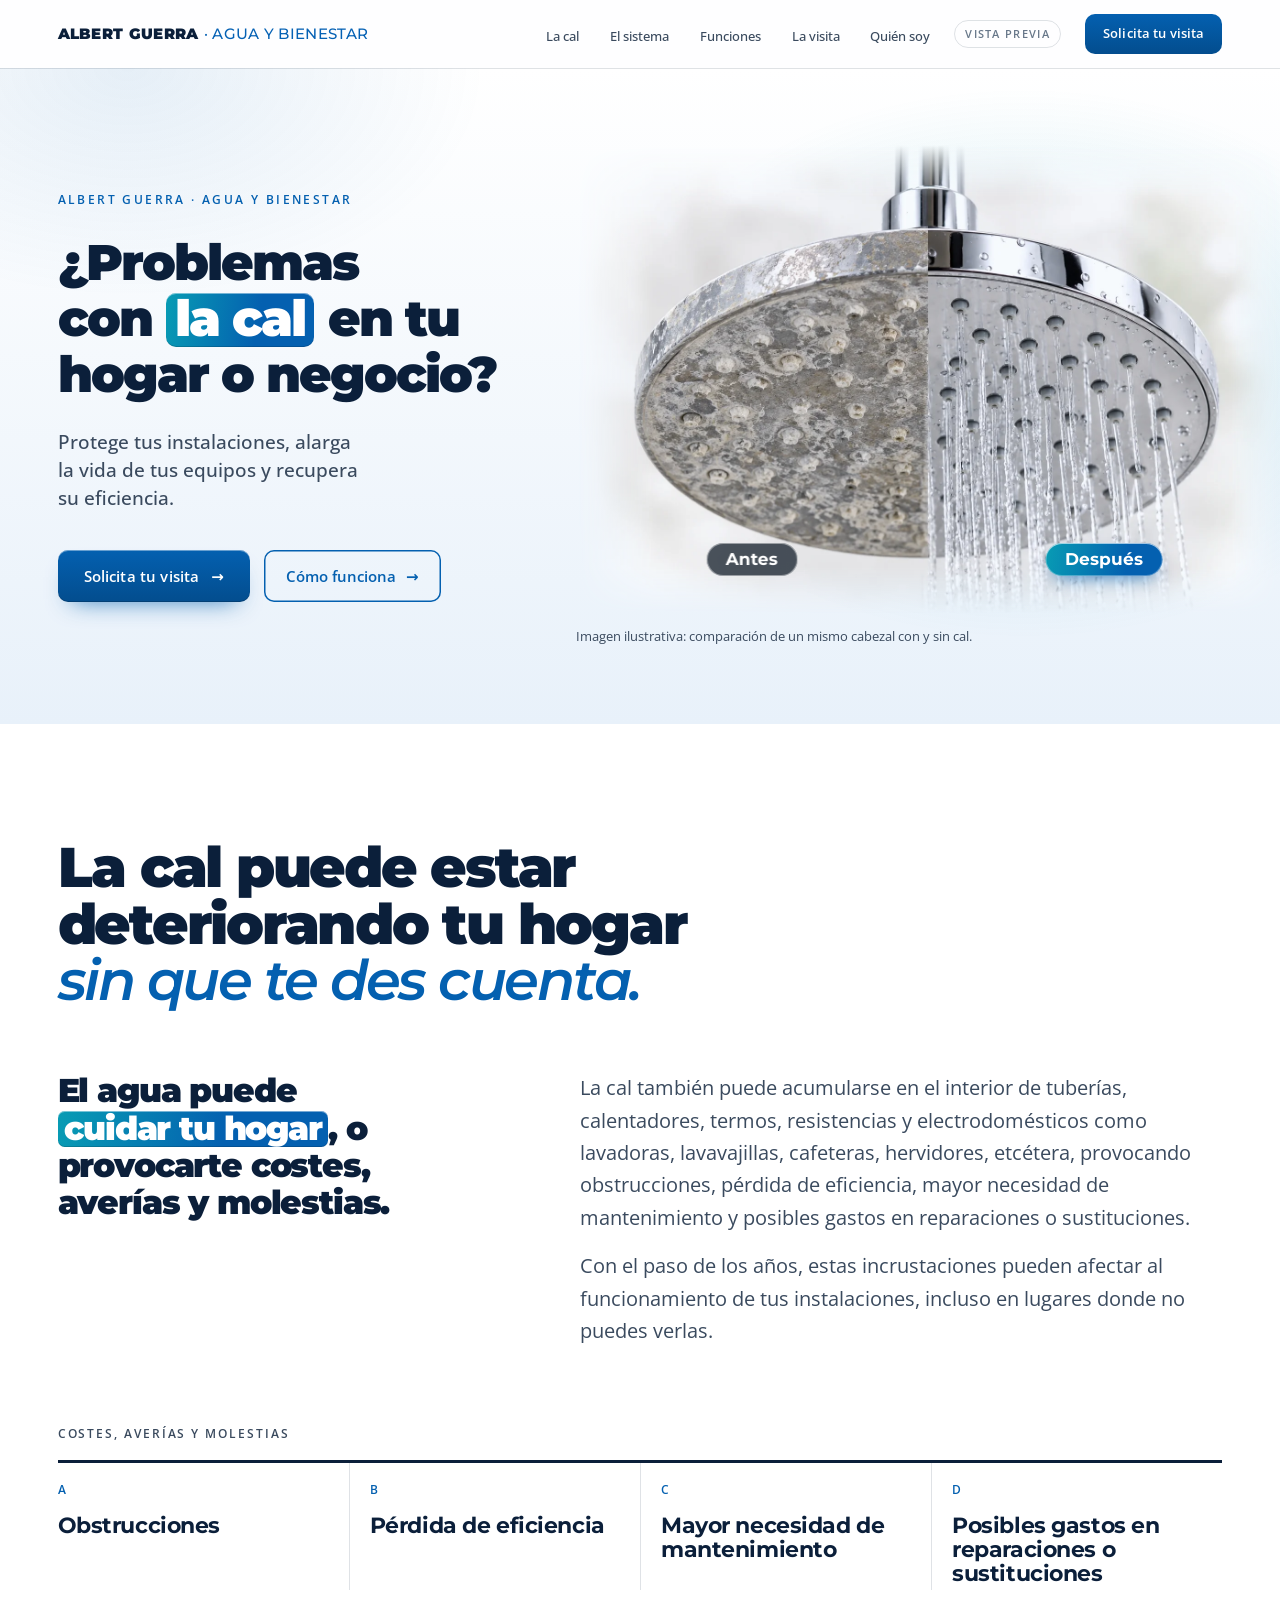
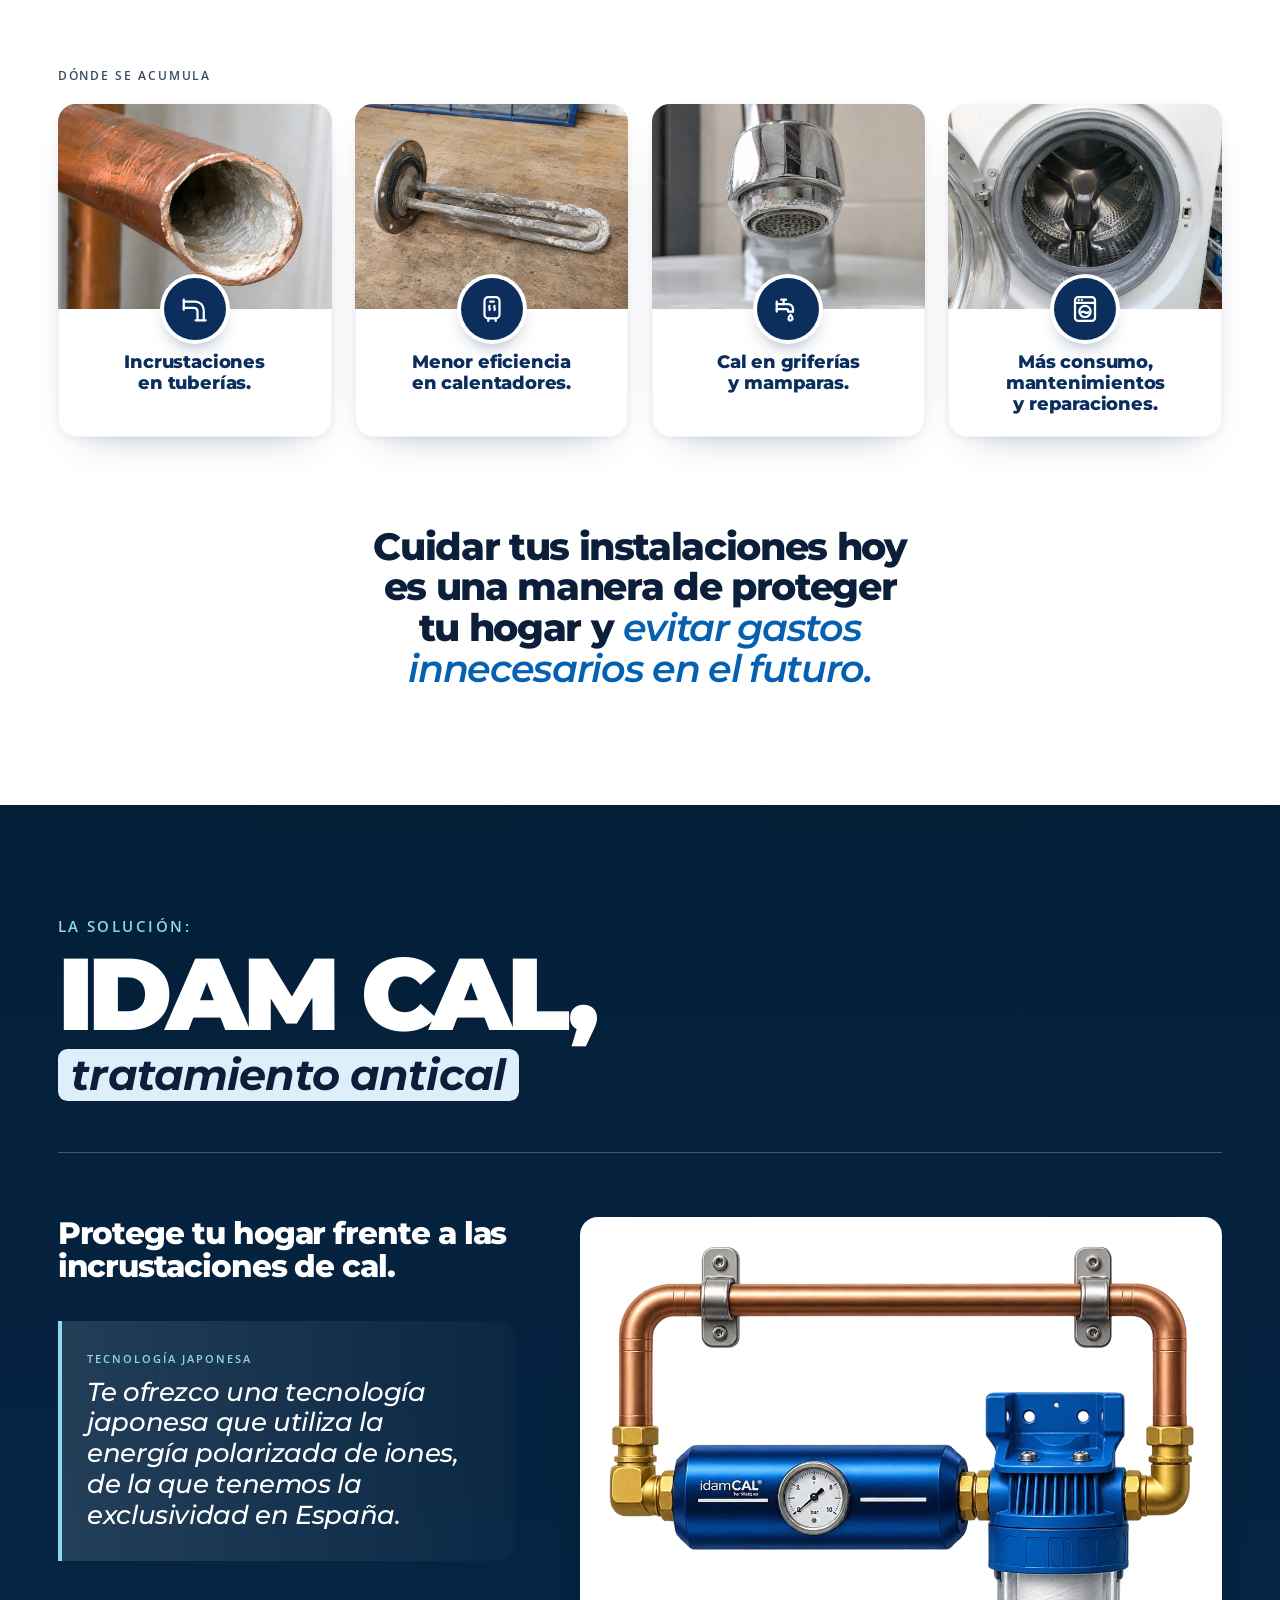
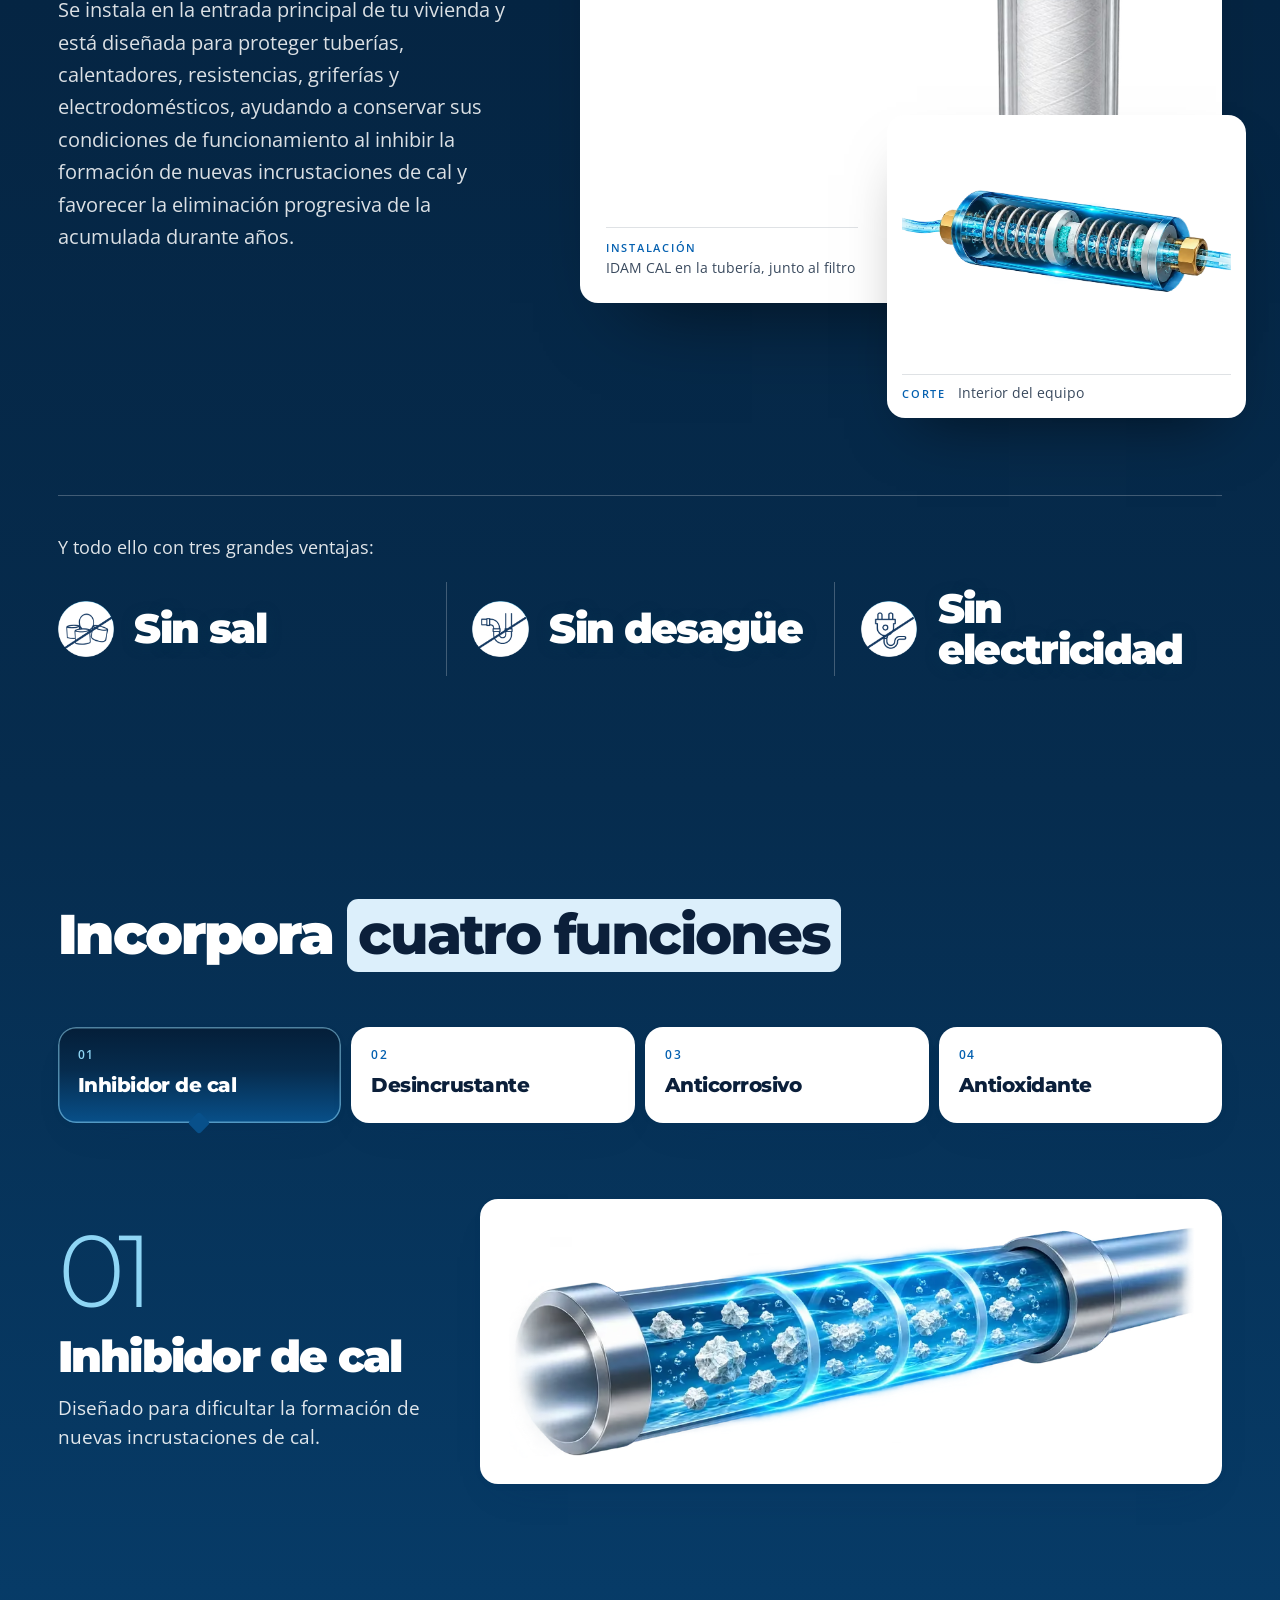
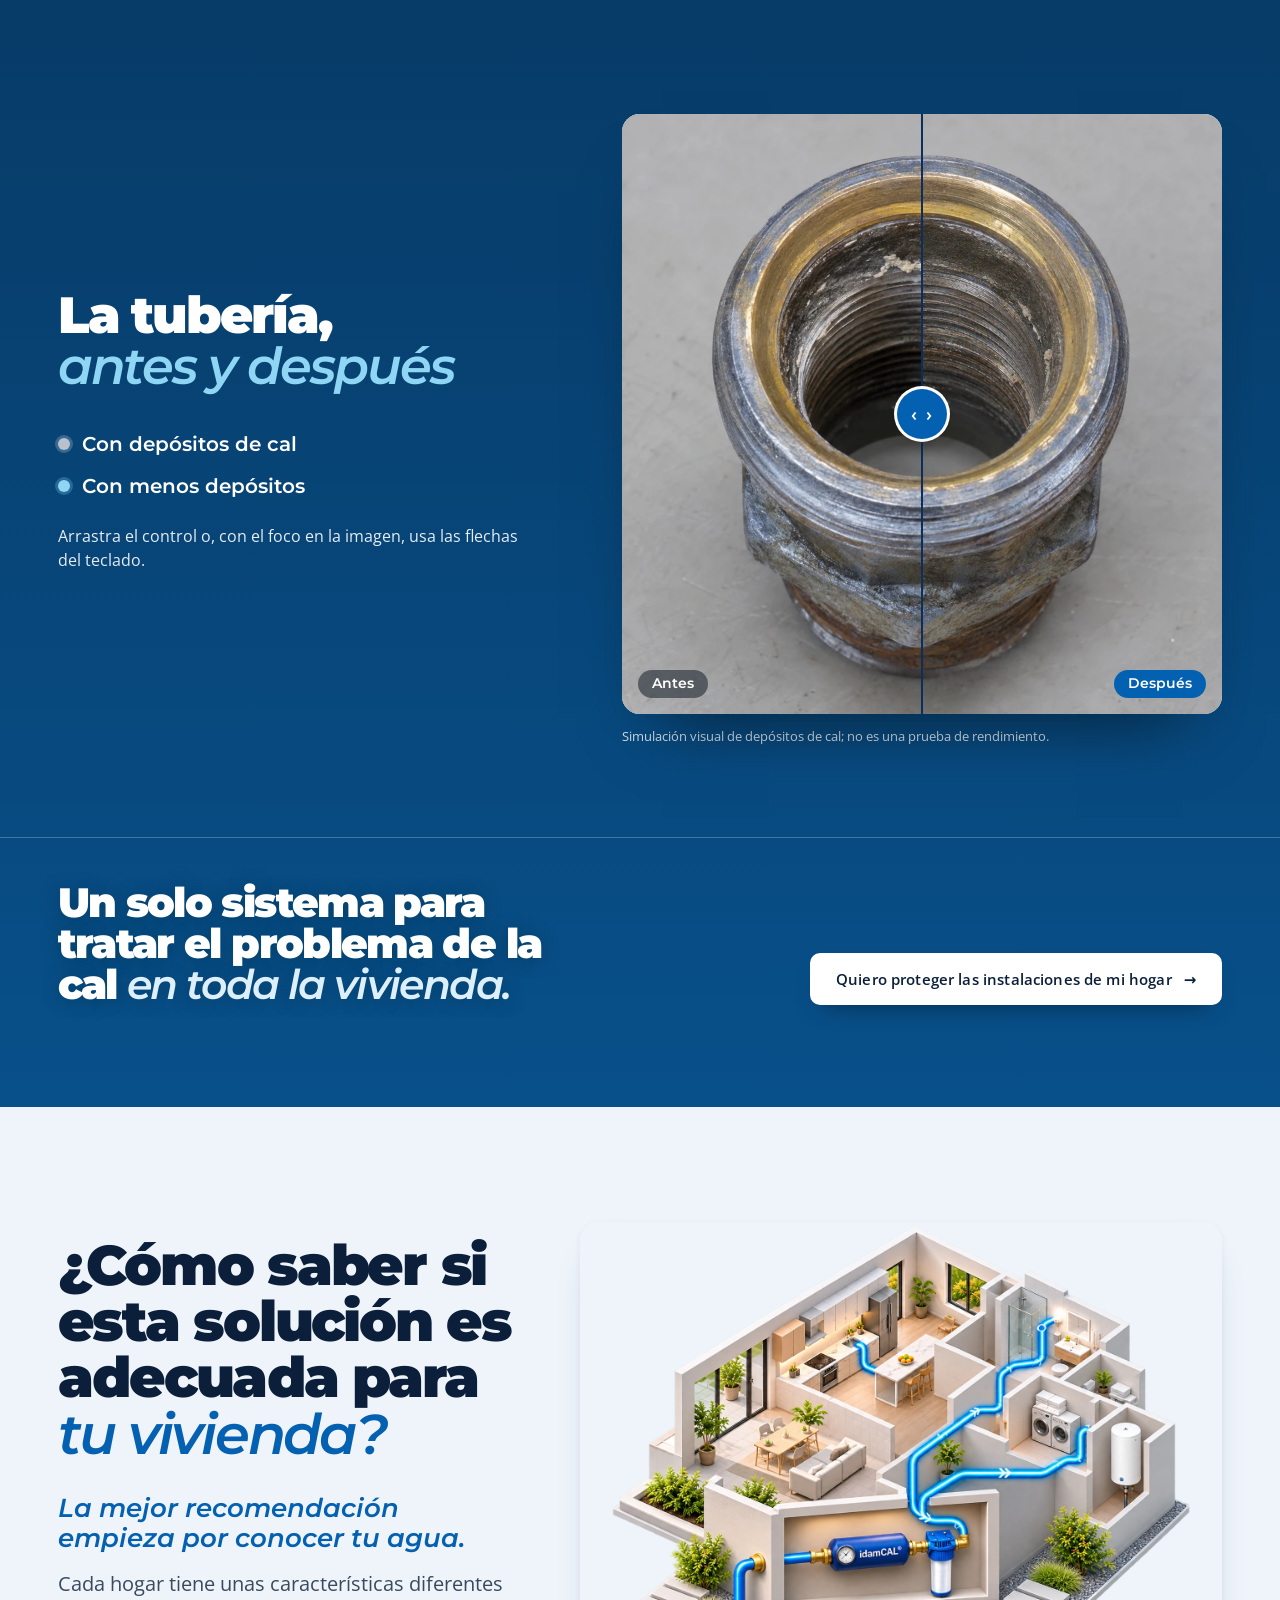
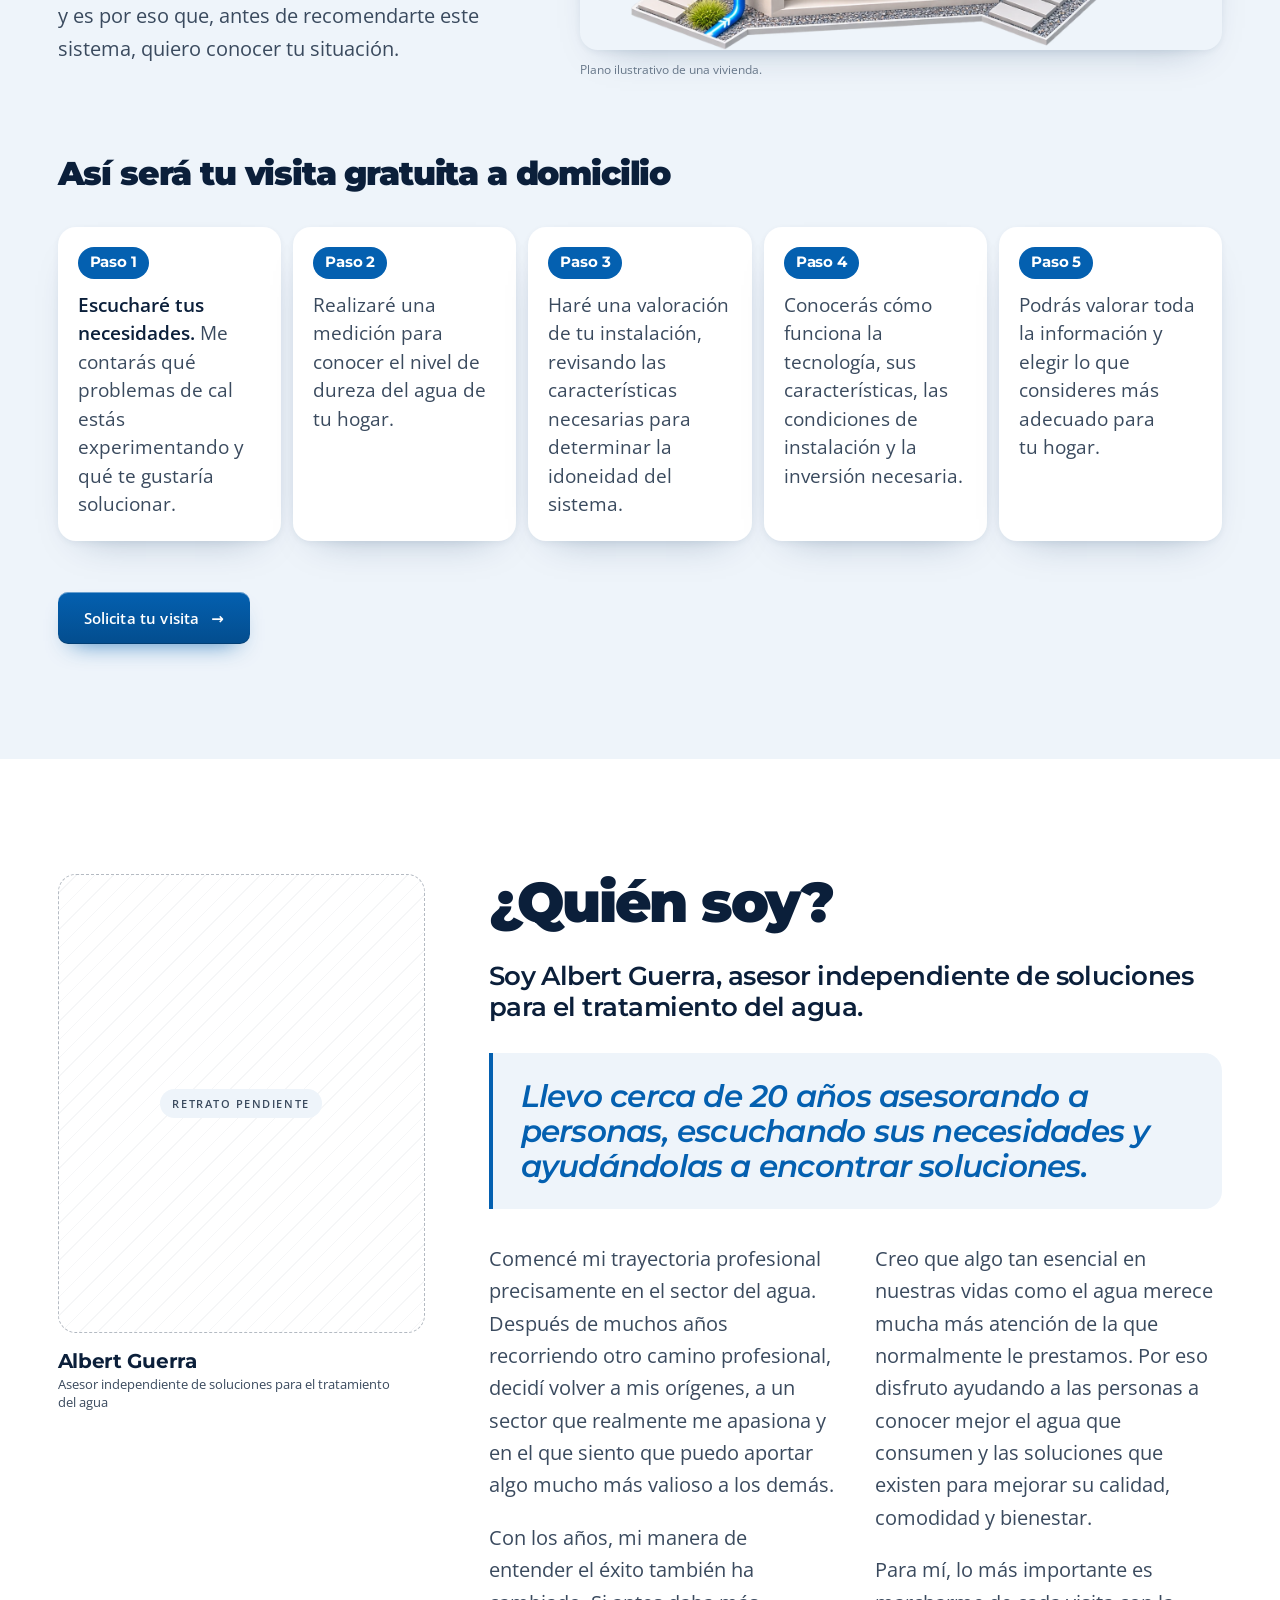
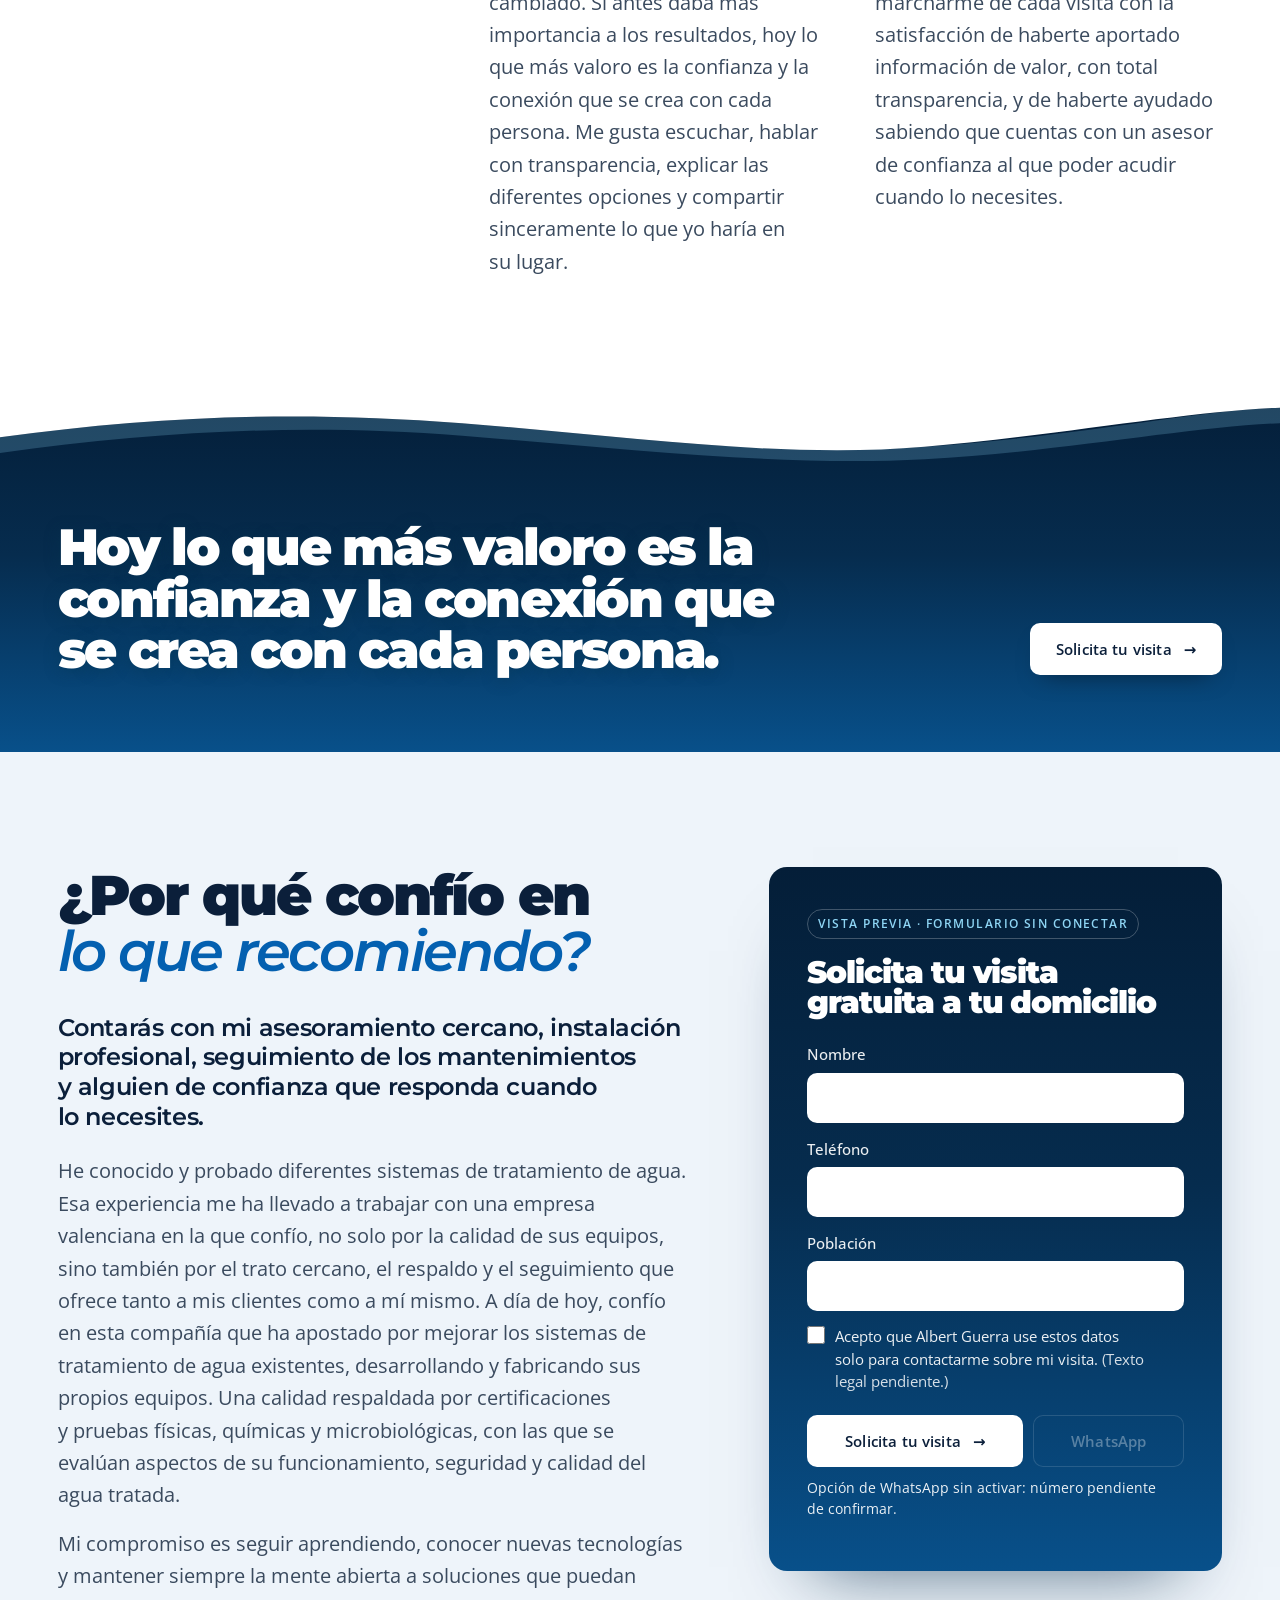
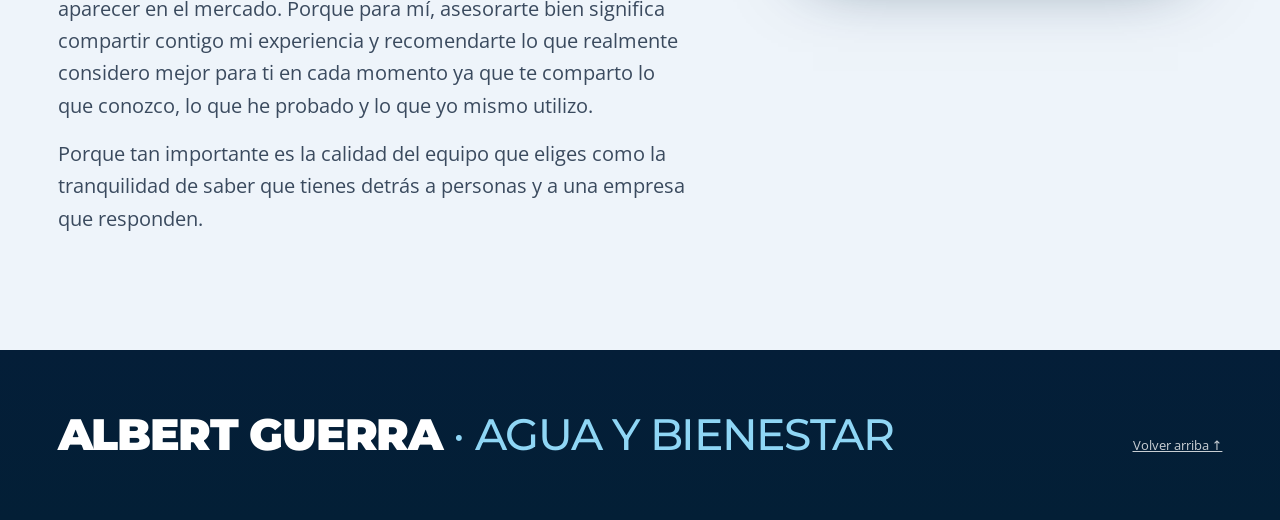
==== v4/index.html @ b1572c94 "feat(v4): Montserrat + Open Sans a 20px, azules del anuncio y etiquetas nuevas - Tipografía: Montser" ====
<!doctype html>
<html lang="es">
<head>
<meta charset="utf-8">
<meta name="robots" content="noindex, nofollow">
<meta name="viewport" content="width=device-width, initial-scale=1">
<title>Albert Guerra · Agua y Bienestar — Protege tu hogar de la cal</title>
<meta name="description" content="Protege tu hogar de las incrustaciones de cal y evita gastos innecesarios en reparaciones y sustituciones. Solicita tu visita gratuita a domicilio.">
<!--
  VISTA PREVIA DE REVISIÓN — no publicar (ver CAMBIO.md).
  Fotos locales en assets/: instalacion, equipo, corte, accion-* (cuatro funciones),
  antes-/despues-tuberia (comparador del catálogo, provisional), visita-plano, cal-* (cuatro ejemplos)
  y hero-ducha-integrada (imagen ilustrativa generada, sin texto, fundida con el fondo).
  Sin foto todavía: el retrato de Albert.
-->
<script>document.documentElement.classList.add('js')</script>
<link rel="preload" href="assets/fuente-4.woff2" as="font" type="font/woff2" crossorigin>
<link rel="preload" href="assets/fuente-6.woff2" as="font" type="font/woff2" crossorigin>
<link rel="stylesheet" href="styles.css?v=tipografia-2026-11-20">
<script src="app.js" defer></script>
<script defer src="siteping-review.js?v=2"></script>
</head>
<body>

<a class="skip" href="#main">Saltar al contenido</a>

<header class="top">
  <div class="wrap top__in">
    <a class="brand" href="#inicio">Albert Guerra <span>· Agua y Bienestar</span></a>
    <nav class="top__nav" aria-label="Secciones">
      <ul>
        <li><a href="#cal">La cal</a></li>
        <li><a href="#sistema">El sistema</a></li>
        <li><a href="#funciones">Funciones</a></li>
        <li><a href="#visita">La visita</a></li>
        <li><a href="#albert">Quién soy</a></li>
      </ul>
    </nav>
    <span class="preview-tag">Vista previa</span>
    <a class="btn btn--primary btn--sm" href="#contacto">Solicita tu visita</a>
  </div>
</header>

<main id="main">

<!-- ============ CABECERA · estilo del anuncio: texto a la izquierda, ducha partida a la derecha. En móvil: texto y la imagen debajo ============ -->
<!-- la imagen es ilustrativa (generada), no una foto real de un cliente -->
<section class="hero" id="inicio" aria-labelledby="hero-t">
  <div class="wrap hero__in">
    <div class="hero__copy">
      <p class="kicker">Albert Guerra · Agua y Bienestar</p>
      <h1 class="hero__title" id="hero-t">¿Problemas con <span class="pill">la cal</span> en tu hogar o negocio?</h1>
      <p class="hero__sub">Protege tus instalaciones, alarga la vida de tus equipos y recupera su eficiencia.</p>
      <div class="actions">
        <a class="btn btn--primary" href="#contacto">Solicita tu visita <span class="arr" aria-hidden="true">→</span></a>
        <a class="hero__link" href="#sistema">Cómo funciona <span class="arr" aria-hidden="true">→</span></a>
      </div>
    </div>

    <figure class="hero__media">
      <div class="hero__frame">
        <img src="assets/hero-ducha-integrada.webp" width="1536" height="1024" alt="Cabezal de ducha partido en dos: la mitad izquierda cubierta de cal y la derecha limpia y con el agua saliendo." fetchpriority="high">
        <span class="hero__tag hero__tag--before">Antes</span>
        <span class="hero__tag hero__tag--after">Después</span>
      </div>
      <figcaption class="hero__cap">Imagen ilustrativa: comparación de un mismo cabezal con y sin cal.</figcaption>
    </figure>
  </div>
</section>

<!-- ============ 01 · EL PROBLEMA ============ -->
<section class="sec problem" id="cal" aria-labelledby="cal-t">
  <div class="wrap">
    <header class="head">
      <h2 class="h2" id="cal-t">La cal puede estar deteriorando tu hogar <em>sin que te des cuenta.</em></h2>
    </header>

    <div class="problem__cols">
      <p class="problem__lead">El agua puede <span class="pill">cuidar tu hogar</span>, o provocarte costes, averías y molestias.</p>
      <div class="problem__body">
        <p>La cal también puede acumularse en el interior de tuberías, calentadores, termos, resistencias y electrodomésticos como lavadoras, lavavajillas, cafeteras, hervidores, etcétera, provocando obstrucciones, pérdida de eficiencia, mayor necesidad de mantenimiento y posibles gastos en reparaciones o sustituciones.</p>
        <p>Con el paso de los años, estas incrustaciones pueden afectar al funcionamiento de tus instalaciones, incluso en lugares donde no puedes verlas.</p>
      </div>
    </div>

    <div class="ledger">
      <p class="label">Costes, averías y molestias</p>
      <ol class="ledger__list">
        <li><span class="ledger__n">A</span>Obstrucciones</li>
        <li><span class="ledger__n">B</span>Pérdida de eficiencia</li>
        <li><span class="ledger__n">C</span>Mayor necesidad de mantenimiento</li>
        <li><span class="ledger__n">D</span>Posibles gastos en reparaciones o sustituciones</li>
      </ol>
    </div>

    <div class="examples" id="donde-se-acumula">
      <div class="examples__head">
        <p class="label">Dónde se acumula</p>
      </div>
      <ul class="examples__grid">
        <li class="ex">
          <img src="assets/cal-tuberia.webp" width="960" height="720" alt="Depósitos blancos en el interior de una tubería de cobre cortada." loading="lazy">
          <span class="ex__icon" aria-hidden="true"><svg viewBox="0 0 24 24" width="24" height="24" fill="none" stroke="#fff" stroke-width="1.8" stroke-linecap="round" stroke-linejoin="round"><path d="M3 6h9a7 7 0 0 1 7 7v8"/><path d="M3 11h8a3 3 0 0 1 3 3v7"/><path d="M3 4.5v8M12.5 21h8"/></svg></span>
          <p class="ex__name">Incrustaciones en tuberías.</p>
        </li>
        <li class="ex">
          <img src="assets/cal-resistencia.webp" width="960" height="720" alt="Resistencia de un termo con manchas blancas de cal sobre el metal." loading="lazy">
          <span class="ex__icon" aria-hidden="true"><svg viewBox="0 0 24 24" width="24" height="24" fill="none" stroke="#fff" stroke-width="1.8" stroke-linecap="round" stroke-linejoin="round"><rect x="6" y="2.5" width="12" height="17" rx="3"/><path d="M9 19.5v2M15 19.5v2"/><path d="M10 9.5c-1 1.1 1 2.2 0 3.3M14 9.5c-1 1.1 1 2.2 0 3.3"/><path d="M10.5 6h3"/></svg></span>
          <p class="ex__name">Menor eficiencia en calentadores.</p>
        </li>
        <li class="ex">
          <img src="assets/cal-grifo.webp" width="960" height="720" alt="Depósitos de cal alrededor del aireador de un grifo cromado." loading="lazy">
          <span class="ex__icon" aria-hidden="true"><svg viewBox="0 0 24 24" width="24" height="24" fill="none" stroke="#fff" stroke-width="1.8" stroke-linecap="round" stroke-linejoin="round"><path d="M3 8h9a4 4 0 0 1 4 4v2"/><path d="M3 12h8a1 1 0 0 1 1 1v1h4"/><path d="M3 6v8"/><path d="M8.5 8V4.5M6.5 4.5h4"/><path d="M14 16.5s-1.6 1.9-1.6 3a1.6 1.6 0 0 0 3.2 0c0-1.1-1.6-3-1.6-3z"/></svg></span>
          <p class="ex__name">Cal en griferías y mamparas.</p>
        </li>
        <li class="ex">
          <img src="assets/cal-lavadora.webp" width="960" height="720" alt="Depósitos blancos en la junta de una lavadora de carga frontal." loading="lazy">
          <span class="ex__icon" aria-hidden="true"><svg viewBox="0 0 24 24" width="24" height="24" fill="none" stroke="#fff" stroke-width="1.8" stroke-linecap="round" stroke-linejoin="round"><rect x="4" y="2.5" width="16" height="19" rx="2.5"/><path d="M4 7h16"/><path d="M7 4.8h.01M9.5 4.8h.01"/><circle cx="12" cy="14" r="4.5"/><path d="M9.2 14.6c.9-.7 1.9-.7 2.8 0s1.9.7 2.8 0"/></svg></span>
          <p class="ex__name">Más consumo, mantenimientos y reparaciones.</p>
        </li>
      </ul>
    </div>

    <p class="statement">Cuidar tus instalaciones hoy es una manera de proteger tu hogar y <em>evitar gastos innecesarios en el futuro.</em></p>
  </div>
</section>

<!-- ============ 02 · LA SOLUCIÓN · azul verdoso, títulos en blanco ============ -->
<section class="sec solution" id="sistema" aria-labelledby="sis-t">
  <div class="wrap">
    <header class="solution__head">
      <h2 class="solution__title" id="sis-t"><span class="solution__kicker">La solución:</span> IDAM CAL, <em>tratamiento antical</em></h2>
    </header>

    <div class="solution__grid">
      <div class="solution__copy">
        <p class="solution__h3">Protege tu hogar frente a las incrustaciones de cal.</p>
        <p class="jp"><span class="jp__tag">Tecnología japonesa</span>Te ofrezco una tecnología japonesa que utiliza la energía polarizada de iones, de la que tenemos la exclusividad en España.</p>
        <p class="solution__body">Se instala en la entrada principal de tu vivienda y está diseñada para proteger tuberías, calentadores, resistencias, griferías y electrodomésticos, ayudando a conservar sus condiciones de funcionamiento al inhibir la formación de nuevas incrustaciones de cal y favorecer la eliminación progresiva de la acumulada durante años.</p>
      </div>

      <div class="solution__media">
        <figure class="plate plate--instal">
          <img src="assets/instalacion.avif" width="1000" height="748" alt="IDAM CAL montado en la tubería de cobre junto al filtro" loading="lazy">
          <figcaption class="plate__cap"><span>Instalación</span>IDAM CAL en la tubería, junto al filtro</figcaption>
        </figure>
        <figure class="plate plate--corte">
          <img src="assets/corte.avif" width="1000" height="715" alt="Corte del interior del equipo: espirales, paso del agua y núcleos turquesa" loading="lazy">
          <figcaption class="plate__cap"><span>Corte</span>Interior del equipo</figcaption>
        </figure>
      </div>
    </div>

    <div class="perks">
      <p class="perks__intro">Y todo ello con tres grandes ventajas:</p>
      <ul class="perks__row">
        <li>
          <img src="assets/catalogo-sin-sal.webp" width="180" height="180" alt="" loading="lazy">
          <span>Sin sal</span>
        </li>
        <li>
          <img src="assets/catalogo-sin-desague.webp" width="180" height="180" alt="" loading="lazy">
          <span>Sin desagüe</span>
        </li>
        <li>
          <img src="assets/catalogo-sin-electricidad.webp" width="180" height="180" alt="" loading="lazy">
          <span>Sin electricidad</span>
        </li>
      </ul>

    </div>
  </div>
</section>

<!-- ============ 02 · CUATRO FUNCIONES + COMPARADOR ============ -->
<section class="sec functions" id="funciones" aria-labelledby="fn-t">
  <div class="wrap">
    <header class="head head--split">
      <h2 class="h2" id="fn-t">Incorpora <em>cuatro funciones</em></h2>
    </header>

    <!-- pestañas: sin JS se ven los cuatro paneles seguidos -->
    <div class="tabs" data-tabs>
      <div class="tabs__list" role="tablist" aria-label="Las cuatro funciones del sistema">
        <button class="tab" type="button" role="tab" id="tab-1" aria-selected="true" aria-controls="panel-1"><span class="tab__n">01</span><span class="tab__t">Inhibidor de cal</span></button>
        <button class="tab" type="button" role="tab" id="tab-2" aria-selected="false" aria-controls="panel-2"><span class="tab__n">02</span><span class="tab__t">Desincrustante</span></button>
        <button class="tab" type="button" role="tab" id="tab-3" aria-selected="false" aria-controls="panel-3"><span class="tab__n">03</span><span class="tab__t">Anticorrosivo</span></button>
        <button class="tab" type="button" role="tab" id="tab-4" aria-selected="false" aria-controls="panel-4"><span class="tab__n">04</span><span class="tab__t">Antioxidante</span></button>
      </div>

      <div class="tabs__panels">
        <div class="panel" role="tabpanel" id="panel-1" aria-labelledby="tab-1" tabindex="0">
          <div class="panel__copy">
            <p class="panel__n">01</p>
            <h3 class="panel__t">Inhibidor de cal</h3>
            <p class="panel__d">Diseñado para dificultar la formación de nuevas incrustaciones de cal.</p>
          </div>
          <figure class="plate panel__fig"><img src="assets/accion-inhibidor.avif" width="1008" height="340" alt="Corte de tubería con cristales blancos de cal en el agua, rodeados por anillos de luz" loading="lazy"></figure>
        </div>
        <div class="panel" role="tabpanel" id="panel-2" aria-labelledby="tab-2" tabindex="0" hidden>
          <div class="panel__copy">
            <p class="panel__n">02</p>
            <h3 class="panel__t">Desincrustante</h3>
            <p class="panel__d">Orientado a favorecer la eliminación progresiva de la cal acumulada durante años.</p>
          </div>
          <figure class="plate panel__fig"><img src="assets/accion-desincrustante.avif" width="1008" height="337" alt="Corte de tubería con una costra blanca de cal adherida que se deshace y deja paso al agua limpia" loading="lazy"></figure>
        </div>
        <div class="panel" role="tabpanel" id="panel-3" aria-labelledby="tab-3" tabindex="0" hidden>
          <div class="panel__copy">
            <p class="panel__n">03</p>
            <h3 class="panel__t">Anticorrosivo</h3>
            <p class="panel__d">Concebido para contribuir a la protección de las instalaciones frente a determinados procesos de corrosión.</p>
          </div>
          <figure class="plate panel__fig"><img src="assets/accion-anticorrosivo.avif" width="1008" height="335" alt="Corte de tubería con una capa de óxido marrón en la pared que da paso a agua limpia" loading="lazy"></figure>
        </div>
        <div class="panel" role="tabpanel" id="panel-4" aria-labelledby="tab-4" tabindex="0" hidden>
          <div class="panel__copy">
            <p class="panel__n">04</p>
            <h3 class="panel__t">Antioxidante</h3>
            <p class="panel__d">Diseñado para ayudar a proteger las tuberías frente a la oxidación asociada al contacto con el agua.</p>
          </div>
          <figure class="plate panel__fig"><img src="assets/accion-antioxidante.avif" width="1008" height="325" alt="Corte de tubería con burbujas naranjas de oxígeno que dan paso a agua limpia" loading="lazy"></figure>
        </div>
      </div>
    </div>
  </div>

  <div class="compare" id="comparador">
    <div class="wrap compare__grid">
      <div class="compare__copy">
        <h3 class="compare__t">La tubería, <em>antes y después</em></h3>
        <ul class="compare__key">
          <li><i class="dot dot--before" aria-hidden="true"></i>Con depósitos de cal</li>
          <li><i class="dot dot--after" aria-hidden="true"></i>Con menos depósitos</li>
        </ul>
        <p class="compare__hint">Arrastra el control o, con el foco en la imagen, usa las flechas del teclado.</p>

      </div>

      <figure class="ba">
        <div class="ba__frame" id="ba" style="--p:50%">
          <img class="ba__img ba__after" src="assets/racor-despues-moderado.webp" width="900" height="900" alt="Racor roscado con menos depósitos de cal en el interior." loading="lazy">
          <img class="ba__img ba__before" src="assets/racor-antes-moderado.webp" width="900" height="900" alt="Racor roscado con depósitos leves de cal y el paso abierto." loading="lazy">
          <span class="ba__tag ba__tag--before" aria-hidden="true">Antes</span>
          <span class="ba__tag ba__tag--after" aria-hidden="true">Después</span>
          <span class="ba__handle" aria-hidden="true"><span class="ba__knob">‹ ›</span></span>
          <input class="ba__range" type="range" min="0" max="100" step="1" value="50" aria-label="Comparar el racor con depósitos de cal y con menos depósitos">
        </div>
        <figcaption class="ba__cap">Simulación visual de depósitos de cal; no es una prueba de rendimiento.</figcaption>
      </figure>
    </div>

    <div class="wrap one">
      <p class="one__t">Un solo sistema para tratar el problema de la cal <em>en toda la vivienda.</em></p>
      <a class="btn btn--light" href="#contacto">Quiero proteger las instalaciones de mi hogar <span class="arr" aria-hidden="true">→</span></a>
    </div>
  </div>
</section>

<!-- ============ 03 · LA VISITA ============ -->
<section class="sec visit" id="visita" aria-labelledby="vis-t">
  <div class="wrap visit__grid">
    <div class="visit__copy">
      <h2 class="h2" id="vis-t">¿Cómo saber si esta solución es adecuada para <em>tu vivienda?</em></h2>
      <p class="visit__lead">La mejor recomendación empieza por conocer tu agua.</p>
      <p class="visit__body">Cada hogar tiene unas características diferentes y es por eso que, antes de recomendarte este sistema, quiero conocer tu situación.</p>
    </div>
    <figure class="visit__map">
      <img src="assets/visita-plano-renovado.webp" width="1536" height="1024" alt="Corte isométrico de una vivienda con el recorrido del agua: entrada con el sistema idamCAL, cocina, baño, lavadero y termo." loading="lazy">
      <figcaption>Plano ilustrativo de una vivienda.</figcaption>
    </figure>
  </div>

  <div class="wrap">
    <h3 class="steps__h">Así será tu visita gratuita a domicilio</h3>
    <ol class="steps">
      <li><span class="steps__n">Paso 1</span><p><strong>Escucharé tus necesidades.</strong> Me contarás qué problemas de cal estás experimentando y qué te gustaría solucionar.</p></li>
      <li><span class="steps__n">Paso 2</span><p>Realizaré una medición para conocer el nivel de dureza del agua de tu hogar.</p></li>
      <li><span class="steps__n">Paso 3</span><p>Haré una valoración de tu instalación, revisando las características necesarias para determinar la idoneidad del sistema.</p></li>
      <li><span class="steps__n">Paso 4</span><p>Conocerás cómo funciona la tecnología, sus características, las condiciones de instalación y la inversión necesaria.</p></li>
      <li><span class="steps__n">Paso 5</span><p>Podrás valorar toda la información y elegir lo que consideres más adecuado para tu hogar.</p></li>
    </ol>
    <a class="btn btn--primary" href="#contacto">Solicita tu visita <span class="arr" aria-hidden="true">→</span></a>
  </div>
</section>

<!-- ============ 04 · QUIÉN SOY · sin «20» suelto; franja azul verdosa debajo ============ -->
<section class="sec about" id="albert" aria-labelledby="alb-t">
  <div class="wrap about__grid">
    <figure class="about__portrait">
      <div class="pending pending--tall" role="img" aria-label="Retrato de Albert Guerra pendiente"><span>Retrato pendiente</span></div>
      <figcaption><b>Albert Guerra</b>Asesor independiente de soluciones para el tratamiento del agua</figcaption>
    </figure>

    <div class="about__copy">
      <h2 class="h2" id="alb-t">¿Quién soy?</h2>
      <p class="about__lead">Soy Albert Guerra, asesor independiente de soluciones para el tratamiento del agua.</p>
      <p class="about__years">Llevo cerca de 20 años asesorando a personas, escuchando sus necesidades y ayudándolas a encontrar soluciones.</p>
      <div class="about__prose">
        <p>Comencé mi trayectoria profesional precisamente en el sector del agua. Después de muchos años recorriendo otro camino profesional, decidí volver a mis orígenes, a un sector que realmente me apasiona y en el que siento que puedo aportar algo mucho más valioso a los demás.</p>
        <p>Con los años, mi manera de entender el éxito también ha cambiado. Si antes daba más importancia a los resultados, hoy lo que más valoro es la confianza y la conexión que se crea con cada persona. Me gusta escuchar, hablar con transparencia, explicar las diferentes opciones y compartir sinceramente lo que yo haría en su lugar.</p>
        <p>Creo que algo tan esencial en nuestras vidas como el agua merece mucha más atención de la que normalmente le prestamos. Por eso disfruto ayudando a las personas a conocer mejor el agua que consumen y las soluciones que existen para mejorar su calidad, comodidad y bienestar.</p>
        <p>Para mí, lo más importante es marcharme de cada visita con la satisfacción de haberte aportado información de valor, con total transparencia, y de haberte ayudado sabiendo que cuentas con un asesor de confianza al que poder acudir cuando lo necesites.</p>
      </div>
    </div>
  </div>

  <!-- franja pedida por Albert; la frase destacada es provisional (confirmar) -->
  <div class="band">
    <svg class="band__wave" viewBox="0 0 1440 90" preserveAspectRatio="none" aria-hidden="true" focusable="false">
      <path class="band__wave-glow" d="M0 58C180 30 340 24 520 40s340 44 520 30 300-46 400-50v20C1340 44 1200 76 1040 86s-340-14-520-30S180 50 0 78z"/>
      <path d="M0 0h1440v20c-100 4-240 34-400 50s-340-14-520-30S180 30 0 58z"/>
    </svg>
    <div class="wrap band__in">
      <p class="band__line">Hoy lo que más valoro es la confianza y la conexión que se crea con cada persona.</p>
      <a class="btn btn--light" href="#contacto">Solicita tu visita <span class="arr" aria-hidden="true">→</span></a>
    </div>
  </div>
</section>

<!-- ============ 05 · CONFIANZA + CONTACTO ============ -->
<section class="sec trust" id="contacto" aria-labelledby="tr-t">
  <div class="wrap trust__grid">
    <div class="trust__copy">
      <h2 class="h2" id="tr-t">¿Por qué confío en <em>lo que recomiendo?</em></h2>
      <p class="trust__key">Contarás con mi asesoramiento cercano, instalación profesional, seguimiento de los mantenimientos y alguien de confianza que responda cuando lo necesites.</p>
      <div class="trust__prose">
        <p>He conocido y probado diferentes sistemas de tratamiento de agua. Esa experiencia me ha llevado a trabajar con una empresa valenciana en la que confío, no solo por la calidad de sus equipos, sino también por el trato cercano, el respaldo y el seguimiento que ofrece tanto a mis clientes como a mí mismo. A día de hoy, confío en esta compañía que ha apostado por mejorar los sistemas de tratamiento de agua existentes, desarrollando y fabricando sus propios equipos. Una calidad respaldada por certificaciones y pruebas físicas, químicas y microbiológicas, con las que se evalúan aspectos de su funcionamiento, seguridad y calidad del agua tratada.</p>
        <p>Mi compromiso es seguir aprendiendo, conocer nuevas tecnologías y mantener siempre la mente abierta a soluciones que puedan aparecer en el mercado. Porque para mí, asesorarte bien significa compartir contigo mi experiencia y recomendarte lo que realmente considero mejor para ti en cada momento ya que te comparto lo que conozco, lo que he probado y lo que yo mismo utilizo.</p>
        <p>Porque tan importante es la calidad del equipo que eliges como la tranquilidad de saber que tienes detrás a personas y a una empresa que responden.</p>
      </div>
    </div>

    <!-- formulario de vista previa: los campos no llevan name y app.js nunca envía; no hay número de WhatsApp -->
    <form class="form" id="form" aria-labelledby="form-t">
      <p class="form__flag">Vista previa · formulario sin conectar</p>
      <h2 class="form__t" id="form-t">Solicita tu visita gratuita a tu domicilio</h2>
      <div class="field"><label for="f-name">Nombre</label><input id="f-name" autocomplete="name" required></div>
      <div class="field"><label for="f-tel">Teléfono</label><input id="f-tel" type="tel" inputmode="tel" autocomplete="tel" required></div>
      <div class="field"><label for="f-town">Población</label><input id="f-town" autocomplete="address-level2"></div>
      <label class="check"><input type="checkbox" required> <span>Acepto que Albert Guerra use estos datos solo para contactarme sobre mi visita. <em>(Texto legal pendiente.)</em></span></label>
      <div class="form__btns">
        <button class="btn btn--primary" type="submit">Solicita tu visita <span class="arr" aria-hidden="true">→</span></button>
        <button class="btn btn--wa" type="button" disabled aria-describedby="wa-note">WhatsApp</button>
      </div>
      <p class="form__note" id="wa-note">Opción de WhatsApp sin activar: número pendiente de confirmar.</p>
      <p class="form__status" id="form-status" role="status" aria-live="polite"></p>
    </form>
  </div>
</section>

</main>

<footer class="foot">
  <div class="wrap foot__in">
    <p class="foot__word">Albert Guerra <span>· Agua y Bienestar</span></p>
    <a href="#inicio">Volver arriba ↑</a>
  </div>
</footer>

</body>
</html>
---- v4/styles.css ----
/* Albert Guerra · Agua y Bienestar — vista previa (ronda de comentarios 2026-11-20)
   Lenguaje del anuncio del cliente: base clara fría, titulares azul marino, palabra clave en pastilla azul,
   tarjetas redondeadas con sombra baja y zonas oscuras con el degradado «de agua» de la referencia. */

/* fuente-1/2/3: orden supuesto Archivo normal, Archivo itálica, Inter normal (confirmar) */
@font-face{font-family:"Montserrat";font-style:normal;font-weight:100 900;font-display:swap;src:url(assets/fuente-4.woff2) format("woff2")}
@font-face{font-family:"Montserrat";font-style:italic;font-weight:100 900;font-display:swap;src:url(assets/fuente-5.woff2) format("woff2")}
@font-face{font-family:"Open Sans";font-style:normal;font-weight:300 800;font-display:swap;src:url(assets/fuente-6.woff2) format("woff2")}

:root{
  --paper:#EEF4FA;      /* azul muy claro, frío */
  --white:#FFFFFF;
  --ink:#0B1F3A;        /* azul marino casi negro: titulares */
  --ink-2:#3A4A5E;
  --mute:#677789;
  --line:rgba(11,31,58,.13);
  --line-l:rgba(255,255,255,.24);

  --azul:#0460B0;       /* azul del botón del anuncio (texto normal sobre claro: 6,35:1) */
  --azul-d:#034D8E;     /* azul profundo: final del degradado (8,5:1) */
  --turquesa:#089CB4;   /* cian del degradado del anuncio, solo texto grande (3,27:1) */
  --azul-marca:#0561B4; /* el azul original, solo para el nombre */
  --marino:#0B2E5C;     /* iconos circulares */
  --aqua:#8FD6F5;       /* acento sobre oscuro (azul claro, sin verde) */
  --cian-claro:#DCEFFB; /* pastilla sobre oscuro */

  /* degradado de agua: tres paradas en un solo eje, de oscuro a menos oscuro y sin volver a oscurecer.
     Punto más claro (--agua-3): #FFF 8,3:1 · --aqua 5,2:1. */
  --agua-1:#041E38; --agua-2:#062C4E; --agua-3:#08508A;
  --agua:linear-gradient(180deg,var(--agua-1) 0%,var(--agua-2) 45%,var(--agua-3) 100%);

  --r:18px;
  --r-btn:10px;
  --shadow:0 18px 40px -26px rgba(8,45,90,.38),0 2px 6px rgba(8,45,90,.06);

  --display:"Montserrat",ui-sans-serif,system-ui,"Segoe UI",Arial,sans-serif;
  --body:"Open Sans",ui-sans-serif,system-ui,-apple-system,"Segoe UI",Roboto,Arial,sans-serif;

  --max:1320px;
  --pad:clamp(20px,4.5vw,64px);
  --sec:clamp(80px,9vw,140px);
  --h2:clamp(2.1rem,4.4vw,4.1rem);
  --ease:cubic-bezier(.2,.7,.1,1);
}

*,*::before,*::after{box-sizing:border-box}
html{-webkit-text-size-adjust:100%;scroll-behavior:smooth;scroll-padding-top:84px}
body{margin:0;background:var(--paper);color:var(--ink);font:400 20px/1.62 var(--body);text-wrap:pretty;-webkit-font-smoothing:antialiased;overflow-x:clip}
img,svg{display:block;max-width:100%}
img{height:auto}
a{color:inherit}
p,h1,h2,h3,figure,ul,ol{margin:0}
ul,ol{padding:0;list-style:none}
em{font-family:var(--display);font-style:italic}
:focus-visible{outline:3px solid var(--azul);outline-offset:3px}

.wrap{max-width:var(--max);margin:0 auto;padding:0 var(--pad)}
.skip{position:absolute;left:12px;top:-60px;z-index:50;padding:10px 16px;background:var(--ink);color:#fff;border-radius:6px;text-decoration:none}
.skip:focus{top:12px}

/* ---------- zonas azules: degradado de agua ----------
   Las mismas tres paradas para todas las zonas; sin radiales encima ni paradas atadas al relleno.
   Se declaran solo los longhands para que ningún atajo `background` posterior lo borre. */
.band,.form,.tab[aria-selected="true"]{
  background-color:var(--agua-2);
  background-image:var(--agua);
}
/* tramo #sistema → #funciones (con .compare dentro): una sola rampa repartida en dos mitades.
   La junta casa por construcción: --agua-2 cierra .solution y abre .functions. */
.solution{background-color:var(--agua-1);background-image:linear-gradient(180deg,var(--agua-1),var(--agua-2))}
.functions{background-color:var(--agua-2);background-image:linear-gradient(180deg,var(--agua-2),var(--agua-3))}
.compare{background:transparent}

/* ---------- piezas comunes ---------- */
.label{font-size:12px;font-weight:600;letter-spacing:.16em;text-transform:uppercase;color:var(--ink-2)}

/* pastilla azul: una palabra clave por titular como máximo */
.pill{display:inline-block;padding:.02em .18em .04em;margin:0 .02em;line-height:1.02;border-radius:.2em;background:linear-gradient(100deg,var(--turquesa) 0%,var(--azul) 62%);color:#fff;font-style:normal;
  box-shadow:inset 0 1px 0 rgba(255,255,255,.45),inset 0 -1px 0 rgba(0,0,0,.16);
  -webkit-box-decoration-break:clone;box-decoration-break:clone}

.h2{font-family:var(--display);font-weight:900;font-size:var(--h2);line-height:1;letter-spacing:-.04em;max-width:18ch;text-wrap:balance;color:var(--ink)}
.h2 em{font-weight:600;color:var(--azul)}

.head{display:grid;gap:22px;margin-bottom:clamp(40px,5vw,72px)}
.head--split{grid-template-columns:minmax(0,1fr) auto;align-items:end}

.btn{display:inline-flex;align-items:center;justify-content:center;gap:12px;min-height:52px;padding:12px 26px;border:0;border-radius:var(--r-btn);font:600 15px/1.2 var(--body);letter-spacing:.01em;text-decoration:none;cursor:pointer;transition:background .25s var(--ease),color .25s var(--ease),box-shadow .25s var(--ease)}
.btn .arr{transition:transform .25s var(--ease)}
.btn:hover .arr{transform:translateX(4px)}
.btn--primary{background:linear-gradient(180deg,var(--azul) 0%,var(--azul-d) 100%);color:#fff;
  box-shadow:inset 0 1px 0 rgba(255,255,255,.4),inset 0 -1px 0 rgba(0,0,0,.18),0 12px 24px -14px rgba(4,96,176,.85)}
.btn--primary:hover{background:var(--azul-d)}
.btn--line{background:transparent;color:var(--azul);box-shadow:inset 0 0 0 1.5px var(--azul)}
.btn--line:hover{background:rgba(5,97,180,.08)}
.btn--light{background:#fff;color:var(--ink);box-shadow:0 12px 24px -14px rgba(0,0,0,.5)}
.btn--light:hover{background:var(--cian-claro)}
.btn--sm{min-height:40px;padding:8px 18px;font-size:13px;box-shadow:none}

/* placa blanca: las fotos del equipo y del catálogo se posan siempre sobre blanco */
.plate{position:relative;background:var(--white);padding:clamp(14px,2vw,28px);border-radius:var(--r);box-shadow:var(--shadow)}
.plate img{width:100%;border-radius:8px}
.plate__cap{display:flex;gap:12px;align-items:baseline;margin-top:14px;padding-top:12px;border-top:1px solid var(--line);font-size:14px;line-height:1.4;color:var(--ink-2)}
.plate__cap span{font-size:11px;font-weight:600;letter-spacing:.16em;text-transform:uppercase;color:var(--azul)}

/* hueco honesto para fotos que aún no existen */
.pending{position:relative;display:grid;place-items:center;aspect-ratio:4/3;border:1.5px dashed rgba(11,31,58,.3);border-radius:var(--r);
  background:repeating-linear-gradient(135deg,transparent 0 12px,rgba(11,31,58,.04) 12px 13px),var(--white);color:var(--ink-2)}
.pending span{padding:6px 12px;border-radius:999px;background:var(--paper);font-size:11px;font-weight:600;letter-spacing:.14em;text-transform:uppercase}
.pending--tall{aspect-ratio:4/5}

/* ---------- barra superior ---------- */
.top{position:sticky;top:0;z-index:30;background:rgba(255,255,255,.9);-webkit-backdrop-filter:blur(12px);backdrop-filter:blur(12px);box-shadow:0 1px 0 var(--line)}
.top__in{display:flex;align-items:center;gap:24px;height:68px}
.brand{font-family:var(--display);font-size:15px;font-weight:900;letter-spacing:.02em;text-transform:uppercase;text-decoration:none;white-space:nowrap;color:var(--ink)}
.brand span{font-weight:500;color:var(--azul-marca)}
.top__nav{margin-left:auto}
.top__nav ul{display:flex;gap:clamp(16px,2.4vw,34px)}
.top__nav a{font-size:13px;font-weight:500;text-decoration:none;color:var(--ink-2)}
.top__nav a:hover{color:var(--azul)}
.preview-tag{padding:4px 10px;border:1px solid var(--line);border-radius:999px;font-size:11px;font-weight:600;letter-spacing:.12em;text-transform:uppercase;color:var(--mute);white-space:nowrap}

/* ---------- cabecera (C1) ----------
   Como el anuncio: texto a la izquierda y la ducha partida a la derecha, en un marco redondeado.
   En móvil la imagen va debajo del texto. Todo acotado a #inicio. */
.kicker{font-size:12px;font-weight:600;letter-spacing:.2em;text-transform:uppercase;color:var(--azul);margin-bottom:clamp(18px,2vw,28px)}
.actions{display:flex;flex-wrap:wrap;gap:12px;margin-top:clamp(28px,3vw,40px)}

#inicio{position:relative;overflow:hidden;background:
  radial-gradient(45% 60% at 80% 45%,rgba(8,156,180,.18),rgba(8,156,180,0) 70%),
  radial-gradient(40% 50% at 10% 0%,rgba(4,96,176,.10),rgba(4,96,176,0) 70%),
  linear-gradient(180deg,#FFFFFF 0%,#E8F1FA 100%)}
#inicio .hero__in{display:grid;grid-template-columns:minmax(0,5fr) minmax(0,7fr);gap:clamp(32px,4.4vw,72px);align-items:center;
  padding-top:clamp(40px,6vw,88px);padding-bottom:clamp(40px,6vw,88px)}
#inicio .hero__title{font-family:var(--display);font-weight:900;font-size:clamp(2.3rem,3.9vw,3.9rem);line-height:1.12;letter-spacing:-.04em;color:var(--ink);text-wrap:balance}
#inicio .hero__sub{margin-top:clamp(18px,2vw,26px);font-size:clamp(1.15rem,1.45vw,1.4rem);font-weight:500;line-height:1.5;color:var(--ink-2);max-width:32ch}
#inicio .actions{align-items:center;gap:12px 14px;margin-top:clamp(26px,3vw,38px)}
#inicio .hero__link{display:inline-flex;align-items:center;gap:10px;min-height:52px;padding:12px 22px;border-radius:var(--r-btn);
  box-shadow:inset 0 0 0 1.5px var(--azul);font:600 15px/1.2 var(--body);color:var(--azul);text-decoration:none;transition:background .25s var(--ease)}
#inicio .hero__link:hover{background:rgba(4,96,176,.08)}
#inicio .hero__link .arr{transition:transform .25s var(--ease)}
#inicio .hero__link:hover .arr{transform:translateX(4px)}

.hero__frame{position:relative}
/* la foto no va en tarjeta: se funde con el fondo del hero por los cuatro bordes */
.hero__frame img{width:100%;aspect-ratio:3/2;object-fit:cover;
  -webkit-mask-image:
    linear-gradient(90deg,rgba(0,0,0,0) 0,#000 11%,#000 93%,rgba(0,0,0,0) 100%),
    linear-gradient(180deg,rgba(0,0,0,0) 0,#000 11%,#000 90%,rgba(0,0,0,0) 100%),
    radial-gradient(120% 115% at 50% 50%,#000 58%,rgba(0,0,0,0) 100%);
  mask-image:
    linear-gradient(90deg,rgba(0,0,0,0) 0,#000 11%,#000 93%,rgba(0,0,0,0) 100%),
    linear-gradient(180deg,rgba(0,0,0,0) 0,#000 11%,#000 90%,rgba(0,0,0,0) 100%),
    radial-gradient(120% 115% at 50% 50%,#000 58%,rgba(0,0,0,0) 100%);
  -webkit-mask-composite:source-in;mask-composite:intersect;
  -webkit-mask-repeat:no-repeat;mask-repeat:no-repeat}
@media (min-width:861px){
  #inicio .hero__media{margin-right:calc(-1 * var(--pad))}
}
/* la imagen trae el degradado ya en el encuadre; el fondo del hero hace de fondo continuo */
.hero__tag{position:absolute;z-index:1;bottom:clamp(20px,3vw,40px);transform:translateX(-50%);padding:.42em 1.15em .48em;border-radius:999px;
  font:700 clamp(15px,1.3vw,19px)/1.1 var(--display);letter-spacing:.005em;color:#fff;white-space:nowrap;pointer-events:none}
.hero__tag--before{left:25%;background:rgba(16,26,38,.74);-webkit-backdrop-filter:blur(6px);backdrop-filter:blur(6px);box-shadow:inset 0 0 0 1px rgba(255,255,255,.45)}
.hero__tag--after{left:75%;background:linear-gradient(100deg,var(--turquesa) 0%,var(--azul) 70%);
  box-shadow:inset 0 1px 0 rgba(255,255,255,.45),inset 0 0 0 1px rgba(255,255,255,.3),0 8px 18px -8px rgba(4,96,176,.85)}
.hero__cap{margin-top:12px;font-size:13px;color:var(--ink-2)}

@media (max-width:860px){
  #inicio .hero__in{grid-template-columns:minmax(0,1fr);gap:32px}
}

/* ---------- secciones ---------- */
.sec{padding:var(--sec) 0;position:relative}

/* 01 · problema */
.problem{background:var(--white)}
.problem__cols{display:grid;grid-template-columns:minmax(0,5fr) minmax(0,7fr);gap:clamp(28px,5vw,88px);align-items:start}
.problem__lead{font-family:var(--display);font-size:clamp(1.6rem,2.6vw,2.4rem);font-weight:900;line-height:1.12;letter-spacing:-.035em;color:var(--ink);text-wrap:balance}
.problem__lead .pill{white-space:nowrap}
.problem__body{display:grid;gap:16px;color:var(--ink-2)}

.ledger{margin-top:clamp(56px,6vw,96px)}
.ledger__list{display:grid;grid-template-columns:repeat(4,minmax(0,1fr));margin-top:16px;border-top:3px solid var(--ink)}
.ledger__list li{display:grid;align-content:start;gap:18px;padding:20px 20px 4px 0;font-family:var(--display);font-size:clamp(1.15rem,1.7vw,1.6rem);font-weight:700;line-height:1.1;letter-spacing:-.02em}
.ledger__list li+li{padding-left:20px;border-left:1px solid var(--line)}
.ledger__n{font-family:var(--body);font-size:12px;font-weight:600;letter-spacing:.14em;color:var(--azul)}

/* «Dónde se acumula» (C4): foto arriba, icono circular sobre el borde de la foto, título centrado */
.examples{margin-top:clamp(56px,6vw,96px)}
.examples__head{display:flex;flex-wrap:wrap;justify-content:space-between;align-items:baseline;gap:8px 24px;margin-bottom:18px}
.examples__grid{display:grid;grid-template-columns:repeat(4,minmax(0,1fr));gap:clamp(14px,1.8vw,26px)}
.ex{display:flex;flex-direction:column;align-items:center;overflow:hidden;padding-bottom:clamp(18px,1.8vw,24px);border-radius:var(--r);
  background:var(--white);box-shadow:var(--shadow),inset 0 0 0 1px rgba(11,31,58,.05);text-align:center}
.ex img{width:100%;aspect-ratio:4/3;object-fit:cover}
.ex__icon{position:relative;display:grid;place-items:center;width:62px;height:62px;margin-top:-31px;border-radius:50%;background:var(--marino);
  box-shadow:0 0 0 4px var(--white),0 10px 20px -8px rgba(11,46,92,.6)}
.ex__icon svg{width:30px;height:30px}
.ex__name{margin-top:12px;padding:0 14px;font-family:var(--display);font-size:clamp(16px,1.4vw,19px);font-weight:800;line-height:1.15;letter-spacing:-.01em;color:var(--marino);text-wrap:balance}

.statement{margin:clamp(64px,7vw,112px) auto 0;max-width:26ch;text-align:center;font-family:var(--display);font-size:clamp(1.6rem,3vw,2.75rem);font-weight:800;line-height:1.06;letter-spacing:-.035em;text-wrap:balance}
.statement em{font-weight:600;color:var(--azul)}

/* 02 · solución */
.solution{color:#fff;overflow:hidden}
.solution .wrap{position:relative}
.solution__head{display:grid;gap:24px;padding-bottom:clamp(36px,4vw,56px);border-bottom:1px solid var(--line-l)}
.solution__title{font-family:var(--display);font-weight:900;font-size:clamp(2.6rem,8vw,7.5rem);line-height:.9;letter-spacing:-.05em}
.solution__title em{display:table;margin-top:.22em;padding:.06em .32em .1em;border-radius:.22em;background:var(--cian-claro);color:var(--ink);
  font-weight:700;font-size:max(.42em,1.35rem);letter-spacing:-.02em;line-height:1.05}
.solution__kicker{display:block;font-family:var(--body);font-size:clamp(14px,1.2vw,16px);font-weight:600;letter-spacing:.16em;text-transform:uppercase;color:var(--aqua);margin-bottom:.9em}
.solution__grid{display:grid;grid-template-columns:minmax(0,5fr) minmax(0,7fr);gap:clamp(36px,5vw,88px);margin-top:clamp(40px,5vw,72px);align-items:start}
.solution__h3{font-family:var(--display);font-size:clamp(1.5rem,2.4vw,2.2rem);font-weight:800;line-height:1.06;letter-spacing:-.035em}
.jp{margin-top:clamp(28px,3vw,40px);padding:clamp(22px,2.4vw,32px) clamp(18px,2vw,28px);border-left:4px solid var(--aqua);border-radius:0 var(--r) var(--r) 0;
  background:linear-gradient(90deg,rgba(255,255,255,.12),rgba(255,255,255,.02));font-family:var(--display);font-style:italic;font-size:clamp(1.3rem,2vw,1.85rem);font-weight:500;line-height:1.2;letter-spacing:-.015em}
.jp__tag{display:block;margin-bottom:12px;font-family:var(--body);font-style:normal;font-size:11px;font-weight:600;letter-spacing:.18em;text-transform:uppercase;color:var(--aqua)}
.solution__body{margin-top:clamp(24px,2.6vw,36px);color:rgba(255,255,255,.86);max-width:40em}

.solution__media{position:relative;padding-bottom:clamp(80px,9vw,140px)}
.plate--instal{box-shadow:0 50px 80px -50px rgba(0,0,0,.6)}
.plate--corte{position:absolute;right:calc(-1 * clamp(0px,2vw,24px));bottom:0;width:56%;padding:clamp(10px,1.2vw,16px);box-shadow:0 30px 60px -30px rgba(0,0,0,.55)}
.plate--corte .plate__cap{margin-top:8px;padding-top:8px}
/* el pie de la instalación queda a la izquierda, fuera de la placa de corte que se le monta encima */
.plate--instal .plate__cap{flex-wrap:wrap;gap:2px 12px;max-width:calc(44% - 8px)}

.perks{margin-top:clamp(56px,6vw,96px);padding-top:clamp(28px,3vw,40px);border-top:1px solid var(--line-l)}
.perks__intro{font-size:18px;line-height:1.55;color:rgba(255,255,255,.88)}
.perks__row{display:grid;grid-template-columns:repeat(3,minmax(0,1fr));margin-top:20px}
.perks__row li{display:flex;align-items:center;gap:clamp(14px,1.6vw,22px);padding:6px clamp(12px,2vw,32px);font-family:var(--display);font-size:clamp(1.5rem,3.2vw,3rem);font-weight:900;line-height:1;letter-spacing:-.04em;text-shadow:0 2px 14px rgba(4,54,79,.45)}
.perks__row li:first-child{padding-left:0}
.perks__row li+li{border-left:1px solid var(--line-l)}
.perks__row img{flex:none;width:clamp(40px,4.4vw,64px);height:auto}

/* 02 · funciones: sobre el degradado de agua (nota N2). Titulares y párrafos en blanco;
   las pestañas inactivas y la foto del panel siguen siendo superficies claras encima. */
.functions{padding-bottom:0;color:#fff}
.functions .h2{color:#fff}
.head--split .h2{max-width:none}
#fn-t em{padding:0 .2em .06em;border-radius:.2em;background:var(--cian-claro);color:var(--ink);font-style:normal;font-weight:800;white-space:nowrap}
.tabs__list{display:grid;grid-template-columns:repeat(4,minmax(0,1fr));gap:10px}
.tab{position:relative;display:grid;align-content:start;gap:10px;min-height:96px;padding:18px 20px 20px;margin:0;border:0;border-radius:var(--r);background:var(--white);color:var(--ink);
  box-shadow:var(--shadow);text-align:left;font:inherit;cursor:pointer;-webkit-tap-highlight-color:transparent;transition:background-color .2s,color .2s}
.tab__n{font-size:12px;font-weight:600;letter-spacing:.14em;color:var(--azul)}
.tab__t{font-family:var(--display);font-size:clamp(1.05rem,1.6vw,1.45rem);font-weight:800;line-height:1.05;letter-spacing:-.025em}
/* realce solo en las inactivas y solo con background-color: el atajo `background` borraba el degradado de la activa */
.tab:not([aria-selected="true"]):hover{background-color:#F5F9FD}
.tab[aria-selected="true"]{color:#fff;box-shadow:inset 0 0 0 1.5px rgba(143,214,245,.55),var(--shadow)}
.tab[aria-selected="true"]:hover{box-shadow:inset 0 0 0 1.5px var(--aqua),var(--shadow)}
.tab[aria-selected="true"] .tab__n{color:var(--aqua)}
.tab[aria-selected="true"]::after{content:"";position:absolute;left:calc(50% - 8px);bottom:-8px;width:16px;height:16px;border-radius:3px;background:var(--agua-3);transform:rotate(45deg)}
.tab:focus-visible{outline-offset:-4px;z-index:1}
.tab[aria-selected="true"]:focus-visible,.functions .panel:focus-visible{outline-color:var(--aqua)}

.tabs__panels{margin-top:clamp(28px,3vw,40px)}
.panel{display:grid;grid-template-columns:minmax(0,4fr) minmax(0,8fr);gap:clamp(28px,4vw,72px);align-items:center;padding:clamp(24px,3vw,40px) 0}
.panel:focus-visible{outline-offset:6px}
.panel[hidden]{display:none}
html:not(.js) .tabs__list{display:none}
html:not(.js) .panel[hidden]{display:grid}
html:not(.js) .panel+.panel{border-top:1px solid var(--line)}
.js .panel:not([hidden]){animation:fadein .28s ease-out}
@keyframes fadein{from{opacity:0}}
.panel__n{font-family:var(--display);font-size:clamp(4rem,8vw,7.5rem);font-weight:300;line-height:.8;letter-spacing:-.06em;color:var(--aqua)}
.panel__t{margin-top:clamp(16px,2vw,24px);font-family:var(--display);font-size:clamp(1.9rem,3.4vw,3.1rem);font-weight:900;line-height:.96;letter-spacing:-.04em;text-wrap:balance}
.panel__d{margin-top:16px;max-width:30em;font-size:clamp(19px,1.45vw,21px);line-height:1.55;color:rgba(255,255,255,.88)}
html:not(.js) .functions .panel+.panel{border-top-color:var(--line-l)}

/* comparador: sin fondo propio, el degradado de #funciones pasa por debajo */
.compare{margin-top:clamp(64px,7vw,112px);padding:clamp(72px,8vw,120px) 0;color:#fff}
.compare__grid{display:grid;grid-template-columns:minmax(0,5fr) minmax(0,6fr);gap:clamp(36px,5vw,88px);align-items:center}
.compare__t{font-family:var(--display);font-size:clamp(2rem,4vw,3.6rem);font-weight:900;line-height:1;letter-spacing:-.04em;text-wrap:balance}
.compare__t em{display:block;font-weight:600;color:var(--aqua)}
.compare__key{display:grid;gap:10px;margin-top:clamp(24px,3vw,36px);font-family:var(--display);font-size:20px;font-weight:600}
.compare__key li{display:flex;align-items:center;gap:12px}
.dot{width:12px;height:12px;border-radius:50%}
.dot--before{background:#B9C2CC;box-shadow:0 0 0 3px rgba(255,255,255,.2)}
.dot--after{background:var(--aqua);box-shadow:0 0 0 3px rgba(143,214,245,.25)}
.compare__hint{margin-top:22px;font-size:16px;line-height:1.5;color:rgba(255,255,255,.9)}

.ba__frame{--p:50%;position:relative;aspect-ratio:1/1;overflow:hidden;border-radius:var(--r);background:var(--white);box-shadow:0 40px 70px -40px rgba(0,0,0,.6);touch-action:pan-y;user-select:none;-webkit-user-select:none}
.ba__img{position:absolute;inset:0;width:100%;height:100%;object-fit:contain;pointer-events:none}
.ba__before{clip-path:inset(0 calc(100% - var(--p)) 0 0)}
.ba__handle{position:absolute;top:0;bottom:0;left:var(--p);width:2px;margin-left:-1px;background:var(--marino);pointer-events:none}
.ba__knob{position:absolute;top:50%;left:50%;display:grid;place-items:center;width:50px;height:50px;margin:-25px 0 0 -25px;border-radius:50%;background:var(--azul);color:#fff;font-size:18px;font-weight:600;letter-spacing:.1em;box-shadow:0 0 0 3px #fff,0 10px 24px -10px rgba(0,0,0,.6);transition:transform .2s var(--ease)}
.ba__range{position:absolute;inset:0;width:100%;height:100%;margin:0;opacity:0;cursor:ew-resize;-webkit-appearance:none;appearance:none;background:transparent}
.ba__range::-webkit-slider-thumb{-webkit-appearance:none;appearance:none;width:2px;height:100%}
.ba__range::-moz-range-thumb{width:2px;height:100%;border:0}
.ba__frame:focus-within{outline:3px solid var(--aqua);outline-offset:4px}
.ba__frame:focus-within .ba__knob,.ba__frame:hover .ba__knob{transform:scale(1.1)}
.ba__tag{position:absolute;bottom:16px;z-index:1;padding:6px 14px 7px;border-radius:999px;font:600 14px/1.1 var(--display);color:#fff;pointer-events:none}
.ba__tag--before{left:16px;background:rgba(38,46,56,.62)}
.ba__tag--after{right:16px;background:var(--azul)}
.ba__cap{margin-top:12px;font-size:13px;color:rgba(255,255,255,.82)}
/* sin JS: las dos fotos, una al lado de la otra, sin control */
html:not(.js) .ba__frame{aspect-ratio:2/1}
html:not(.js) .ba__after{left:50%;width:50%}
html:not(.js) .ba__before{width:50%;clip-path:none}
html:not(.js) .ba__handle,html:not(.js) .ba__range{display:none}

.one{display:flex;flex-wrap:wrap;align-items:end;justify-content:space-between;gap:28px 48px;margin-top:clamp(64px,7vw,104px);padding-top:clamp(32px,3.4vw,48px);border-top:1px solid var(--line-l)}
.one__t{max-width:22ch;font-family:var(--display);font-size:clamp(1.7rem,3.2vw,2.9rem);font-weight:900;line-height:1;letter-spacing:-.04em;text-wrap:balance;text-shadow:0 2px 16px rgba(4,54,79,.5)}
.one__t em{font-weight:600;color:var(--cian-claro)}

/* 03 · visita */
.visit{background:var(--paper)}
.visit__grid{display:grid;grid-template-columns:minmax(0,5fr) minmax(0,7fr);gap:clamp(32px,5vw,80px);align-items:center}
.visit__lead{margin-top:clamp(22px,2.4vw,32px);font-family:var(--display);font-style:italic;font-size:clamp(1.3rem,2vw,1.75rem);font-weight:600;line-height:1.2;color:var(--azul)}
.visit__body{margin-top:14px;color:var(--ink-2);max-width:34em}
.visit__map img{width:100%;border-radius:var(--r);box-shadow:var(--shadow)}
.visit__map figcaption{margin-top:10px;font-size:12px;color:var(--mute)}

.steps__h{margin-top:clamp(56px,6vw,96px);font-family:var(--display);font-size:clamp(1.5rem,2.6vw,2.3rem);font-weight:900;line-height:1.04;letter-spacing:-.035em;text-wrap:balance}
.steps{display:grid;grid-template-columns:repeat(5,minmax(0,1fr));gap:12px;margin:clamp(24px,3vw,36px) 0 clamp(36px,4vw,56px)}
.steps li{display:grid;align-content:start;gap:12px;padding:20px 20px 22px;border-radius:var(--r);background:var(--white);box-shadow:var(--shadow);color:var(--ink-2);font-size:19px;line-height:1.5}
.steps__n{justify-self:start;padding:4px 12px 5px;border-radius:999px;background:var(--azul);color:#fff;font-family:var(--display);font-size:15px;font-weight:700;letter-spacing:-.01em}
.steps strong{color:var(--ink);font-weight:600}

/* 04 · quién soy */
.about{background:var(--white);padding-bottom:0}
.about__grid{display:grid;grid-template-columns:minmax(0,4fr) minmax(0,8fr);gap:clamp(36px,5vw,96px);align-items:start}
.about__portrait figcaption{margin-top:14px;font-size:13px;line-height:1.4;color:var(--ink-2)}
.about__portrait b{display:block;font-family:var(--display);font-size:20px;font-weight:700;letter-spacing:-.015em;color:var(--ink)}
.about__lead{margin-top:clamp(22px,2.4vw,32px);font-family:var(--display);font-size:clamp(1.3rem,2vw,1.75rem);font-weight:600;line-height:1.2;letter-spacing:-.02em}
.about__years{margin-top:clamp(22px,2.4vw,32px);padding:clamp(18px,2vw,26px) clamp(20px,2.2vw,30px);border-left:4px solid var(--azul);border-radius:0 var(--r) var(--r) 0;background:var(--paper);
  font-family:var(--display);font-style:italic;font-size:clamp(1.4rem,2.4vw,2.2rem);font-weight:600;line-height:1.14;letter-spacing:-.025em;color:var(--azul)}
.about__prose{columns:2 300px;column-gap:40px;margin-top:clamp(24px,2.6vw,36px);color:var(--ink-2);font-size:20px;line-height:1.62}
.about__prose p{margin-bottom:1em;break-inside:avoid}

/* franja de cierre con borde ondulado (C6): la onda es del color de la sección, encima del degradado */
.band{margin-top:var(--sec);padding:calc(clamp(56px,6vw,96px) + clamp(28px,4vw,60px)) 0 clamp(56px,6vw,96px);color:#fff;position:relative;overflow:hidden}
.band__wave{position:absolute;top:-1px;left:0;width:100%;height:clamp(36px,5.5vw,90px);color:var(--white);pointer-events:none}
.band__wave path{fill:currentColor}
.band__wave .band__wave-glow{fill:rgba(143,214,245,.22)}
.band__in{position:relative;display:flex;flex-wrap:wrap;align-items:end;justify-content:space-between;gap:28px 48px}
.band__line{max-width:24ch;font-family:var(--display);font-size:clamp(1.9rem,4vw,3.6rem);font-weight:900;line-height:1;letter-spacing:-.045em;text-wrap:balance;text-shadow:0 2px 16px rgba(4,54,79,.45)}

/* 05 · confianza + formulario */
.trust{background:var(--paper)}
.trust__grid{display:grid;grid-template-columns:minmax(0,7fr) minmax(0,5fr);gap:clamp(40px,6vw,104px);align-items:start}
.trust__key{margin-top:clamp(24px,2.6vw,36px);font-family:var(--display);font-size:clamp(1.25rem,1.9vw,1.65rem);font-weight:600;line-height:1.22;letter-spacing:-.015em}
.trust__prose{display:grid;gap:16px;margin-top:24px;color:var(--ink-2);max-width:40em}

.form{position:sticky;top:92px;padding:clamp(24px,3vw,40px);border-radius:var(--r);box-shadow:0 40px 70px -44px rgba(4,40,70,.7);color:#fff}
.form__flag{display:inline-block;padding:4px 10px;border:1px solid var(--line-l);border-radius:999px;font-size:12px;font-weight:600;letter-spacing:.12em;text-transform:uppercase;color:var(--aqua)}
.form__t{margin:18px 0 24px;font-family:var(--display);font-size:clamp(1.6rem,2.4vw,2.2rem);font-weight:900;line-height:1;letter-spacing:-.035em;text-wrap:balance}
.field{display:grid;gap:6px;margin-bottom:14px}
.field label{font-size:15px;font-weight:500;color:rgba(255,255,255,.92)}
.field input{width:100%;height:50px;padding:0 14px;border:1px solid transparent;border-radius:var(--r-btn);background:#fff;color:var(--ink);font:inherit;font-size:16px}
.field input:focus{outline:3px solid var(--aqua);outline-offset:1px}
.check{display:flex;gap:10px;align-items:flex-start;margin:8px 0 22px;font-size:15px;line-height:1.5;color:rgba(255,255,255,.92)}
.check input{flex:none;width:18px;height:18px;margin:1px 0 0;accent-color:var(--aqua)}
.check em{font-family:var(--body);font-style:normal;color:rgba(255,255,255,.84)}
.form__btns{display:flex;flex-wrap:wrap;gap:10px}
.form__btns .btn{flex:1 1 auto}
.form .btn--primary{background:#fff;color:var(--ink);box-shadow:none}
.form .btn--primary:hover{background:var(--cian-claro)}
.btn--wa{background:transparent;color:rgba(255,255,255,.6);box-shadow:inset 0 0 0 1px var(--line-l);opacity:.55;cursor:not-allowed}
.form__note{margin-top:10px;font-size:14px;line-height:1.5;color:rgba(255,255,255,.92)}
.form__status{margin-top:14px;font-size:15px;line-height:1.5;color:#fff}
.form__status:not(:empty){padding:12px 14px;border-left:3px solid var(--aqua);border-radius:0 var(--r-btn) var(--r-btn) 0;background:rgba(255,255,255,.1)}

/* pie */
.foot{padding:clamp(40px,5vw,64px) 0;background:linear-gradient(180deg,var(--agua-1),#031F36);color:#fff}
.foot__in{display:flex;flex-wrap:wrap;justify-content:space-between;align-items:end;gap:16px}
.foot__word{font-family:var(--display);font-size:clamp(1.5rem,3.4vw,3rem);font-weight:900;text-transform:uppercase;letter-spacing:-.03em;line-height:.95}
.foot__word span{font-weight:500;color:var(--aqua)}
.foot a{font-size:13px;color:rgba(255,255,255,.78)}

/* ============ RESPONSIVO ============ */
@media (max-width:1180px){
  .top__nav{display:none}
  .preview-tag{margin-left:auto}
}
@media (max-width:1080px){
  .problem__cols,.solution__grid,.compare__grid,.visit__grid,.about__grid,.trust__grid{grid-template-columns:minmax(0,1fr)}
  .ledger__list,.examples__grid{grid-template-columns:repeat(2,minmax(0,1fr))}
  .ledger__list li:nth-child(3){padding-left:0;border-left:0}
  .ledger__list li:nth-child(n+3){border-top:1px solid var(--line);margin-top:16px}
  .examples__grid{row-gap:clamp(14px,2.4vw,24px)}
  .solution__media{max-width:720px}
  .panel{grid-template-columns:minmax(0,1fr)}
  .steps{grid-template-columns:minmax(0,1fr);gap:10px}
  .steps li{grid-template-columns:110px minmax(0,1fr);align-items:start;padding:18px 20px}
  .about__portrait{max-width:360px}
  .form{position:relative;top:0}
}
@media (max-width:760px){
  body{font-size:18px}
  .preview-tag{display:none}
  .top .btn--sm{margin-left:auto}
  .head--split{grid-template-columns:minmax(0,1fr)}
  .tabs__list{grid-template-columns:repeat(2,minmax(0,1fr));gap:8px}
  .tab{min-height:84px;padding:14px 14px 16px}
  .tab[aria-selected="true"]::after{display:none}
  .perks__row{grid-template-columns:minmax(0,1fr)}
  .perks__row li{padding:16px 0}
  .perks__row li+li{border-left:0;border-top:1px solid var(--line-l)}
  .plate--instal .plate__cap{max-width:none}
  .plate--corte{position:relative;right:auto;width:78%;margin:14px 0 0 auto}
  .solution__media{padding-bottom:0}
  .steps li{grid-template-columns:minmax(0,1fr);gap:8px}
  .about__prose{columns:1}
}
@media (max-width:520px){
  .brand span{display:none}
  .ledger__list{grid-template-columns:minmax(0,1fr)}
  .ledger__list li{padding-left:0!important;border-left:0!important;margin-top:0!important}
  .ledger__list li+li{border-top:1px solid var(--line);margin-top:0}
  .examples__grid{gap:12px}
  .ex{padding-bottom:16px}
  .ex__icon{width:46px;height:46px;margin-top:-23px;box-shadow:0 0 0 3px var(--white),0 8px 16px -8px rgba(11,46,92,.6)}
  .ex__icon svg{width:22px;height:22px}
  .ex__name{margin-top:9px;padding:0 10px;font-size:15px}
  .hero__tag{font-size:13px}
  .ba__tag{bottom:10px;font-size:12px;padding:5px 10px 6px}
  .ba__tag--before{left:10px}.ba__tag--after{right:10px}
  .form__btns .btn{flex:1 1 100%}
  .form__flag{padding:4px 9px;font-size:10px;letter-spacing:.07em}
  .one .btn,.band .btn{width:100%}
  .tab__t{font-size:15px;overflow-wrap:anywhere}
}
@media (max-width:400px){
  .tabs__list{grid-template-columns:minmax(0,1fr)}
  .tab{min-height:0}
}
@media (prefers-reduced-motion:reduce){
  *,*::before,*::after{animation:none!important;transition:none!important}
  html{scroll-behavior:auto}
}
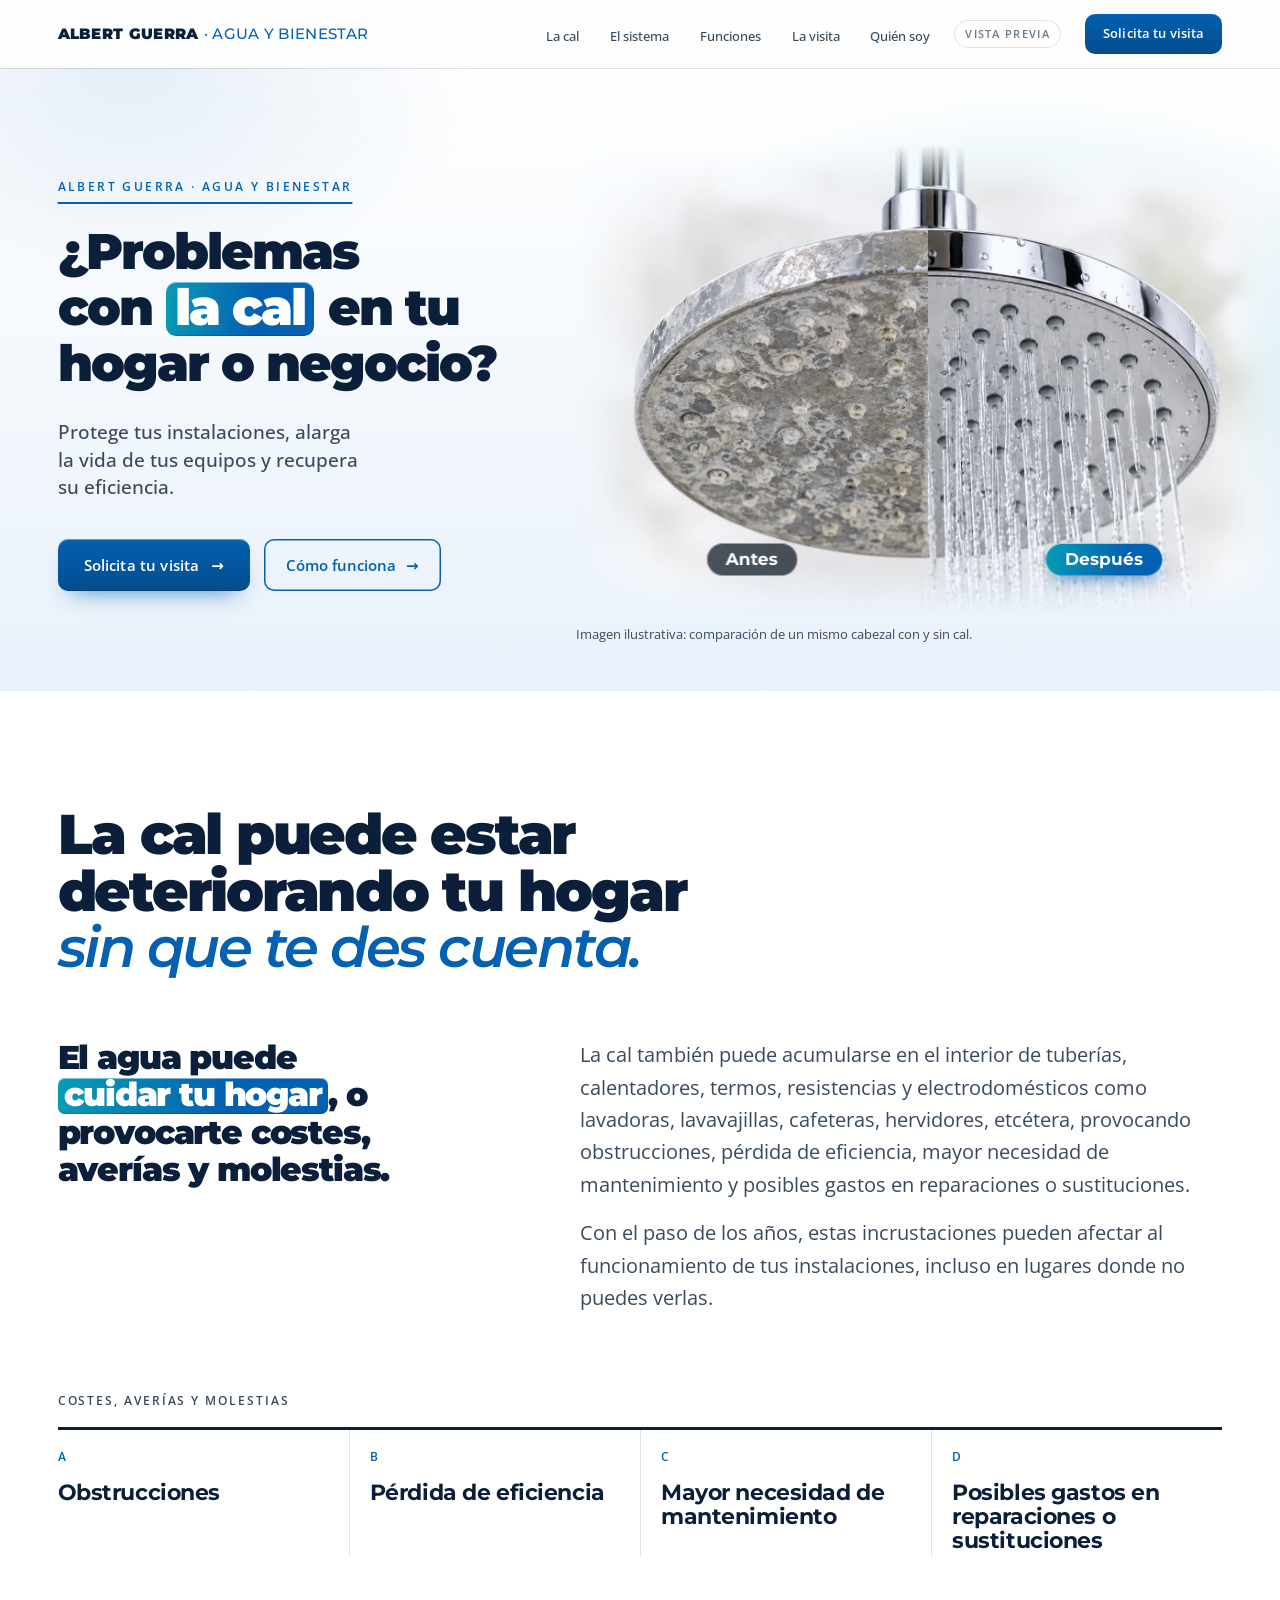
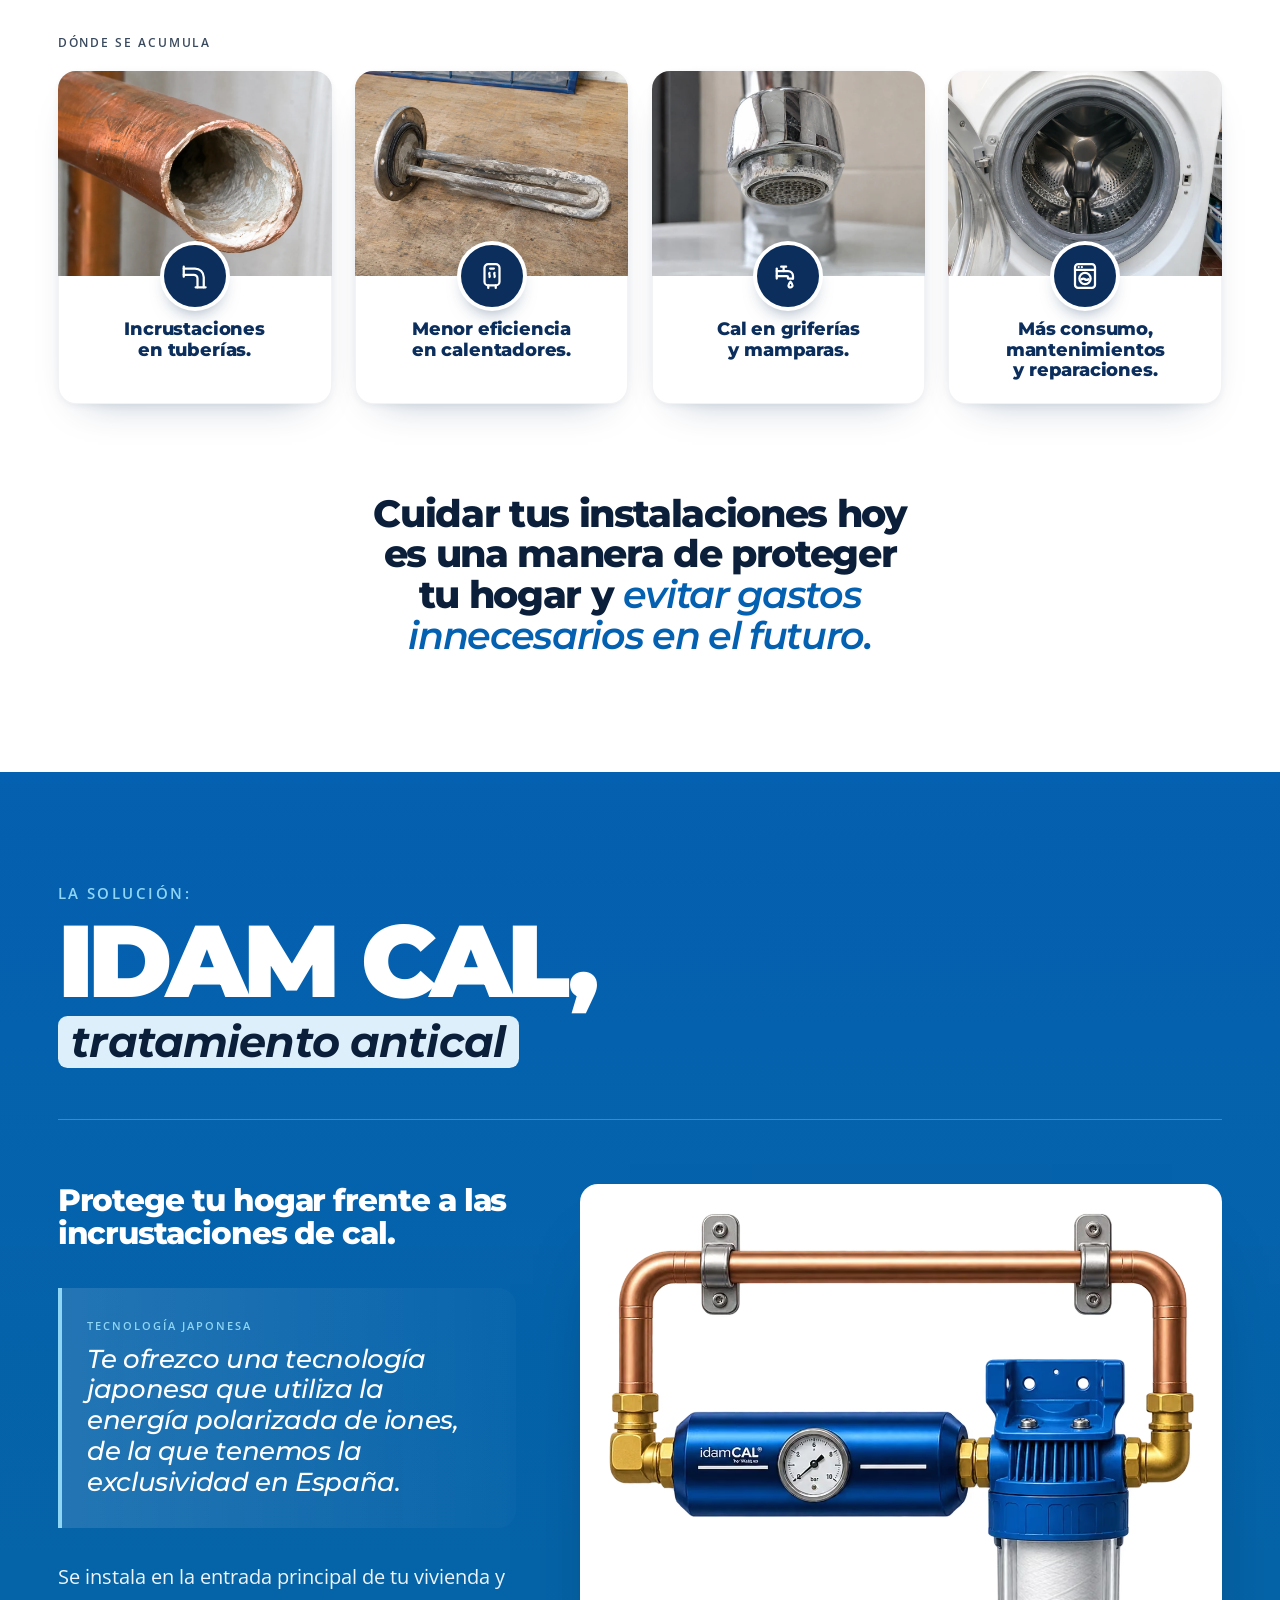
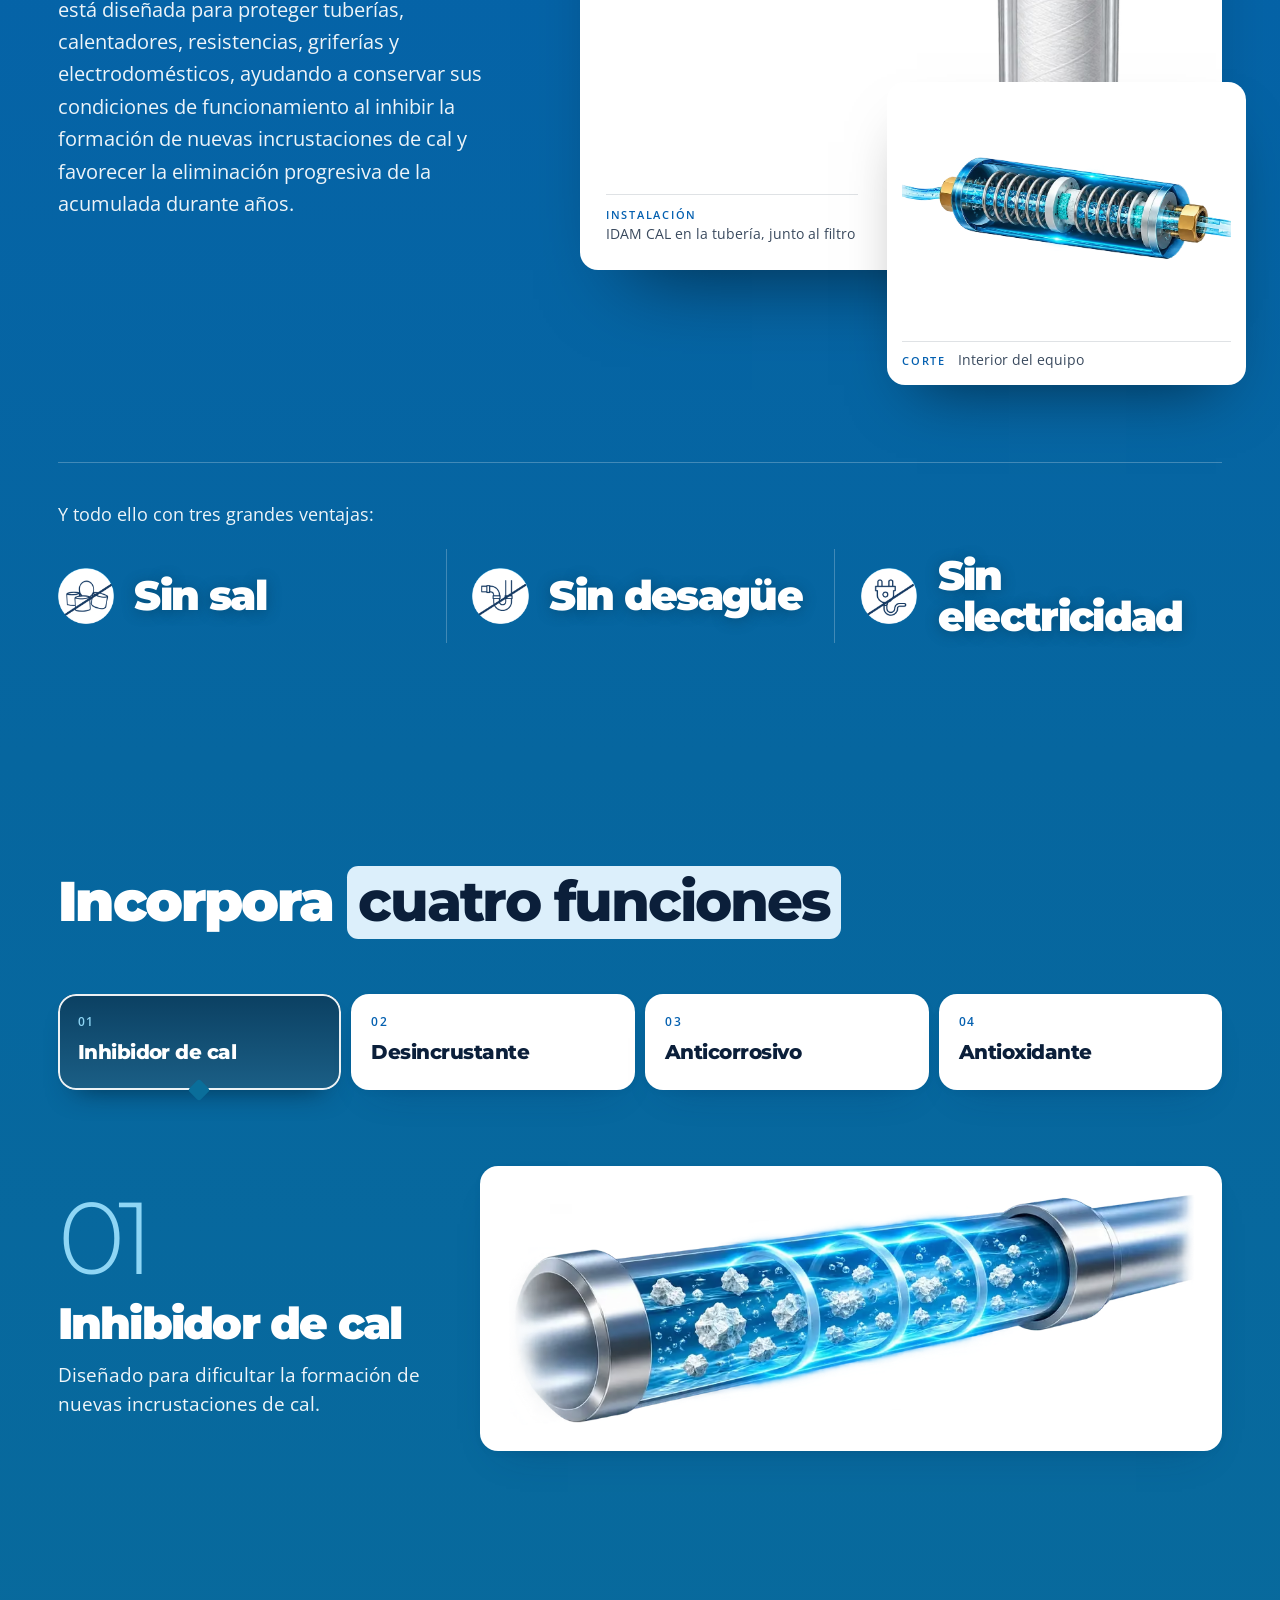
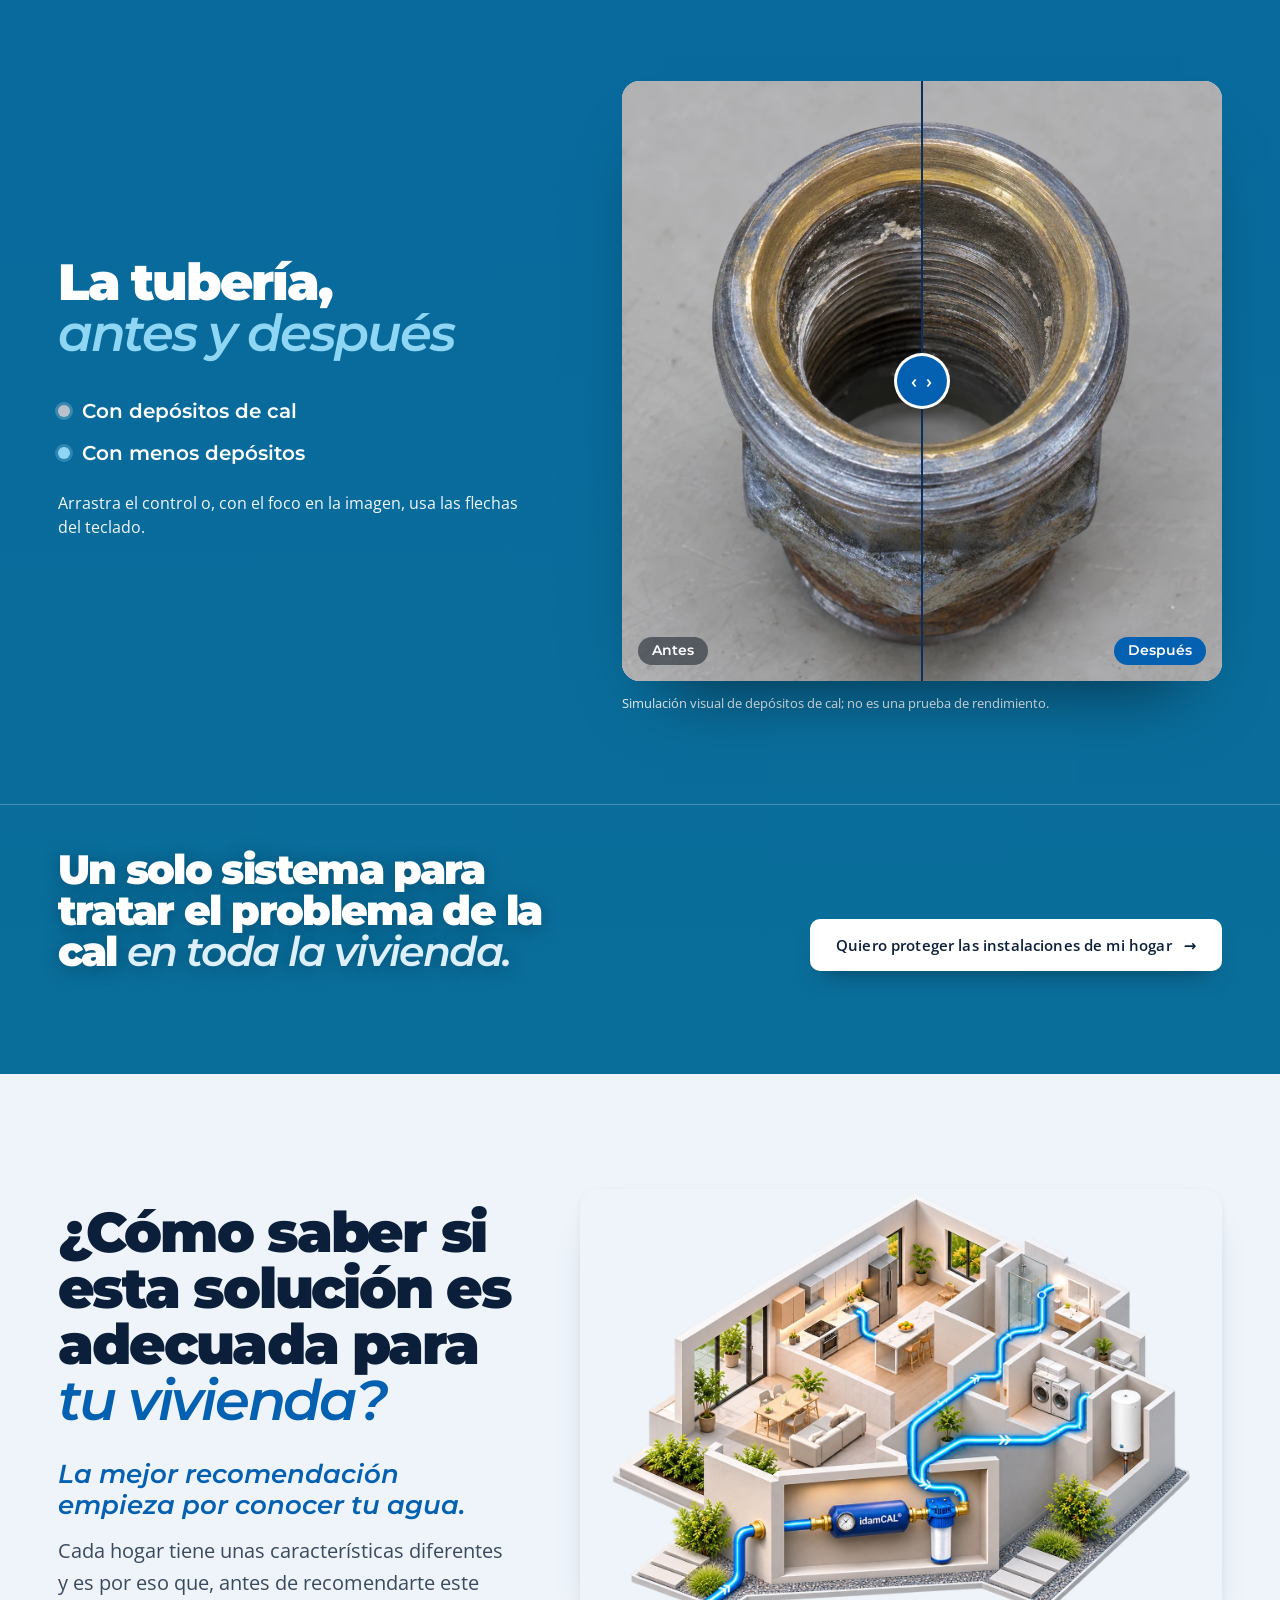
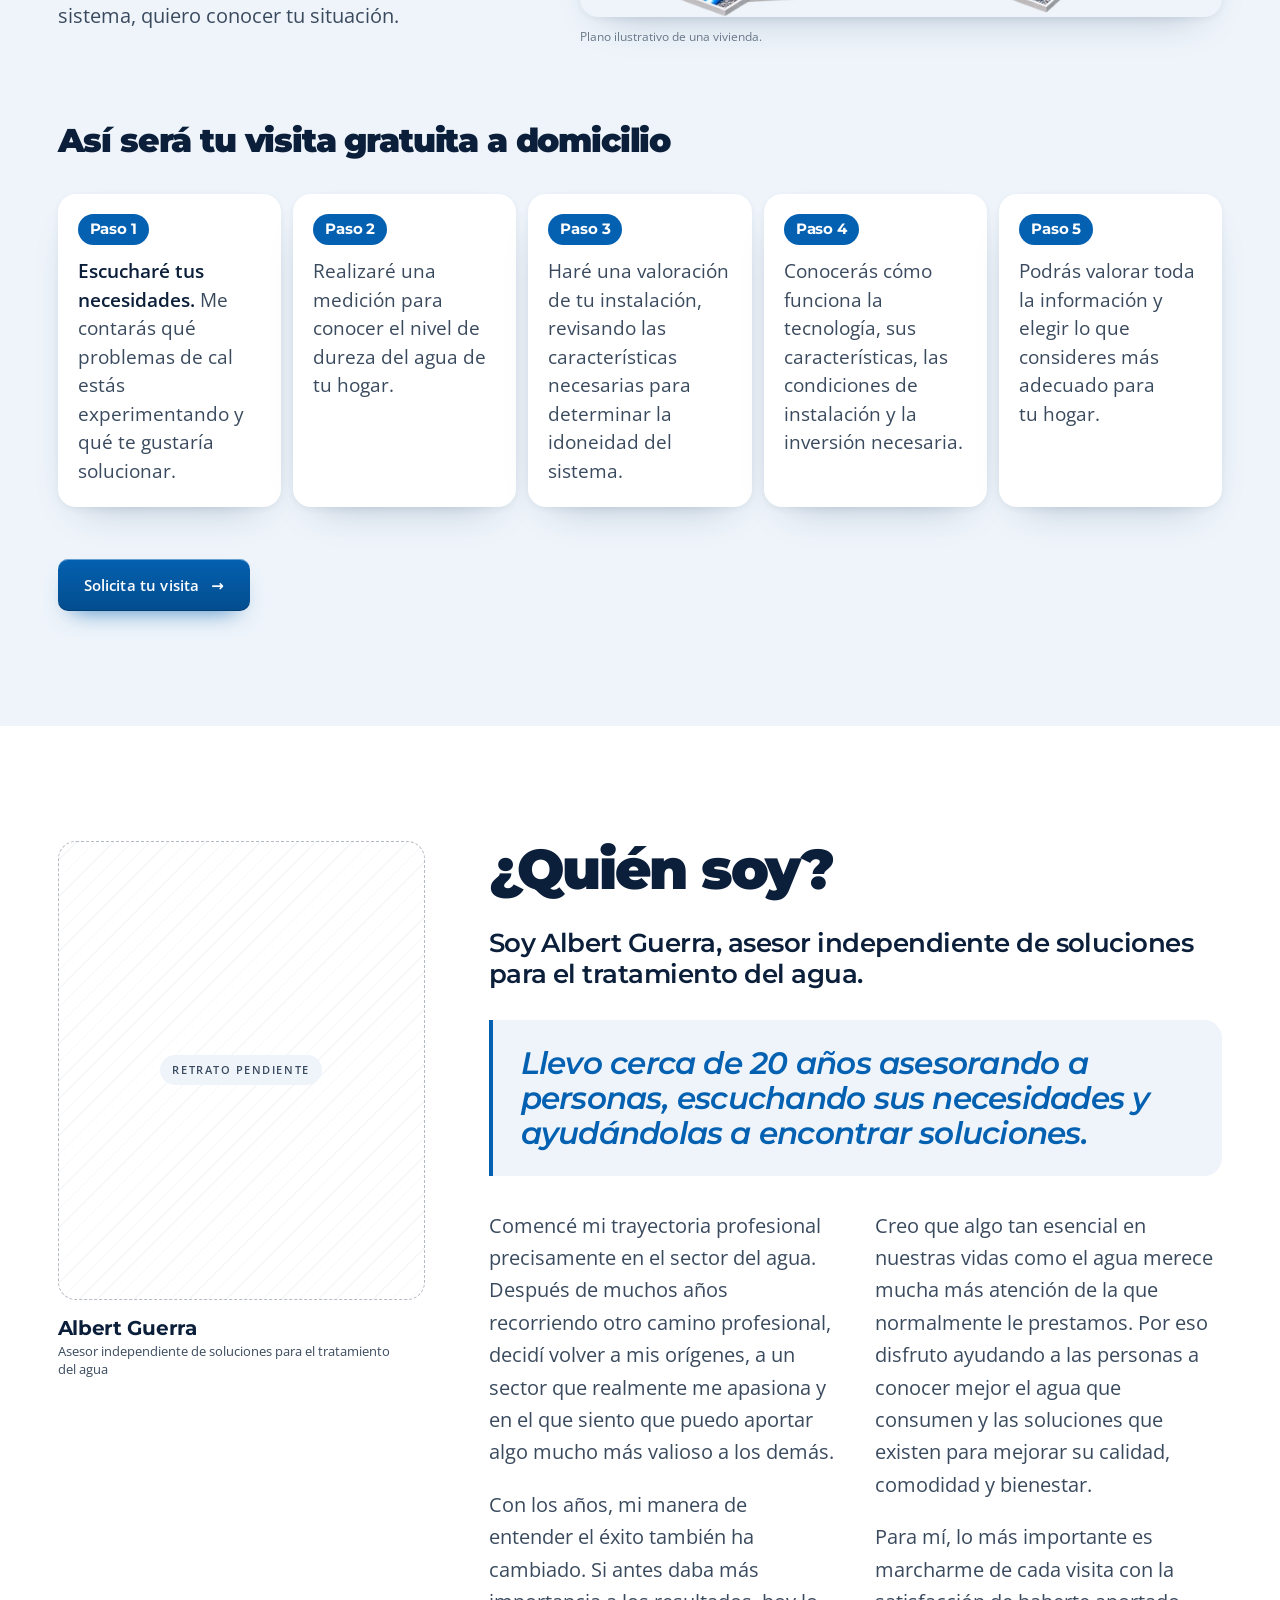
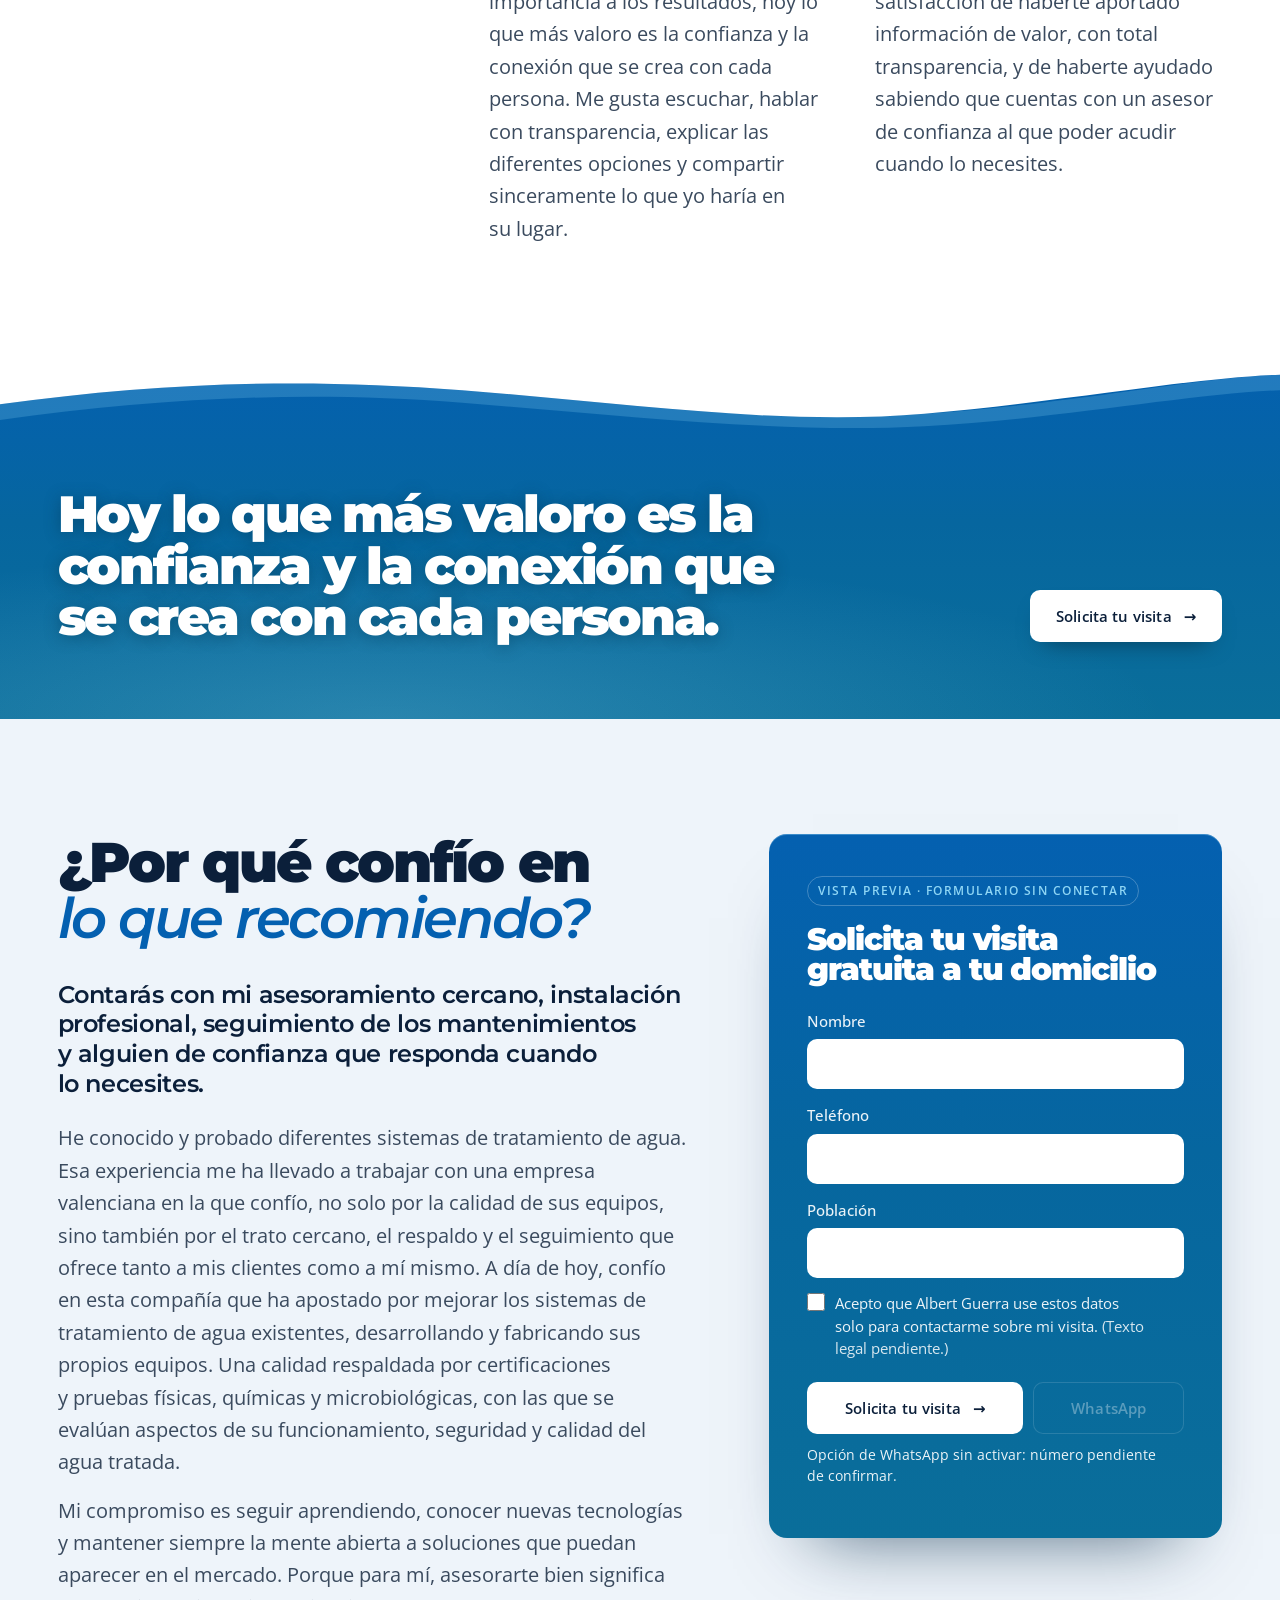
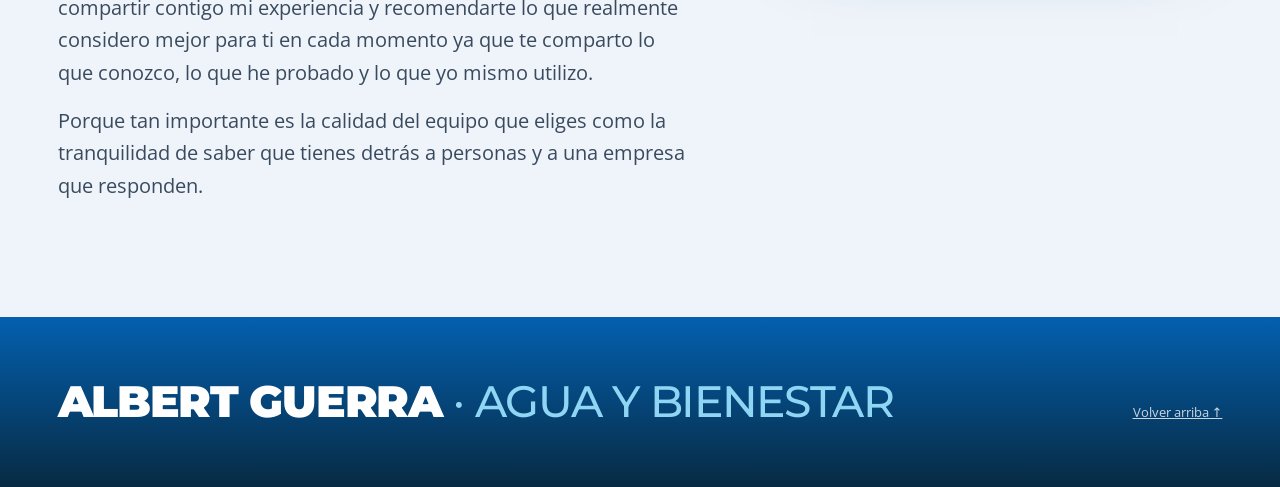
==== commit 3769b2aa: "fix(v4): subrayado en el rótulo del hero y el titular un par de puntos más abajo (nota del cliente 2" ====
--- a/v4/index.html
+++ b/v4/index.html
@@ -16,7 +16,7 @@
 <script>document.documentElement.classList.add('js')</script>
 <link rel="preload" href="assets/fuente-4.woff2" as="font" type="font/woff2" crossorigin>
 <link rel="preload" href="assets/fuente-6.woff2" as="font" type="font/woff2" crossorigin>
-<link rel="stylesheet" href="styles.css?v=tipografia-2026-11-20">
+<link rel="stylesheet" href="styles.css?v=subrayado-2026-11-24">
 <script src="app.js" defer></script>
 <script defer src="siteping-review.js?v=2"></script>
 </head>
--- a/v4/styles.css
+++ b/v4/styles.css
@@ -26,7 +26,7 @@
 
   /* degradado de agua: tres paradas en un solo eje, de oscuro a menos oscuro y sin volver a oscurecer.
      Punto más claro (--agua-3): #FFF 8,3:1 · --aqua 5,2:1. */
-  --agua-1:#041E38; --agua-2:#062C4E; --agua-3:#08508A;
+  --agua-1:#0460B0; --agua-2:#06669F; --agua-3:#0A6E9A;
   --agua:linear-gradient(180deg,var(--agua-1) 0%,var(--agua-2) 45%,var(--agua-3) 100%);
 
   --r:18px;
@@ -65,6 +65,9 @@
   background-color:var(--agua-2);
   background-image:var(--agua);
 }
+.band::before{content:"";position:absolute;inset:0;pointer-events:none;
+  background:radial-gradient(90% 70% at 30% 100%,rgba(150,215,245,.22),rgba(150,215,245,0) 68%)}
+
 /* tramo #sistema → #funciones (con .compare dentro): una sola rampa repartida en dos mitades.
    La junta casa por construcción: --agua-2 cierra .solution y abre .functions. */
 .solution{background-color:var(--agua-1);background-image:linear-gradient(180deg,var(--agua-1),var(--agua-2))}
@@ -133,6 +136,8 @@
 #inicio .hero__in{display:grid;grid-template-columns:minmax(0,5fr) minmax(0,7fr);gap:clamp(32px,4.4vw,72px);align-items:center;
   padding-top:clamp(40px,6vw,88px);padding-bottom:clamp(40px,6vw,88px)}
 #inicio .hero__title{font-family:var(--display);font-weight:900;font-size:clamp(2.3rem,3.9vw,3.9rem);line-height:1.12;letter-spacing:-.04em;color:var(--ink);text-wrap:balance}
+/* nota del cliente (20-nov): subrayado en la frase de arriba (el rótulo) y el titular bajado un par de puntos */
+#inicio .hero__copy .kicker{display:inline-block;text-decoration:underline;text-decoration-thickness:1.5px;text-underline-offset:.9em;text-decoration-color:var(--azul);margin-bottom:clamp(21px,2.2vw,31px)}
 #inicio .hero__sub{margin-top:clamp(18px,2vw,26px);font-size:clamp(1.15rem,1.45vw,1.4rem);font-weight:500;line-height:1.5;color:var(--ink-2);max-width:32ch}
 #inicio .actions{align-items:center;gap:12px 14px;margin-top:clamp(26px,3vw,38px)}
 #inicio .hero__link{display:inline-flex;align-items:center;gap:10px;min-height:52px;padding:12px 22px;border-radius:var(--r-btn);
@@ -155,7 +160,9 @@
   -webkit-mask-composite:source-in;mask-composite:intersect;
   -webkit-mask-repeat:no-repeat;mask-repeat:no-repeat}
 @media (min-width:861px){
-  #inicio .hero__media{margin-right:calc(-1 * var(--pad))}
+  #inicio .hero__media{margin-right:calc(-1 * var(--pad));position:relative}
+  /* el pie de foto sale del flujo: así el texto se centra contra la imagen, no contra imagen+pie */
+  #inicio .hero__cap{position:absolute;top:calc(100% + 10px);left:0;right:0;margin:0}
 }
 /* la imagen trae el degradado ya en el encuadre; el fondo del hero hace de fondo continuo */
 .hero__tag{position:absolute;z-index:1;bottom:clamp(20px,3vw,40px);transform:translateX(-50%);padding:.42em 1.15em .48em;border-radius:999px;
@@ -213,7 +220,7 @@
 .jp{margin-top:clamp(28px,3vw,40px);padding:clamp(22px,2.4vw,32px) clamp(18px,2vw,28px);border-left:4px solid var(--aqua);border-radius:0 var(--r) var(--r) 0;
   background:linear-gradient(90deg,rgba(255,255,255,.12),rgba(255,255,255,.02));font-family:var(--display);font-style:italic;font-size:clamp(1.3rem,2vw,1.85rem);font-weight:500;line-height:1.2;letter-spacing:-.015em}
 .jp__tag{display:block;margin-bottom:12px;font-family:var(--body);font-style:normal;font-size:11px;font-weight:600;letter-spacing:.18em;text-transform:uppercase;color:var(--aqua)}
-.solution__body{margin-top:clamp(24px,2.6vw,36px);color:rgba(255,255,255,.86);max-width:40em}
+.solution__body{margin-top:clamp(24px,2.6vw,36px);color:rgba(255,255,255,.93);max-width:40em}
 
 .solution__media{position:relative;padding-bottom:clamp(80px,9vw,140px)}
 .plate--instal{box-shadow:0 50px 80px -50px rgba(0,0,0,.6)}
@@ -223,7 +230,7 @@
 .plate--instal .plate__cap{flex-wrap:wrap;gap:2px 12px;max-width:calc(44% - 8px)}
 
 .perks{margin-top:clamp(56px,6vw,96px);padding-top:clamp(28px,3vw,40px);border-top:1px solid var(--line-l)}
-.perks__intro{font-size:18px;line-height:1.55;color:rgba(255,255,255,.88)}
+.perks__intro{font-size:18px;line-height:1.55;color:rgba(255,255,255,.93)}
 .perks__row{display:grid;grid-template-columns:repeat(3,minmax(0,1fr));margin-top:20px}
 .perks__row li{display:flex;align-items:center;gap:clamp(14px,1.6vw,22px);padding:6px clamp(12px,2vw,32px);font-family:var(--display);font-size:clamp(1.5rem,3.2vw,3rem);font-weight:900;line-height:1;letter-spacing:-.04em;text-shadow:0 2px 14px rgba(4,54,79,.45)}
 .perks__row li:first-child{padding-left:0}
@@ -243,8 +250,9 @@
 .tab__t{font-family:var(--display);font-size:clamp(1.05rem,1.6vw,1.45rem);font-weight:800;line-height:1.05;letter-spacing:-.025em}
 /* realce solo en las inactivas y solo con background-color: el atajo `background` borraba el degradado de la activa */
 .tab:not([aria-selected="true"]):hover{background-color:#F5F9FD}
-.tab[aria-selected="true"]{color:#fff;box-shadow:inset 0 0 0 1.5px rgba(143,214,245,.55),var(--shadow)}
-.tab[aria-selected="true"]:hover{box-shadow:inset 0 0 0 1.5px var(--aqua),var(--shadow)}
+.tab[aria-selected="true"]{color:#fff;background-image:linear-gradient(180deg,#0B4062,#1B5F86);
+  box-shadow:inset 0 0 0 2px rgba(255,255,255,.92),0 16px 28px -18px rgba(3,30,50,.8)}
+.tab[aria-selected="true"]:hover{box-shadow:inset 0 0 0 2px var(--aqua),0 16px 28px -18px rgba(3,30,50,.8)}
 .tab[aria-selected="true"] .tab__n{color:var(--aqua)}
 .tab[aria-selected="true"]::after{content:"";position:absolute;left:calc(50% - 8px);bottom:-8px;width:16px;height:16px;border-radius:3px;background:var(--agua-3);transform:rotate(45deg)}
 .tab:focus-visible{outline-offset:-4px;z-index:1}
@@ -261,7 +269,7 @@
 @keyframes fadein{from{opacity:0}}
 .panel__n{font-family:var(--display);font-size:clamp(4rem,8vw,7.5rem);font-weight:300;line-height:.8;letter-spacing:-.06em;color:var(--aqua)}
 .panel__t{margin-top:clamp(16px,2vw,24px);font-family:var(--display);font-size:clamp(1.9rem,3.4vw,3.1rem);font-weight:900;line-height:.96;letter-spacing:-.04em;text-wrap:balance}
-.panel__d{margin-top:16px;max-width:30em;font-size:clamp(19px,1.45vw,21px);line-height:1.55;color:rgba(255,255,255,.88)}
+.panel__d{margin-top:16px;max-width:30em;font-size:clamp(19px,1.45vw,21px);line-height:1.55;color:rgba(255,255,255,.94)}
 html:not(.js) .functions .panel+.panel{border-top-color:var(--line-l)}
 
 /* comparador: sin fondo propio, el degradado de #funciones pasa por debajo */
@@ -274,7 +282,7 @@
 .dot{width:12px;height:12px;border-radius:50%}
 .dot--before{background:#B9C2CC;box-shadow:0 0 0 3px rgba(255,255,255,.2)}
 .dot--after{background:var(--aqua);box-shadow:0 0 0 3px rgba(143,214,245,.25)}
-.compare__hint{margin-top:22px;font-size:16px;line-height:1.5;color:rgba(255,255,255,.9)}
+.compare__hint{margin-top:22px;font-size:16px;line-height:1.5;color:rgba(255,255,255,.95)}
 
 .ba__frame{--p:50%;position:relative;aspect-ratio:1/1;overflow:hidden;border-radius:var(--r);background:var(--white);box-shadow:0 40px 70px -40px rgba(0,0,0,.6);touch-action:pan-y;user-select:none;-webkit-user-select:none}
 .ba__img{position:absolute;inset:0;width:100%;height:100%;object-fit:contain;pointer-events:none}
@@ -289,7 +297,7 @@
 .ba__tag{position:absolute;bottom:16px;z-index:1;padding:6px 14px 7px;border-radius:999px;font:600 14px/1.1 var(--display);color:#fff;pointer-events:none}
 .ba__tag--before{left:16px;background:rgba(38,46,56,.62)}
 .ba__tag--after{right:16px;background:var(--azul)}
-.ba__cap{margin-top:12px;font-size:13px;color:rgba(255,255,255,.82)}
+.ba__cap{margin-top:12px;font-size:13px;color:rgba(255,255,255,.92)}
 /* sin JS: las dos fotos, una al lado de la otra, sin control */
 html:not(.js) .ba__frame{aspect-ratio:2/1}
 html:not(.js) .ba__after{left:50%;width:50%}
@@ -339,7 +347,8 @@
 .trust__key{margin-top:clamp(24px,2.6vw,36px);font-family:var(--display);font-size:clamp(1.25rem,1.9vw,1.65rem);font-weight:600;line-height:1.22;letter-spacing:-.015em}
 .trust__prose{display:grid;gap:16px;margin-top:24px;color:var(--ink-2);max-width:40em}
 
-.form{position:sticky;top:92px;padding:clamp(24px,3vw,40px);border-radius:var(--r);box-shadow:0 40px 70px -44px rgba(4,40,70,.7);color:#fff}
+.form{position:sticky;top:92px;padding:clamp(24px,3vw,40px);border-radius:var(--r);color:#fff;
+  box-shadow:inset 0 1px 0 rgba(160,220,248,.35),0 40px 70px -44px rgba(4,40,70,.7)}
 .form__flag{display:inline-block;padding:4px 10px;border:1px solid var(--line-l);border-radius:999px;font-size:12px;font-weight:600;letter-spacing:.12em;text-transform:uppercase;color:var(--aqua)}
 .form__t{margin:18px 0 24px;font-family:var(--display);font-size:clamp(1.6rem,2.4vw,2.2rem);font-weight:900;line-height:1;letter-spacing:-.035em;text-wrap:balance}
 .field{display:grid;gap:6px;margin-bottom:14px}
@@ -359,7 +368,7 @@
 .form__status:not(:empty){padding:12px 14px;border-left:3px solid var(--aqua);border-radius:0 var(--r-btn) var(--r-btn) 0;background:rgba(255,255,255,.1)}
 
 /* pie */
-.foot{padding:clamp(40px,5vw,64px) 0;background:linear-gradient(180deg,var(--agua-1),#031F36);color:#fff}
+.foot{padding:clamp(40px,5vw,64px) 0;background:linear-gradient(180deg,var(--agua-1) 0%,#072A42 100%);color:#fff}
 .foot__in{display:flex;flex-wrap:wrap;justify-content:space-between;align-items:end;gap:16px}
 .foot__word{font-family:var(--display);font-size:clamp(1.5rem,3.4vw,3rem);font-weight:900;text-transform:uppercase;letter-spacing:-.03em;line-height:.95}
 .foot__word span{font-weight:500;color:var(--aqua)}
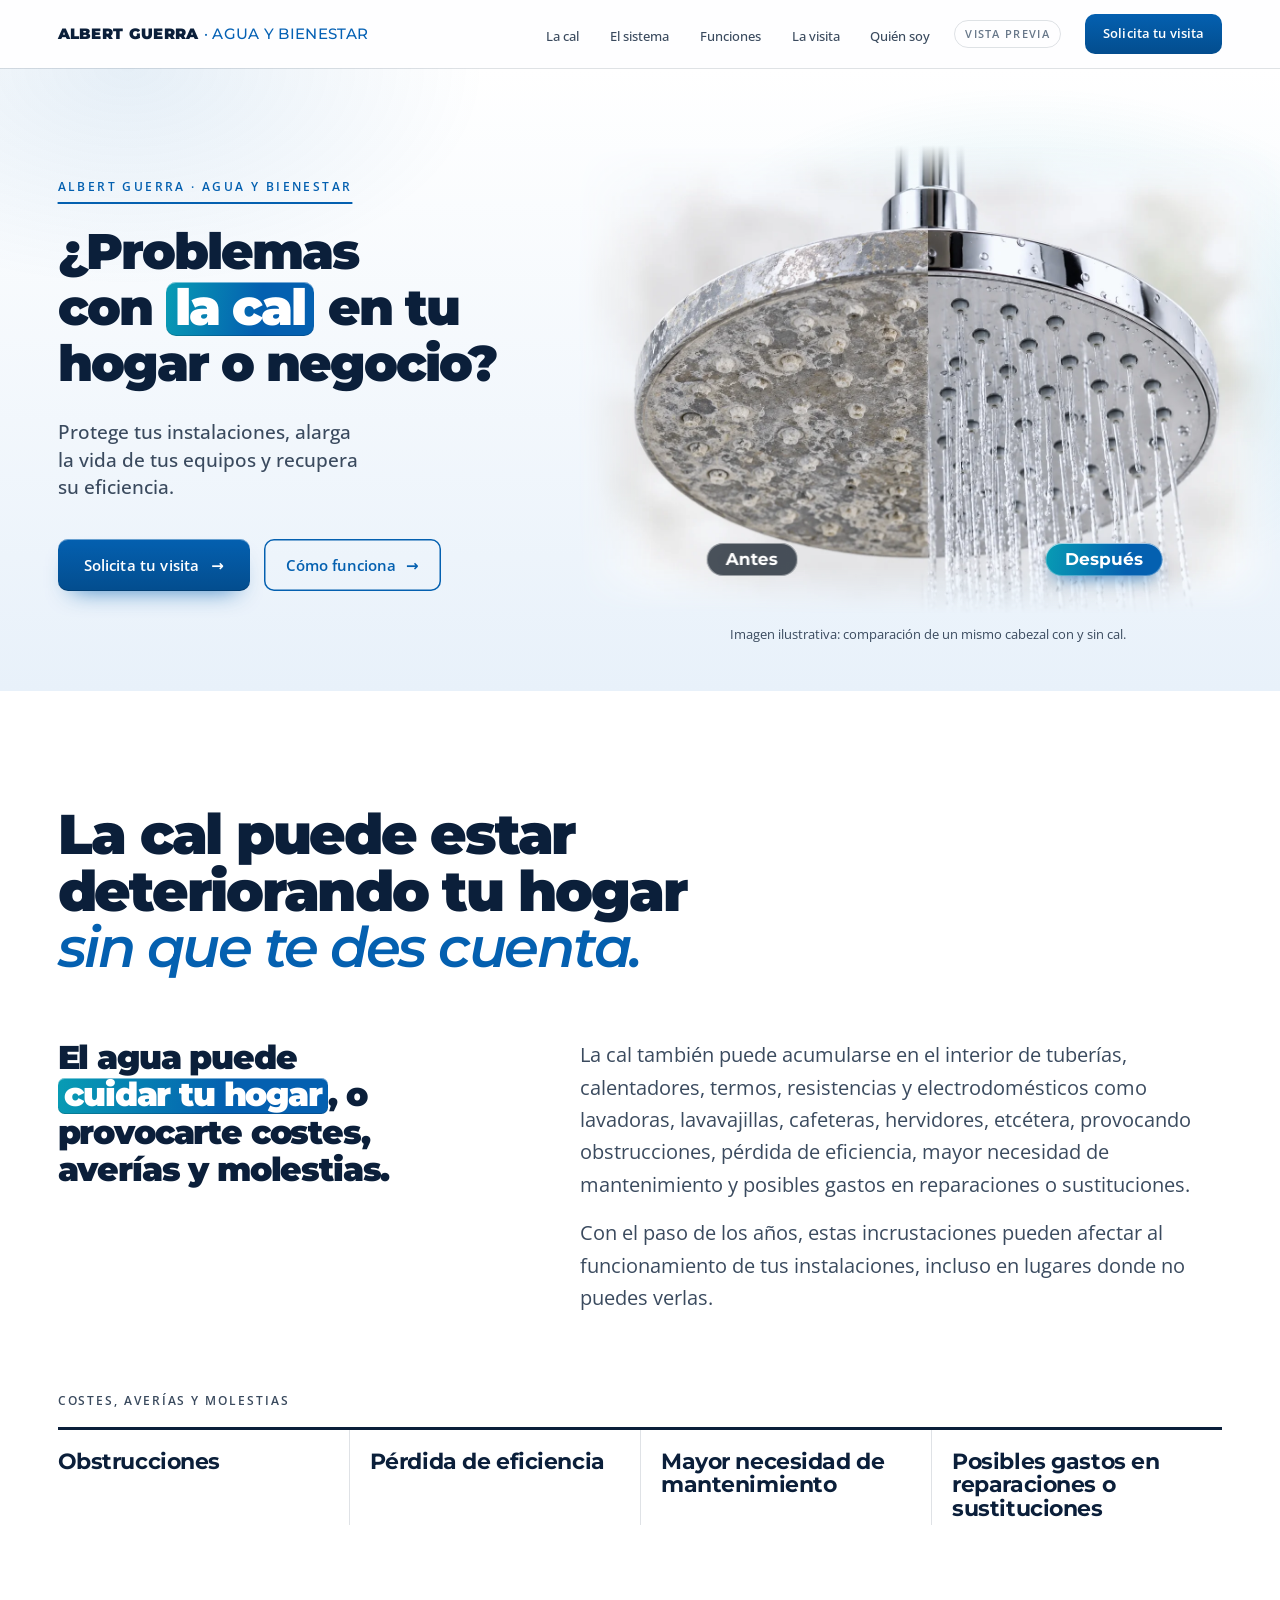
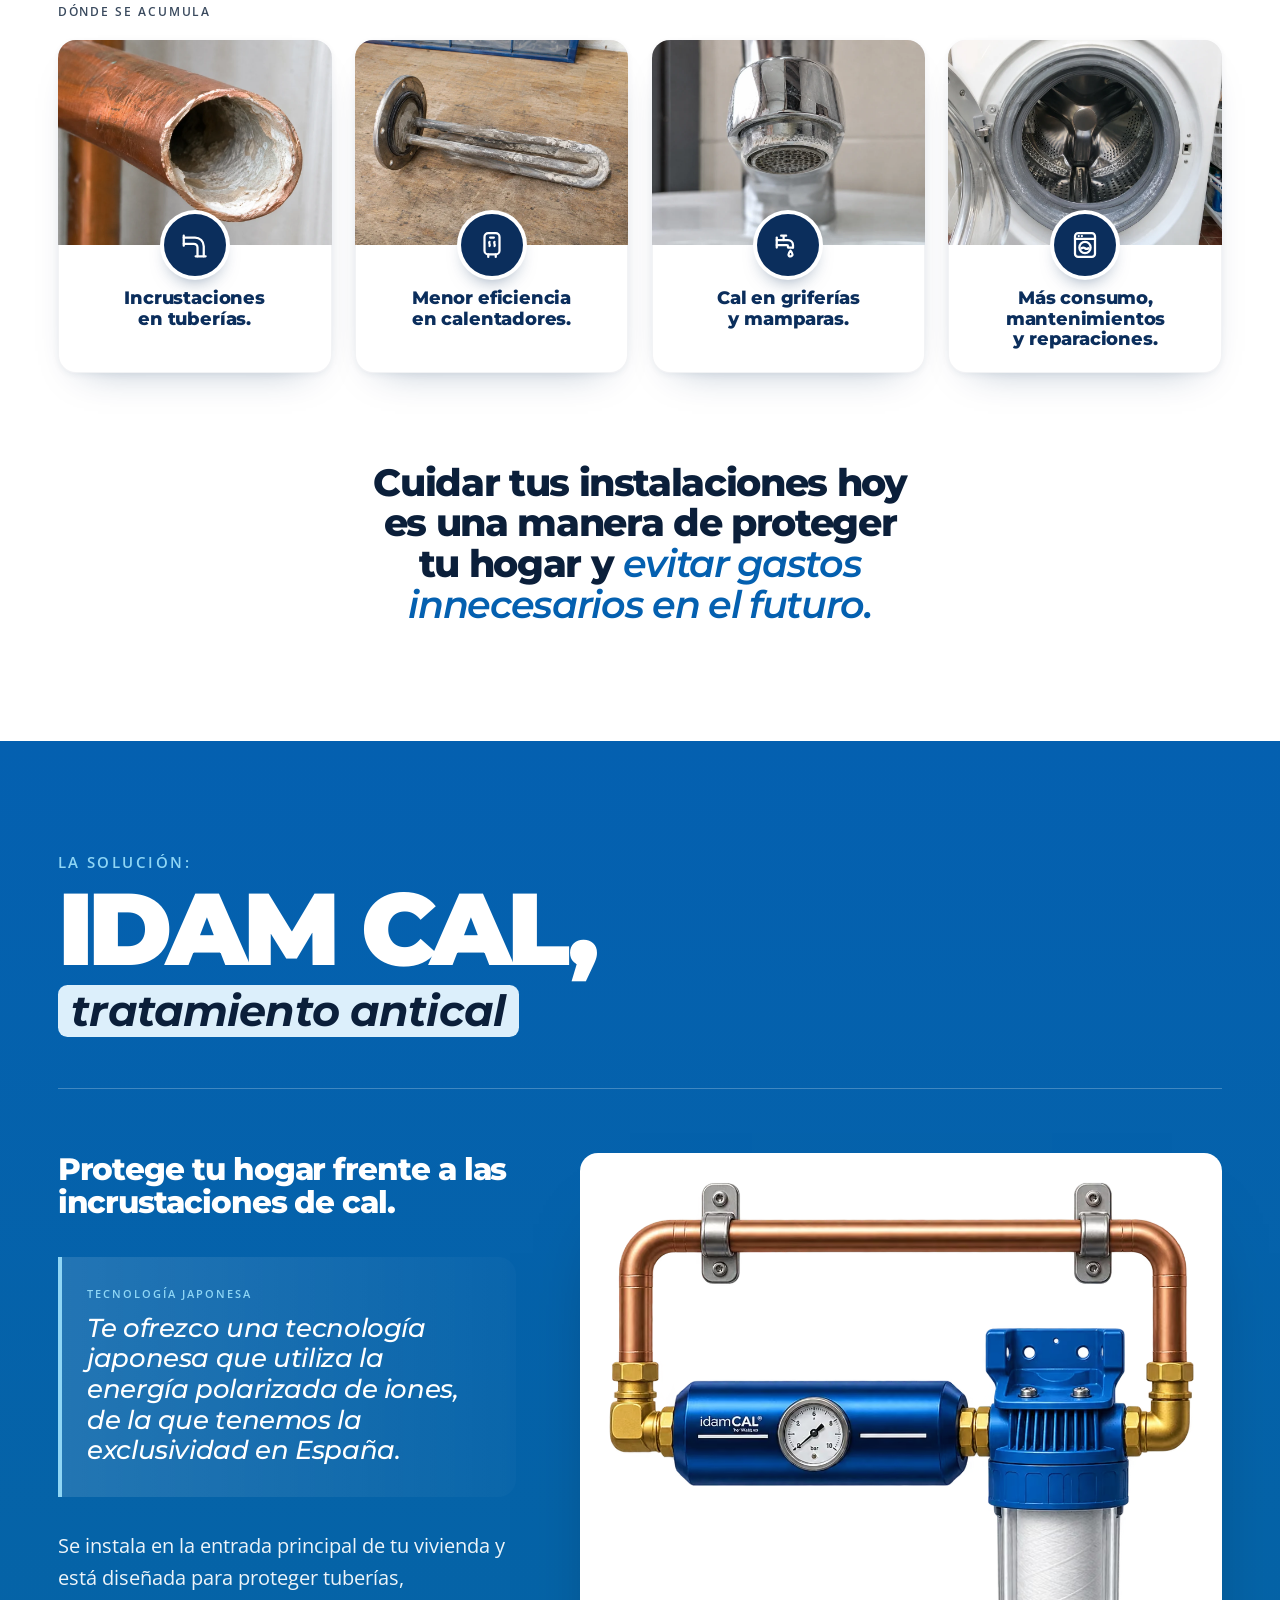
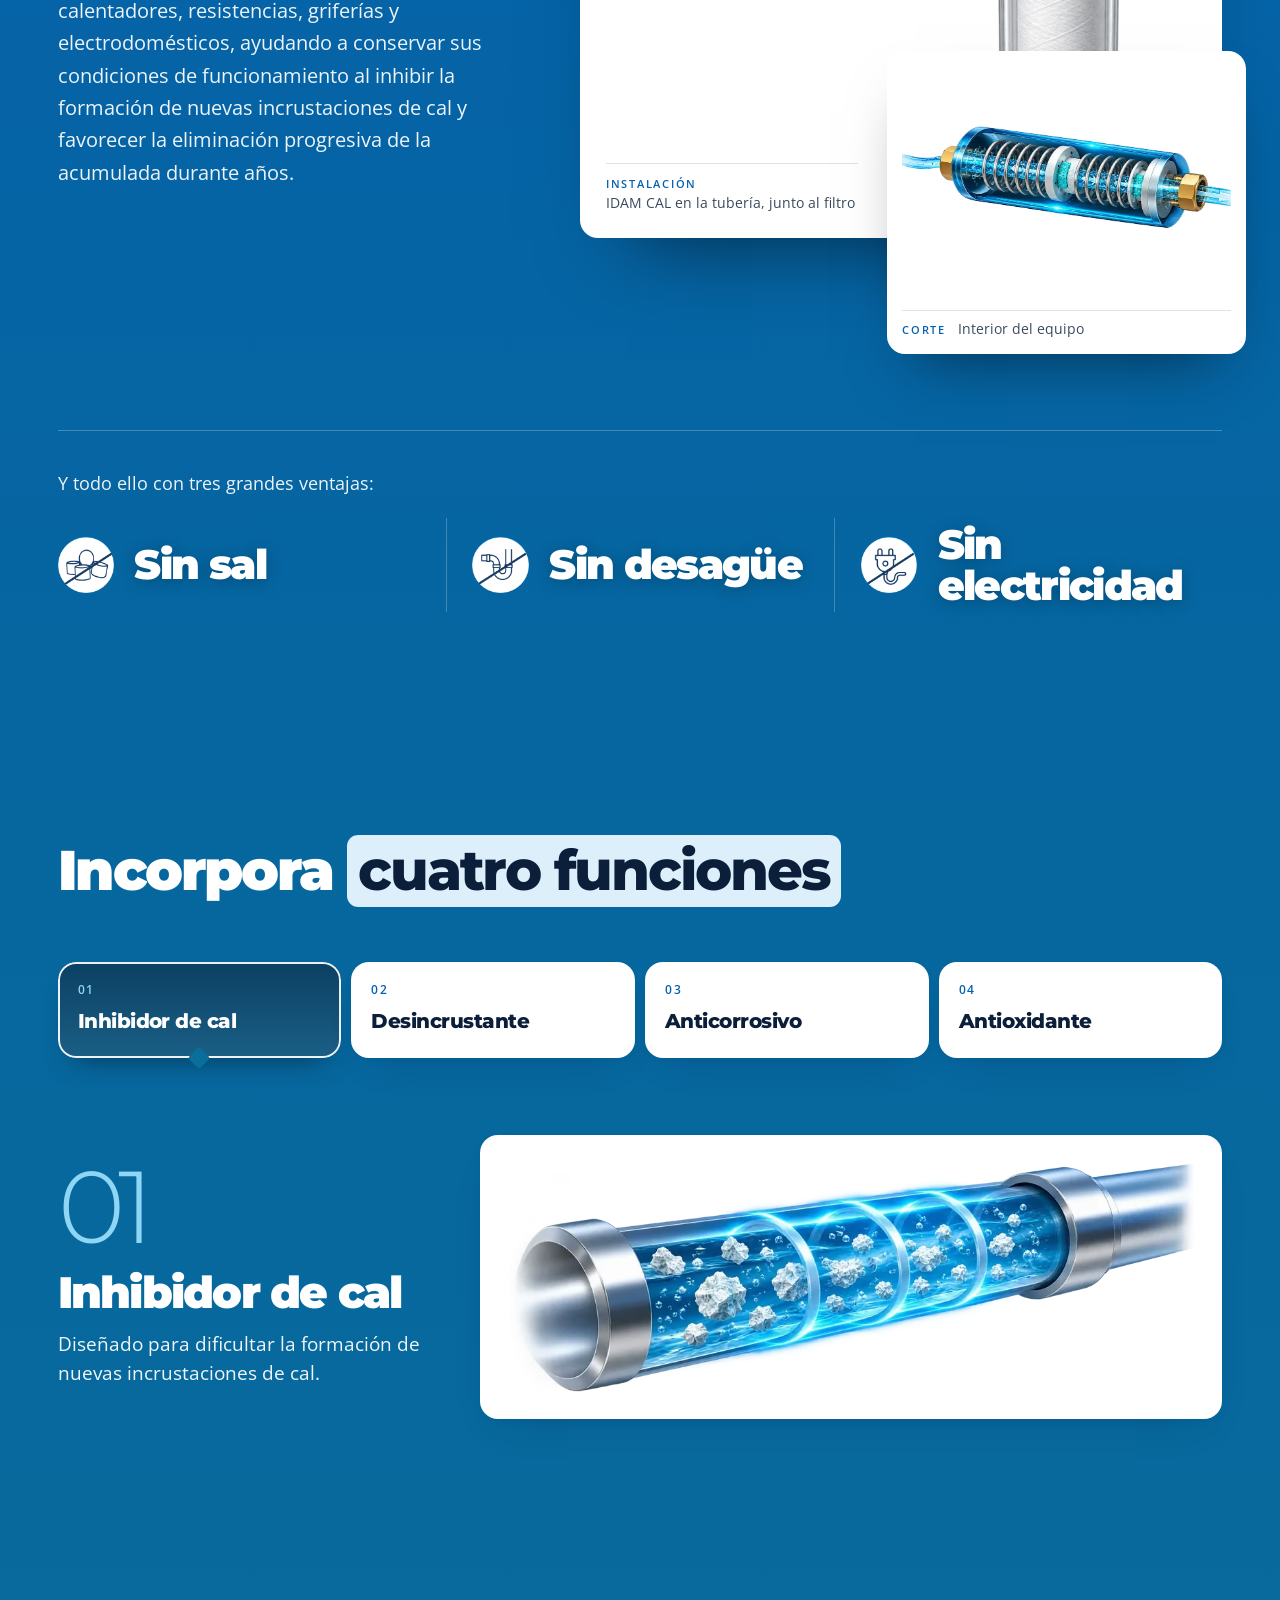
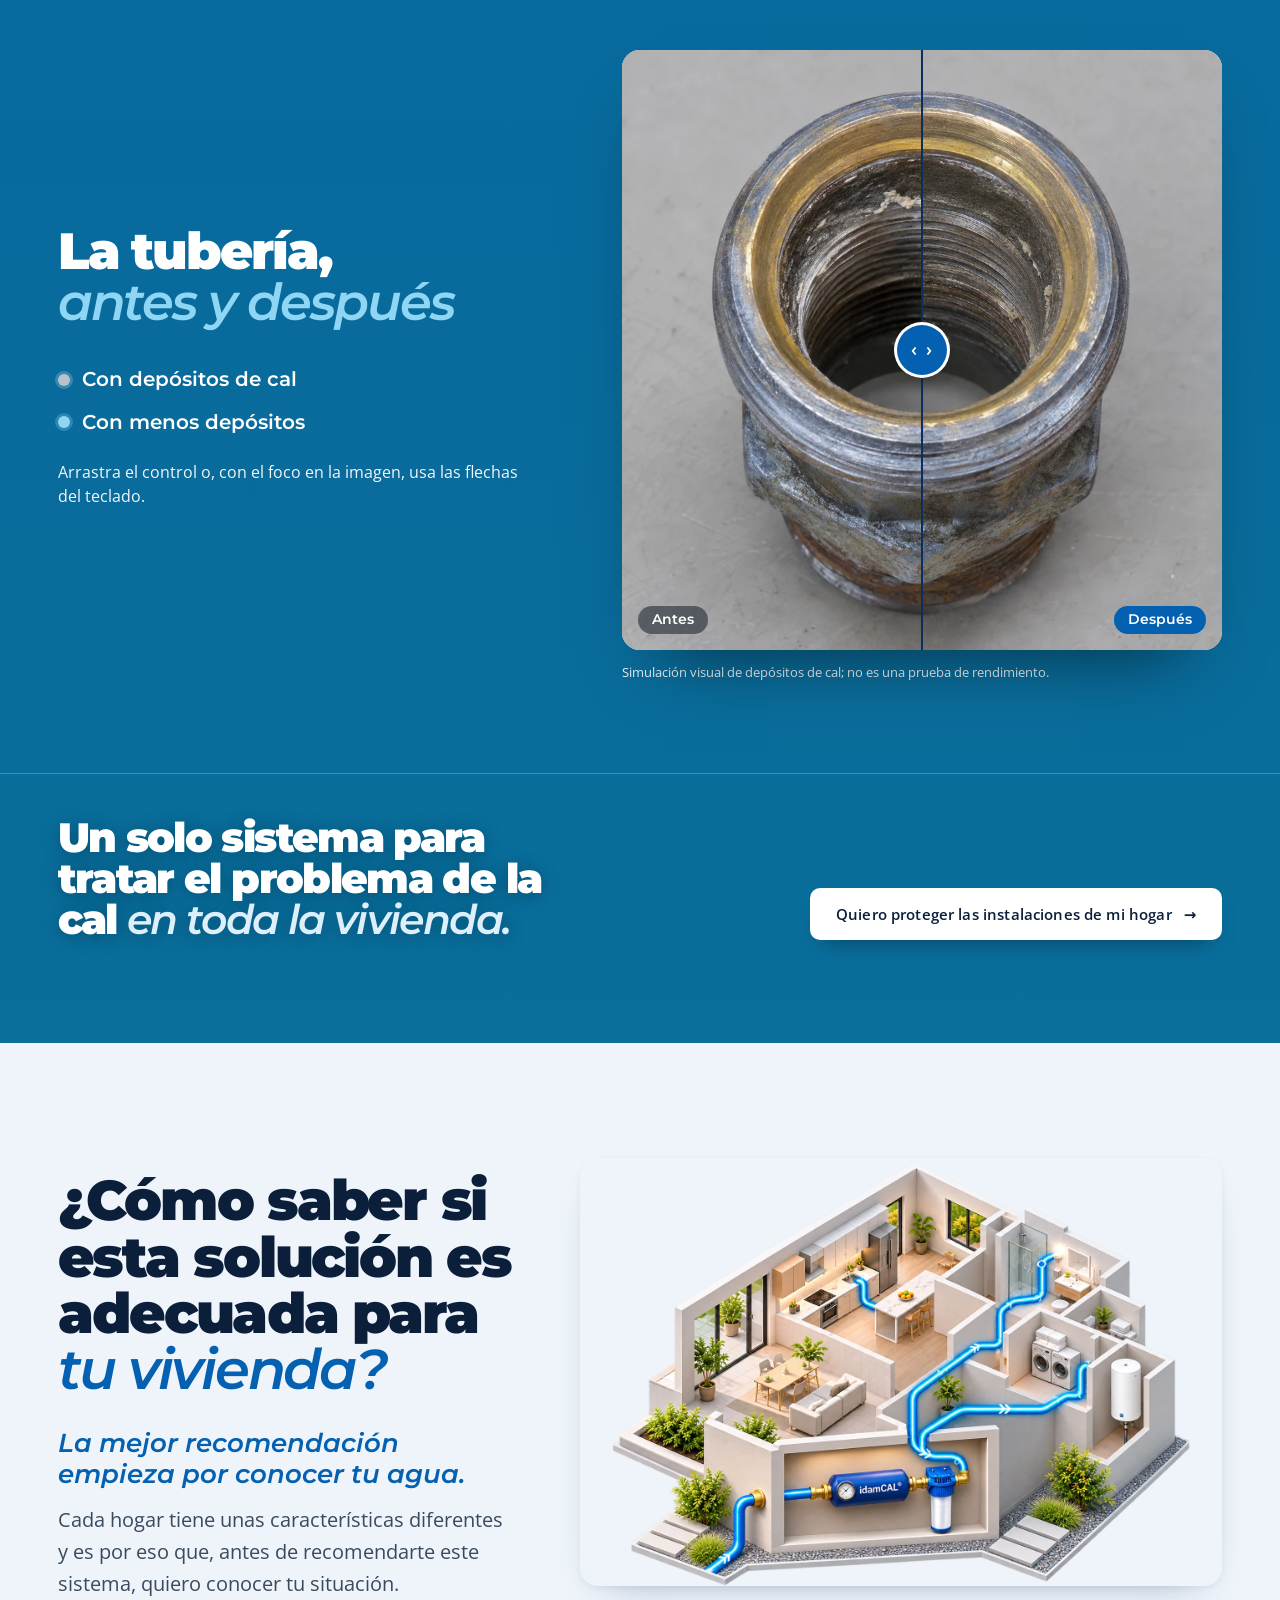
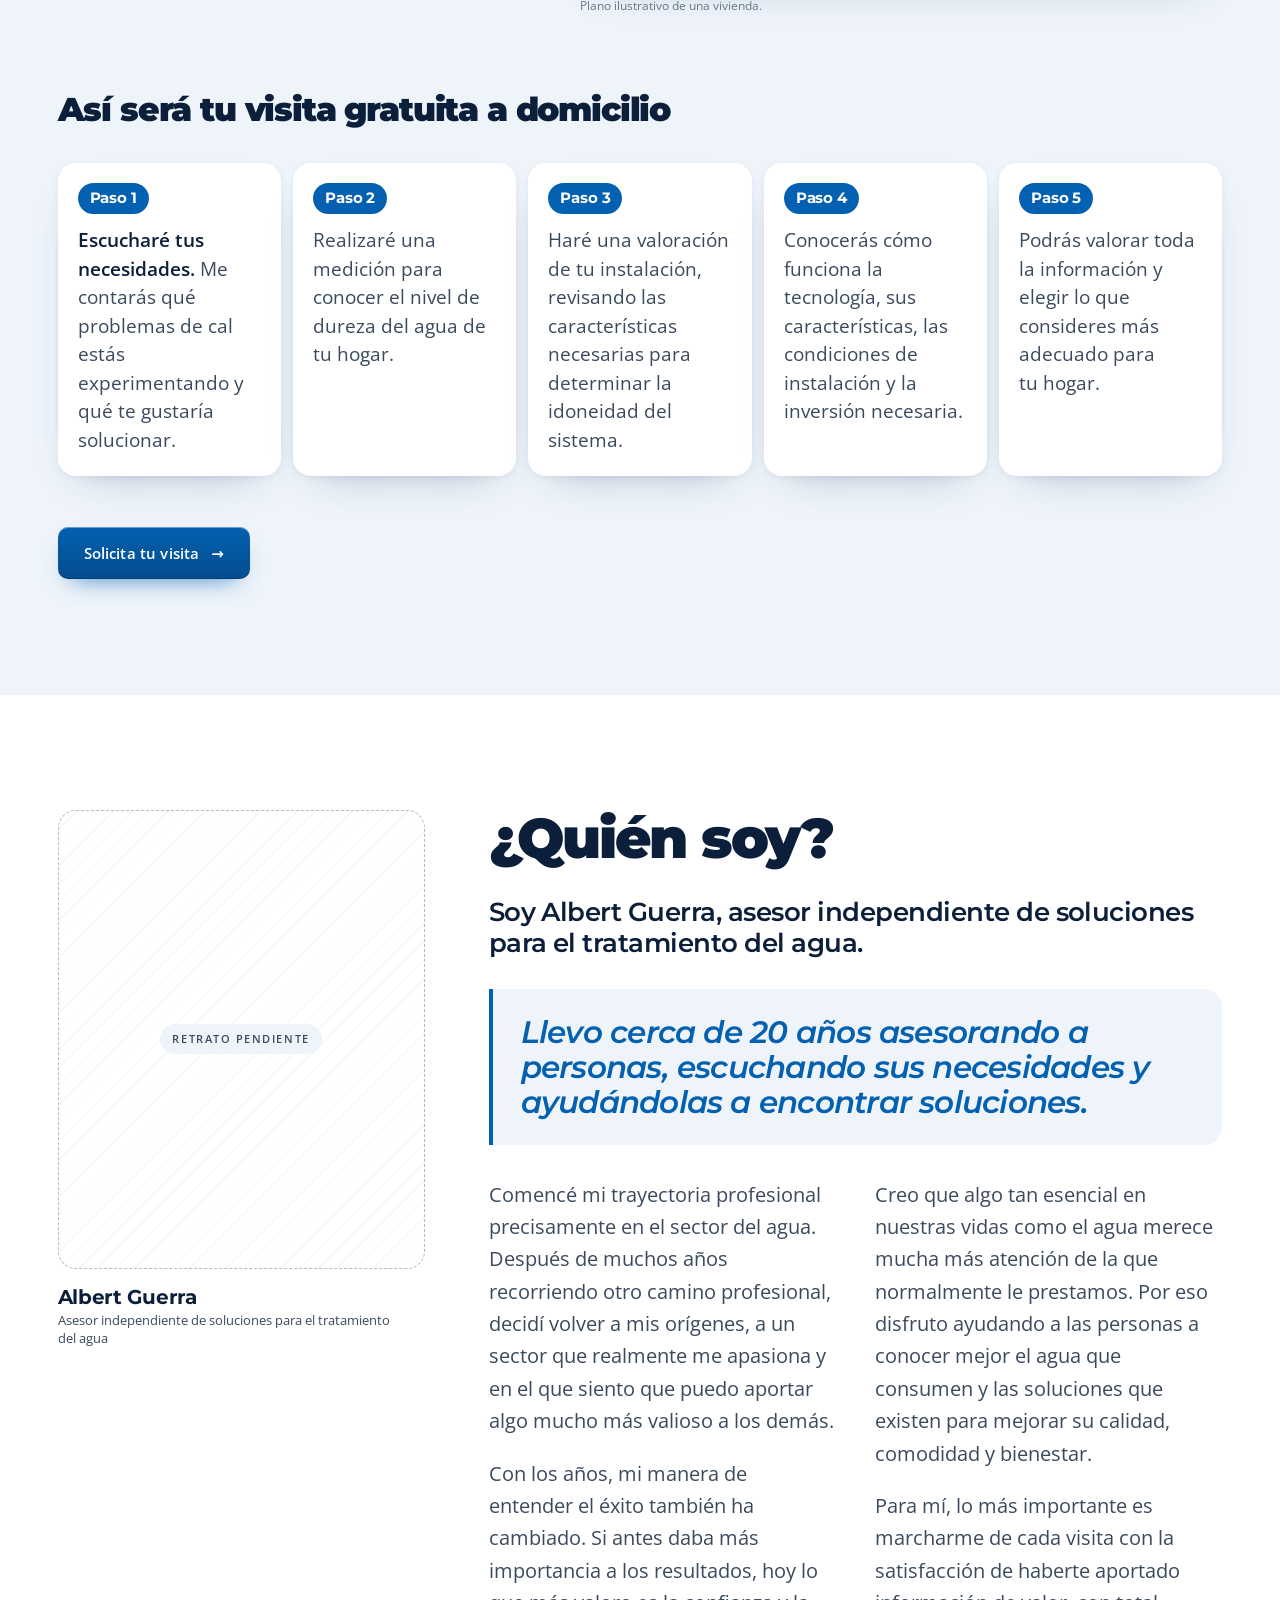
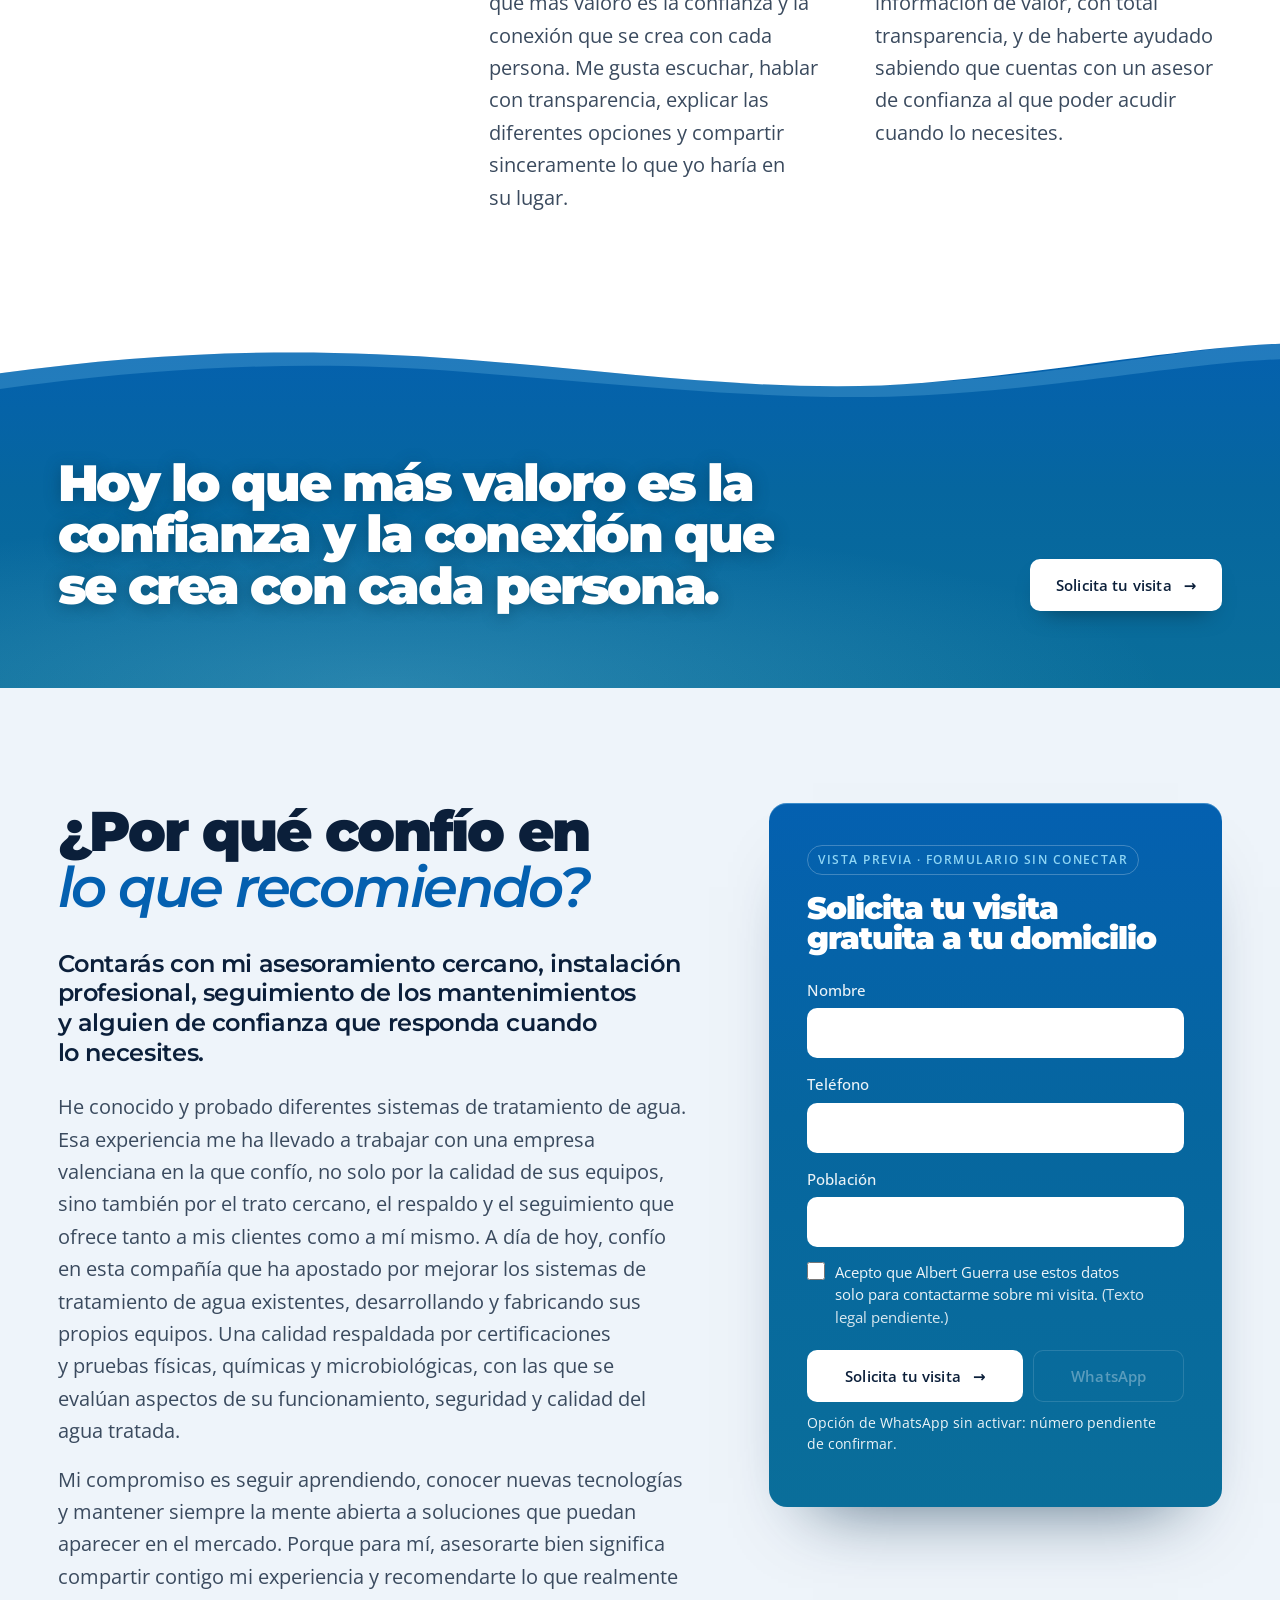
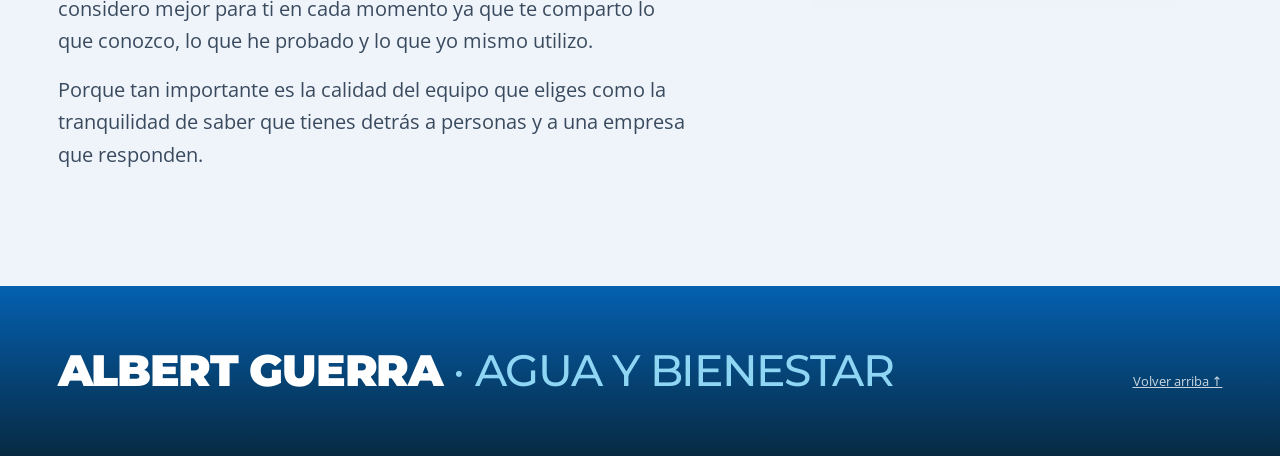
==== commit d8edfa55: "fix(v4): fuera las letras A-D de la lista de consecuencias y pie de foto del hero centrado bajo la i" ====
--- a/v4/index.html
+++ b/v4/index.html
@@ -16,7 +16,7 @@
 <script>document.documentElement.classList.add('js')</script>
 <link rel="preload" href="assets/fuente-4.woff2" as="font" type="font/woff2" crossorigin>
 <link rel="preload" href="assets/fuente-6.woff2" as="font" type="font/woff2" crossorigin>
-<link rel="stylesheet" href="styles.css?v=subrayado-2026-11-24">
+<link rel="stylesheet" href="styles.css?v=letras-2026-11-24">
 <script src="app.js" defer></script>
 <script defer src="siteping-review.js?v=2"></script>
 </head>
@@ -86,10 +86,10 @@
     <div class="ledger">
       <p class="label">Costes, averías y molestias</p>
       <ol class="ledger__list">
-        <li><span class="ledger__n">A</span>Obstrucciones</li>
-        <li><span class="ledger__n">B</span>Pérdida de eficiencia</li>
-        <li><span class="ledger__n">C</span>Mayor necesidad de mantenimiento</li>
-        <li><span class="ledger__n">D</span>Posibles gastos en reparaciones o sustituciones</li>
+        <li>Obstrucciones</li>
+        <li>Pérdida de eficiencia</li>
+        <li>Mayor necesidad de mantenimiento</li>
+        <li>Posibles gastos en reparaciones o sustituciones</li>
       </ol>
     </div>
 
--- a/v4/styles.css
+++ b/v4/styles.css
@@ -170,7 +170,7 @@
 .hero__tag--before{left:25%;background:rgba(16,26,38,.74);-webkit-backdrop-filter:blur(6px);backdrop-filter:blur(6px);box-shadow:inset 0 0 0 1px rgba(255,255,255,.45)}
 .hero__tag--after{left:75%;background:linear-gradient(100deg,var(--turquesa) 0%,var(--azul) 70%);
   box-shadow:inset 0 1px 0 rgba(255,255,255,.45),inset 0 0 0 1px rgba(255,255,255,.3),0 8px 18px -8px rgba(4,96,176,.85)}
-.hero__cap{margin-top:12px;font-size:13px;color:var(--ink-2)}
+.hero__cap{margin-top:12px;font-size:13px;color:var(--ink-2);text-align:center}
 
 @media (max-width:860px){
   #inicio .hero__in{grid-template-columns:minmax(0,1fr);gap:32px}
@@ -188,9 +188,8 @@
 
 .ledger{margin-top:clamp(56px,6vw,96px)}
 .ledger__list{display:grid;grid-template-columns:repeat(4,minmax(0,1fr));margin-top:16px;border-top:3px solid var(--ink)}
-.ledger__list li{display:grid;align-content:start;gap:18px;padding:20px 20px 4px 0;font-family:var(--display);font-size:clamp(1.15rem,1.7vw,1.6rem);font-weight:700;line-height:1.1;letter-spacing:-.02em}
+.ledger__list li{display:block;padding:20px 20px 4px 0;font-family:var(--display);font-size:clamp(1.15rem,1.7vw,1.6rem);font-weight:700;line-height:1.1;letter-spacing:-.02em}
 .ledger__list li+li{padding-left:20px;border-left:1px solid var(--line)}
-.ledger__n{font-family:var(--body);font-size:12px;font-weight:600;letter-spacing:.14em;color:var(--azul)}
 
 /* «Dónde se acumula» (C4): foto arriba, icono circular sobre el borde de la foto, título centrado */
 .examples{margin-top:clamp(56px,6vw,96px)}
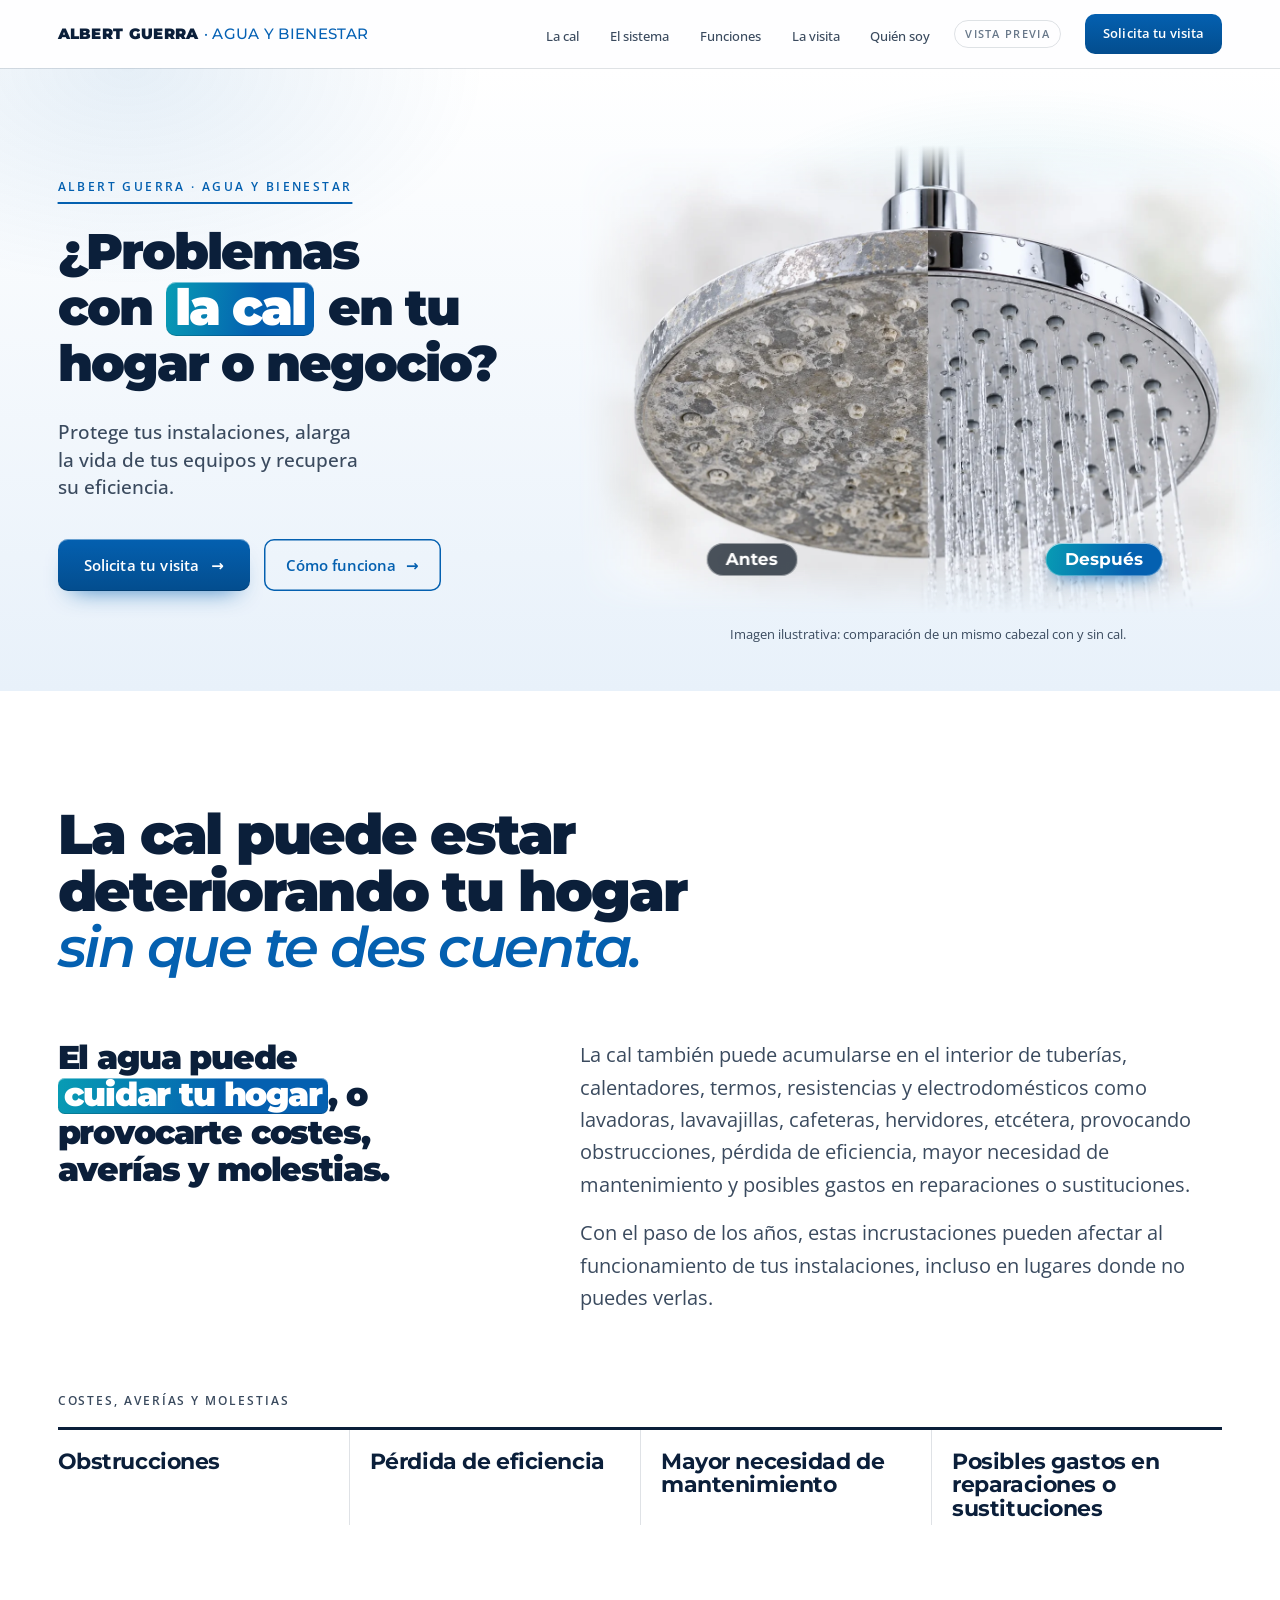
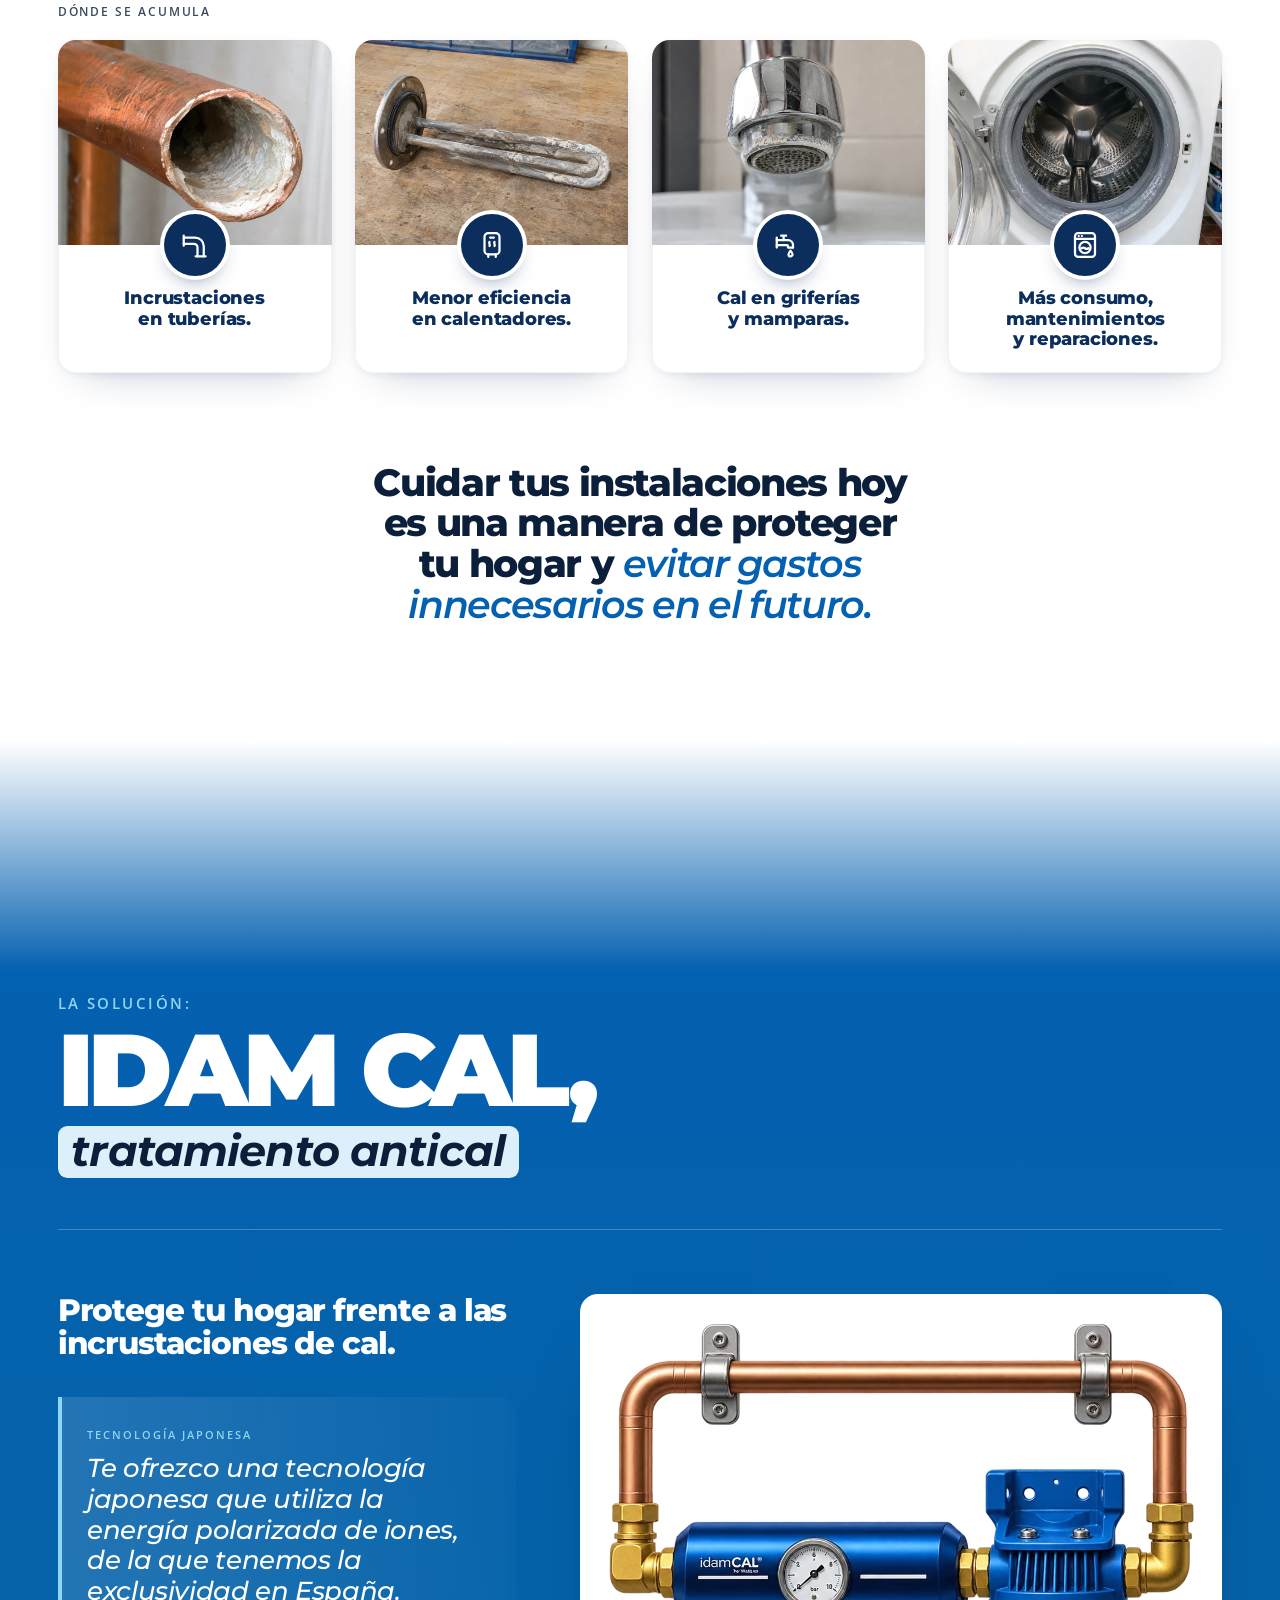
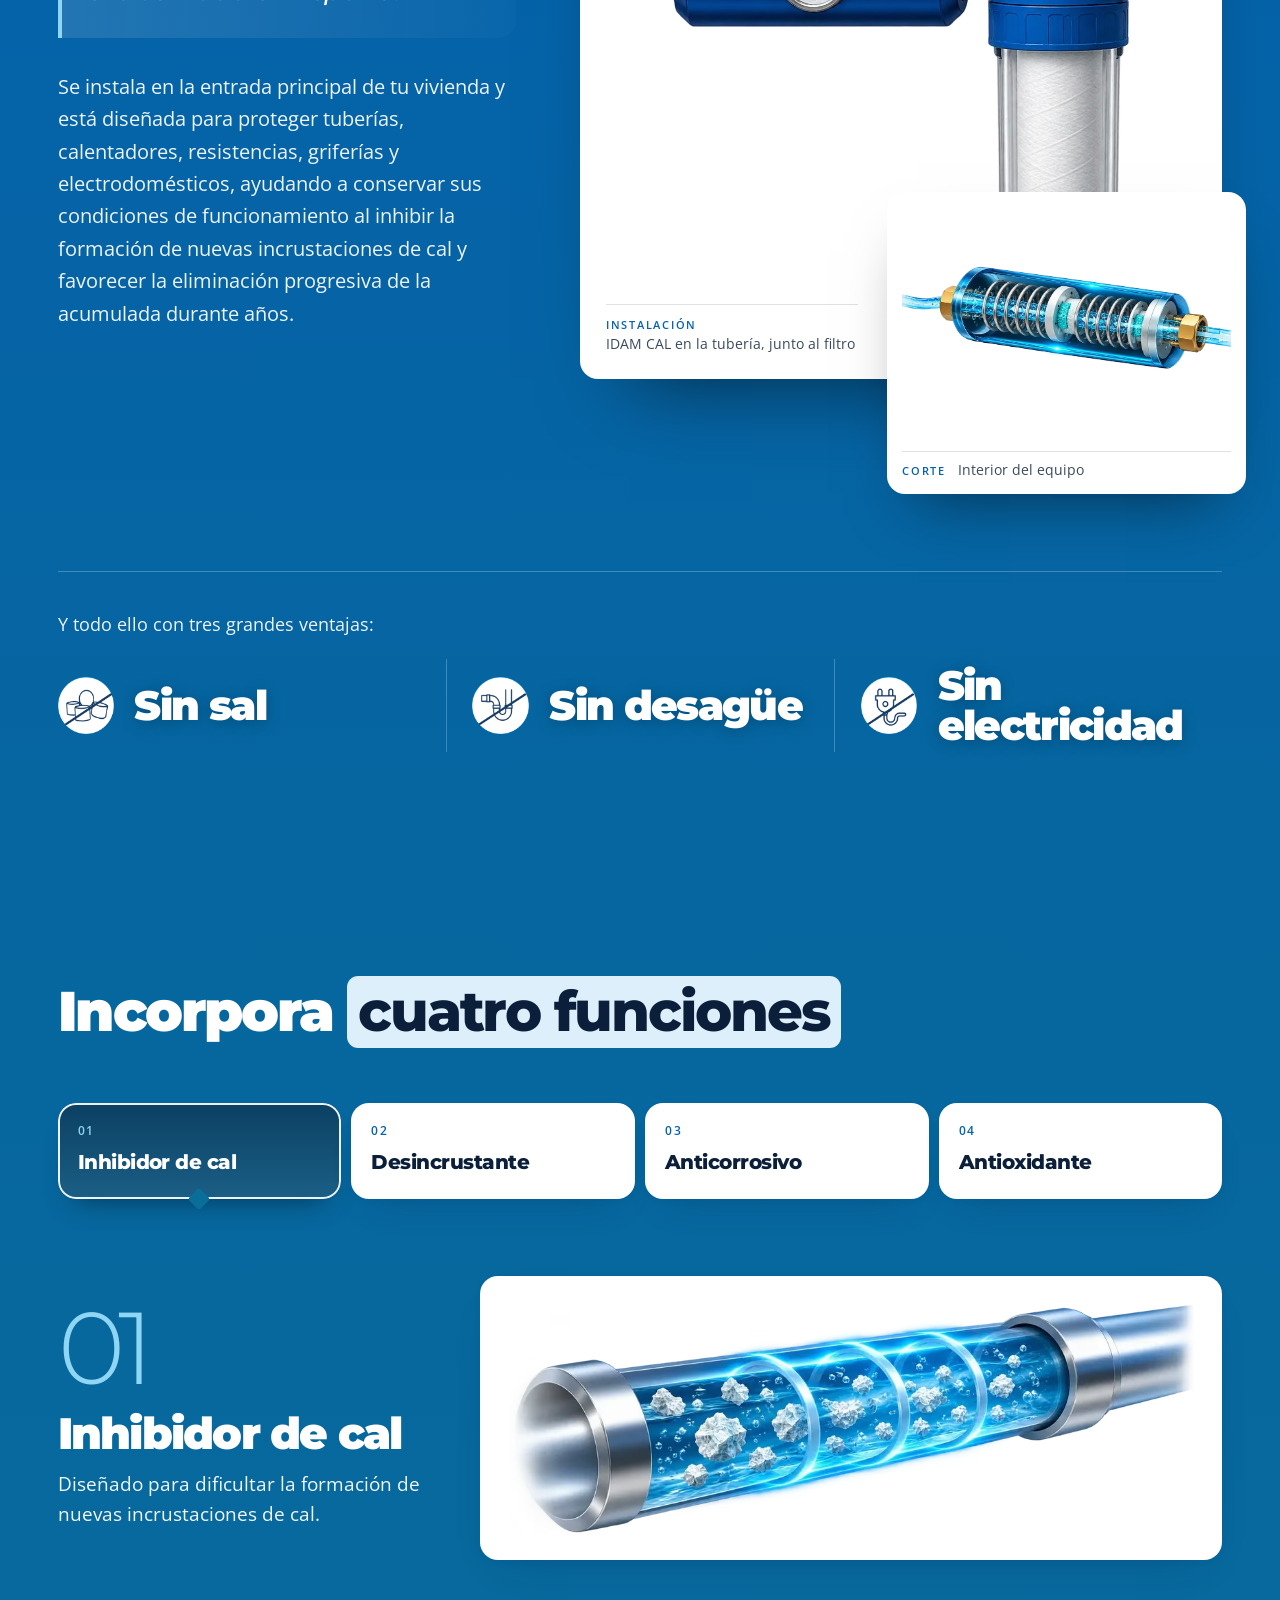
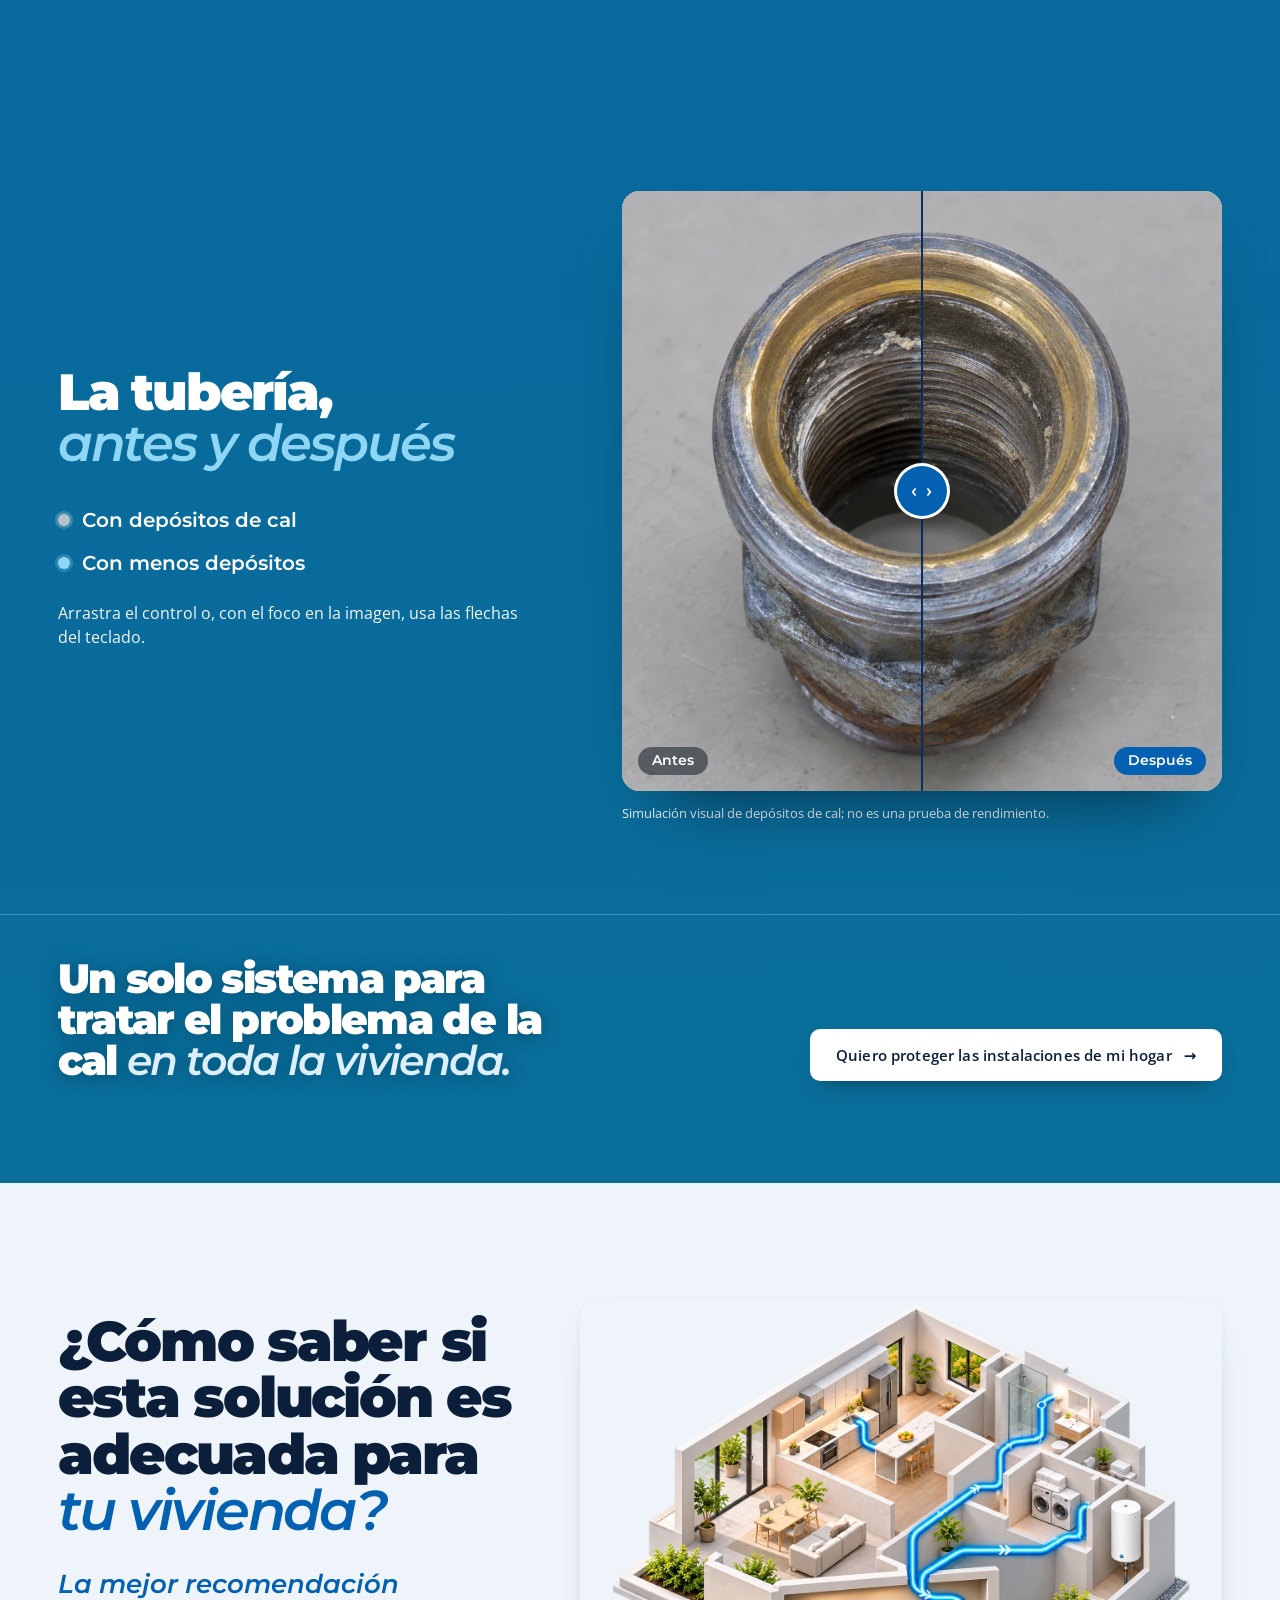
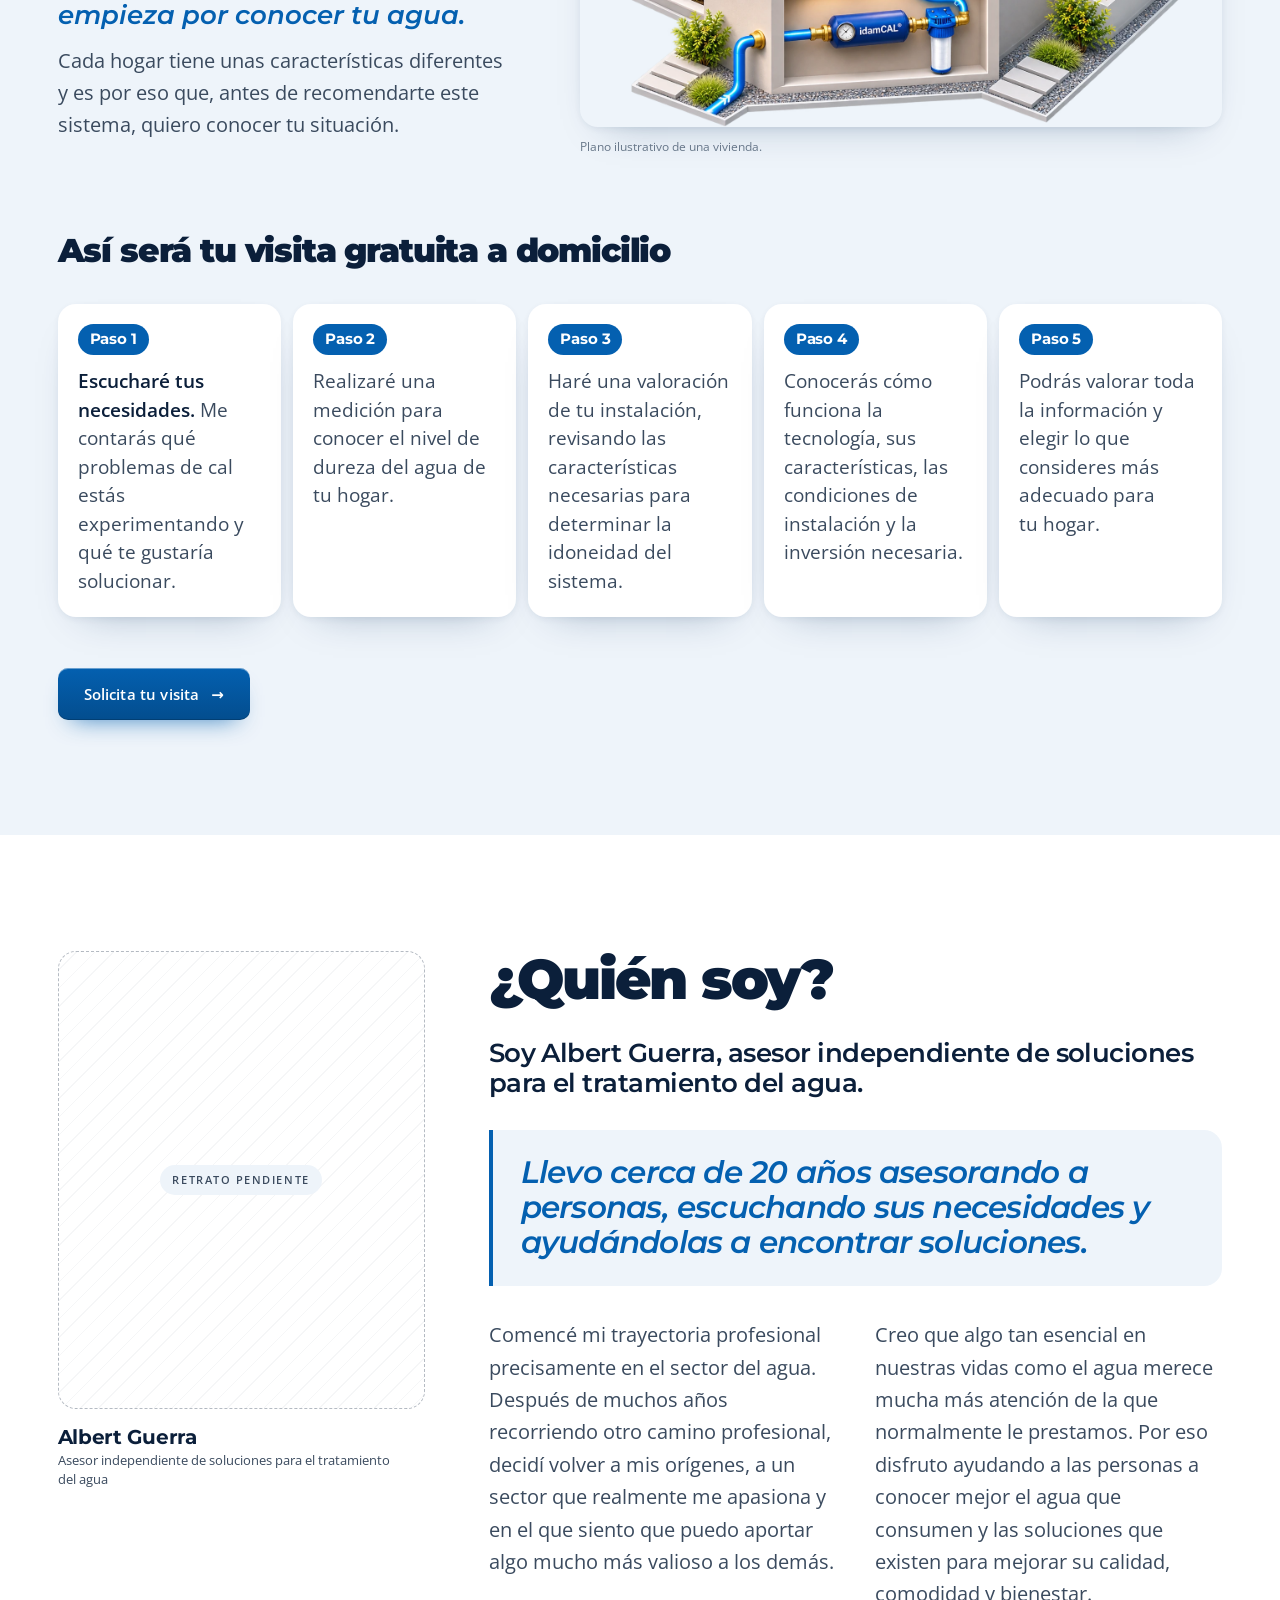
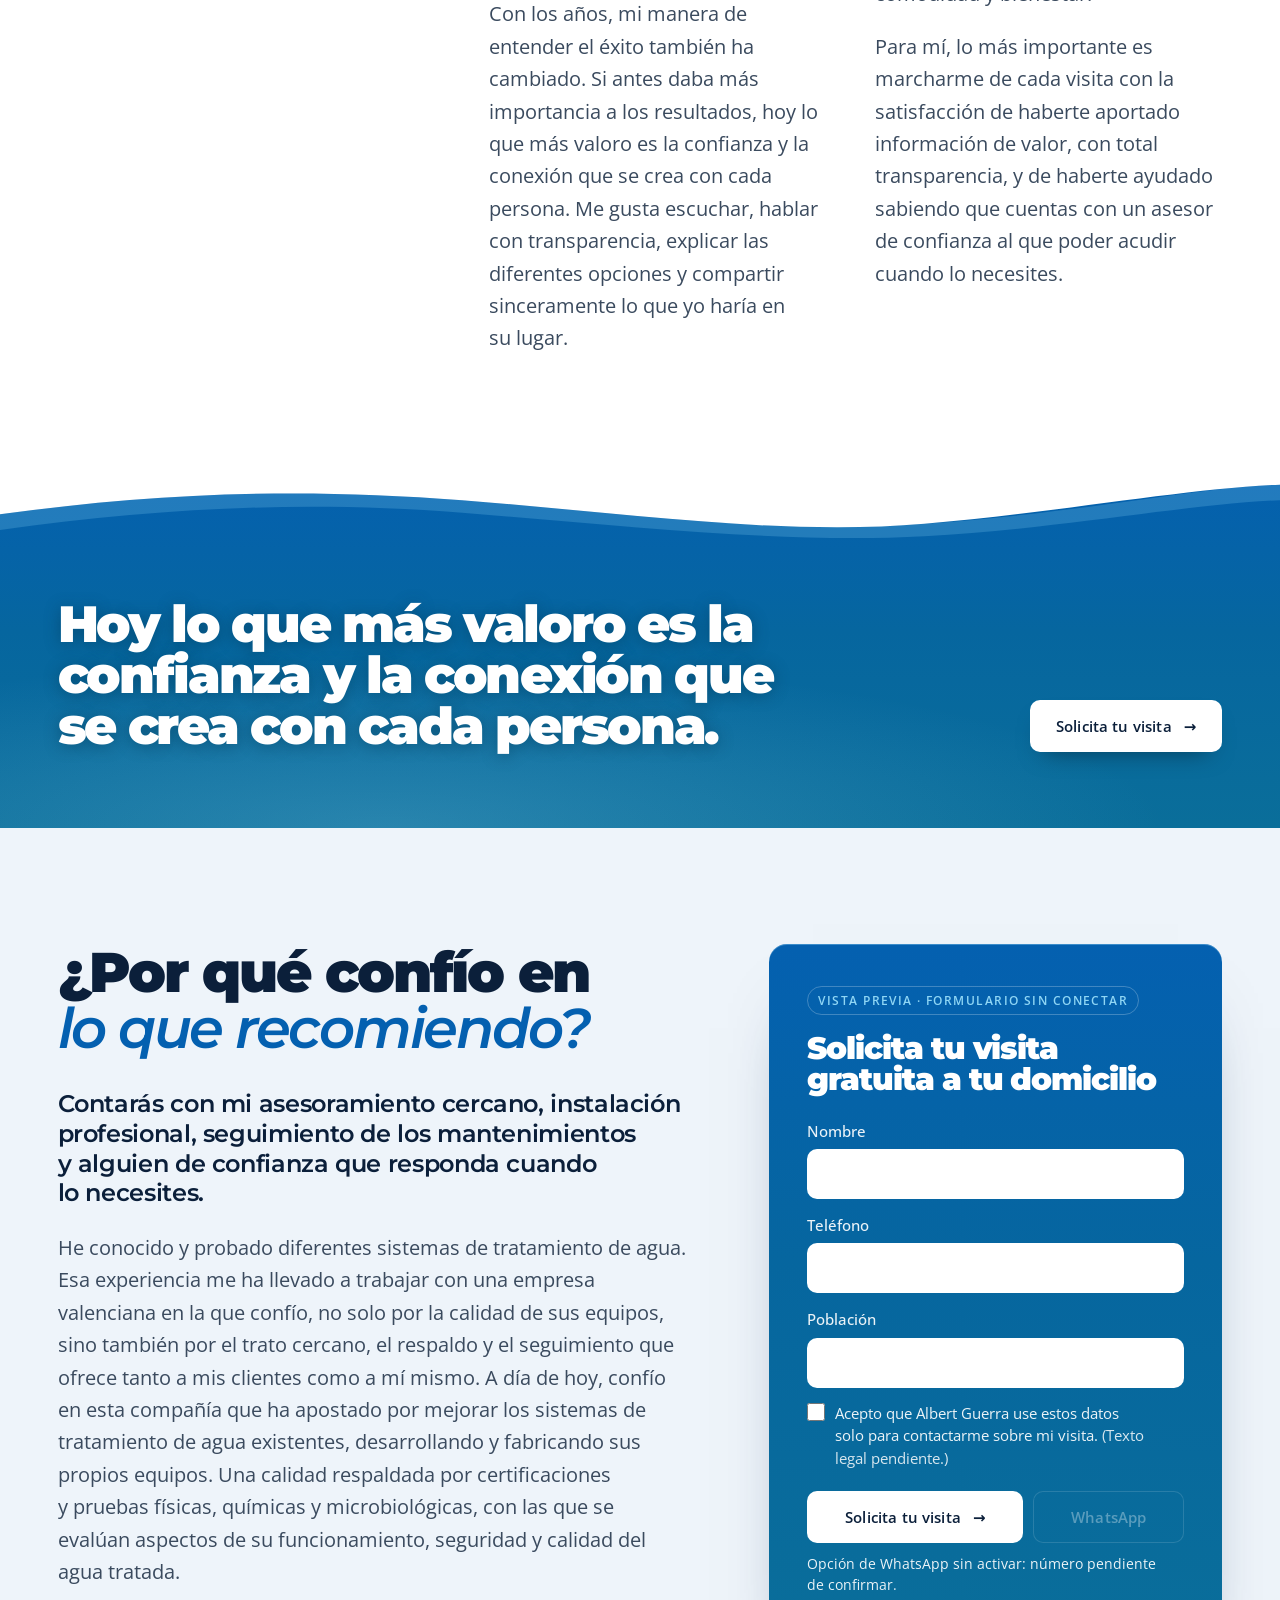
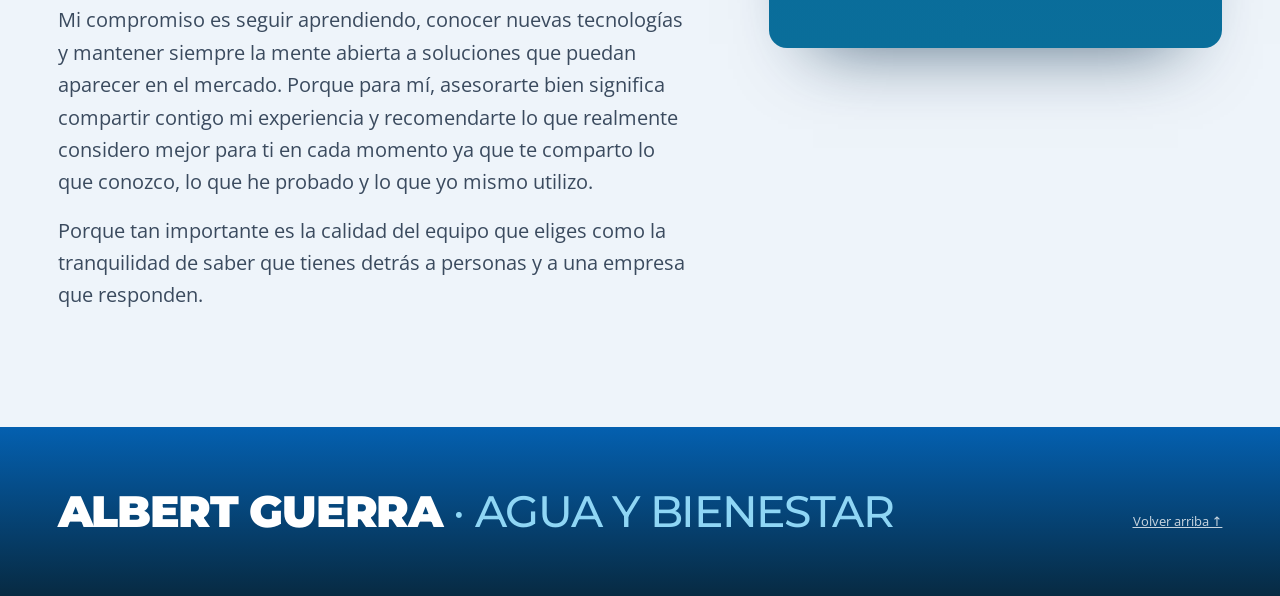
==== commit b1e301a7: "feat(v4): el azul entra en la seccion IDAM CAL con una franja de llegada en degradado desde La cal" ====
--- a/v4/index.html
+++ b/v4/index.html
@@ -16,7 +16,7 @@
 <script>document.documentElement.classList.add('js')</script>
 <link rel="preload" href="assets/fuente-4.woff2" as="font" type="font/woff2" crossorigin>
 <link rel="preload" href="assets/fuente-6.woff2" as="font" type="font/woff2" crossorigin>
-<link rel="stylesheet" href="styles.css?v=letras-2026-11-24">
+<link rel="stylesheet" href="styles.css?v=llegada-2026-11-24">
 <script src="app.js" defer></script>
 <script defer src="siteping-review.js?v=2"></script>
 </head>
--- a/v4/styles.css
+++ b/v4/styles.css
@@ -69,8 +69,12 @@
   background:radial-gradient(90% 70% at 30% 100%,rgba(150,215,245,.22),rgba(150,215,245,0) 68%)}
 
 /* tramo #sistema → #funciones (con .compare dentro): una sola rampa repartida en dos mitades.
-   La junta casa por construcción: --agua-2 cierra .solution y abre .functions. */
-.solution{background-color:var(--agua-1);background-image:linear-gradient(180deg,var(--agua-1),var(--agua-2))}
+   La junta casa por construcción: --agua-2 cierra .solution y abre .functions.
+   La entrada desde «La cal» (papel) se hace en degradado: la franja de llegada arranca en --paper,
+   llega al azul pleno en --arrival y el contenido empieza después, ya sobre azul. */
+.solution{--arrival:clamp(140px,18vw,260px);background-color:var(--agua-1);
+  background-image:linear-gradient(180deg,#fff 0,var(--agua-1) var(--arrival),var(--agua-2) 100%)}
+.sec.solution{padding-top:calc(var(--arrival) + clamp(16px,2vw,32px))}
 .functions{background-color:var(--agua-2);background-image:linear-gradient(180deg,var(--agua-2),var(--agua-3))}
 .compare{background:transparent}
 
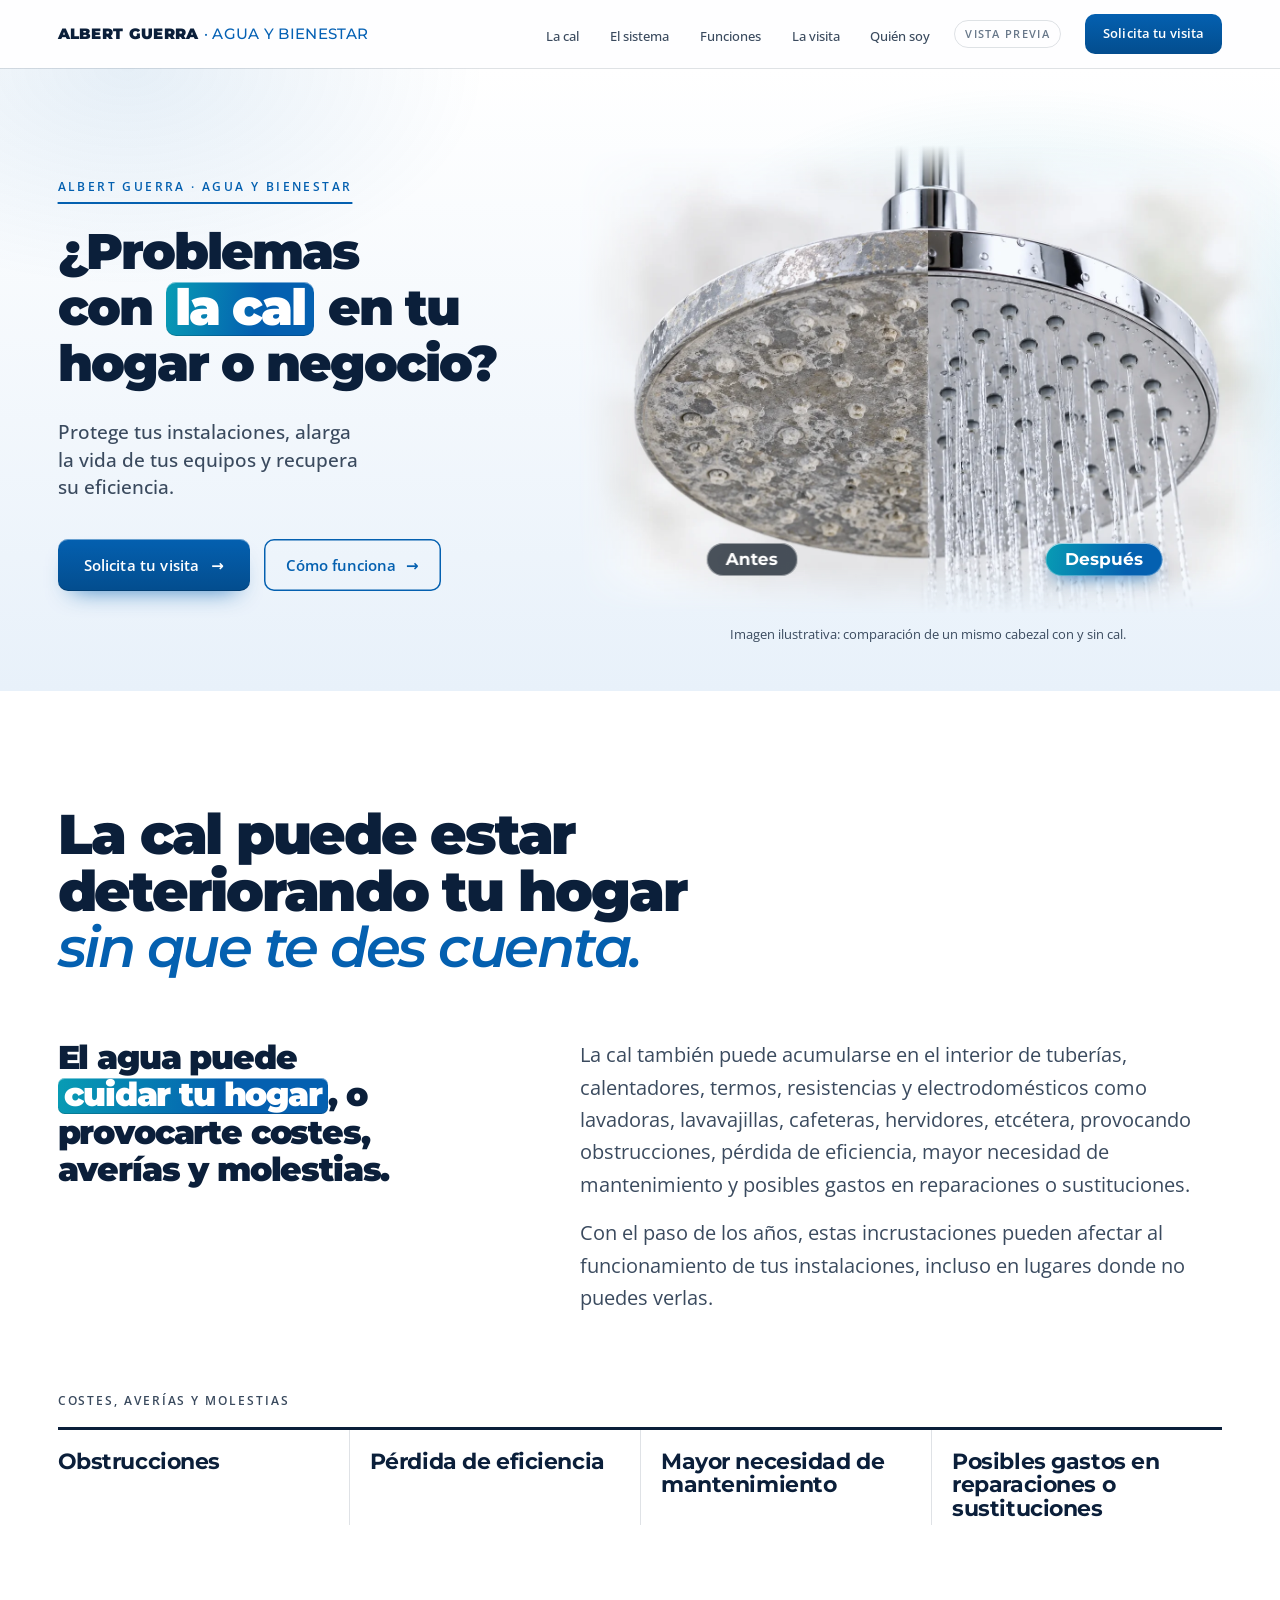
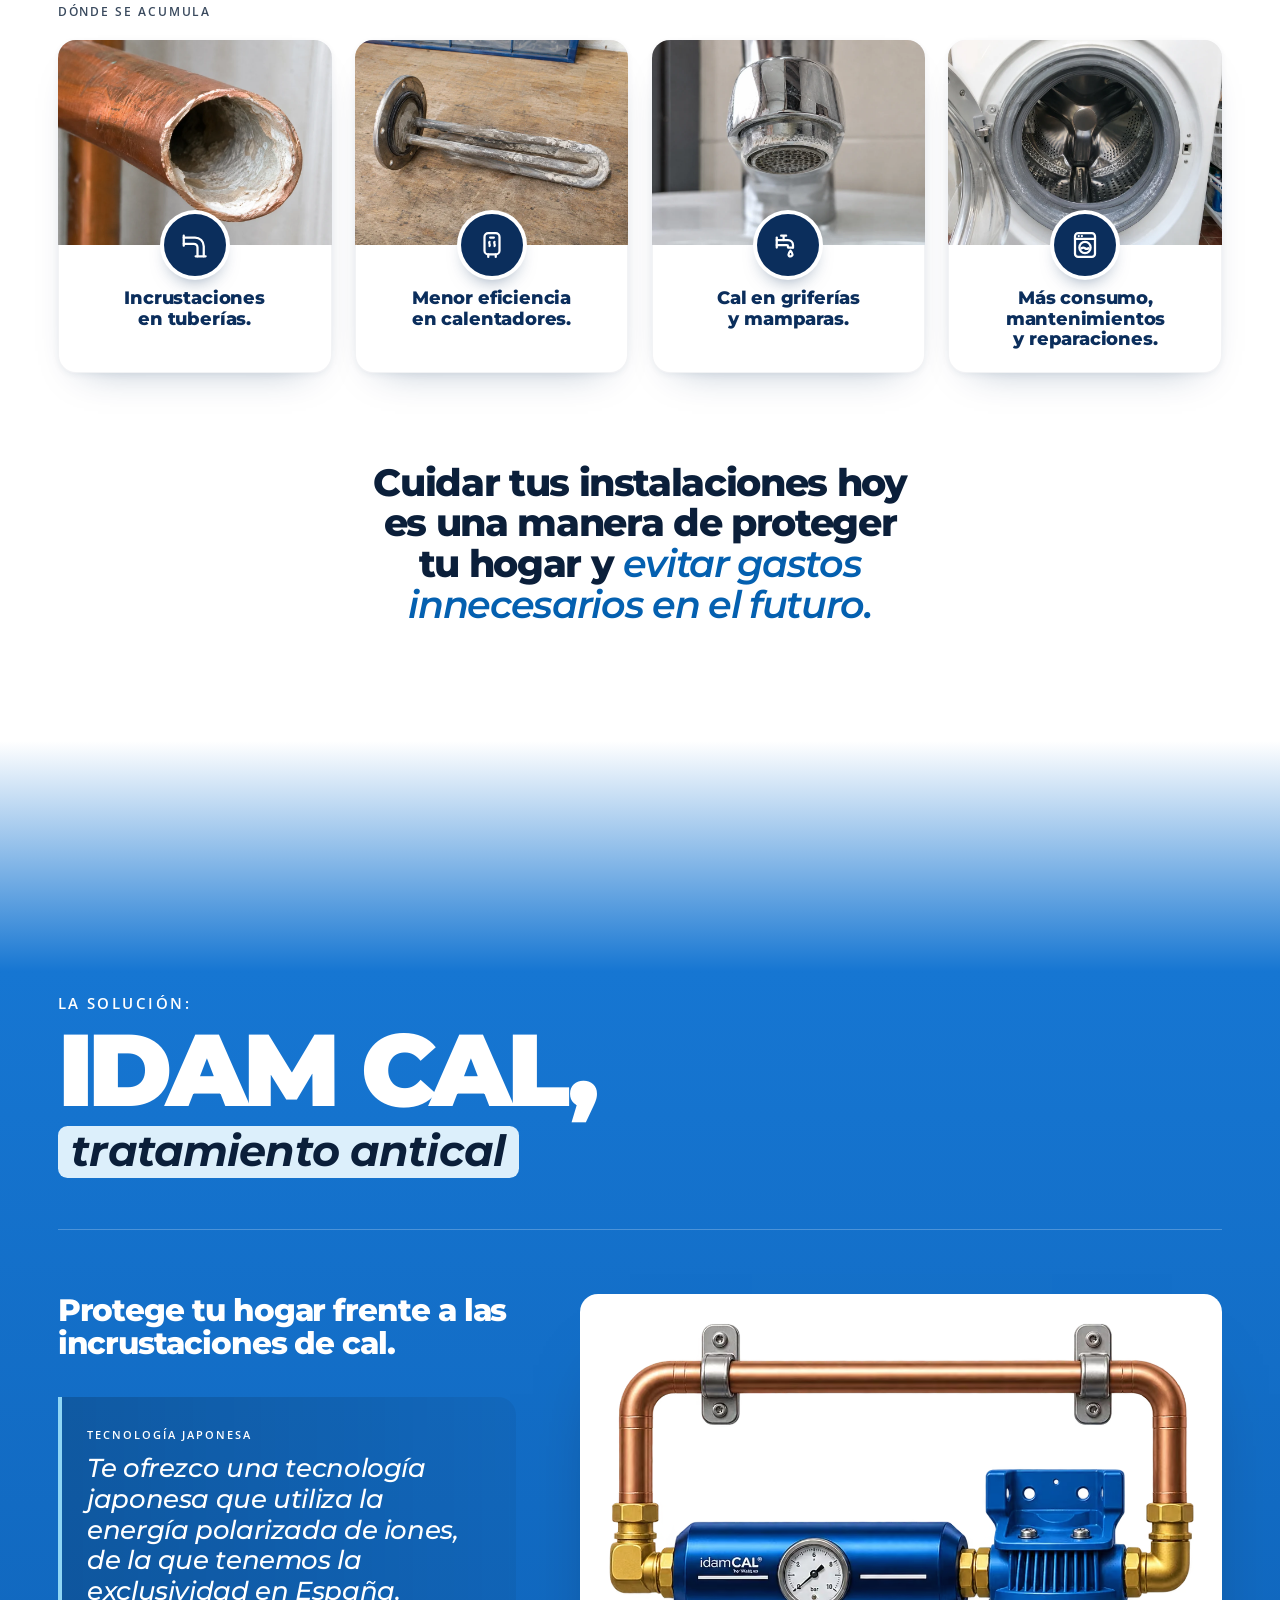
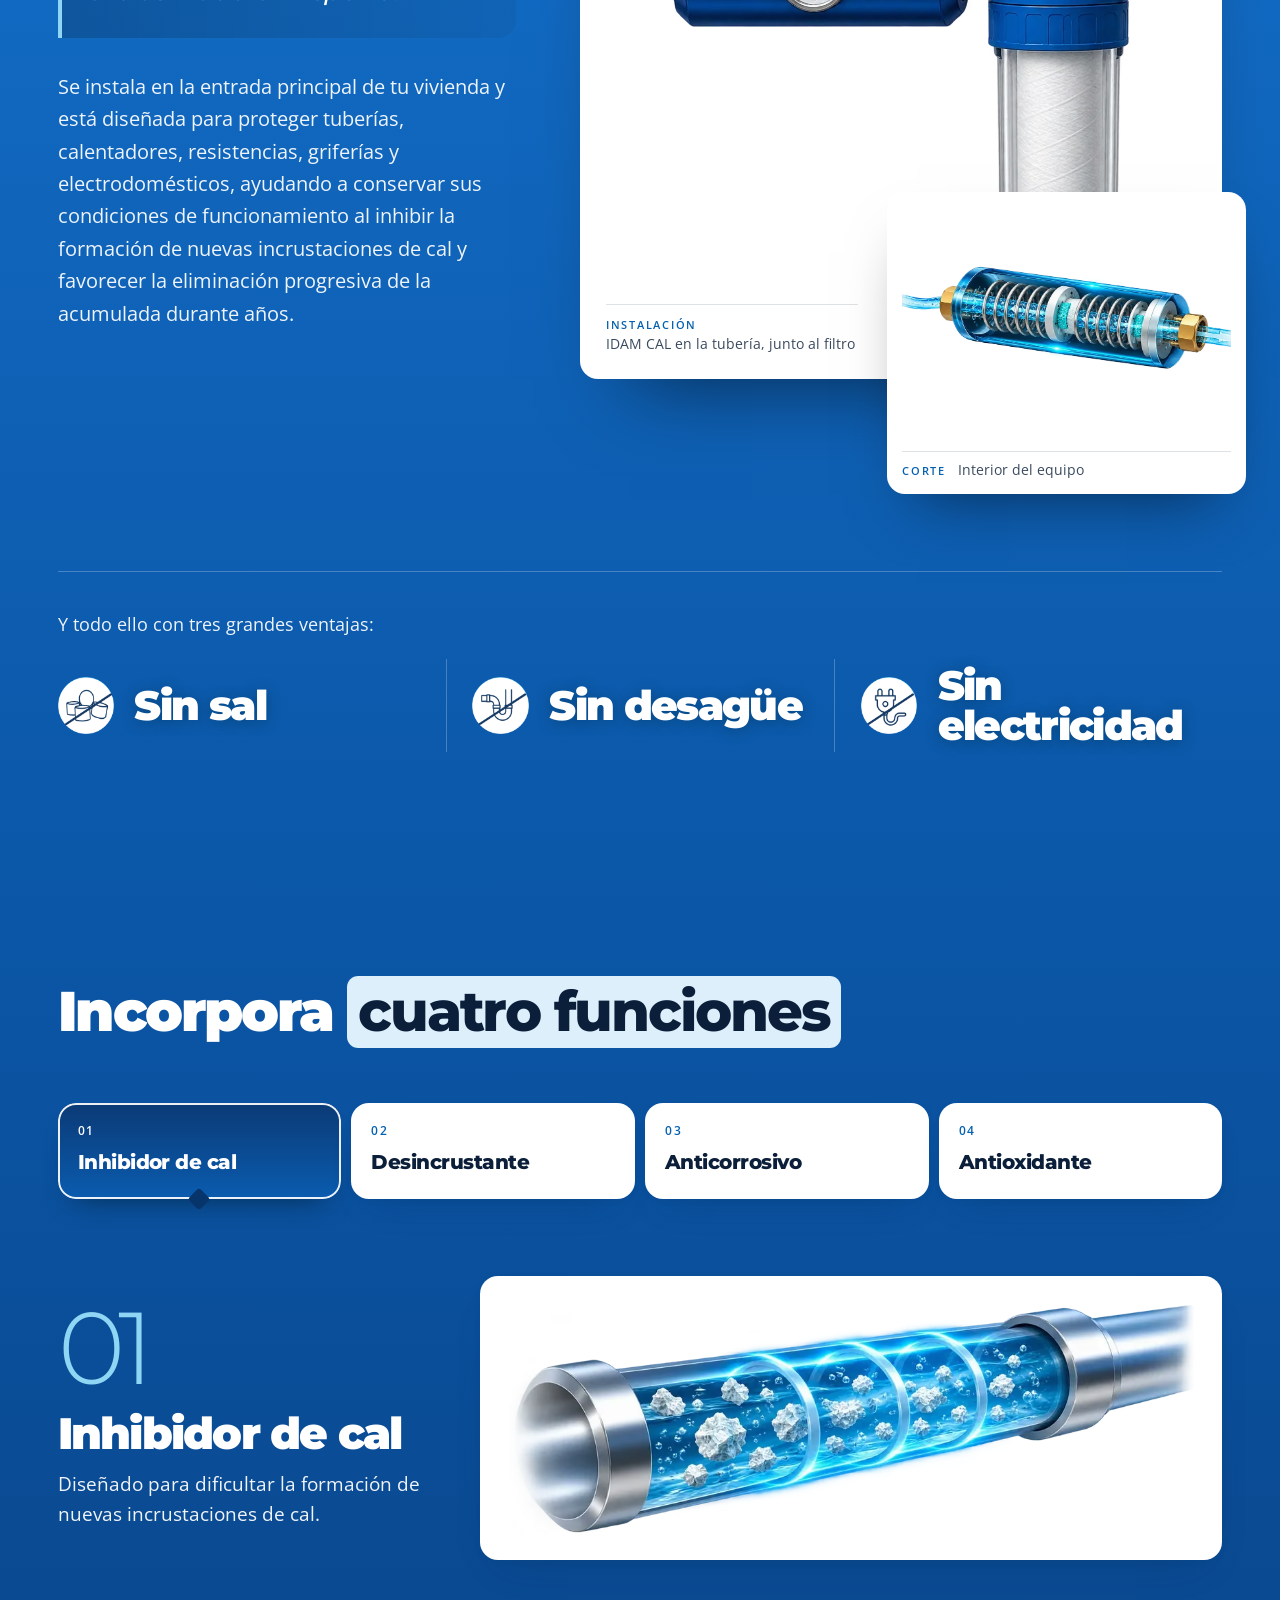
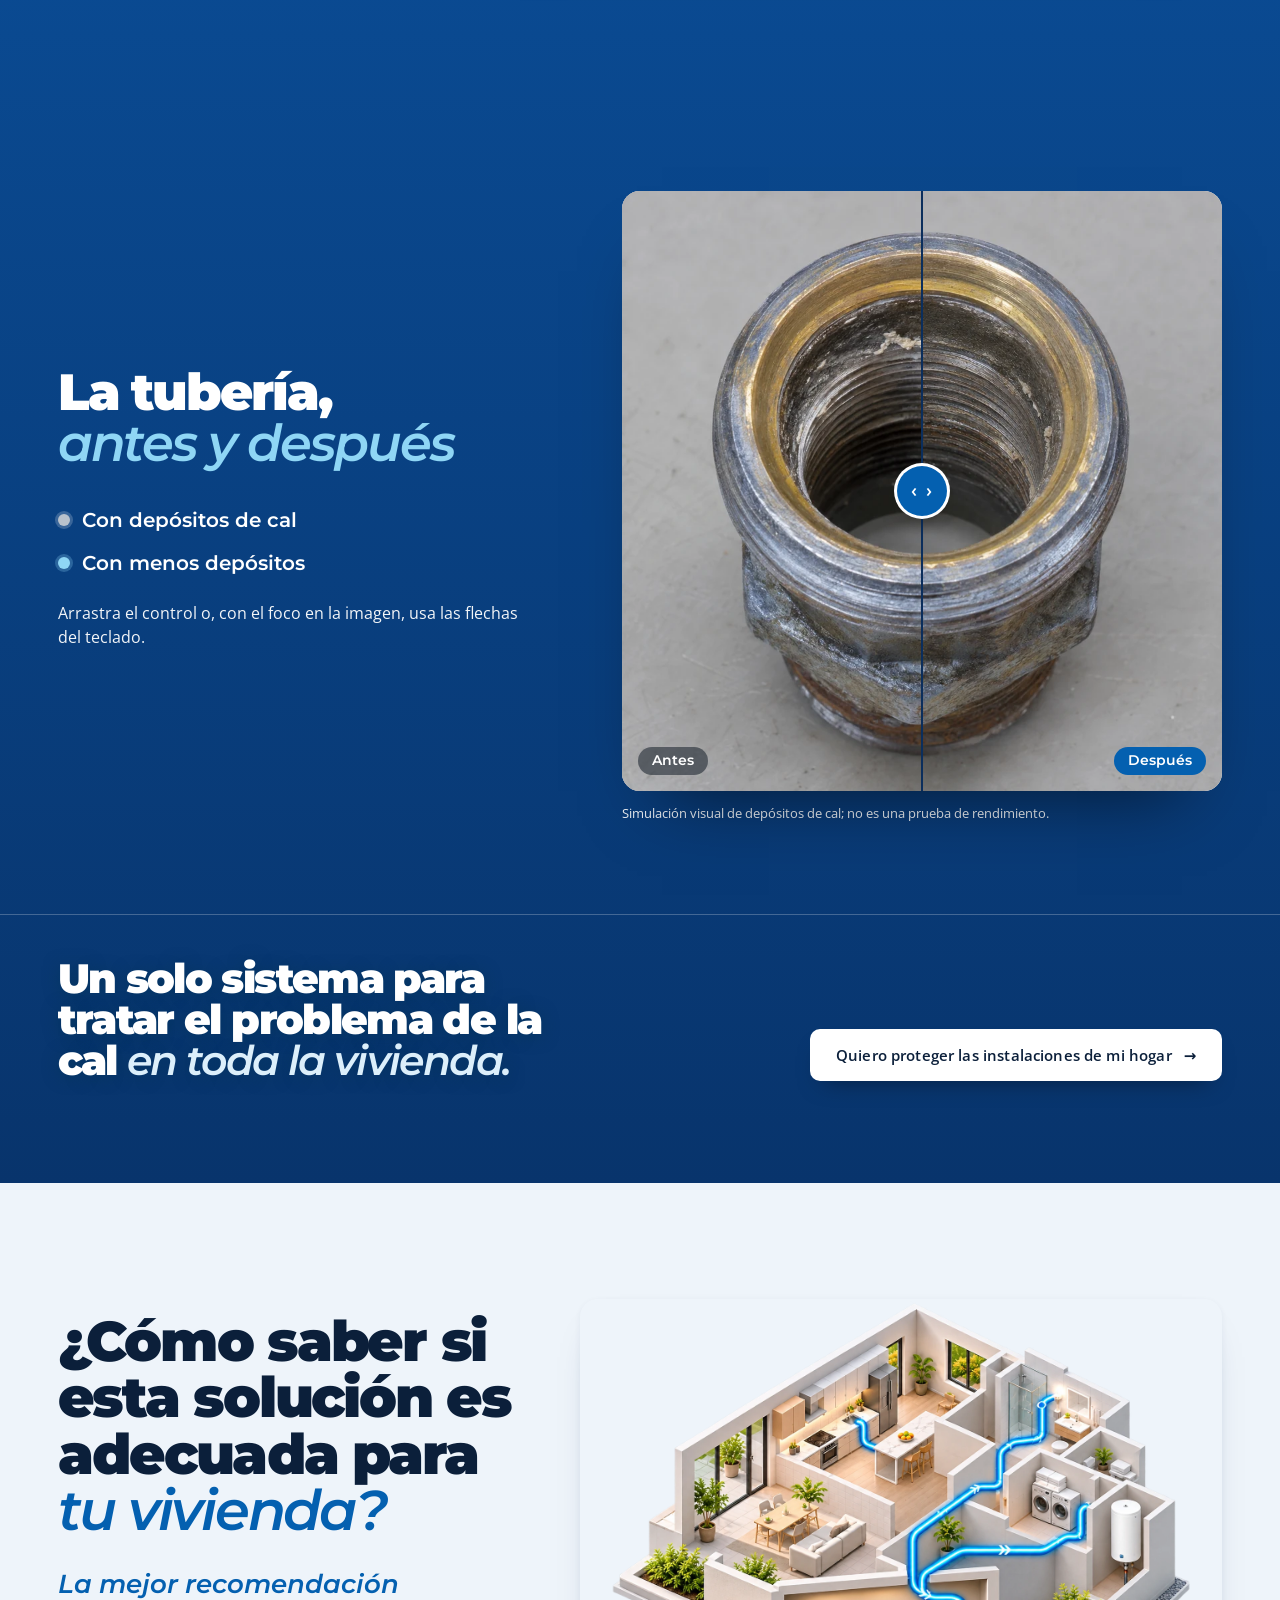
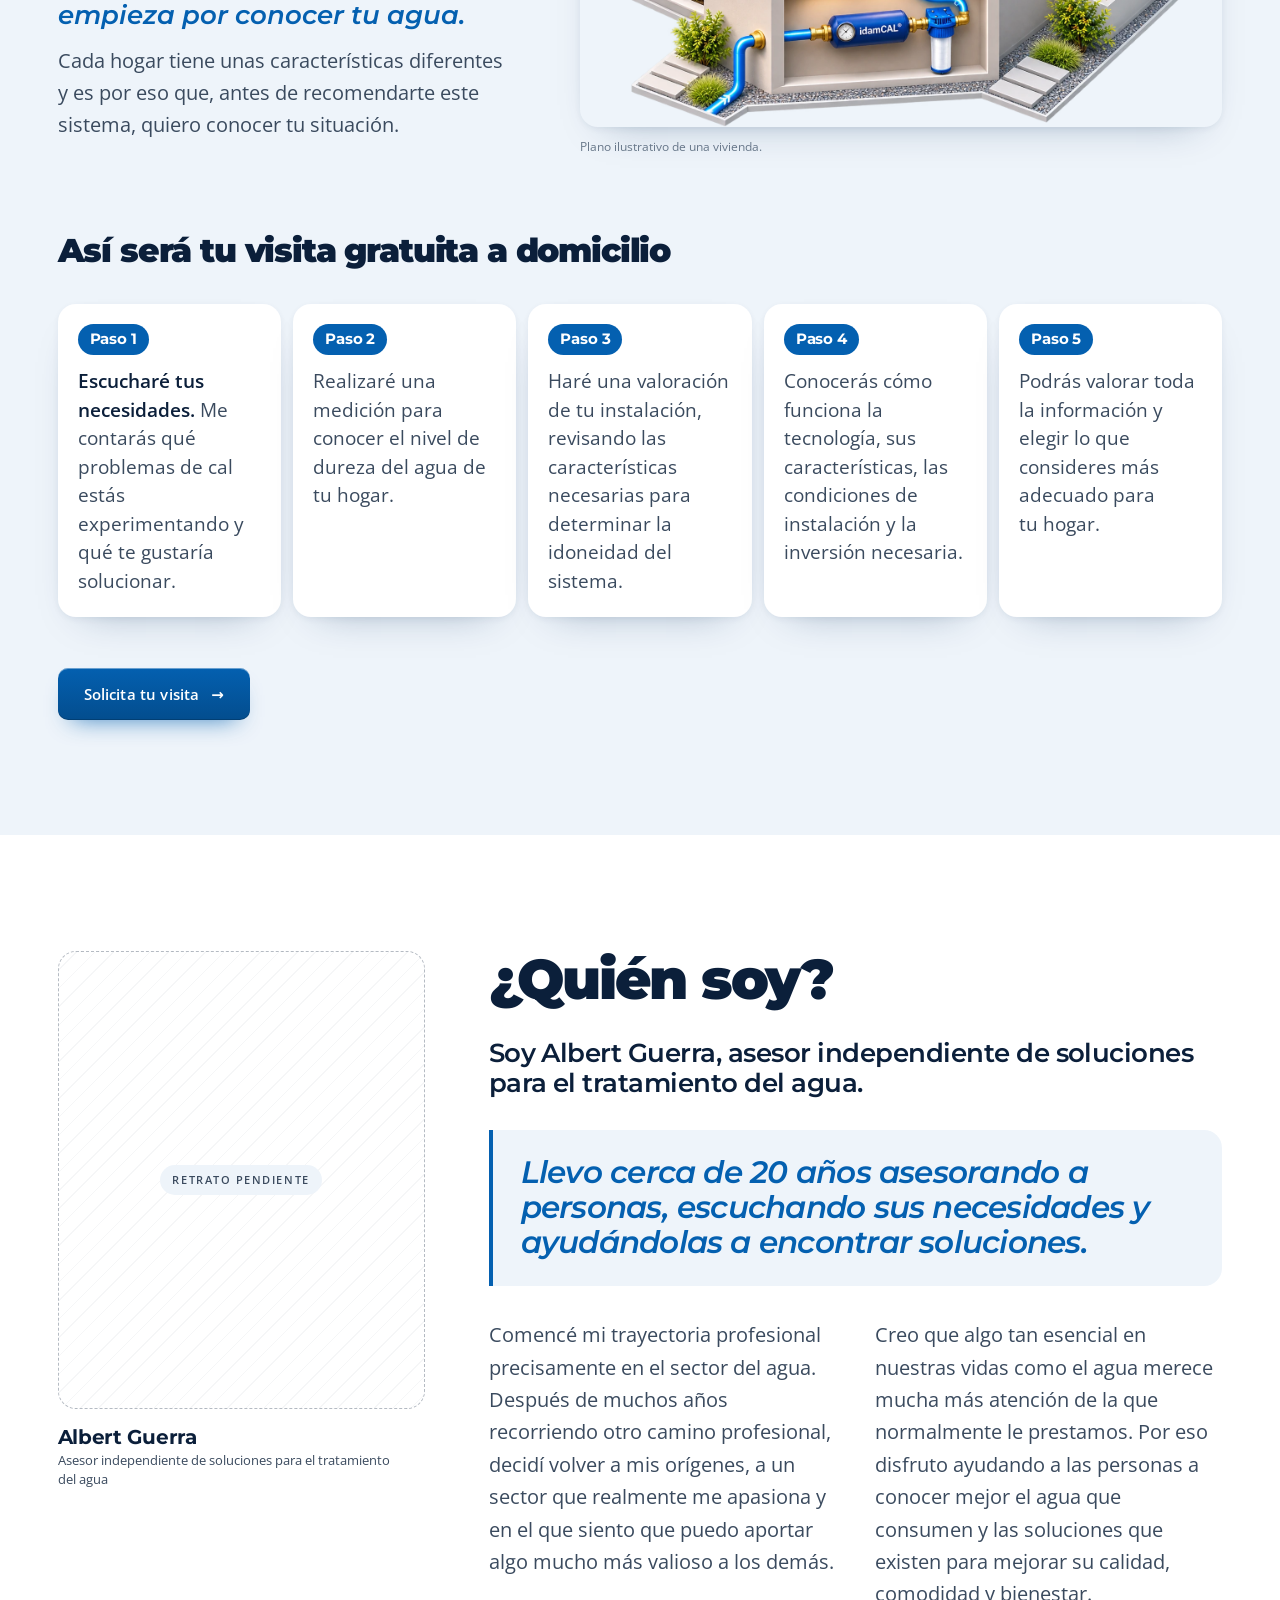
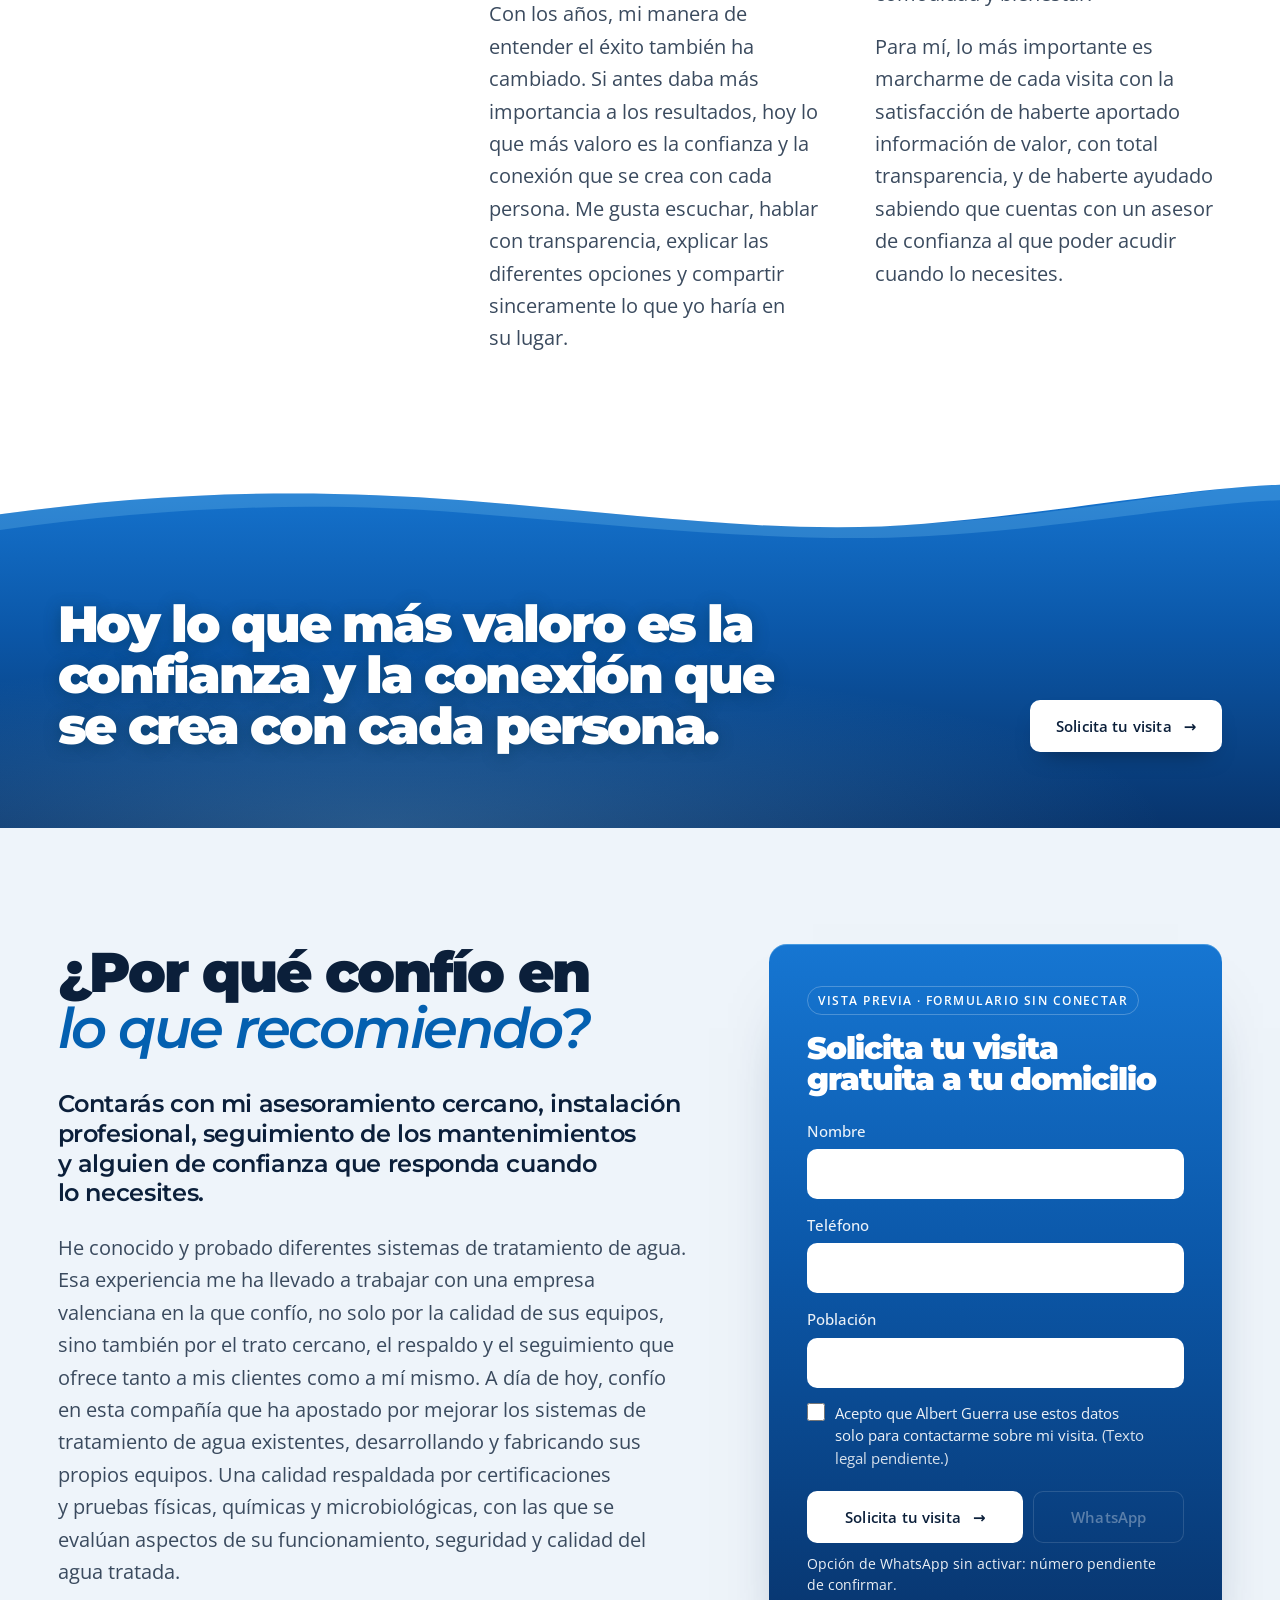
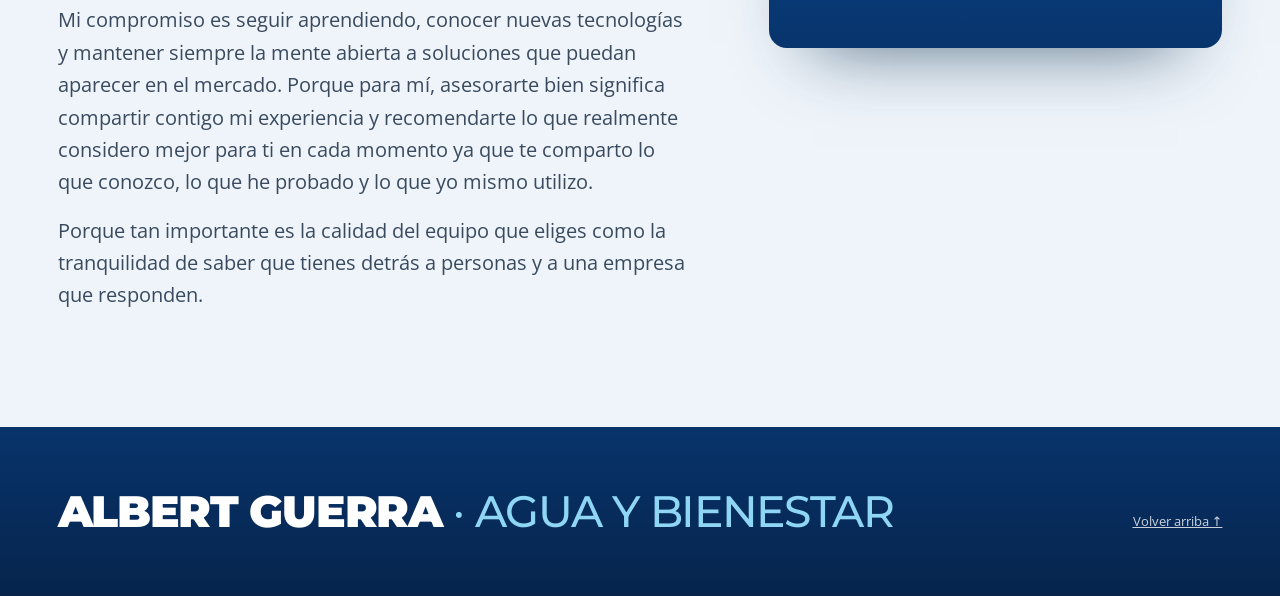
==== commit 4ea59f27: "feat(v4): paleta del cliente para el degradado de agua (agua-1/2/3), la pestana activa y el pie; tex" ====
--- a/v4/index.html
+++ b/v4/index.html
@@ -16,7 +16,7 @@
 <script>document.documentElement.classList.add('js')</script>
 <link rel="preload" href="assets/fuente-4.woff2" as="font" type="font/woff2" crossorigin>
 <link rel="preload" href="assets/fuente-6.woff2" as="font" type="font/woff2" crossorigin>
-<link rel="stylesheet" href="styles.css?v=llegada-2026-11-24">
+<link rel="stylesheet" href="styles.css?v=paleta-2026-11-24">
 <script src="app.js" defer></script>
 <script defer src="siteping-review.js?v=2"></script>
 </head>
--- a/v4/styles.css
+++ b/v4/styles.css
@@ -24,9 +24,9 @@
   --aqua:#8FD6F5;       /* acento sobre oscuro (azul claro, sin verde) */
   --cian-claro:#DCEFFB; /* pastilla sobre oscuro */
 
-  /* degradado de agua: tres paradas en un solo eje, de oscuro a menos oscuro y sin volver a oscurecer.
-     Punto más claro (--agua-3): #FFF 8,3:1 · --aqua 5,2:1. */
-  --agua-1:#0460B0; --agua-2:#06669F; --agua-3:#0A6E9A;
+  /* degradado de agua: tres paradas en un solo eje, de menos oscuro a más oscuro.
+     Paleta del cliente (24-nov-2026). Punto más claro (--agua-1): #FFF 4,6:1. */
+  --agua-1:#1676D2; --agua-2:#0B57A8; --agua-3:#08346C;
   --agua:linear-gradient(180deg,var(--agua-1) 0%,var(--agua-2) 45%,var(--agua-3) 100%);
 
   --r:18px;
@@ -217,12 +217,12 @@
 .solution__title{font-family:var(--display);font-weight:900;font-size:clamp(2.6rem,8vw,7.5rem);line-height:.9;letter-spacing:-.05em}
 .solution__title em{display:table;margin-top:.22em;padding:.06em .32em .1em;border-radius:.22em;background:var(--cian-claro);color:var(--ink);
   font-weight:700;font-size:max(.42em,1.35rem);letter-spacing:-.02em;line-height:1.05}
-.solution__kicker{display:block;font-family:var(--body);font-size:clamp(14px,1.2vw,16px);font-weight:600;letter-spacing:.16em;text-transform:uppercase;color:var(--aqua);margin-bottom:.9em}
+.solution__kicker{display:block;font-family:var(--body);font-size:clamp(14px,1.2vw,16px);font-weight:600;letter-spacing:.16em;text-transform:uppercase;color:#fff;margin-bottom:.9em}
 .solution__grid{display:grid;grid-template-columns:minmax(0,5fr) minmax(0,7fr);gap:clamp(36px,5vw,88px);margin-top:clamp(40px,5vw,72px);align-items:start}
 .solution__h3{font-family:var(--display);font-size:clamp(1.5rem,2.4vw,2.2rem);font-weight:800;line-height:1.06;letter-spacing:-.035em}
 .jp{margin-top:clamp(28px,3vw,40px);padding:clamp(22px,2.4vw,32px) clamp(18px,2vw,28px);border-left:4px solid var(--aqua);border-radius:0 var(--r) var(--r) 0;
-  background:linear-gradient(90deg,rgba(255,255,255,.12),rgba(255,255,255,.02));font-family:var(--display);font-style:italic;font-size:clamp(1.3rem,2vw,1.85rem);font-weight:500;line-height:1.2;letter-spacing:-.015em}
-.jp__tag{display:block;margin-bottom:12px;font-family:var(--body);font-style:normal;font-size:11px;font-weight:600;letter-spacing:.18em;text-transform:uppercase;color:var(--aqua)}
+  background:linear-gradient(90deg,rgba(0,0,0,.18),rgba(0,0,0,.05));font-family:var(--display);font-style:italic;font-size:clamp(1.3rem,2vw,1.85rem);font-weight:500;line-height:1.2;letter-spacing:-.015em}
+.jp__tag{display:block;margin-bottom:12px;font-family:var(--body);font-style:normal;font-size:11px;font-weight:600;letter-spacing:.18em;text-transform:uppercase;color:#fff}
 .solution__body{margin-top:clamp(24px,2.6vw,36px);color:rgba(255,255,255,.93);max-width:40em}
 
 .solution__media{position:relative;padding-bottom:clamp(80px,9vw,140px)}
@@ -253,10 +253,10 @@
 .tab__t{font-family:var(--display);font-size:clamp(1.05rem,1.6vw,1.45rem);font-weight:800;line-height:1.05;letter-spacing:-.025em}
 /* realce solo en las inactivas y solo con background-color: el atajo `background` borraba el degradado de la activa */
 .tab:not([aria-selected="true"]):hover{background-color:#F5F9FD}
-.tab[aria-selected="true"]{color:#fff;background-image:linear-gradient(180deg,#0B4062,#1B5F86);
+.tab[aria-selected="true"]{color:#fff;background-image:linear-gradient(180deg,#0B3A75,#0A5CB0);
   box-shadow:inset 0 0 0 2px rgba(255,255,255,.92),0 16px 28px -18px rgba(3,30,50,.8)}
 .tab[aria-selected="true"]:hover{box-shadow:inset 0 0 0 2px var(--aqua),0 16px 28px -18px rgba(3,30,50,.8)}
-.tab[aria-selected="true"] .tab__n{color:var(--aqua)}
+.tab[aria-selected="true"] .tab__n{color:#fff}
 .tab[aria-selected="true"]::after{content:"";position:absolute;left:calc(50% - 8px);bottom:-8px;width:16px;height:16px;border-radius:3px;background:var(--agua-3);transform:rotate(45deg)}
 .tab:focus-visible{outline-offset:-4px;z-index:1}
 .tab[aria-selected="true"]:focus-visible,.functions .panel:focus-visible{outline-color:var(--aqua)}
@@ -352,7 +352,7 @@
 
 .form{position:sticky;top:92px;padding:clamp(24px,3vw,40px);border-radius:var(--r);color:#fff;
   box-shadow:inset 0 1px 0 rgba(160,220,248,.35),0 40px 70px -44px rgba(4,40,70,.7)}
-.form__flag{display:inline-block;padding:4px 10px;border:1px solid var(--line-l);border-radius:999px;font-size:12px;font-weight:600;letter-spacing:.12em;text-transform:uppercase;color:var(--aqua)}
+.form__flag{display:inline-block;padding:4px 10px;border:1px solid var(--line-l);border-radius:999px;font-size:12px;font-weight:600;letter-spacing:.12em;text-transform:uppercase;color:#fff}
 .form__t{margin:18px 0 24px;font-family:var(--display);font-size:clamp(1.6rem,2.4vw,2.2rem);font-weight:900;line-height:1;letter-spacing:-.035em;text-wrap:balance}
 .field{display:grid;gap:6px;margin-bottom:14px}
 .field label{font-size:15px;font-weight:500;color:rgba(255,255,255,.92)}
@@ -371,7 +371,7 @@
 .form__status:not(:empty){padding:12px 14px;border-left:3px solid var(--aqua);border-radius:0 var(--r-btn) var(--r-btn) 0;background:rgba(255,255,255,.1)}
 
 /* pie */
-.foot{padding:clamp(40px,5vw,64px) 0;background:linear-gradient(180deg,var(--agua-1) 0%,#072A42 100%);color:#fff}
+.foot{padding:clamp(40px,5vw,64px) 0;background:linear-gradient(180deg,var(--agua-3) 0%,#06244C 100%);color:#fff}
 .foot__in{display:flex;flex-wrap:wrap;justify-content:space-between;align-items:end;gap:16px}
 .foot__word{font-family:var(--display);font-size:clamp(1.5rem,3.4vw,3rem);font-weight:900;text-transform:uppercase;letter-spacing:-.03em;line-height:.95}
 .foot__word span{font-weight:500;color:var(--aqua)}
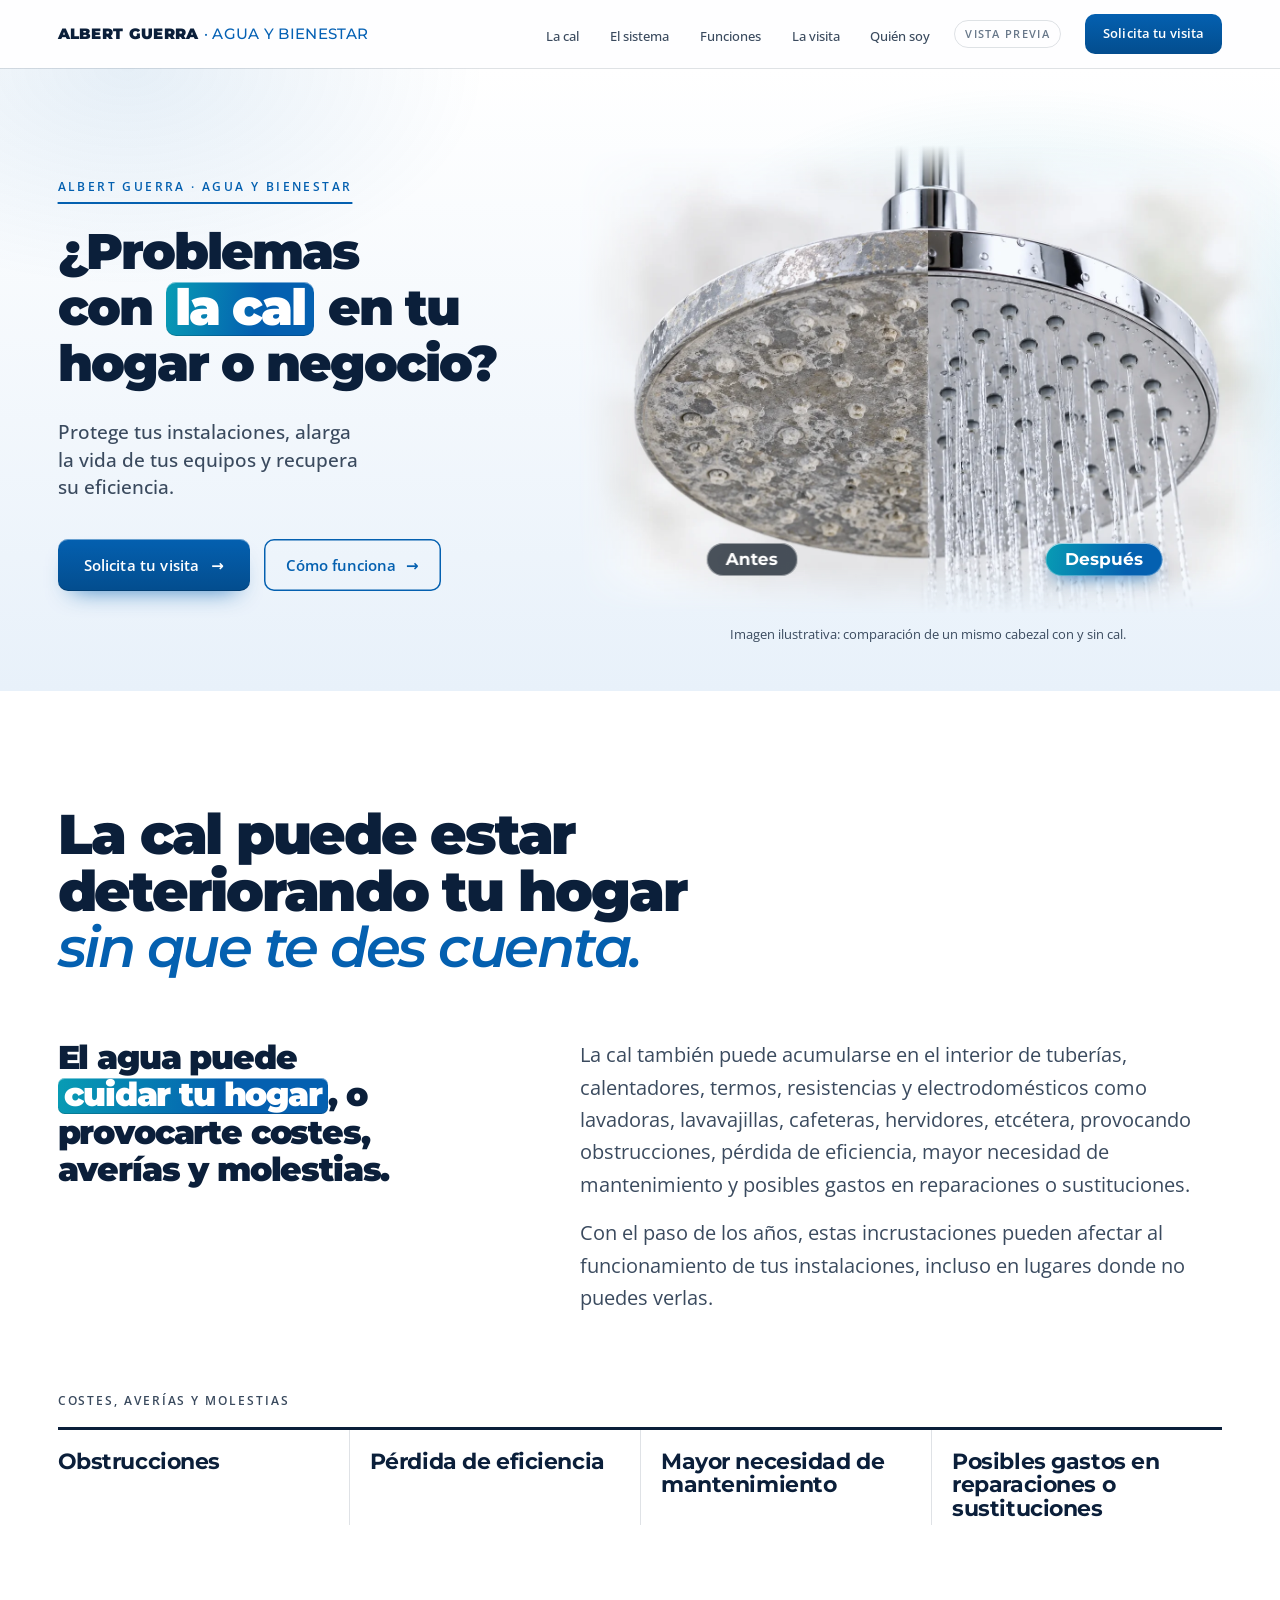
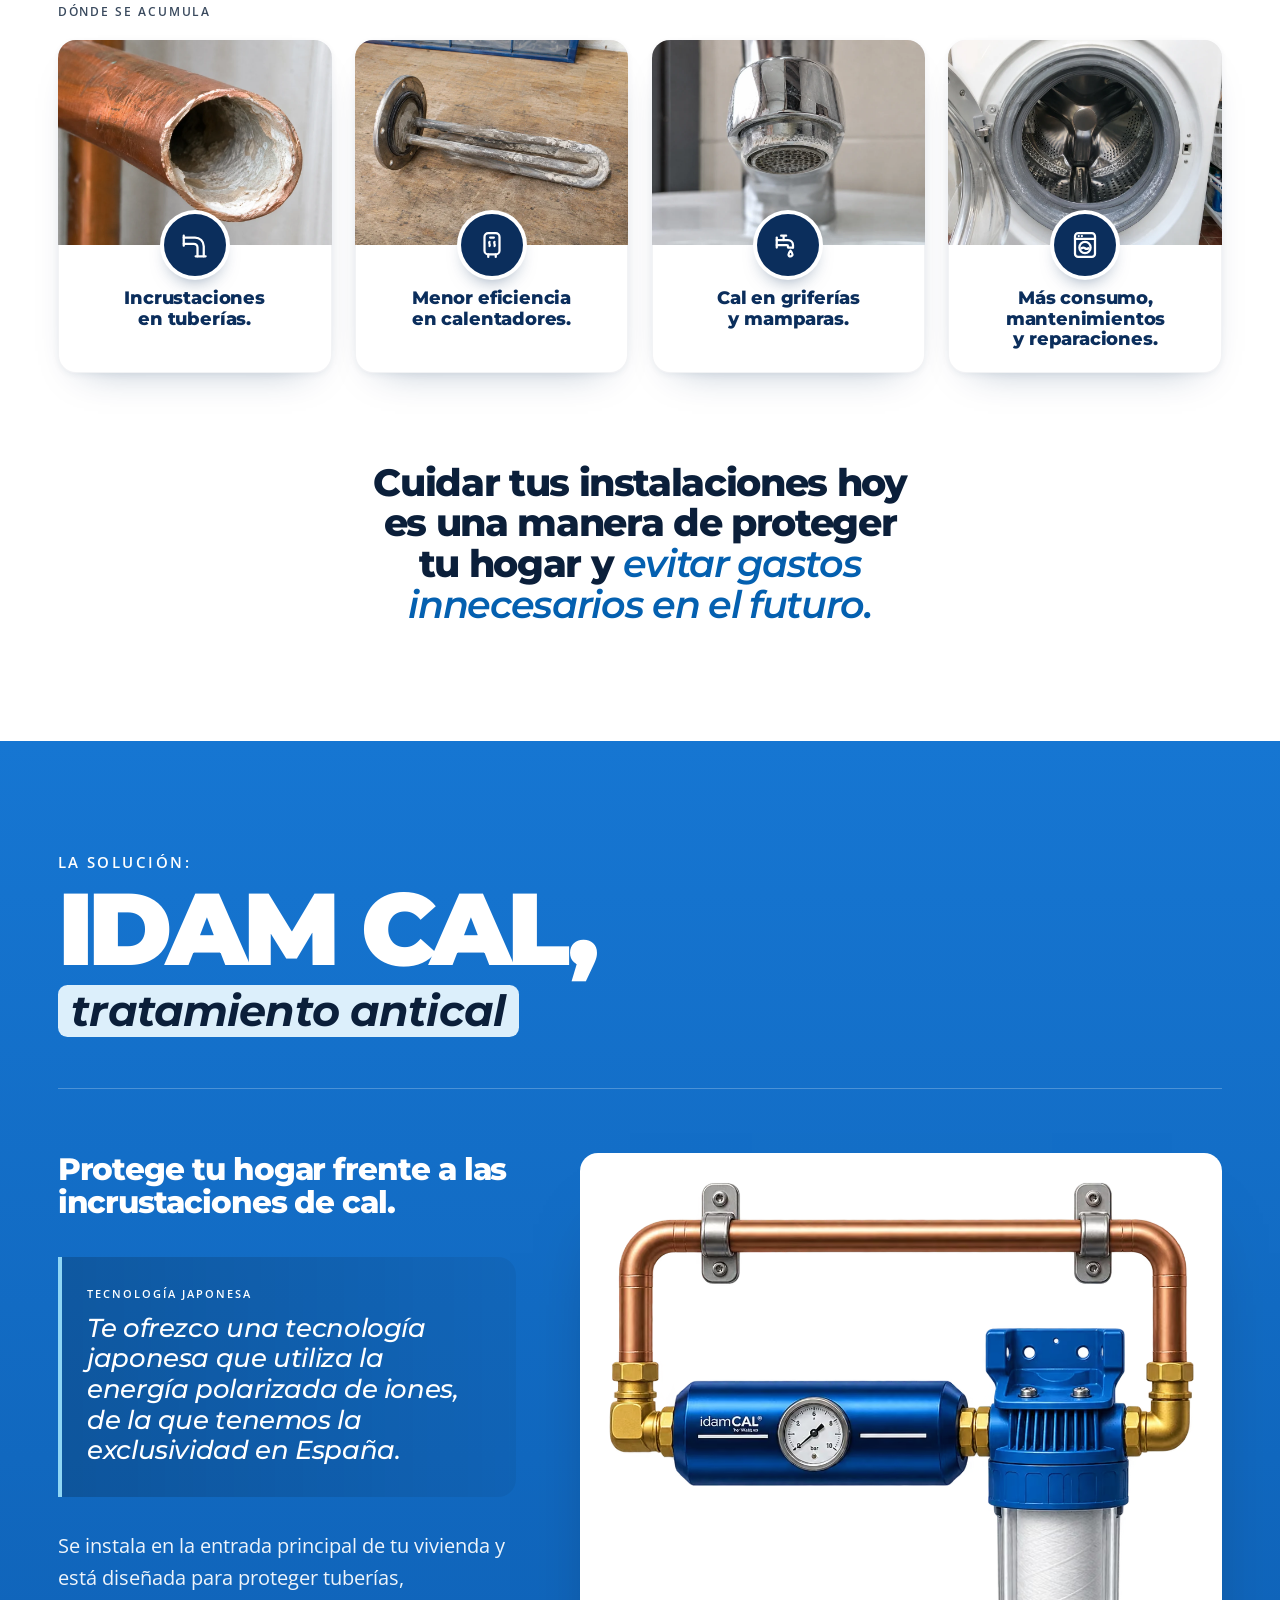
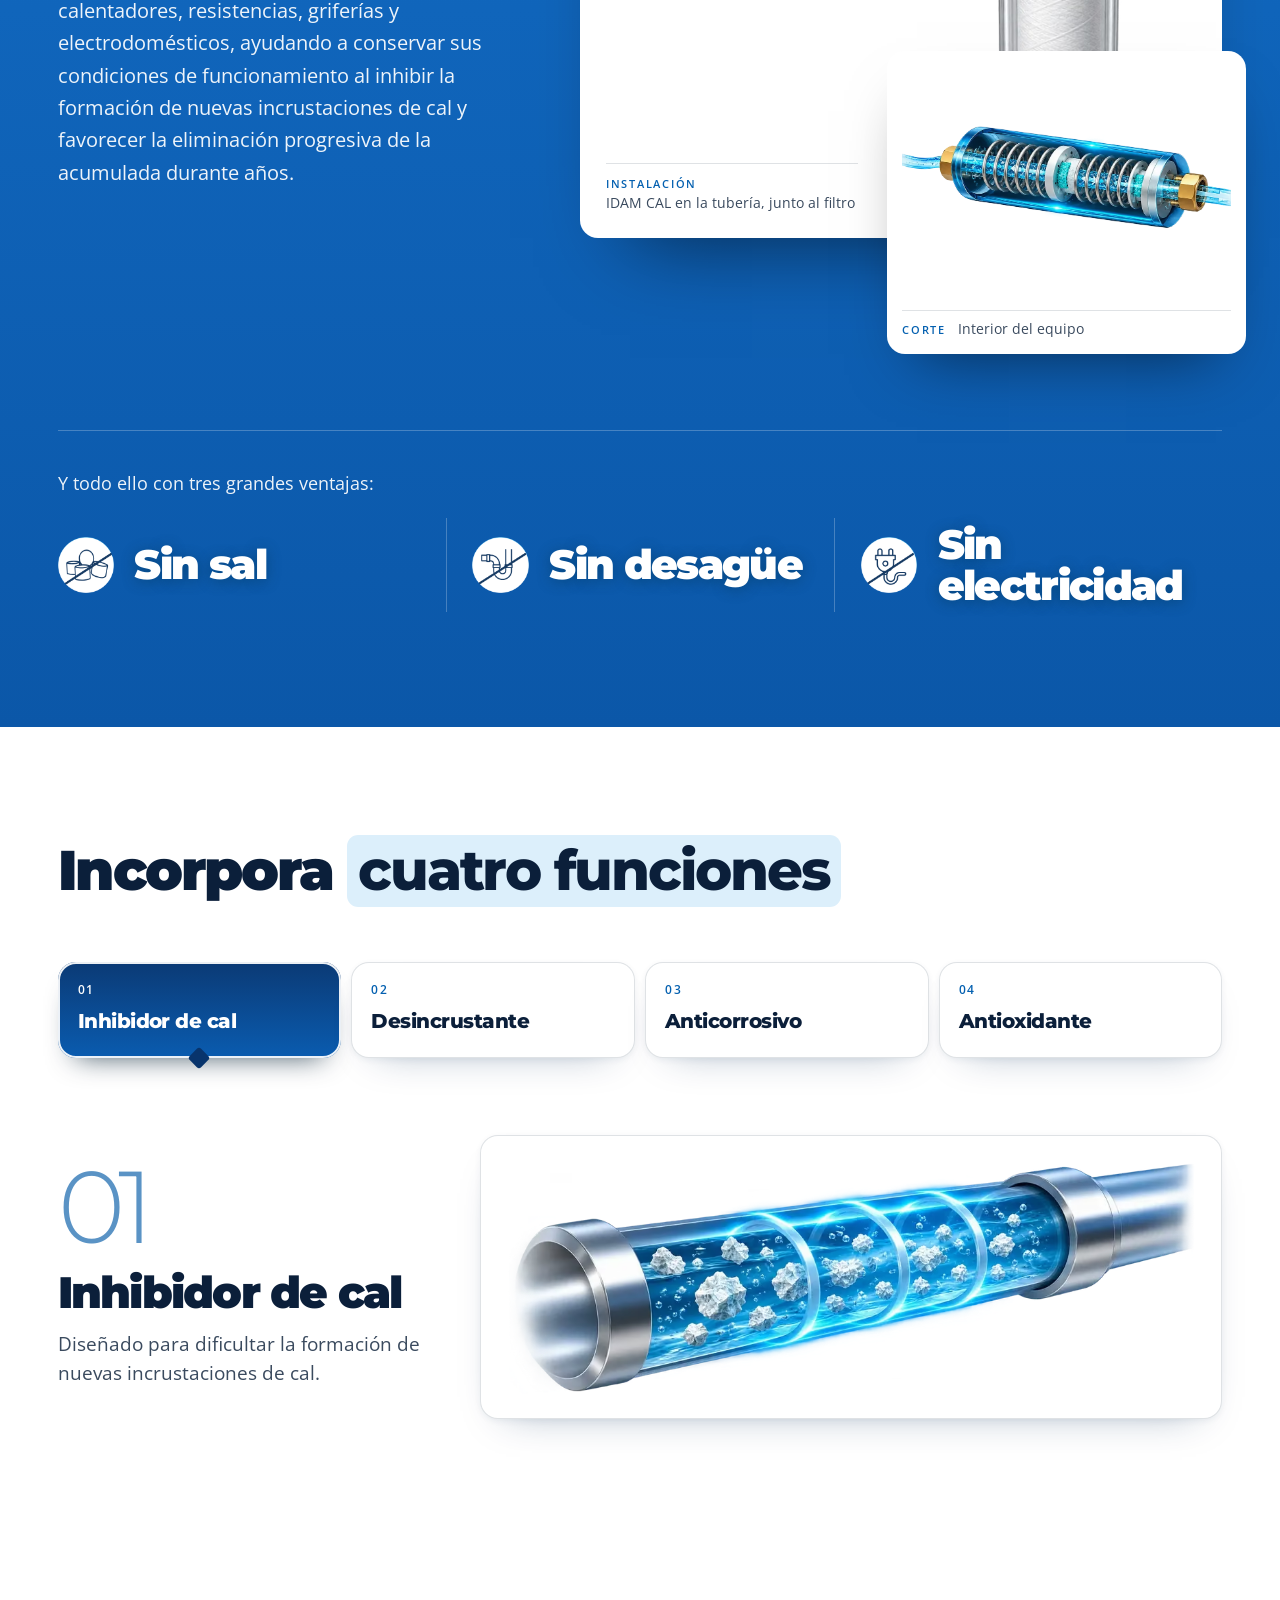
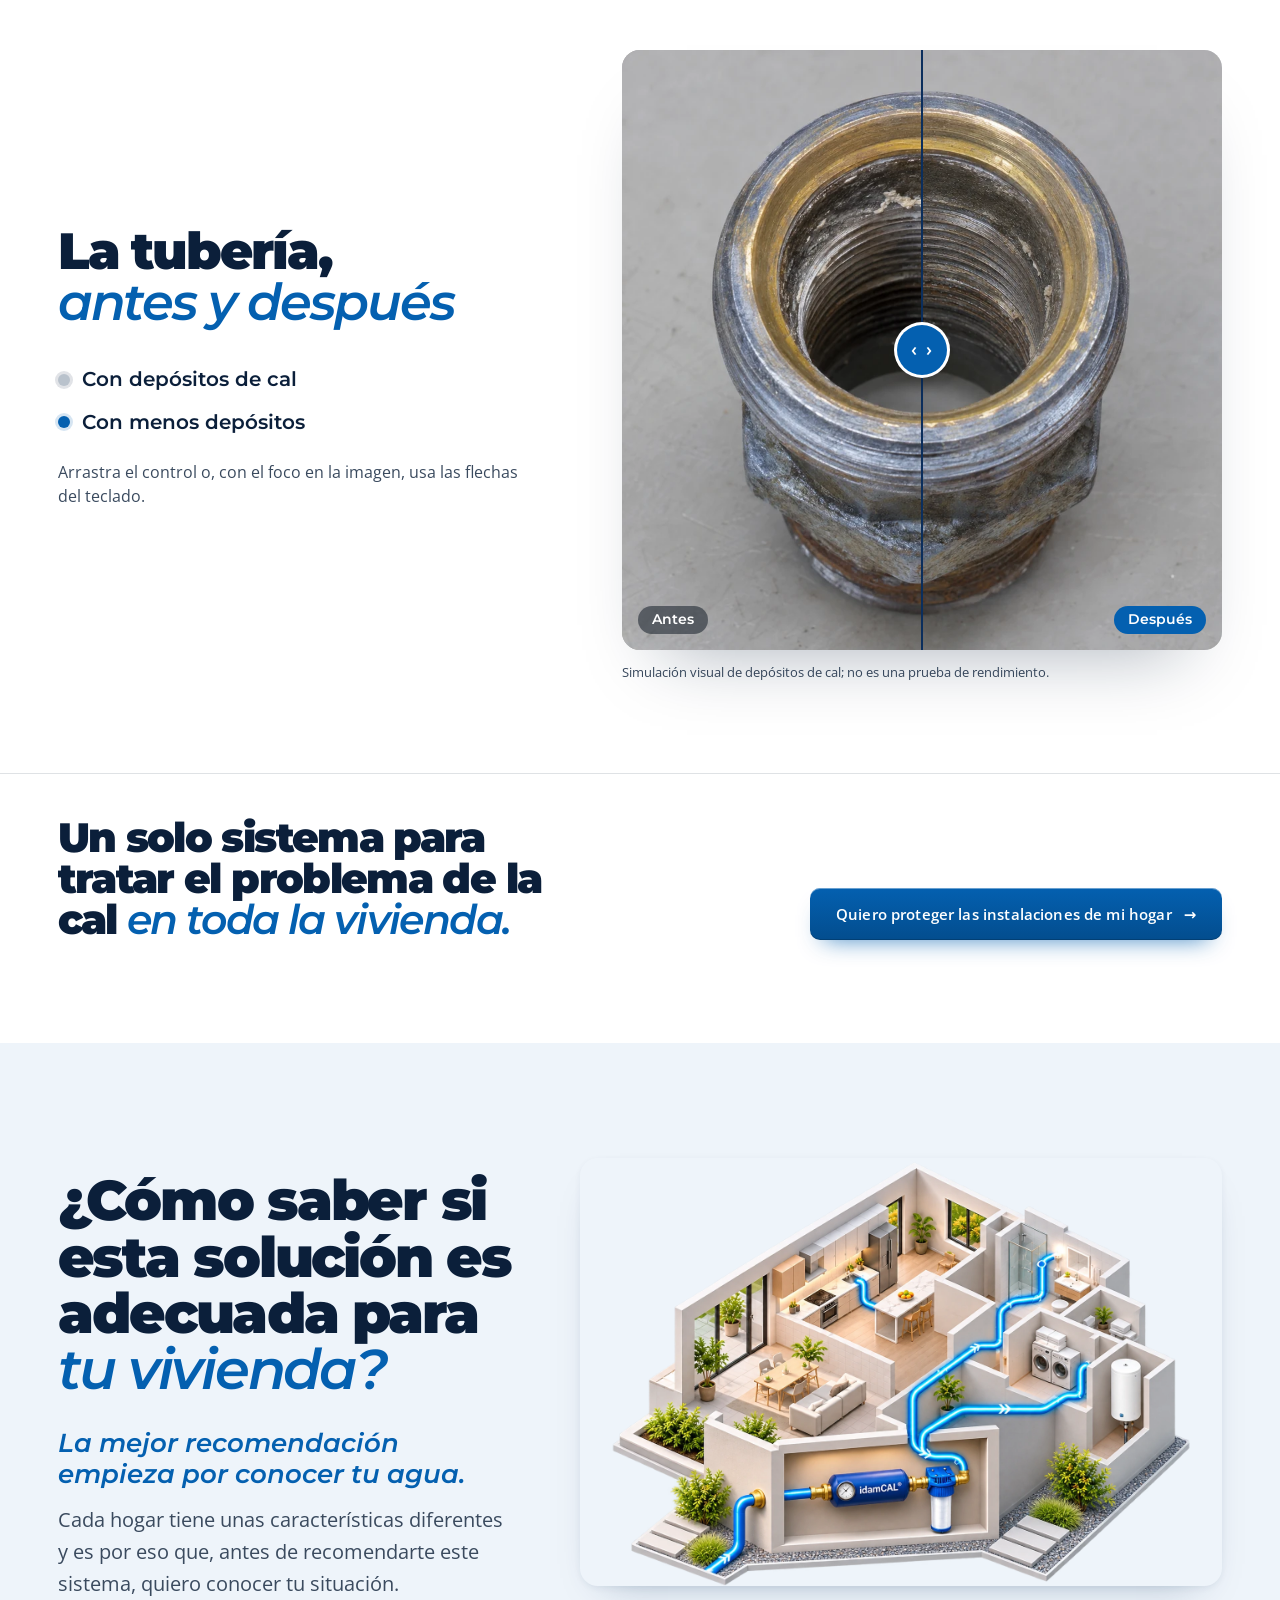
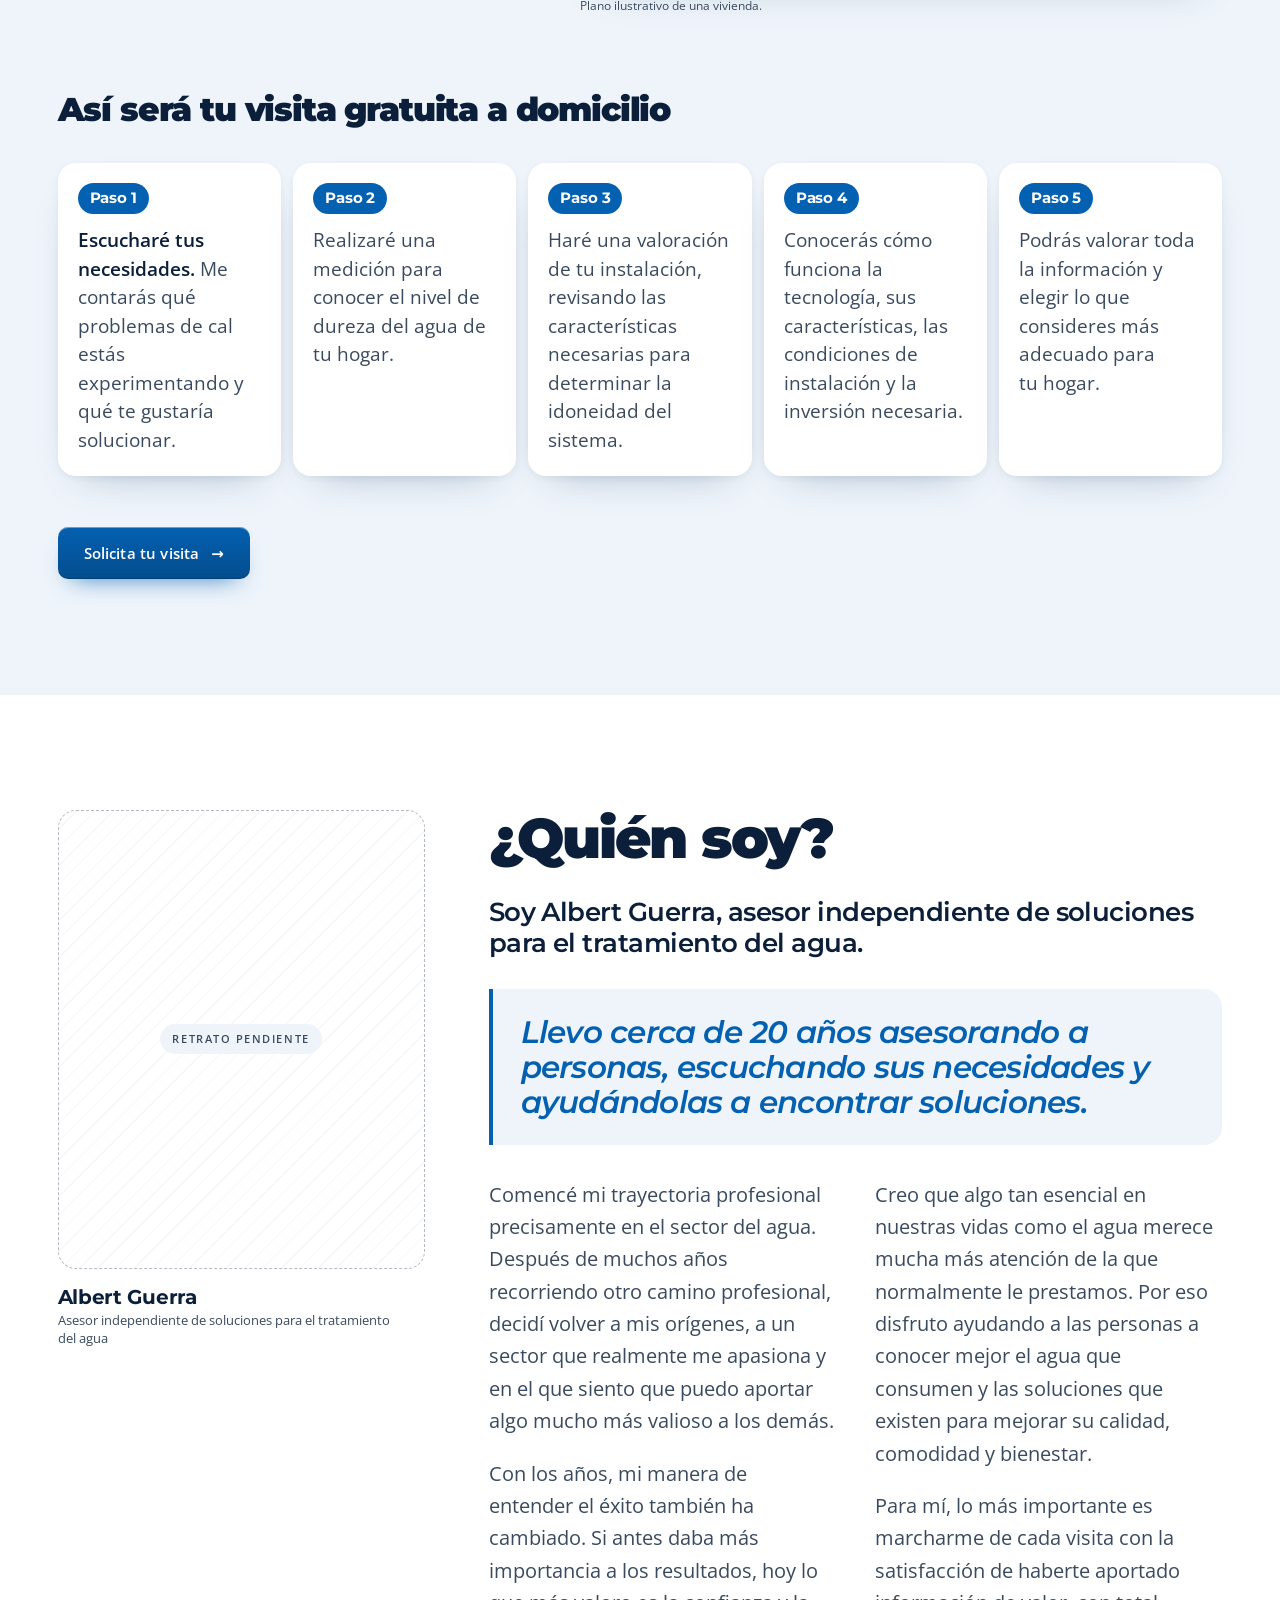
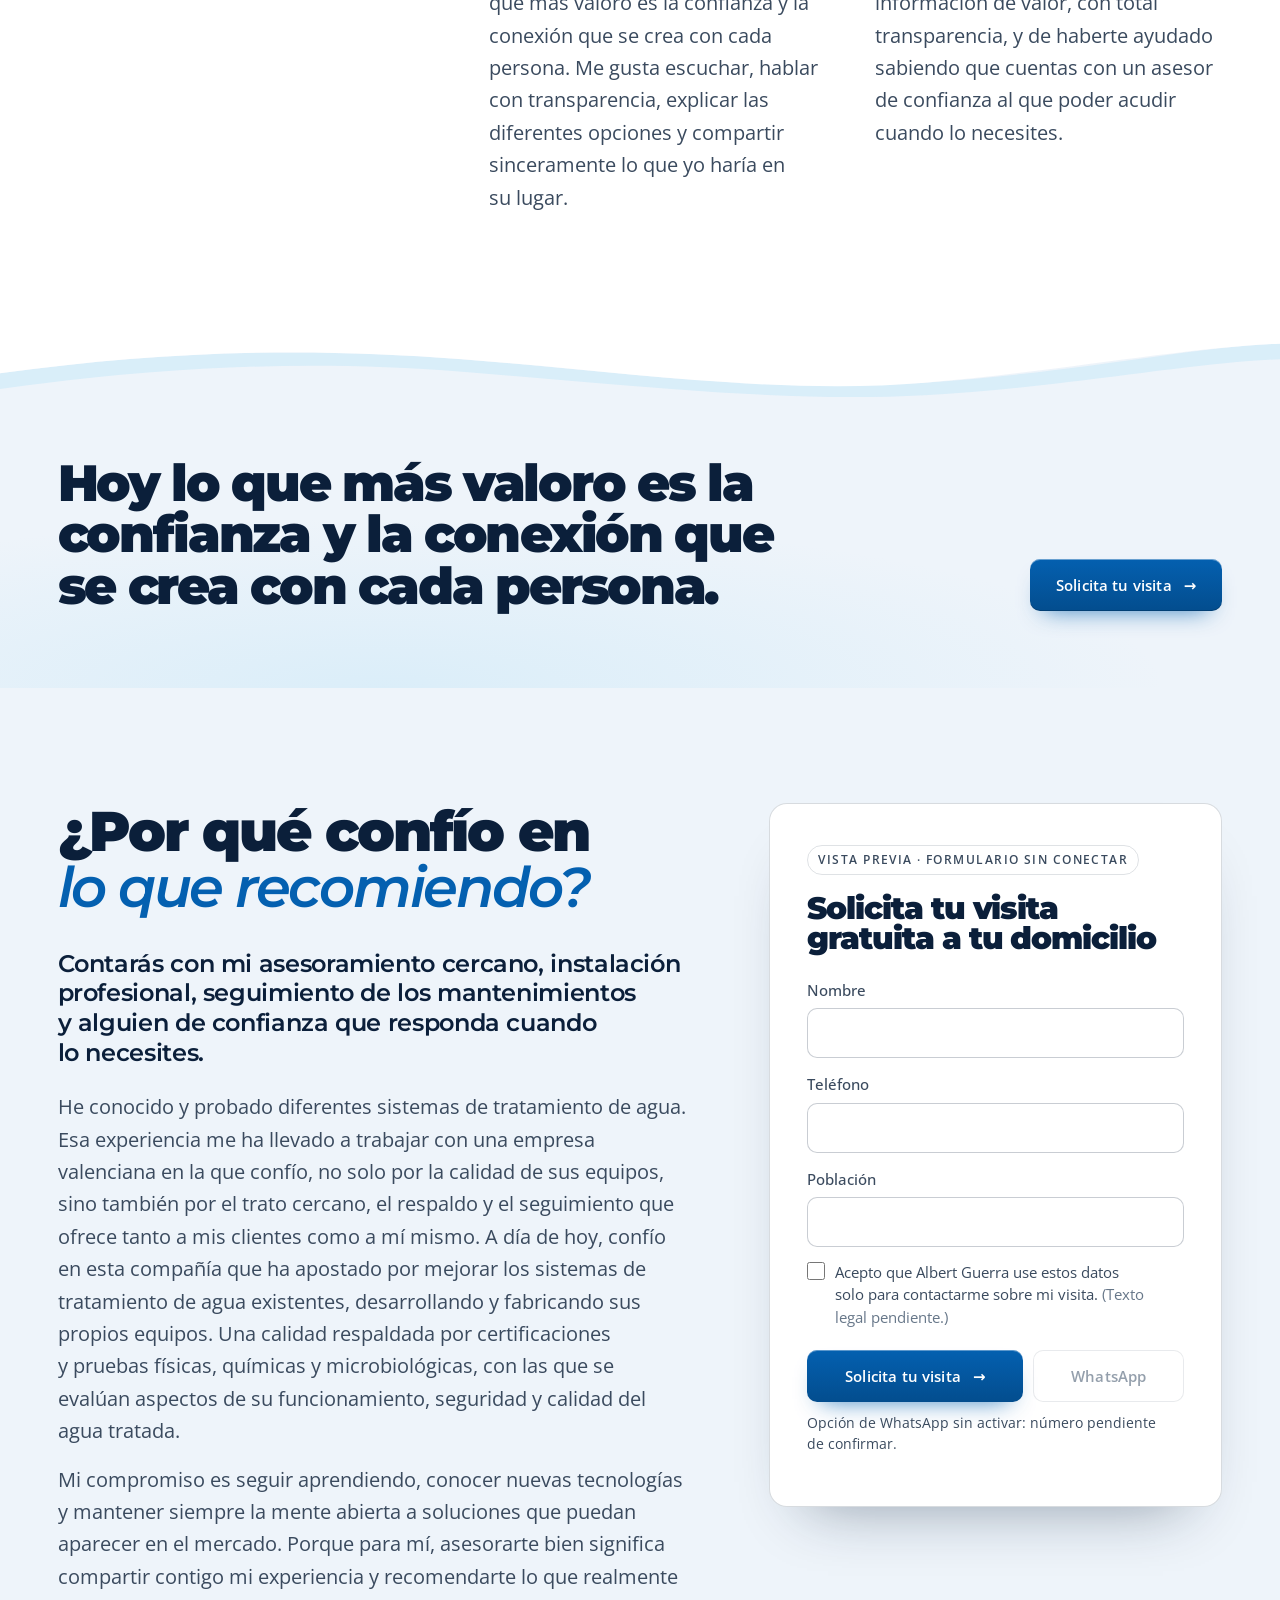
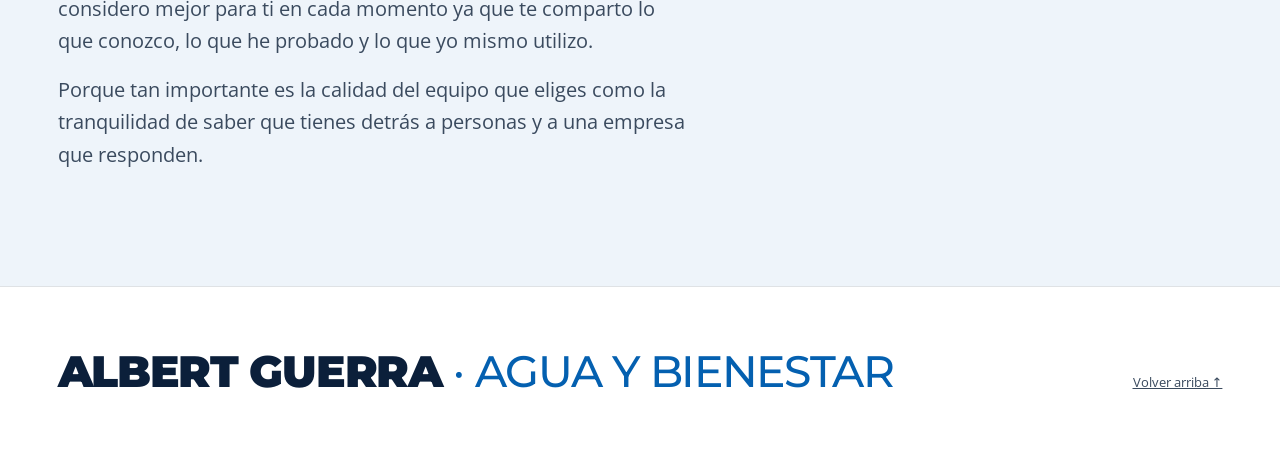
==== commit 07af67a2: "feat(v4): el degradado queda solo en IDAM CAL; funciones, formulario, franja y pie en claro" ====
--- a/v4/index.html
+++ b/v4/index.html
@@ -16,7 +16,7 @@
 <script>document.documentElement.classList.add('js')</script>
 <link rel="preload" href="assets/fuente-4.woff2" as="font" type="font/woff2" crossorigin>
 <link rel="preload" href="assets/fuente-6.woff2" as="font" type="font/woff2" crossorigin>
-<link rel="stylesheet" href="styles.css?v=paleta-2026-11-24">
+<link rel="stylesheet" href="styles.css?v=solo-sistema-2026-11-24">
 <script src="app.js" defer></script>
 <script defer src="siteping-review.js?v=2"></script>
 </head>
@@ -252,7 +252,7 @@
 
     <div class="wrap one">
       <p class="one__t">Un solo sistema para tratar el problema de la cal <em>en toda la vivienda.</em></p>
-      <a class="btn btn--light" href="#contacto">Quiero proteger las instalaciones de mi hogar <span class="arr" aria-hidden="true">→</span></a>
+      <a class="btn btn--primary" href="#contacto">Quiero proteger las instalaciones de mi hogar <span class="arr" aria-hidden="true">→</span></a>
     </div>
   </div>
 </section>
@@ -313,7 +313,7 @@
     </svg>
     <div class="wrap band__in">
       <p class="band__line">Hoy lo que más valoro es la confianza y la conexión que se crea con cada persona.</p>
-      <a class="btn btn--light" href="#contacto">Solicita tu visita <span class="arr" aria-hidden="true">→</span></a>
+      <a class="btn btn--primary" href="#contacto">Solicita tu visita <span class="arr" aria-hidden="true">→</span></a>
     </div>
   </div>
 </section>
--- a/v4/styles.css
+++ b/v4/styles.css
@@ -61,21 +61,17 @@
 /* ---------- zonas azules: degradado de agua ----------
    Las mismas tres paradas para todas las zonas; sin radiales encima ni paradas atadas al relleno.
    Se declaran solo los longhands para que ningún atajo `background` posterior lo borre. */
-.band,.form,.tab[aria-selected="true"]{
+.tab[aria-selected="true"]{
   background-color:var(--agua-2);
   background-image:var(--agua);
 }
 .band::before{content:"";position:absolute;inset:0;pointer-events:none;
   background:radial-gradient(90% 70% at 30% 100%,rgba(150,215,245,.22),rgba(150,215,245,0) 68%)}
 
-/* tramo #sistema → #funciones (con .compare dentro): una sola rampa repartida en dos mitades.
-   La junta casa por construcción: --agua-2 cierra .solution y abre .functions.
-   La entrada desde «La cal» (papel) se hace en degradado: la franja de llegada arranca en --paper,
-   llega al azul pleno en --arrival y el contenido empieza después, ya sobre azul. */
-.solution{--arrival:clamp(140px,18vw,260px);background-color:var(--agua-1);
-  background-image:linear-gradient(180deg,#fff 0,var(--agua-1) var(--arrival),var(--agua-2) 100%)}
-.sec.solution{padding-top:calc(var(--arrival) + clamp(16px,2vw,32px))}
-.functions{background-color:var(--agua-2);background-image:linear-gradient(180deg,var(--agua-2),var(--agua-3))}
+/* IDAM CAL es la única zona con degradado (24-nov-2026): arranca en --agua-1 y cierra en --agua-2.
+   Sin fundido a blanco: la junta con «La cal» es un corte limpio, como pidió el cliente. */
+.solution{background-color:var(--agua-1);background-image:linear-gradient(180deg,var(--agua-1),var(--agua-2))}
+.functions{background:var(--white)}
 .compare{background:transparent}
 
 /* ---------- piezas comunes ---------- */
@@ -105,7 +101,7 @@
 .btn--sm{min-height:40px;padding:8px 18px;font-size:13px;box-shadow:none}
 
 /* placa blanca: las fotos del equipo y del catálogo se posan siempre sobre blanco */
-.plate{position:relative;background:var(--white);padding:clamp(14px,2vw,28px);border-radius:var(--r);box-shadow:var(--shadow)}
+.plate{position:relative;background:var(--white);padding:clamp(14px,2vw,28px);border-radius:var(--r);box-shadow:var(--shadow),inset 0 0 0 1px var(--line)}
 .plate img{width:100%;border-radius:8px}
 .plate__cap{display:flex;gap:12px;align-items:baseline;margin-top:14px;padding-top:12px;border-top:1px solid var(--line);font-size:14px;line-height:1.4;color:var(--ink-2)}
 .plate__cap span{font-size:11px;font-weight:600;letter-spacing:.16em;text-transform:uppercase;color:var(--azul)}
@@ -240,15 +236,15 @@
 .perks__row li+li{border-left:1px solid var(--line-l)}
 .perks__row img{flex:none;width:clamp(40px,4.4vw,64px);height:auto}
 
-/* 02 · funciones: sobre el degradado de agua (nota N2). Titulares y párrafos en blanco;
-   las pestañas inactivas y la foto del panel siguen siendo superficies claras encima. */
-.functions{padding-bottom:0;color:#fff}
-.functions .h2{color:#fff}
+/* 02 · funciones: en blanco (24-nov-2026: el degradado queda solo en IDAM CAL).
+   La pestaña activa conserva la paleta como chip oscuro; el resto del bloque va en tinta. */
+.functions{padding-bottom:0;color:var(--ink)}
+.functions .h2{color:var(--ink)}
 .head--split .h2{max-width:none}
 #fn-t em{padding:0 .2em .06em;border-radius:.2em;background:var(--cian-claro);color:var(--ink);font-style:normal;font-weight:800;white-space:nowrap}
 .tabs__list{display:grid;grid-template-columns:repeat(4,minmax(0,1fr));gap:10px}
 .tab{position:relative;display:grid;align-content:start;gap:10px;min-height:96px;padding:18px 20px 20px;margin:0;border:0;border-radius:var(--r);background:var(--white);color:var(--ink);
-  box-shadow:var(--shadow);text-align:left;font:inherit;cursor:pointer;-webkit-tap-highlight-color:transparent;transition:background-color .2s,color .2s}
+  box-shadow:var(--shadow),inset 0 0 0 1px var(--line);text-align:left;font:inherit;cursor:pointer;-webkit-tap-highlight-color:transparent;transition:background-color .2s,color .2s}
 .tab__n{font-size:12px;font-weight:600;letter-spacing:.14em;color:var(--azul)}
 .tab__t{font-family:var(--display);font-size:clamp(1.05rem,1.6vw,1.45rem);font-weight:800;line-height:1.05;letter-spacing:-.025em}
 /* realce solo en las inactivas y solo con background-color: el atajo `background` borraba el degradado de la activa */
@@ -259,7 +255,7 @@
 .tab[aria-selected="true"] .tab__n{color:#fff}
 .tab[aria-selected="true"]::after{content:"";position:absolute;left:calc(50% - 8px);bottom:-8px;width:16px;height:16px;border-radius:3px;background:var(--agua-3);transform:rotate(45deg)}
 .tab:focus-visible{outline-offset:-4px;z-index:1}
-.tab[aria-selected="true"]:focus-visible,.functions .panel:focus-visible{outline-color:var(--aqua)}
+.tab[aria-selected="true"]:focus-visible,.functions .panel:focus-visible{outline-color:var(--azul)}
 
 .tabs__panels{margin-top:clamp(28px,3vw,40px)}
 .panel{display:grid;grid-template-columns:minmax(0,4fr) minmax(0,8fr);gap:clamp(28px,4vw,72px);align-items:center;padding:clamp(24px,3vw,40px) 0}
@@ -270,24 +266,24 @@
 html:not(.js) .panel+.panel{border-top:1px solid var(--line)}
 .js .panel:not([hidden]){animation:fadein .28s ease-out}
 @keyframes fadein{from{opacity:0}}
-.panel__n{font-family:var(--display);font-size:clamp(4rem,8vw,7.5rem);font-weight:300;line-height:.8;letter-spacing:-.06em;color:var(--aqua)}
+.panel__n{font-family:var(--display);font-size:clamp(4rem,8vw,7.5rem);font-weight:300;line-height:.8;letter-spacing:-.06em;color:#5A93C5}
 .panel__t{margin-top:clamp(16px,2vw,24px);font-family:var(--display);font-size:clamp(1.9rem,3.4vw,3.1rem);font-weight:900;line-height:.96;letter-spacing:-.04em;text-wrap:balance}
-.panel__d{margin-top:16px;max-width:30em;font-size:clamp(19px,1.45vw,21px);line-height:1.55;color:rgba(255,255,255,.94)}
+.panel__d{margin-top:16px;max-width:30em;font-size:clamp(19px,1.45vw,21px);line-height:1.55;color:var(--ink-2)}
 html:not(.js) .functions .panel+.panel{border-top-color:var(--line-l)}
 
 /* comparador: sin fondo propio, el degradado de #funciones pasa por debajo */
-.compare{margin-top:clamp(64px,7vw,112px);padding:clamp(72px,8vw,120px) 0;color:#fff}
+.compare{margin-top:clamp(64px,7vw,112px);padding:clamp(72px,8vw,120px) 0;color:var(--ink)}
 .compare__grid{display:grid;grid-template-columns:minmax(0,5fr) minmax(0,6fr);gap:clamp(36px,5vw,88px);align-items:center}
 .compare__t{font-family:var(--display);font-size:clamp(2rem,4vw,3.6rem);font-weight:900;line-height:1;letter-spacing:-.04em;text-wrap:balance}
-.compare__t em{display:block;font-weight:600;color:var(--aqua)}
+.compare__t em{display:block;font-weight:600;color:var(--azul)}
 .compare__key{display:grid;gap:10px;margin-top:clamp(24px,3vw,36px);font-family:var(--display);font-size:20px;font-weight:600}
 .compare__key li{display:flex;align-items:center;gap:12px}
 .dot{width:12px;height:12px;border-radius:50%}
-.dot--before{background:#B9C2CC;box-shadow:0 0 0 3px rgba(255,255,255,.2)}
-.dot--after{background:var(--aqua);box-shadow:0 0 0 3px rgba(143,214,245,.25)}
-.compare__hint{margin-top:22px;font-size:16px;line-height:1.5;color:rgba(255,255,255,.95)}
-
-.ba__frame{--p:50%;position:relative;aspect-ratio:1/1;overflow:hidden;border-radius:var(--r);background:var(--white);box-shadow:0 40px 70px -40px rgba(0,0,0,.6);touch-action:pan-y;user-select:none;-webkit-user-select:none}
+.dot--before{background:#B9C2CC;box-shadow:0 0 0 3px rgba(11,31,58,.12)}
+.dot--after{background:var(--azul);box-shadow:0 0 0 3px rgba(4,96,176,.16)}
+.compare__hint{margin-top:22px;font-size:16px;line-height:1.5;color:var(--ink-2)}
+
+.ba__frame{--p:50%;position:relative;aspect-ratio:1/1;overflow:hidden;border-radius:var(--r);background:var(--white);box-shadow:0 40px 70px -40px rgba(11,31,58,.35),inset 0 0 0 1px var(--line);touch-action:pan-y;user-select:none;-webkit-user-select:none}
 .ba__img{position:absolute;inset:0;width:100%;height:100%;object-fit:contain;pointer-events:none}
 .ba__before{clip-path:inset(0 calc(100% - var(--p)) 0 0)}
 .ba__handle{position:absolute;top:0;bottom:0;left:var(--p);width:2px;margin-left:-1px;background:var(--marino);pointer-events:none}
@@ -295,21 +291,21 @@
 .ba__range{position:absolute;inset:0;width:100%;height:100%;margin:0;opacity:0;cursor:ew-resize;-webkit-appearance:none;appearance:none;background:transparent}
 .ba__range::-webkit-slider-thumb{-webkit-appearance:none;appearance:none;width:2px;height:100%}
 .ba__range::-moz-range-thumb{width:2px;height:100%;border:0}
-.ba__frame:focus-within{outline:3px solid var(--aqua);outline-offset:4px}
+.ba__frame:focus-within{outline:3px solid var(--azul);outline-offset:4px}
 .ba__frame:focus-within .ba__knob,.ba__frame:hover .ba__knob{transform:scale(1.1)}
 .ba__tag{position:absolute;bottom:16px;z-index:1;padding:6px 14px 7px;border-radius:999px;font:600 14px/1.1 var(--display);color:#fff;pointer-events:none}
 .ba__tag--before{left:16px;background:rgba(38,46,56,.62)}
 .ba__tag--after{right:16px;background:var(--azul)}
-.ba__cap{margin-top:12px;font-size:13px;color:rgba(255,255,255,.92)}
+.ba__cap{margin-top:12px;font-size:13px;color:var(--ink-2)}
 /* sin JS: las dos fotos, una al lado de la otra, sin control */
 html:not(.js) .ba__frame{aspect-ratio:2/1}
 html:not(.js) .ba__after{left:50%;width:50%}
 html:not(.js) .ba__before{width:50%;clip-path:none}
 html:not(.js) .ba__handle,html:not(.js) .ba__range{display:none}
 
-.one{display:flex;flex-wrap:wrap;align-items:end;justify-content:space-between;gap:28px 48px;margin-top:clamp(64px,7vw,104px);padding-top:clamp(32px,3.4vw,48px);border-top:1px solid var(--line-l)}
-.one__t{max-width:22ch;font-family:var(--display);font-size:clamp(1.7rem,3.2vw,2.9rem);font-weight:900;line-height:1;letter-spacing:-.04em;text-wrap:balance;text-shadow:0 2px 16px rgba(4,54,79,.5)}
-.one__t em{font-weight:600;color:var(--cian-claro)}
+.one{display:flex;flex-wrap:wrap;align-items:end;justify-content:space-between;gap:28px 48px;margin-top:clamp(64px,7vw,104px);padding-top:clamp(32px,3.4vw,48px);border-top:1px solid var(--line)}
+.one__t{max-width:22ch;font-family:var(--display);font-size:clamp(1.7rem,3.2vw,2.9rem);font-weight:900;line-height:1;letter-spacing:-.04em;text-wrap:balance}
+.one__t em{font-weight:600;color:var(--azul)}
 
 /* 03 · visita */
 .visit{background:var(--paper)}
@@ -317,7 +313,7 @@
 .visit__lead{margin-top:clamp(22px,2.4vw,32px);font-family:var(--display);font-style:italic;font-size:clamp(1.3rem,2vw,1.75rem);font-weight:600;line-height:1.2;color:var(--azul)}
 .visit__body{margin-top:14px;color:var(--ink-2);max-width:34em}
 .visit__map img{width:100%;border-radius:var(--r);box-shadow:var(--shadow)}
-.visit__map figcaption{margin-top:10px;font-size:12px;color:var(--mute)}
+.visit__map figcaption{margin-top:10px;font-size:12px;color:var(--ink-2)}
 
 .steps__h{margin-top:clamp(56px,6vw,96px);font-family:var(--display);font-size:clamp(1.5rem,2.6vw,2.3rem);font-weight:900;line-height:1.04;letter-spacing:-.035em;text-wrap:balance}
 .steps{display:grid;grid-template-columns:repeat(5,minmax(0,1fr));gap:12px;margin:clamp(24px,3vw,36px) 0 clamp(36px,4vw,56px)}
@@ -337,12 +333,12 @@
 .about__prose p{margin-bottom:1em;break-inside:avoid}
 
 /* franja de cierre con borde ondulado (C6): la onda es del color de la sección, encima del degradado */
-.band{margin-top:var(--sec);padding:calc(clamp(56px,6vw,96px) + clamp(28px,4vw,60px)) 0 clamp(56px,6vw,96px);color:#fff;position:relative;overflow:hidden}
+.band{margin-top:var(--sec);padding:calc(clamp(56px,6vw,96px) + clamp(28px,4vw,60px)) 0 clamp(56px,6vw,96px);background:var(--paper);color:var(--ink);position:relative;overflow:hidden}
 .band__wave{position:absolute;top:-1px;left:0;width:100%;height:clamp(36px,5.5vw,90px);color:var(--white);pointer-events:none}
 .band__wave path{fill:currentColor}
 .band__wave .band__wave-glow{fill:rgba(143,214,245,.22)}
 .band__in{position:relative;display:flex;flex-wrap:wrap;align-items:end;justify-content:space-between;gap:28px 48px}
-.band__line{max-width:24ch;font-family:var(--display);font-size:clamp(1.9rem,4vw,3.6rem);font-weight:900;line-height:1;letter-spacing:-.045em;text-wrap:balance;text-shadow:0 2px 16px rgba(4,54,79,.45)}
+.band__line{max-width:24ch;font-family:var(--display);font-size:clamp(1.9rem,4vw,3.6rem);font-weight:900;line-height:1;letter-spacing:-.045em;text-wrap:balance}
 
 /* 05 · confianza + formulario */
 .trust{background:var(--paper)}
@@ -350,32 +346,33 @@
 .trust__key{margin-top:clamp(24px,2.6vw,36px);font-family:var(--display);font-size:clamp(1.25rem,1.9vw,1.65rem);font-weight:600;line-height:1.22;letter-spacing:-.015em}
 .trust__prose{display:grid;gap:16px;margin-top:24px;color:var(--ink-2);max-width:40em}
 
-.form{position:sticky;top:92px;padding:clamp(24px,3vw,40px);border-radius:var(--r);color:#fff;
-  box-shadow:inset 0 1px 0 rgba(160,220,248,.35),0 40px 70px -44px rgba(4,40,70,.7)}
-.form__flag{display:inline-block;padding:4px 10px;border:1px solid var(--line-l);border-radius:999px;font-size:12px;font-weight:600;letter-spacing:.12em;text-transform:uppercase;color:#fff}
+.form{position:sticky;top:92px;padding:clamp(24px,3vw,40px);border-radius:var(--r);background:var(--white);color:var(--ink);
+  box-shadow:0 34px 60px -38px rgba(11,31,58,.45),inset 0 0 0 1px rgba(11,31,58,.16)}
+.form__flag{display:inline-block;padding:4px 10px;border:1px solid var(--line);border-radius:999px;font-size:12px;font-weight:600;letter-spacing:.12em;text-transform:uppercase;color:var(--ink-2)}
 .form__t{margin:18px 0 24px;font-family:var(--display);font-size:clamp(1.6rem,2.4vw,2.2rem);font-weight:900;line-height:1;letter-spacing:-.035em;text-wrap:balance}
 .field{display:grid;gap:6px;margin-bottom:14px}
-.field label{font-size:15px;font-weight:500;color:rgba(255,255,255,.92)}
-.field input{width:100%;height:50px;padding:0 14px;border:1px solid transparent;border-radius:var(--r-btn);background:#fff;color:var(--ink);font:inherit;font-size:16px}
-.field input:focus{outline:3px solid var(--aqua);outline-offset:1px}
-.check{display:flex;gap:10px;align-items:flex-start;margin:8px 0 22px;font-size:15px;line-height:1.5;color:rgba(255,255,255,.92)}
-.check input{flex:none;width:18px;height:18px;margin:1px 0 0;accent-color:var(--aqua)}
-.check em{font-family:var(--body);font-style:normal;color:rgba(255,255,255,.84)}
+.field label{font-size:15px;font-weight:500;color:var(--ink-2)}
+.field input{width:100%;height:50px;padding:0 14px;border:1px solid rgba(11,31,58,.22);border-radius:var(--r-btn);background:#fff;color:var(--ink);font:inherit;font-size:16px}
+.field input:focus{outline:3px solid var(--azul);outline-offset:1px}
+.check{display:flex;gap:10px;align-items:flex-start;margin:8px 0 22px;font-size:15px;line-height:1.5;color:var(--ink-2)}
+.check input{flex:none;width:18px;height:18px;margin:1px 0 0;accent-color:var(--azul)}
+.check em{font-family:var(--body);font-style:normal;color:var(--mute)}
 .form__btns{display:flex;flex-wrap:wrap;gap:10px}
 .form__btns .btn{flex:1 1 auto}
-.form .btn--primary{background:#fff;color:var(--ink);box-shadow:none}
-.form .btn--primary:hover{background:var(--cian-claro)}
-.btn--wa{background:transparent;color:rgba(255,255,255,.6);box-shadow:inset 0 0 0 1px var(--line-l);opacity:.55;cursor:not-allowed}
-.form__note{margin-top:10px;font-size:14px;line-height:1.5;color:rgba(255,255,255,.92)}
-.form__status{margin-top:14px;font-size:15px;line-height:1.5;color:#fff}
-.form__status:not(:empty){padding:12px 14px;border-left:3px solid var(--aqua);border-radius:0 var(--r-btn) var(--r-btn) 0;background:rgba(255,255,255,.1)}
+.form .btn--primary{background:linear-gradient(180deg,var(--azul) 0%,var(--azul-d) 100%);color:#fff;
+  box-shadow:inset 0 1px 0 rgba(255,255,255,.35),0 12px 24px -14px rgba(4,96,176,.85)}
+.form .btn--primary:hover{background:var(--azul-d)}
+.btn--wa{background:transparent;color:var(--mute);box-shadow:inset 0 0 0 1px var(--line);opacity:.7;cursor:not-allowed}
+.form__note{margin-top:10px;font-size:14px;line-height:1.5;color:var(--ink-2)}
+.form__status{margin-top:14px;font-size:15px;line-height:1.5;color:var(--ink)}
+.form__status:not(:empty){padding:12px 14px;border-left:3px solid var(--azul);border-radius:0 var(--r-btn) var(--r-btn) 0;background:var(--paper)}
 
 /* pie */
-.foot{padding:clamp(40px,5vw,64px) 0;background:linear-gradient(180deg,var(--agua-3) 0%,#06244C 100%);color:#fff}
+.foot{padding:clamp(40px,5vw,64px) 0;background:var(--white);color:var(--ink);border-top:1px solid var(--line)}
 .foot__in{display:flex;flex-wrap:wrap;justify-content:space-between;align-items:end;gap:16px}
 .foot__word{font-family:var(--display);font-size:clamp(1.5rem,3.4vw,3rem);font-weight:900;text-transform:uppercase;letter-spacing:-.03em;line-height:.95}
-.foot__word span{font-weight:500;color:var(--aqua)}
-.foot a{font-size:13px;color:rgba(255,255,255,.78)}
+.foot__word span{font-weight:500;color:var(--azul)}
+.foot a{font-size:13px;color:var(--ink-2)}
 
 /* ============ RESPONSIVO ============ */
 @media (max-width:1180px){
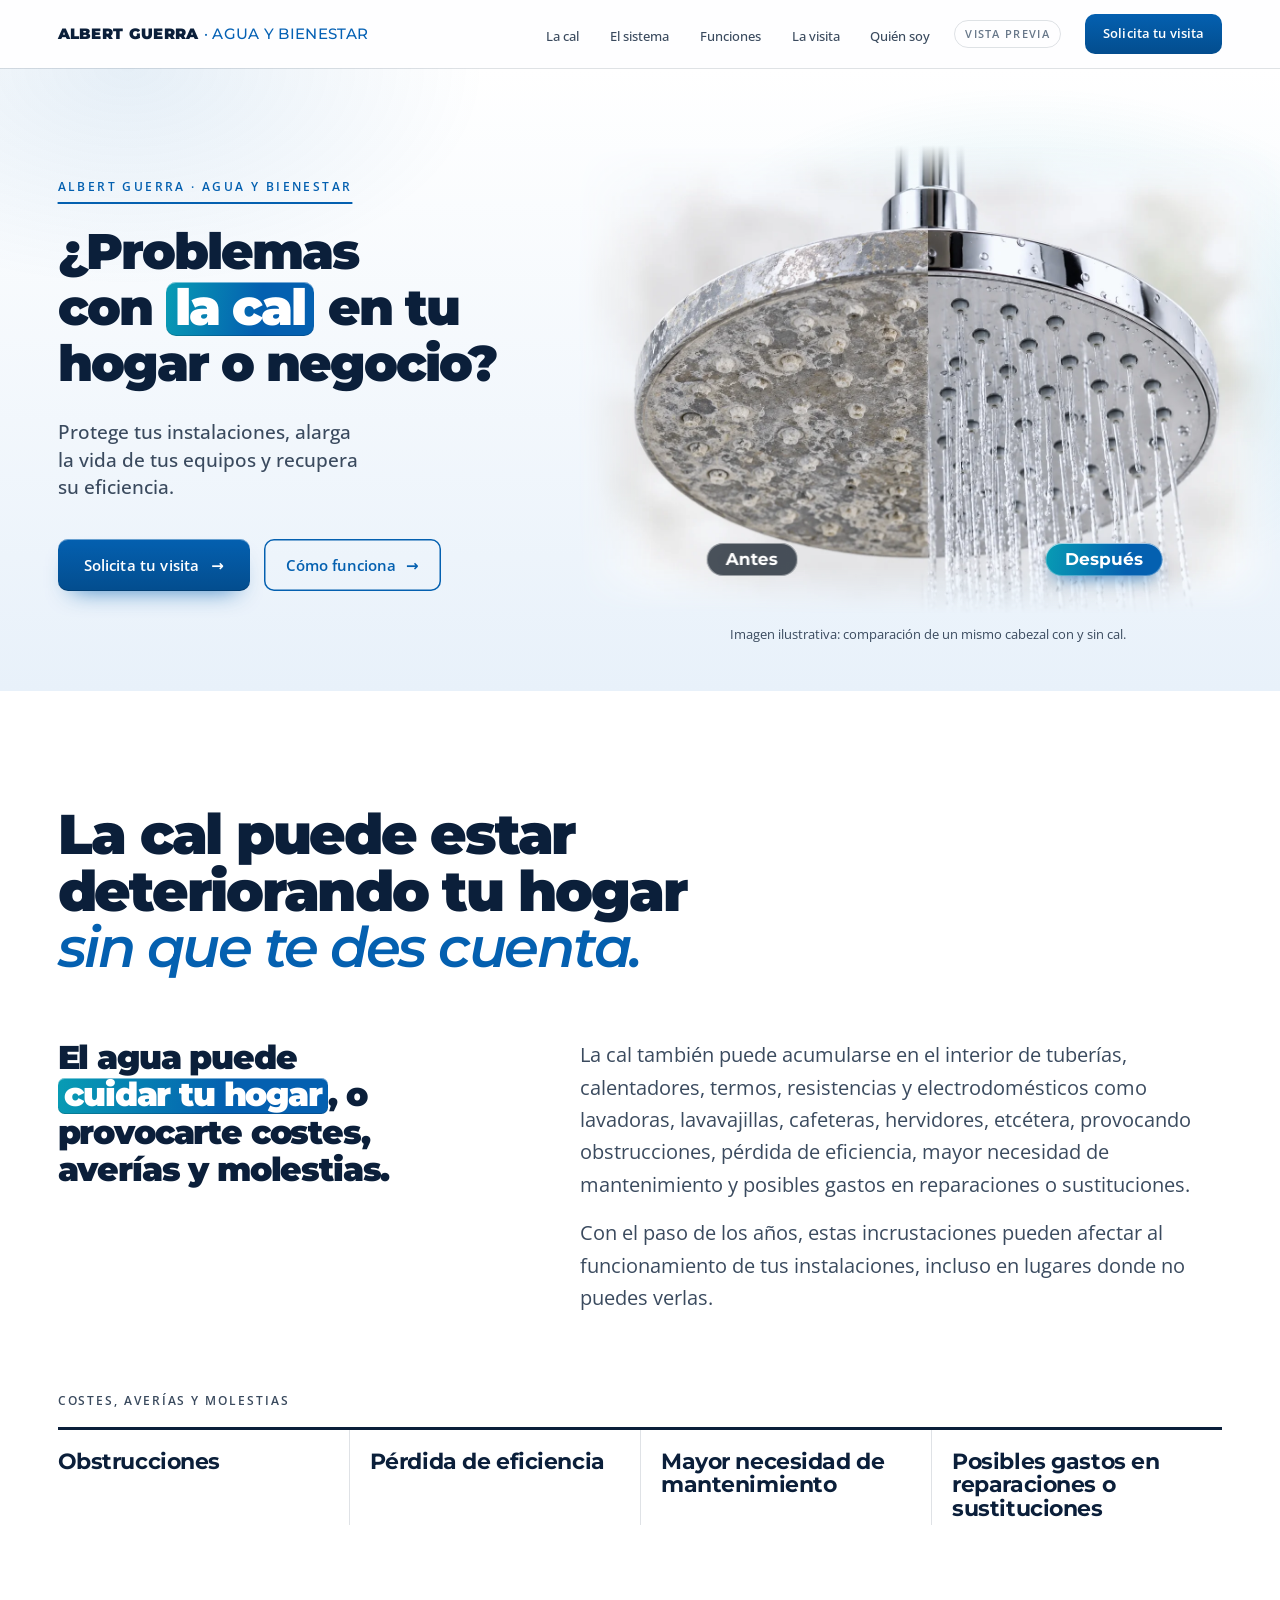
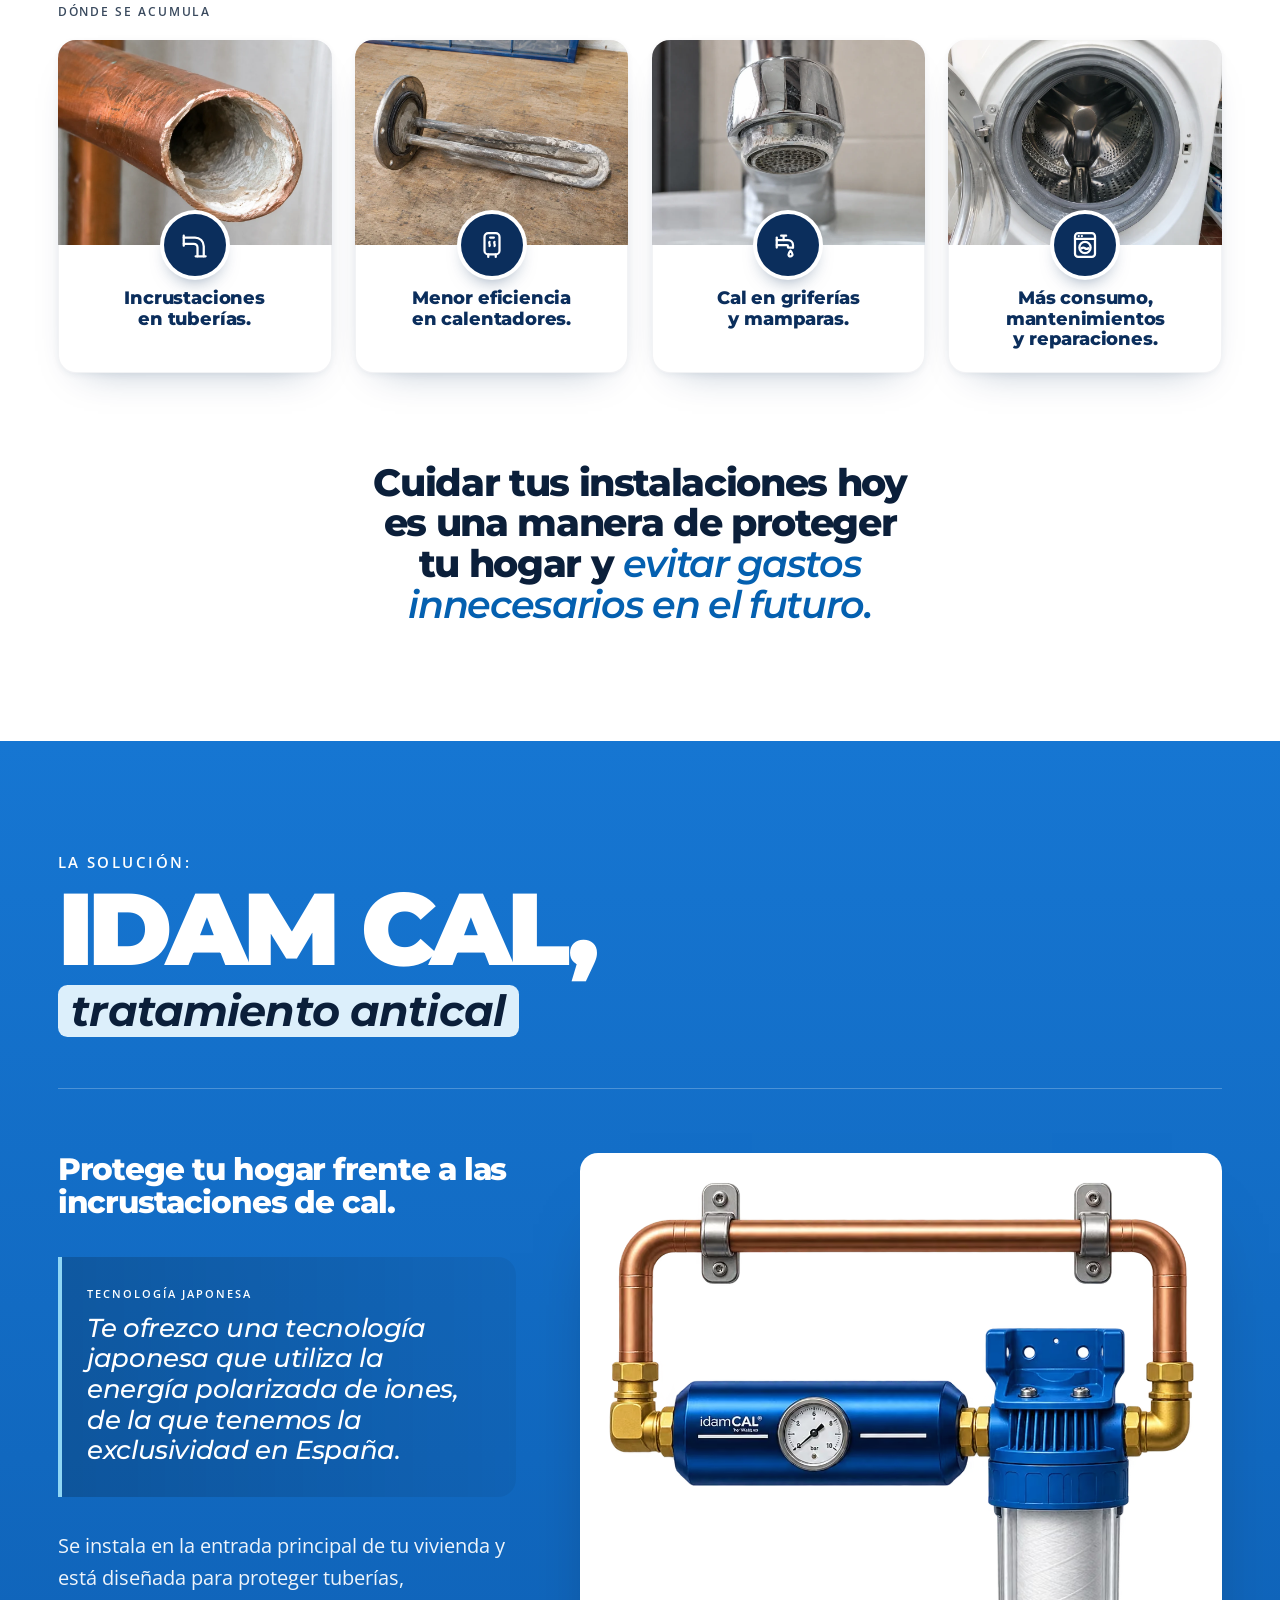
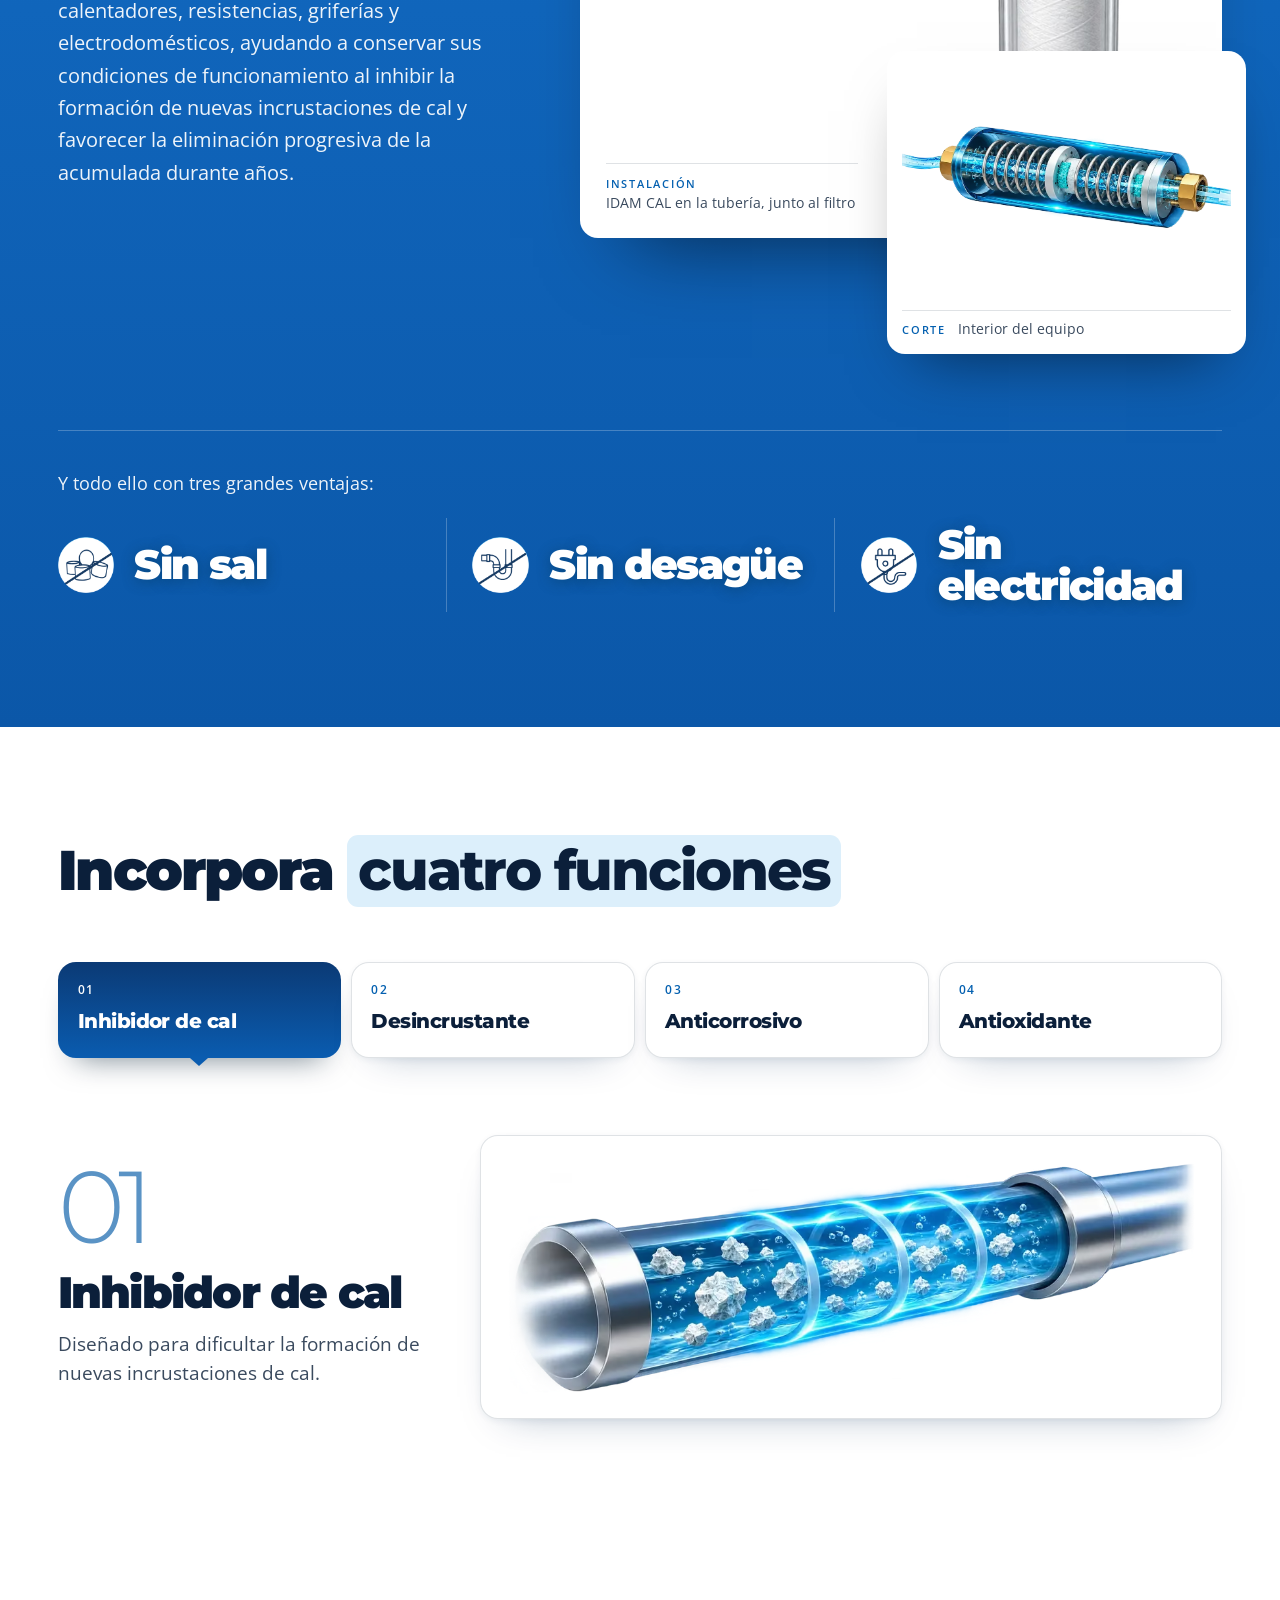
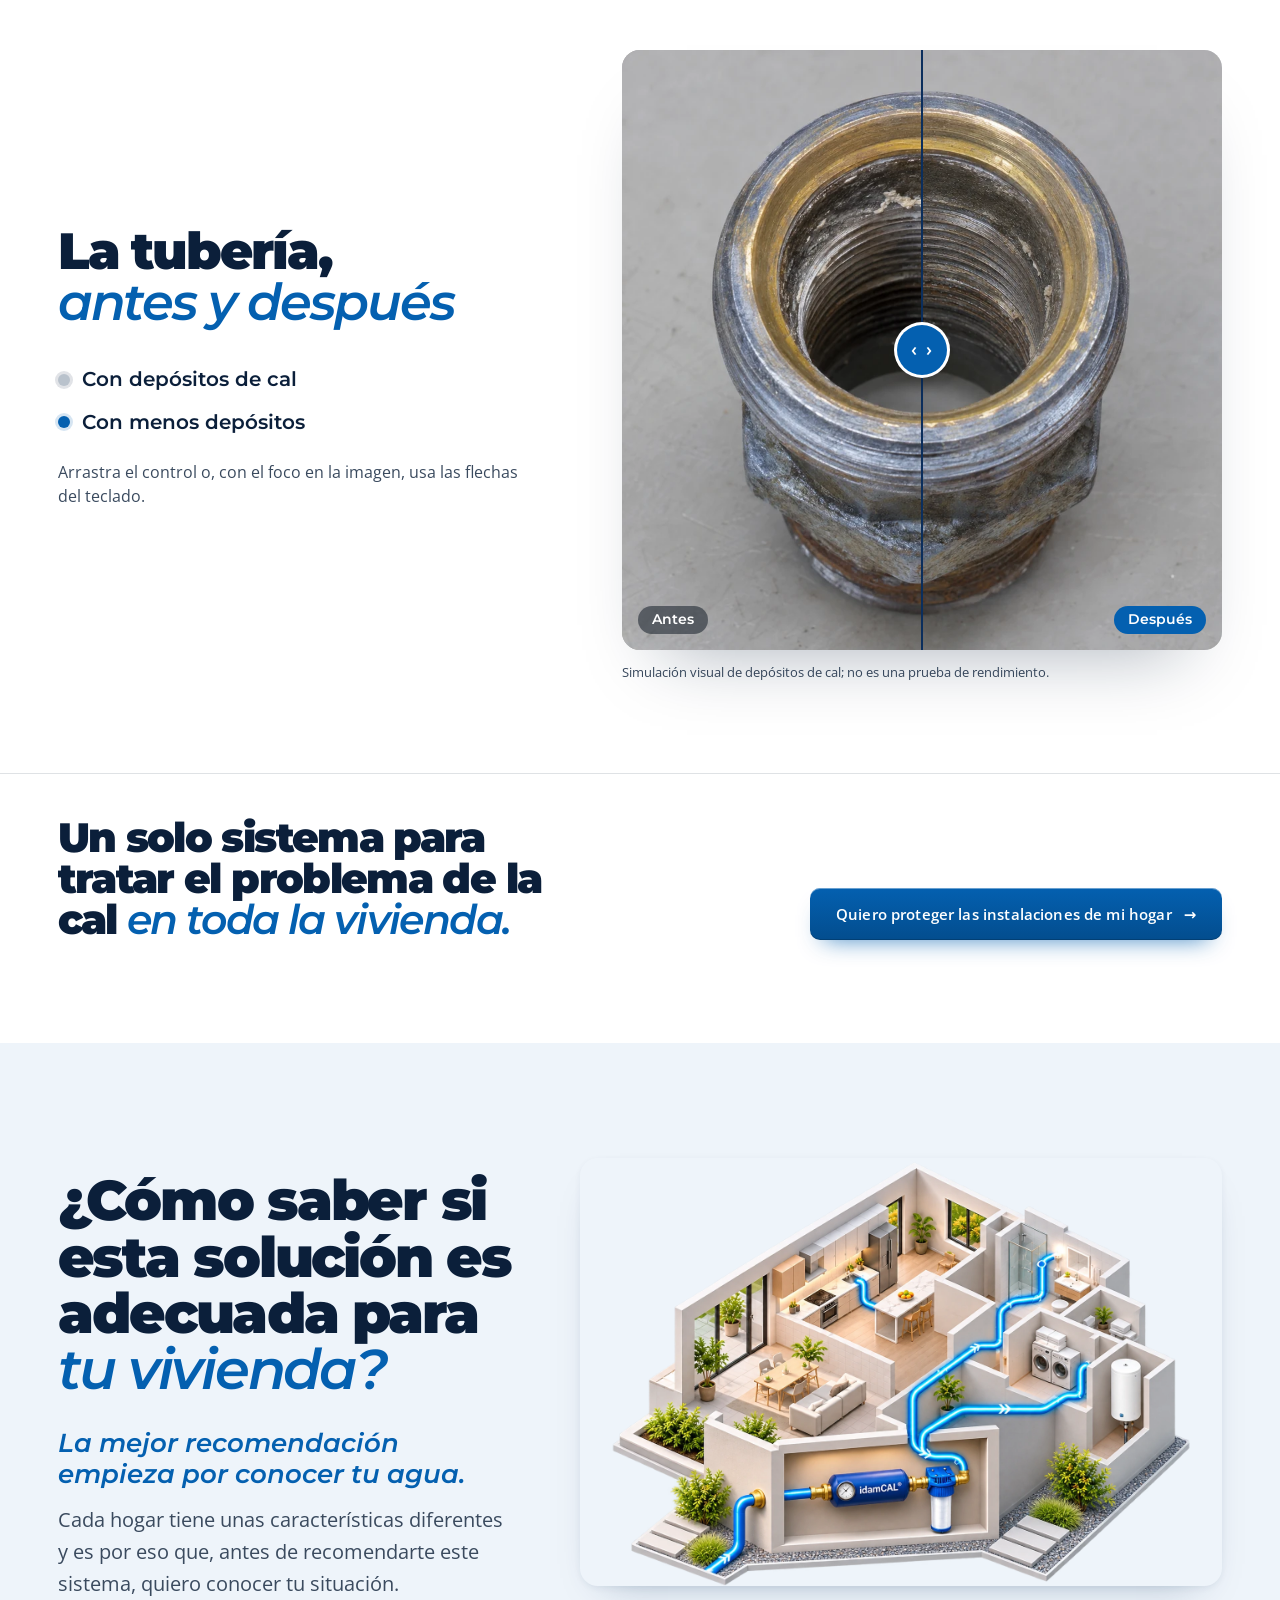
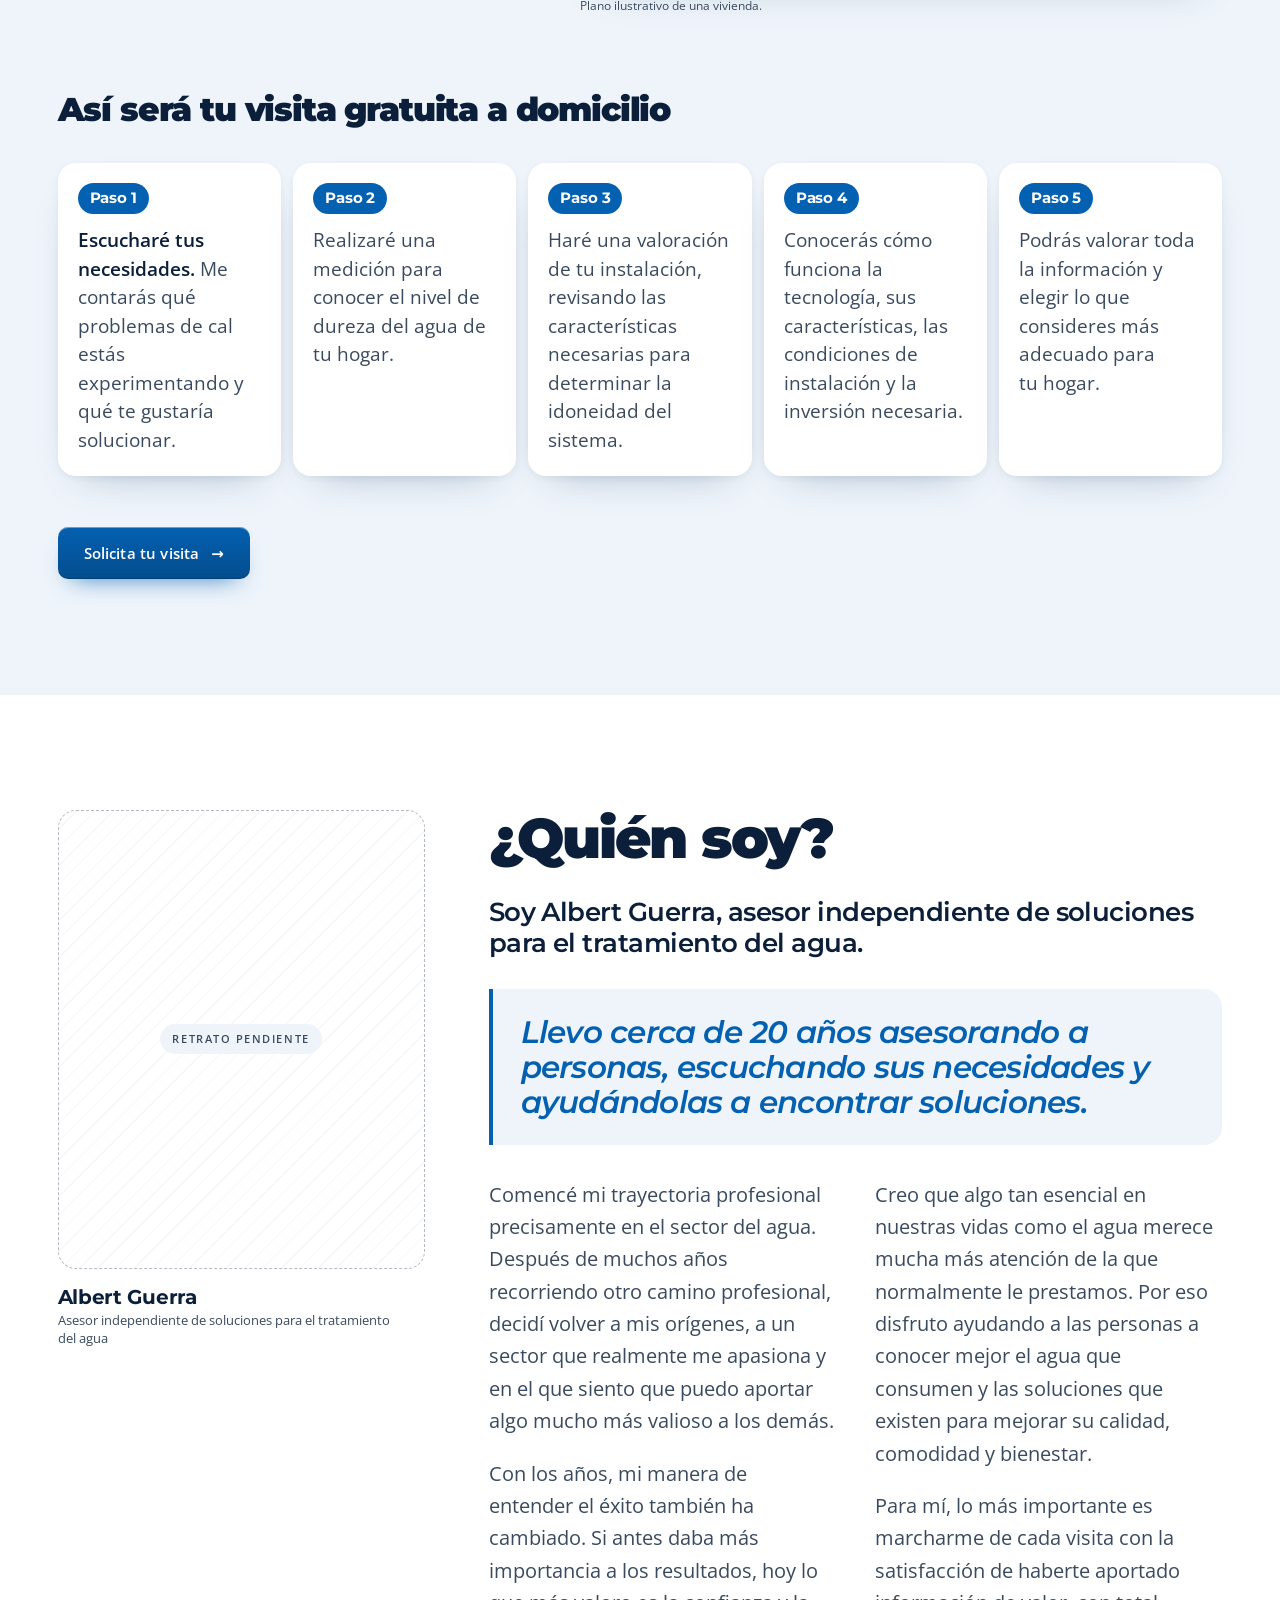
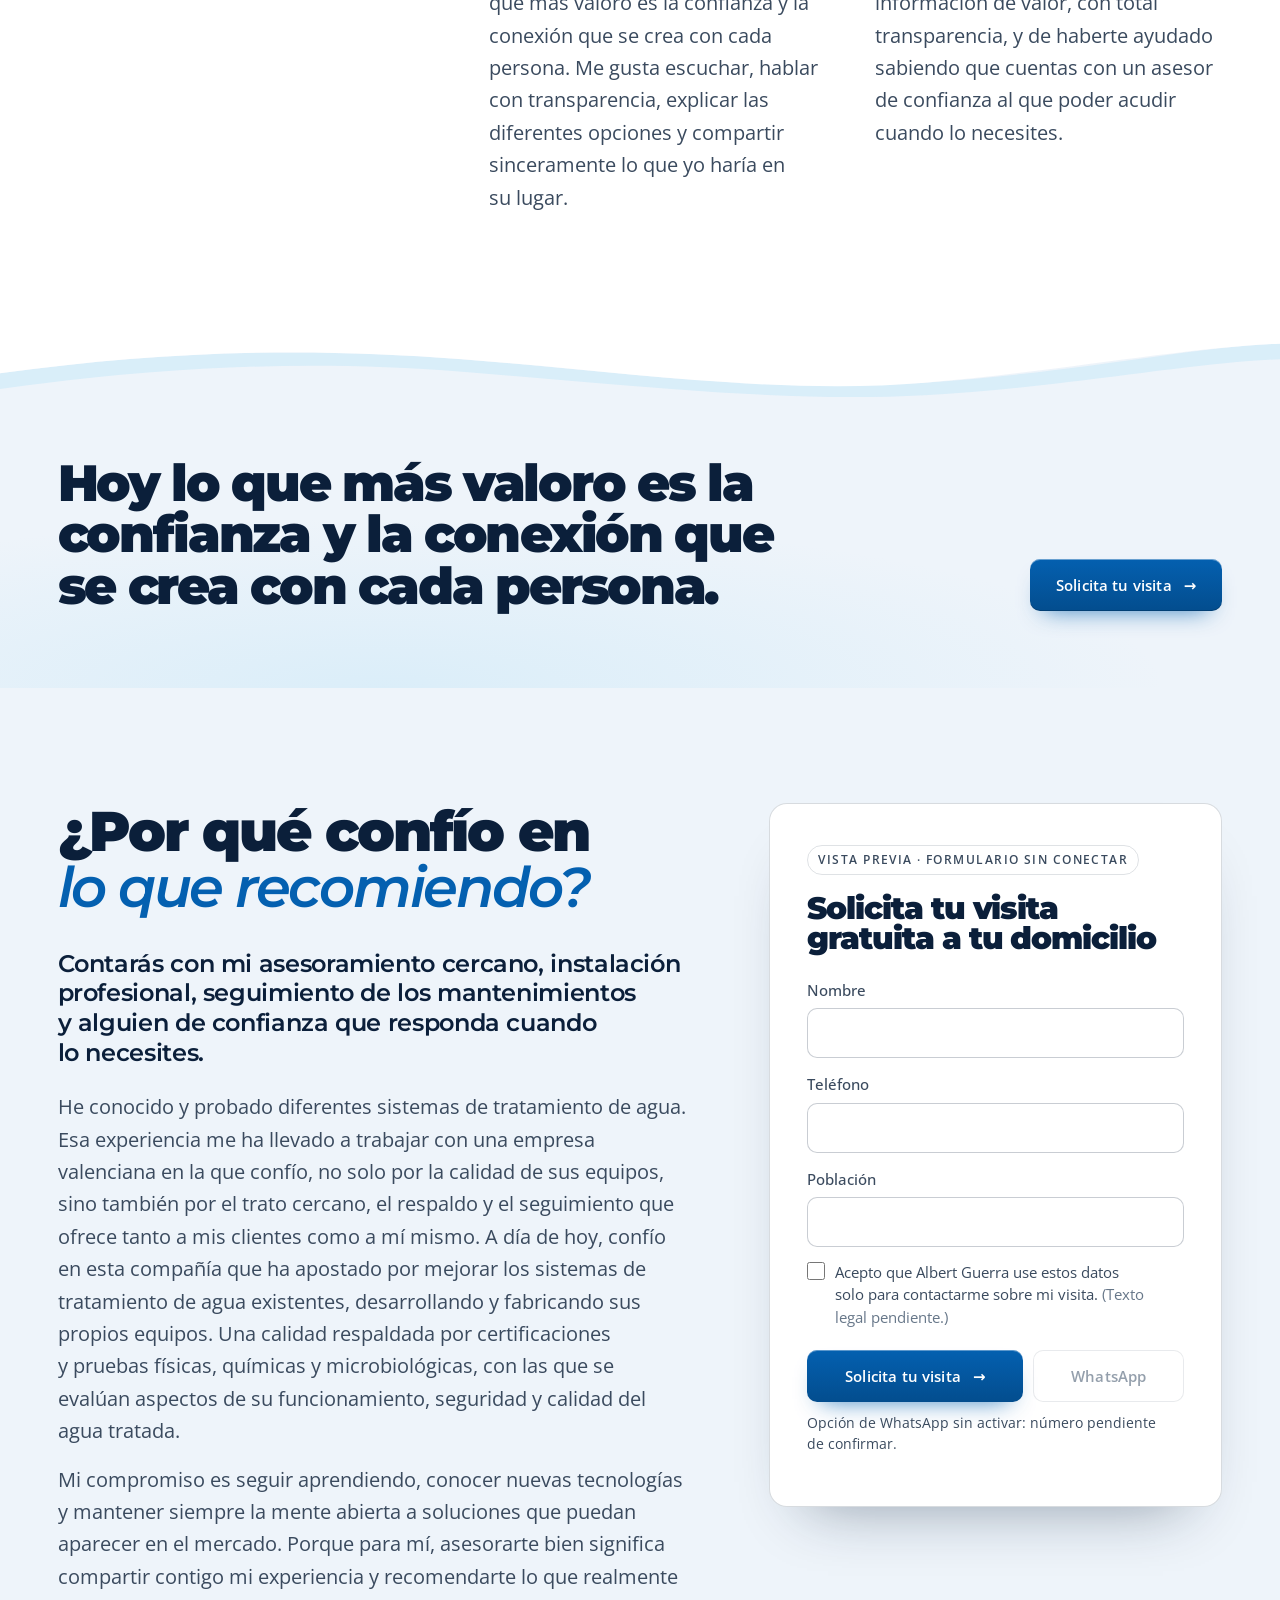
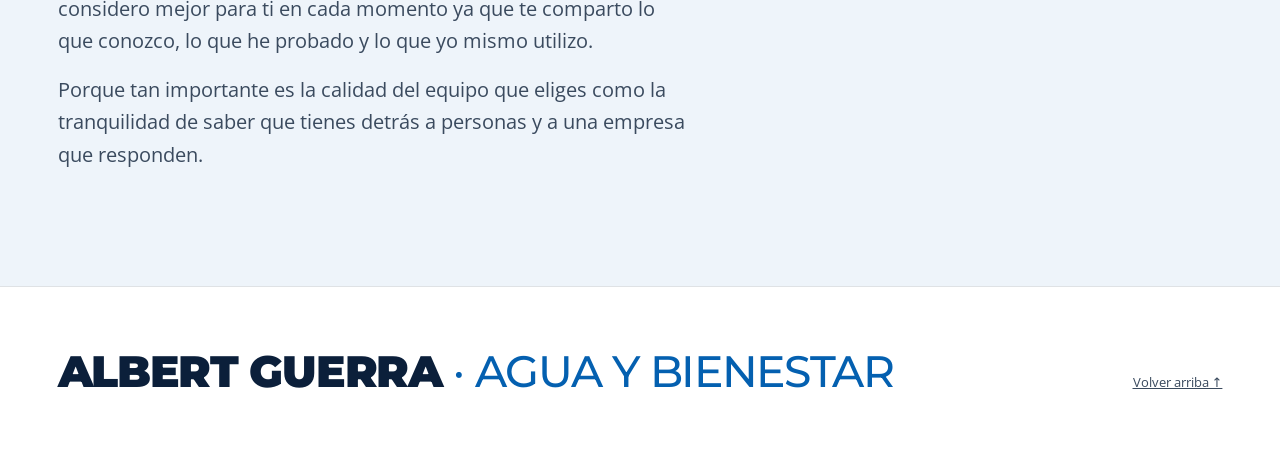
==== commit 068c8397: "fix(v4): la cola de la pestana activa pasa a triangulo integrado y la pestana pierde el filo interio" ====
--- a/v4/index.html
+++ b/v4/index.html
@@ -16,7 +16,7 @@
 <script>document.documentElement.classList.add('js')</script>
 <link rel="preload" href="assets/fuente-4.woff2" as="font" type="font/woff2" crossorigin>
 <link rel="preload" href="assets/fuente-6.woff2" as="font" type="font/woff2" crossorigin>
-<link rel="stylesheet" href="styles.css?v=solo-sistema-2026-11-24">
+<link rel="stylesheet" href="styles.css?v=cola-tab-2026-11-24">
 <script src="app.js" defer></script>
 <script defer src="siteping-review.js?v=2"></script>
 </head>
--- a/v4/styles.css
+++ b/v4/styles.css
@@ -249,11 +249,14 @@
 .tab__t{font-family:var(--display);font-size:clamp(1.05rem,1.6vw,1.45rem);font-weight:800;line-height:1.05;letter-spacing:-.025em}
 /* realce solo en las inactivas y solo con background-color: el atajo `background` borraba el degradado de la activa */
 .tab:not([aria-selected="true"]):hover{background-color:#F5F9FD}
+/* sin filo interior: sobre blanco la pestaña oscura ya se separa sola y el filo partía la cola en dos */
 .tab[aria-selected="true"]{color:#fff;background-image:linear-gradient(180deg,#0B3A75,#0A5CB0);
-  box-shadow:inset 0 0 0 2px rgba(255,255,255,.92),0 16px 28px -18px rgba(3,30,50,.8)}
-.tab[aria-selected="true"]:hover{box-shadow:inset 0 0 0 2px var(--aqua),0 16px 28px -18px rgba(3,30,50,.8)}
+  box-shadow:0 18px 30px -18px rgba(3,30,50,.55)}
+.tab[aria-selected="true"]:hover{box-shadow:0 22px 34px -18px rgba(3,30,50,.65)}
 .tab[aria-selected="true"] .tab__n{color:#fff}
-.tab[aria-selected="true"]::after{content:"";position:absolute;left:calc(50% - 8px);bottom:-8px;width:16px;height:16px;border-radius:3px;background:var(--agua-3);transform:rotate(45deg)}
+/* cola de la pestaña activa: triángulo macizo del mismo azul con el que cierra la pestaña, pegado al borde */
+.tab[aria-selected="true"]::after{content:"";position:absolute;left:calc(50% - 9px);bottom:-8px;width:0;height:0;
+  border-left:9px solid transparent;border-right:9px solid transparent;border-top:8px solid #0A5CB0}
 .tab:focus-visible{outline-offset:-4px;z-index:1}
 .tab[aria-selected="true"]:focus-visible,.functions .panel:focus-visible{outline-color:var(--azul)}
 
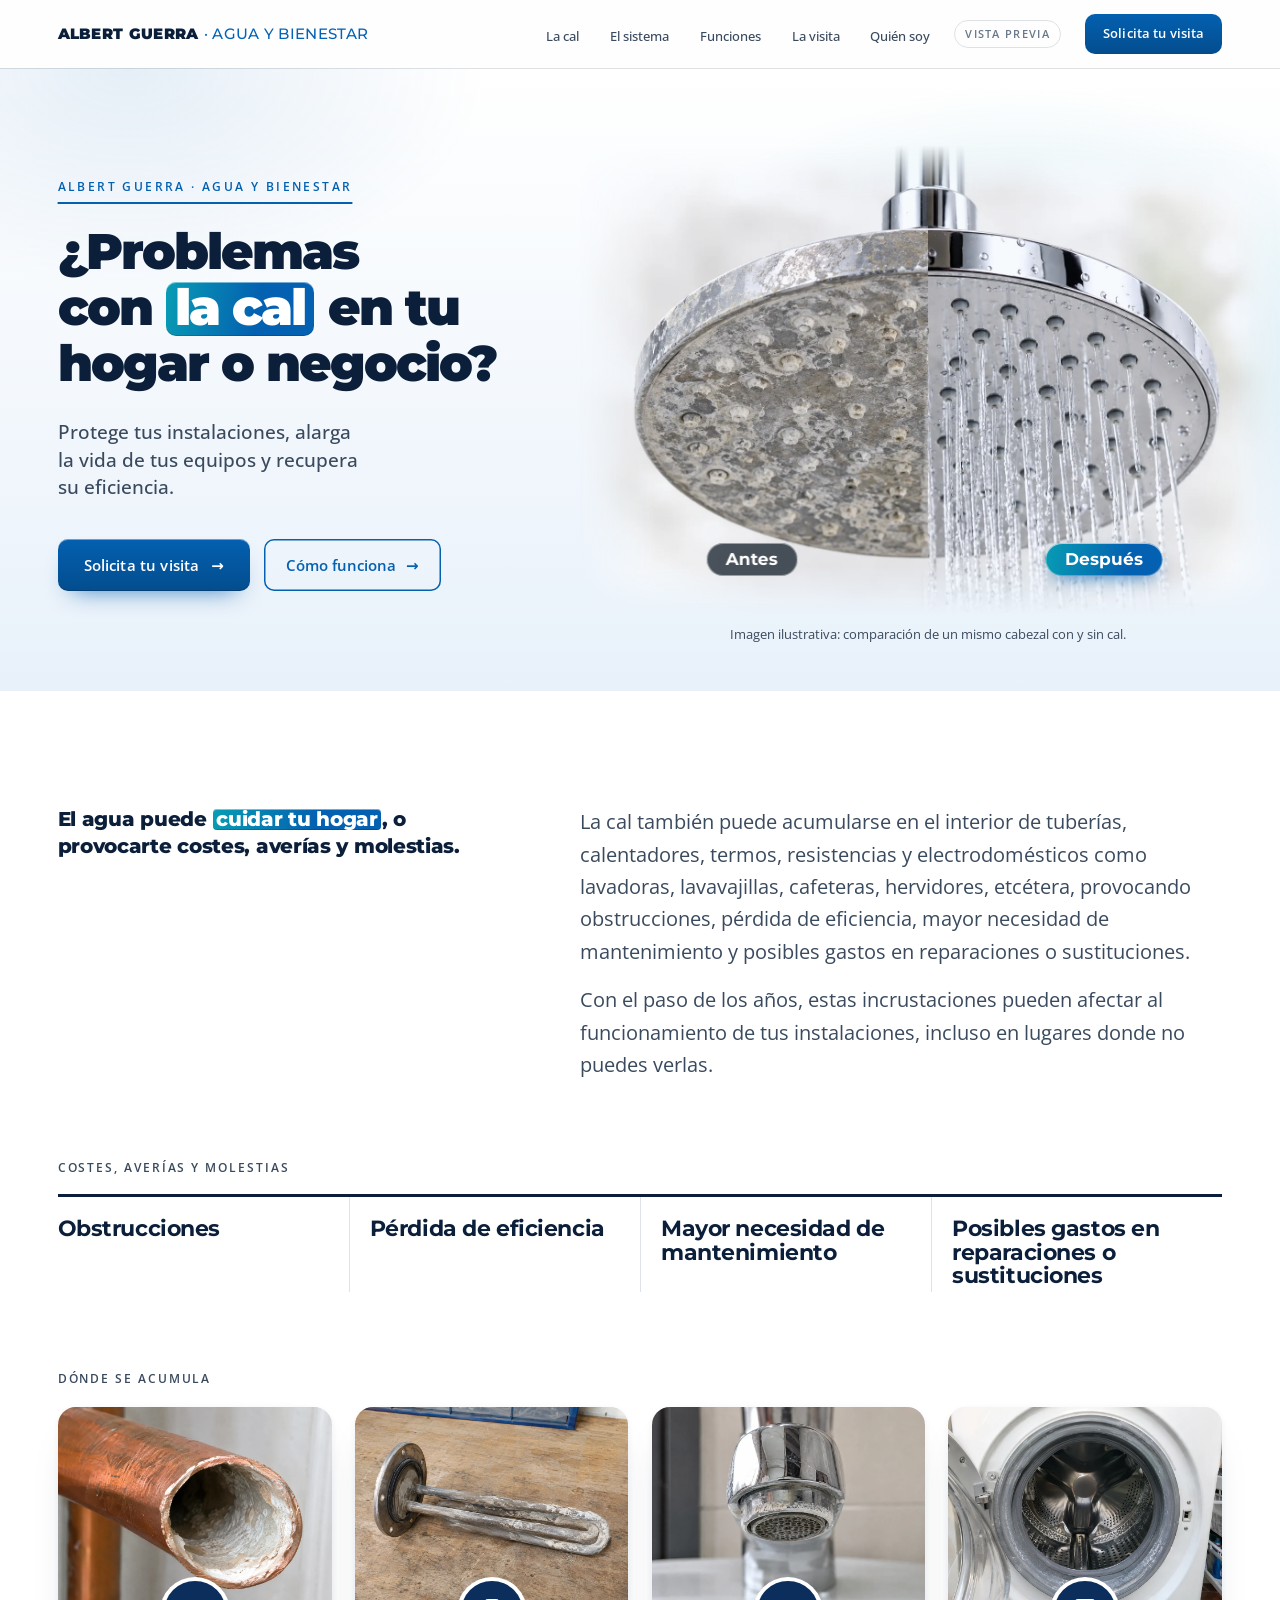
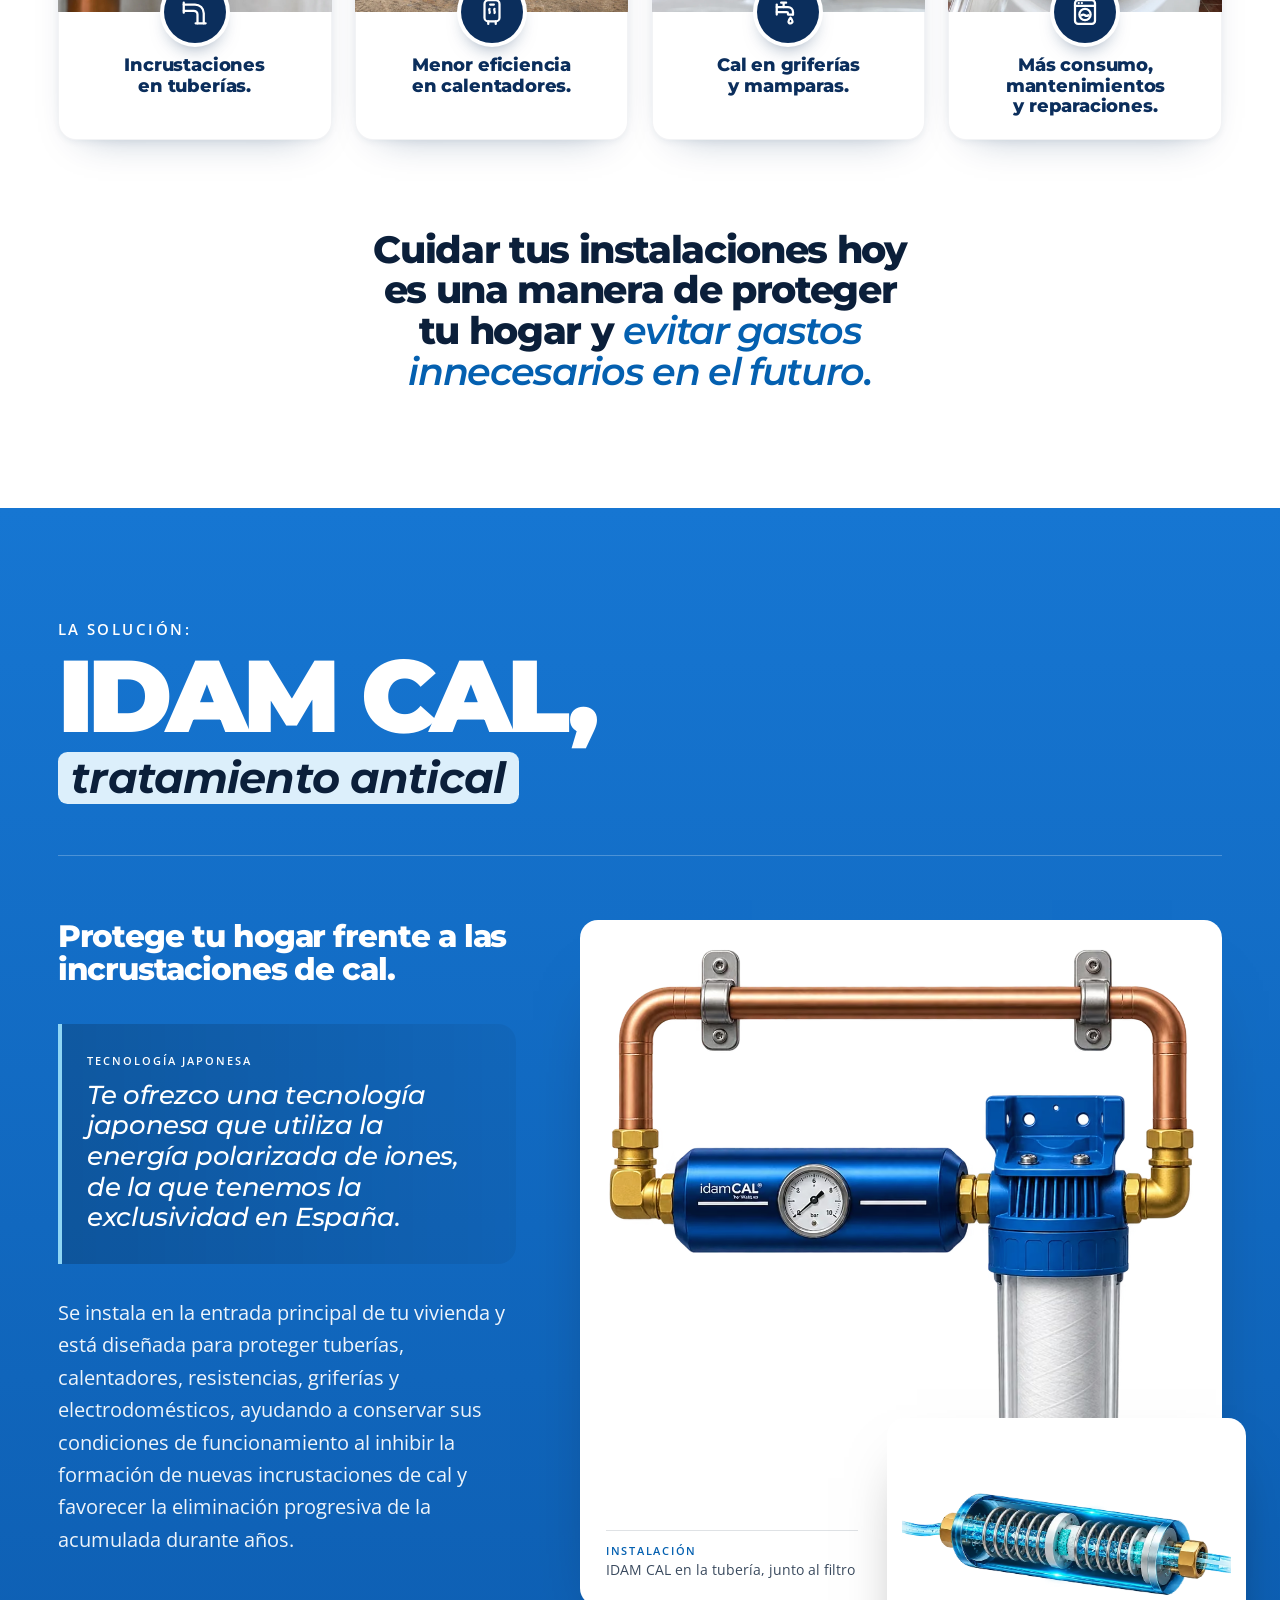
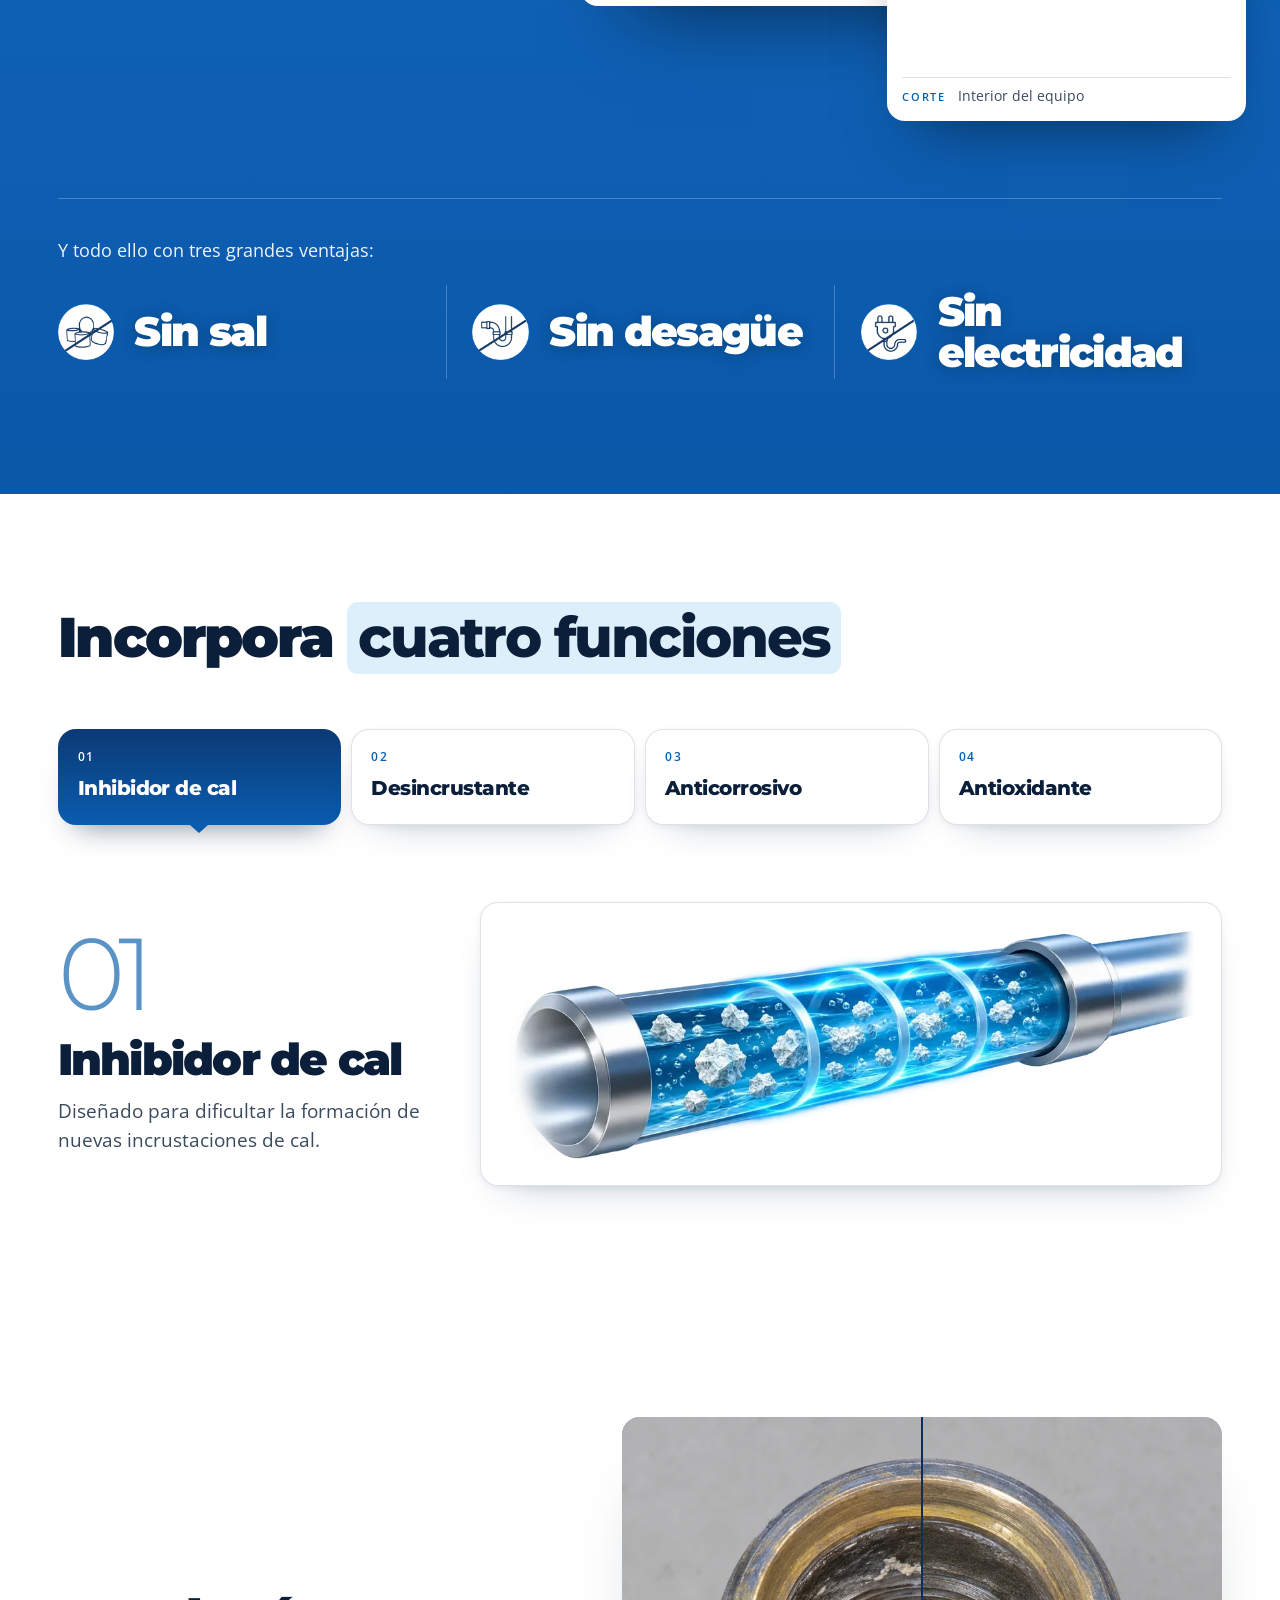
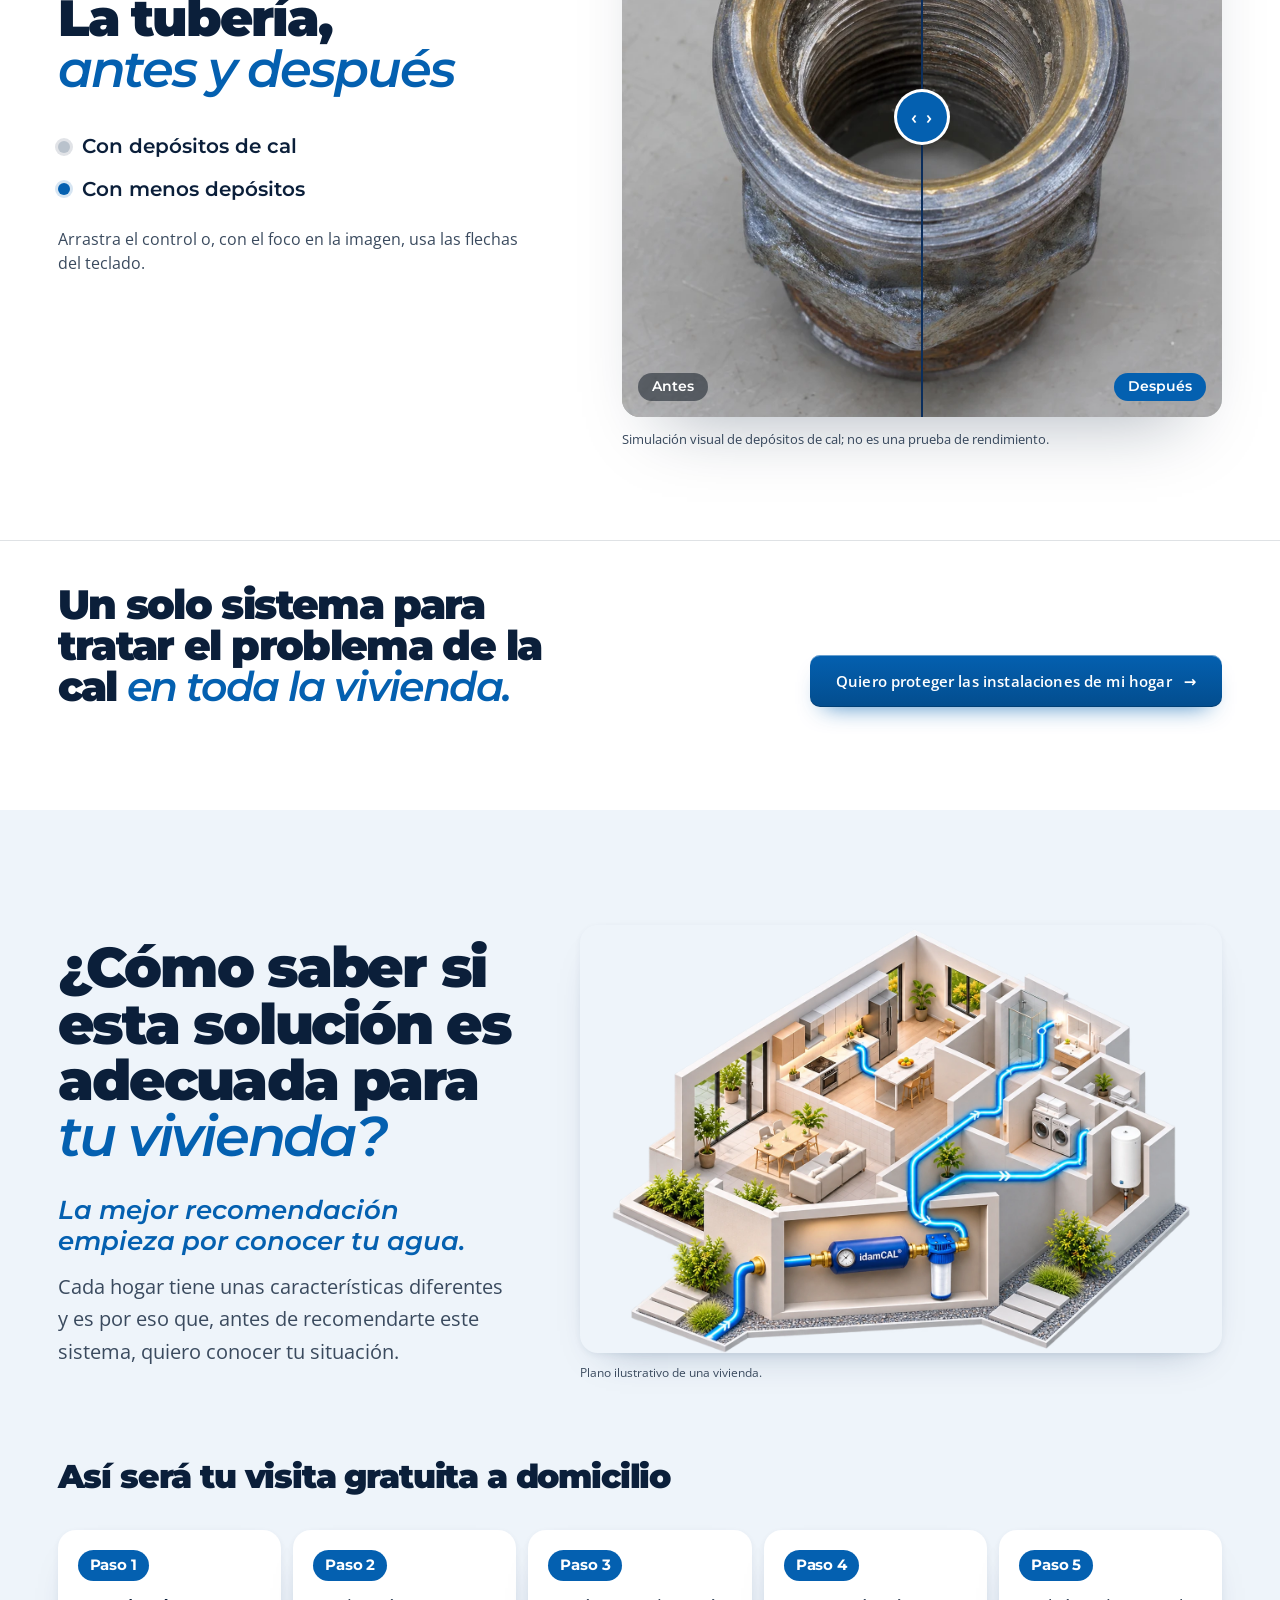
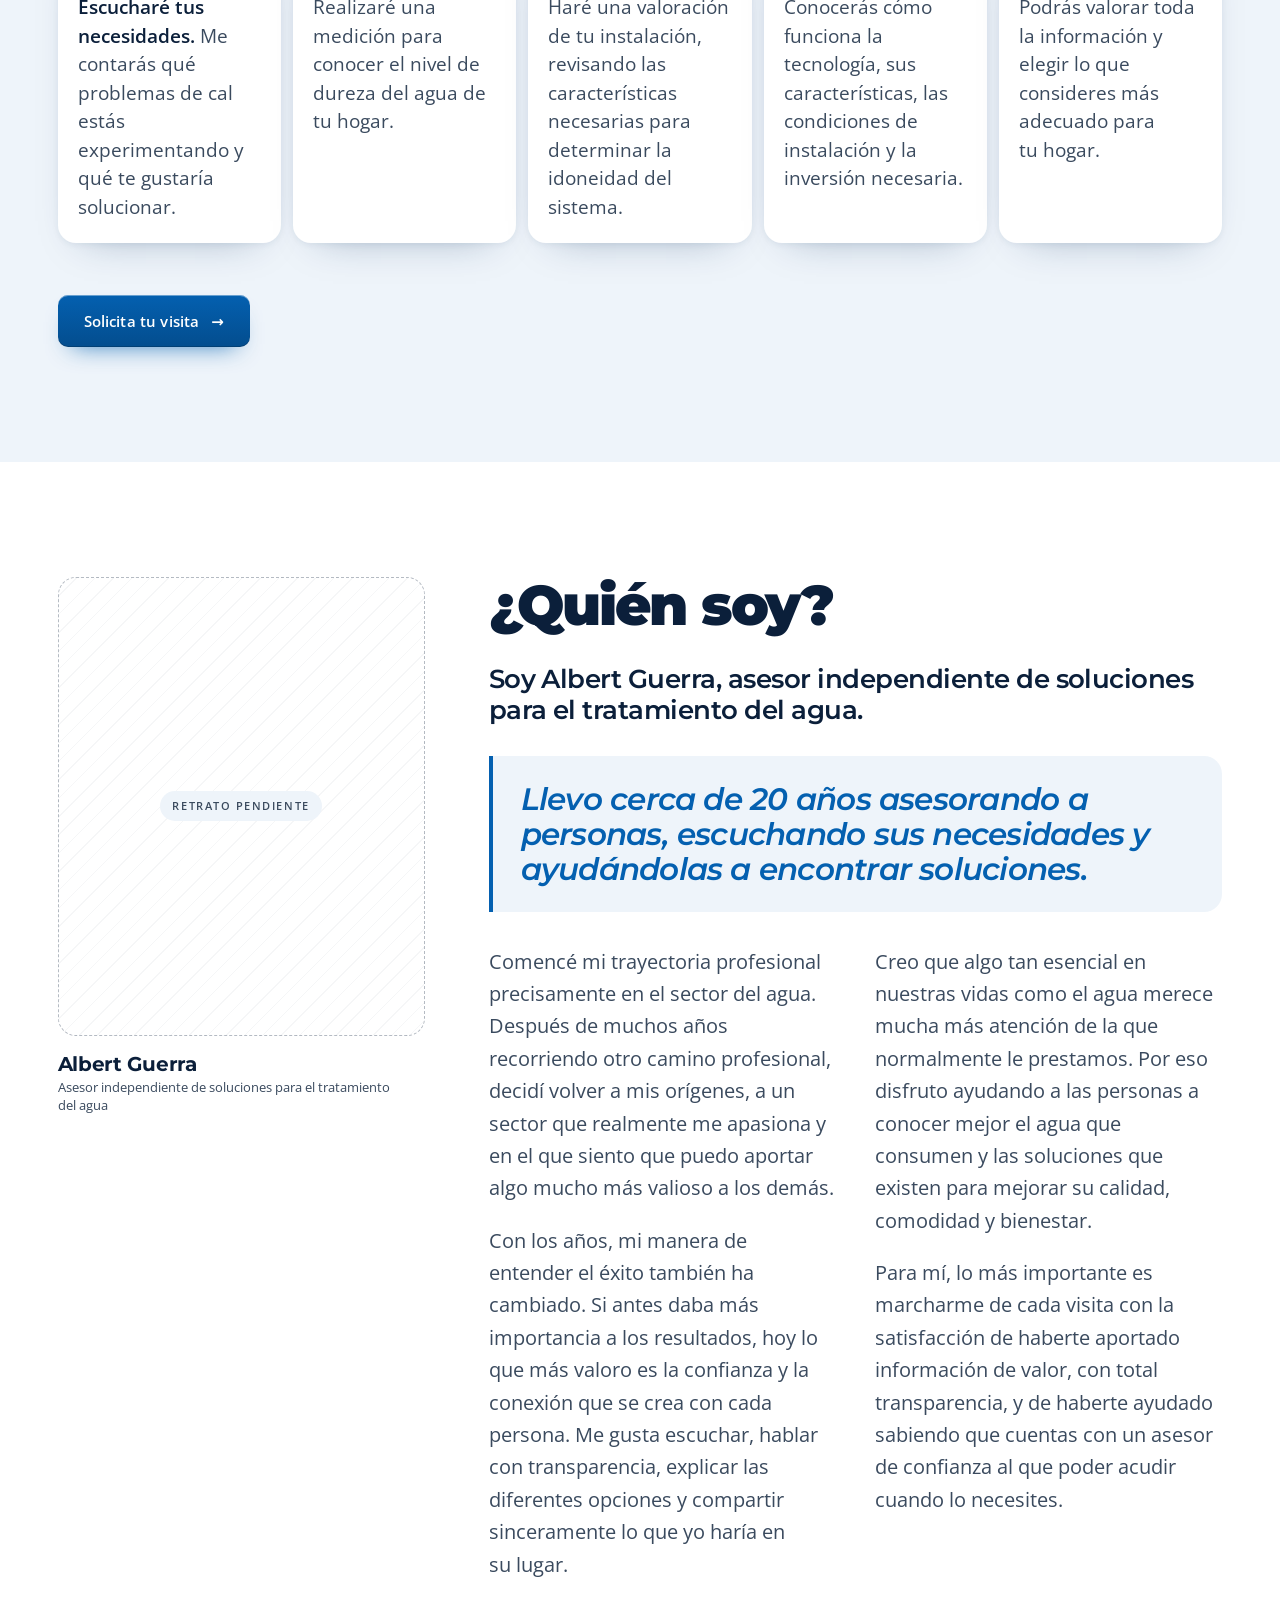
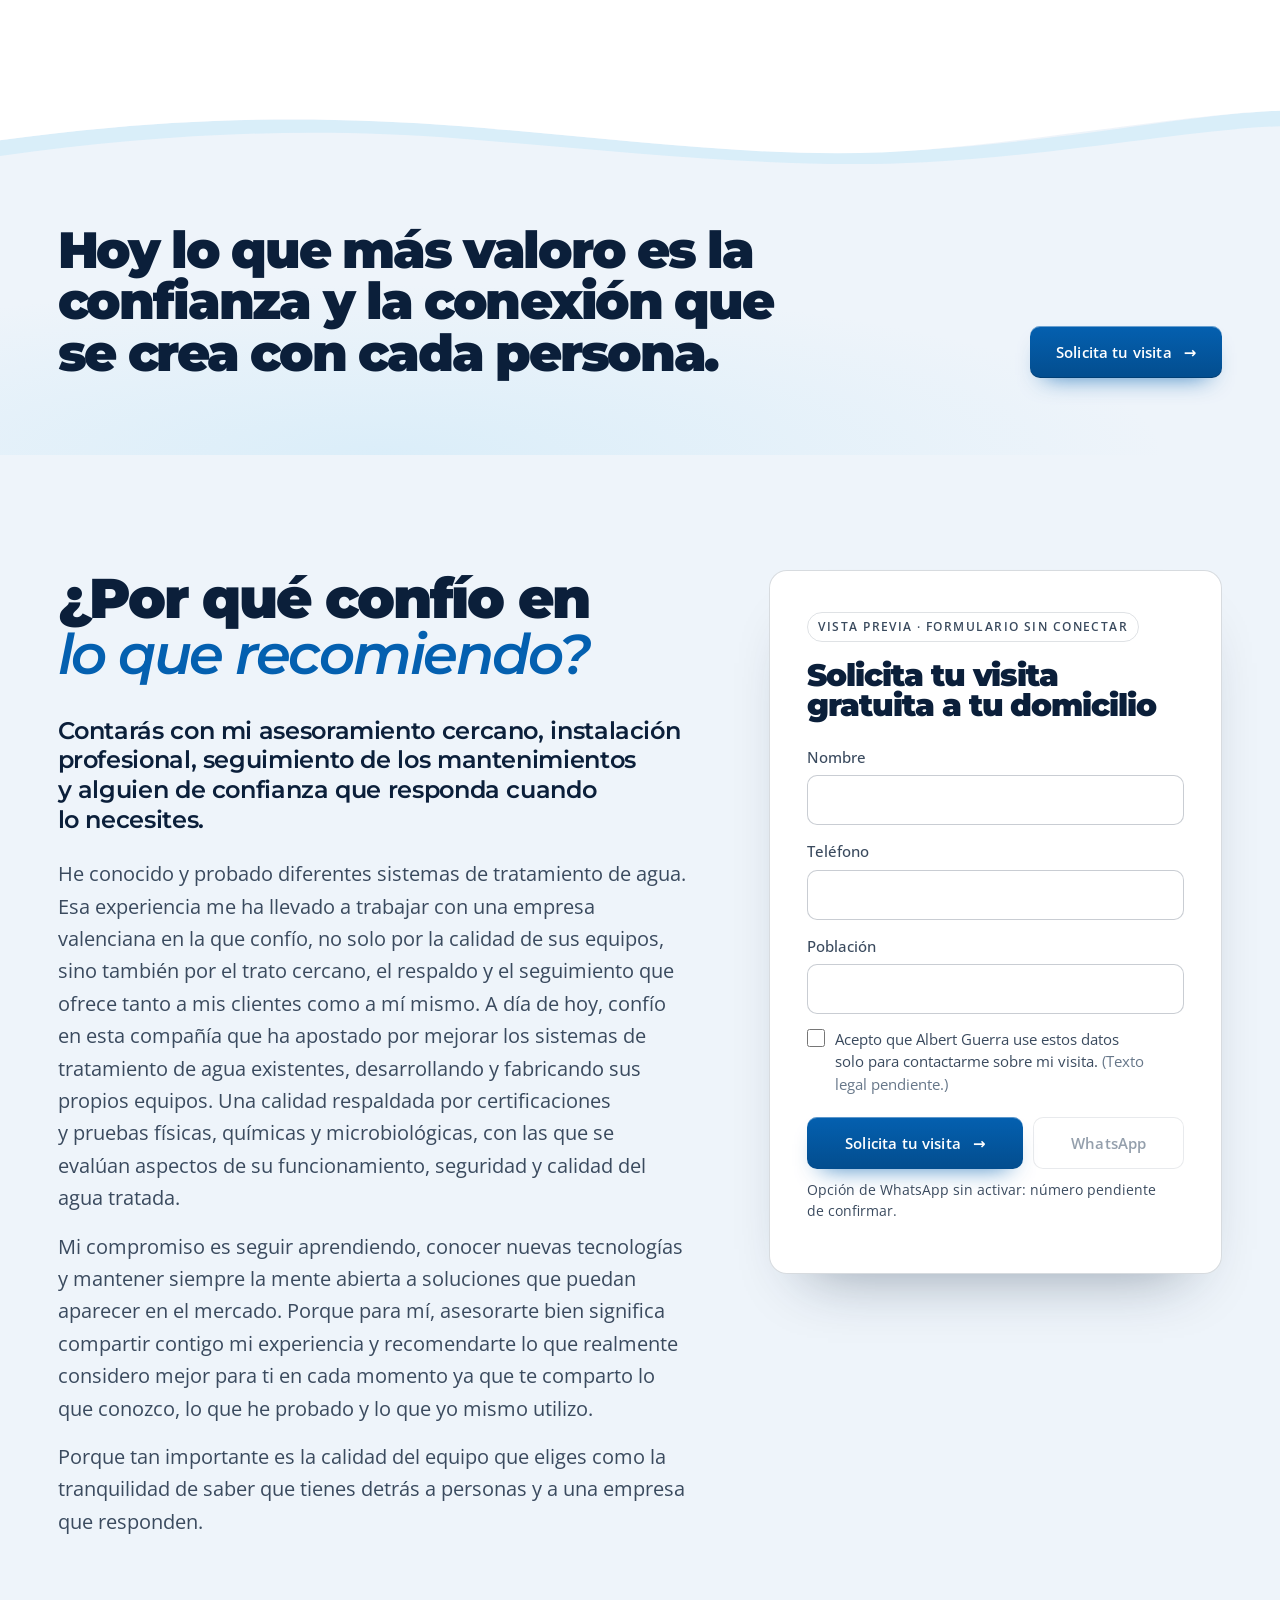
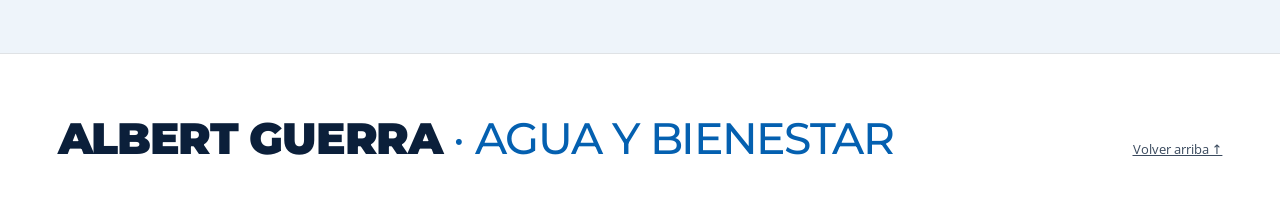
==== commit 15e101db: "feat(v4): fuera el titular de La cal y la entradilla al tamaño del parrafo (nota de Hector 25-nov)" ====
--- a/v4/index.html
+++ b/v4/index.html
@@ -71,12 +71,10 @@
 <!-- ============ 01 · EL PROBLEMA ============ -->
 <section class="sec problem" id="cal" aria-labelledby="cal-t">
   <div class="wrap">
-    <header class="head">
-      <h2 class="h2" id="cal-t">La cal puede estar deteriorando tu hogar <em>sin que te des cuenta.</em></h2>
-    </header>
+    <h2 class="sr-only" id="cal-t">La cal</h2>
 
     <div class="problem__cols">
-      <p class="problem__lead">El agua puede <span class="pill">cuidar tu hogar</span>, o provocarte costes, averías y molestias.</p>
+      <p class="problem__lead">El agua puede <span class="nb"><span class="pill">cuidar tu hogar</span>,</span> o provocarte costes, averías y molestias.</p>
       <div class="problem__body">
         <p>La cal también puede acumularse en el interior de tuberías, calentadores, termos, resistencias y electrodomésticos como lavadoras, lavavajillas, cafeteras, hervidores, etcétera, provocando obstrucciones, pérdida de eficiencia, mayor necesidad de mantenimiento y posibles gastos en reparaciones o sustituciones.</p>
         <p>Con el paso de los años, estas incrustaciones pueden afectar al funcionamiento de tus instalaciones, incluso en lugares donde no puedes verlas.</p>
--- a/v4/styles.css
+++ b/v4/styles.css
@@ -55,6 +55,7 @@
 :focus-visible{outline:3px solid var(--azul);outline-offset:3px}
 
 .wrap{max-width:var(--max);margin:0 auto;padding:0 var(--pad)}
+.sr-only{position:absolute;width:1px;height:1px;padding:0;margin:-1px;overflow:hidden;clip:rect(0 0 0 0);white-space:nowrap;border:0}
 .skip{position:absolute;left:12px;top:-60px;z-index:50;padding:10px 16px;background:var(--ink);color:#fff;border-radius:6px;text-decoration:none}
 .skip:focus{top:12px}
 
@@ -182,8 +183,9 @@
 /* 01 · problema */
 .problem{background:var(--white)}
 .problem__cols{display:grid;grid-template-columns:minmax(0,5fr) minmax(0,7fr);gap:clamp(28px,5vw,88px);align-items:start}
-.problem__lead{font-family:var(--display);font-size:clamp(1.6rem,2.6vw,2.4rem);font-weight:900;line-height:1.12;letter-spacing:-.035em;color:var(--ink);text-wrap:balance}
+.problem__lead{font-family:var(--display);font-size:1em;font-weight:800;line-height:1.35;letter-spacing:-.015em;color:var(--ink);text-wrap:pretty}
 .problem__lead .pill{white-space:nowrap}
+.nb{white-space:nowrap}
 .problem__body{display:grid;gap:16px;color:var(--ink-2)}
 
 .ledger{margin-top:clamp(56px,6vw,96px)}
